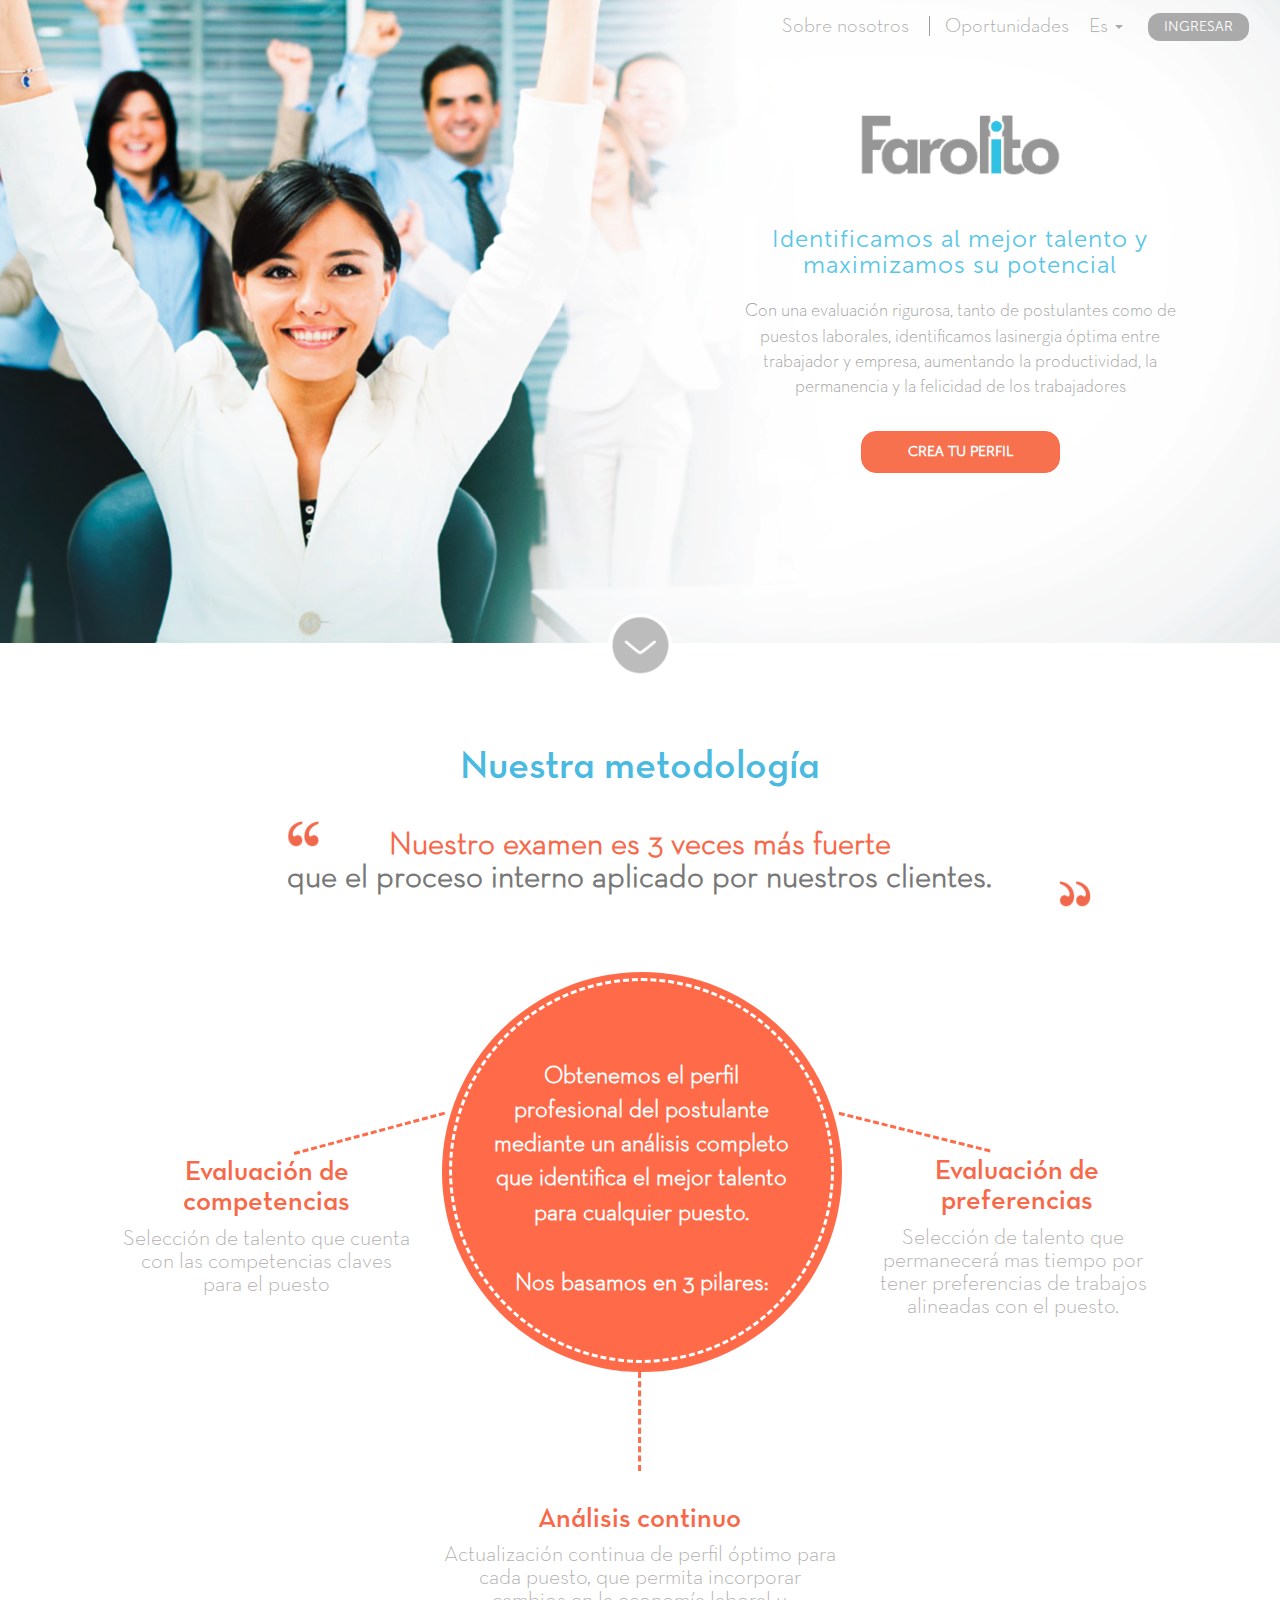
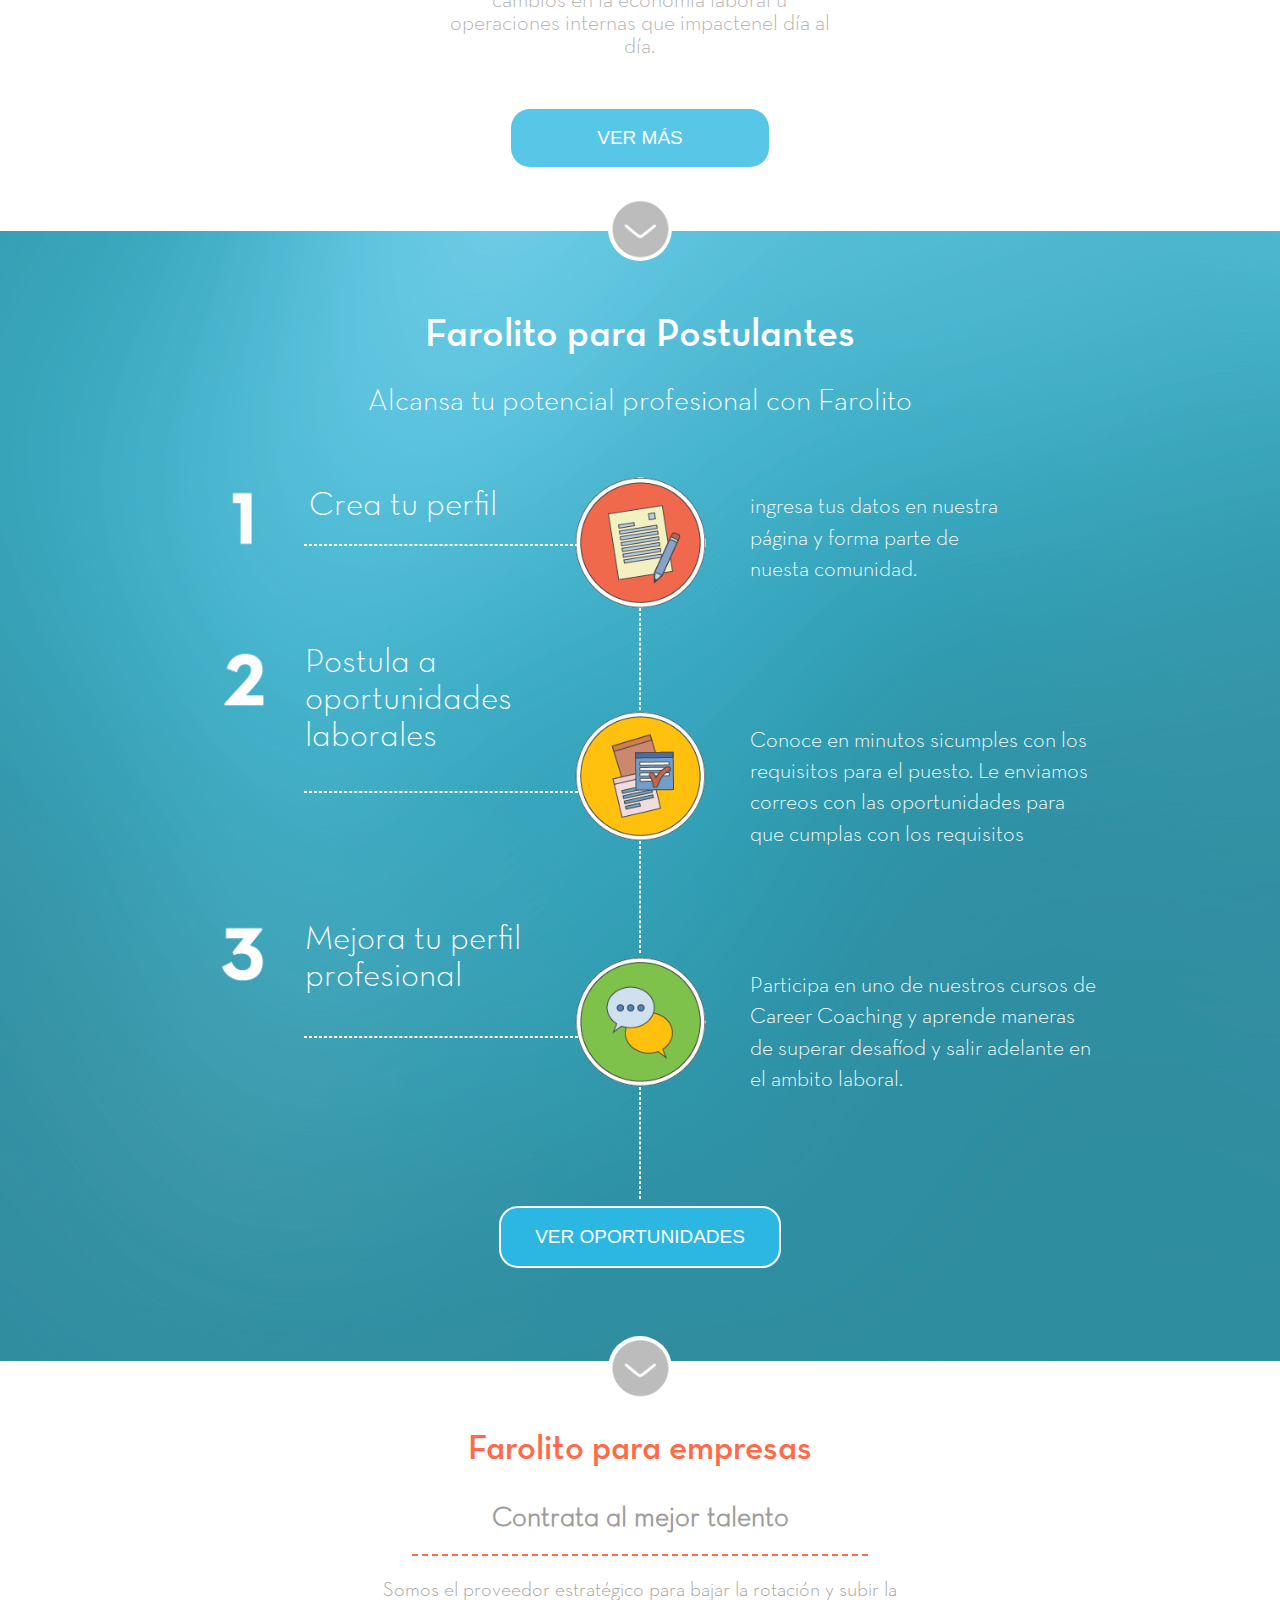
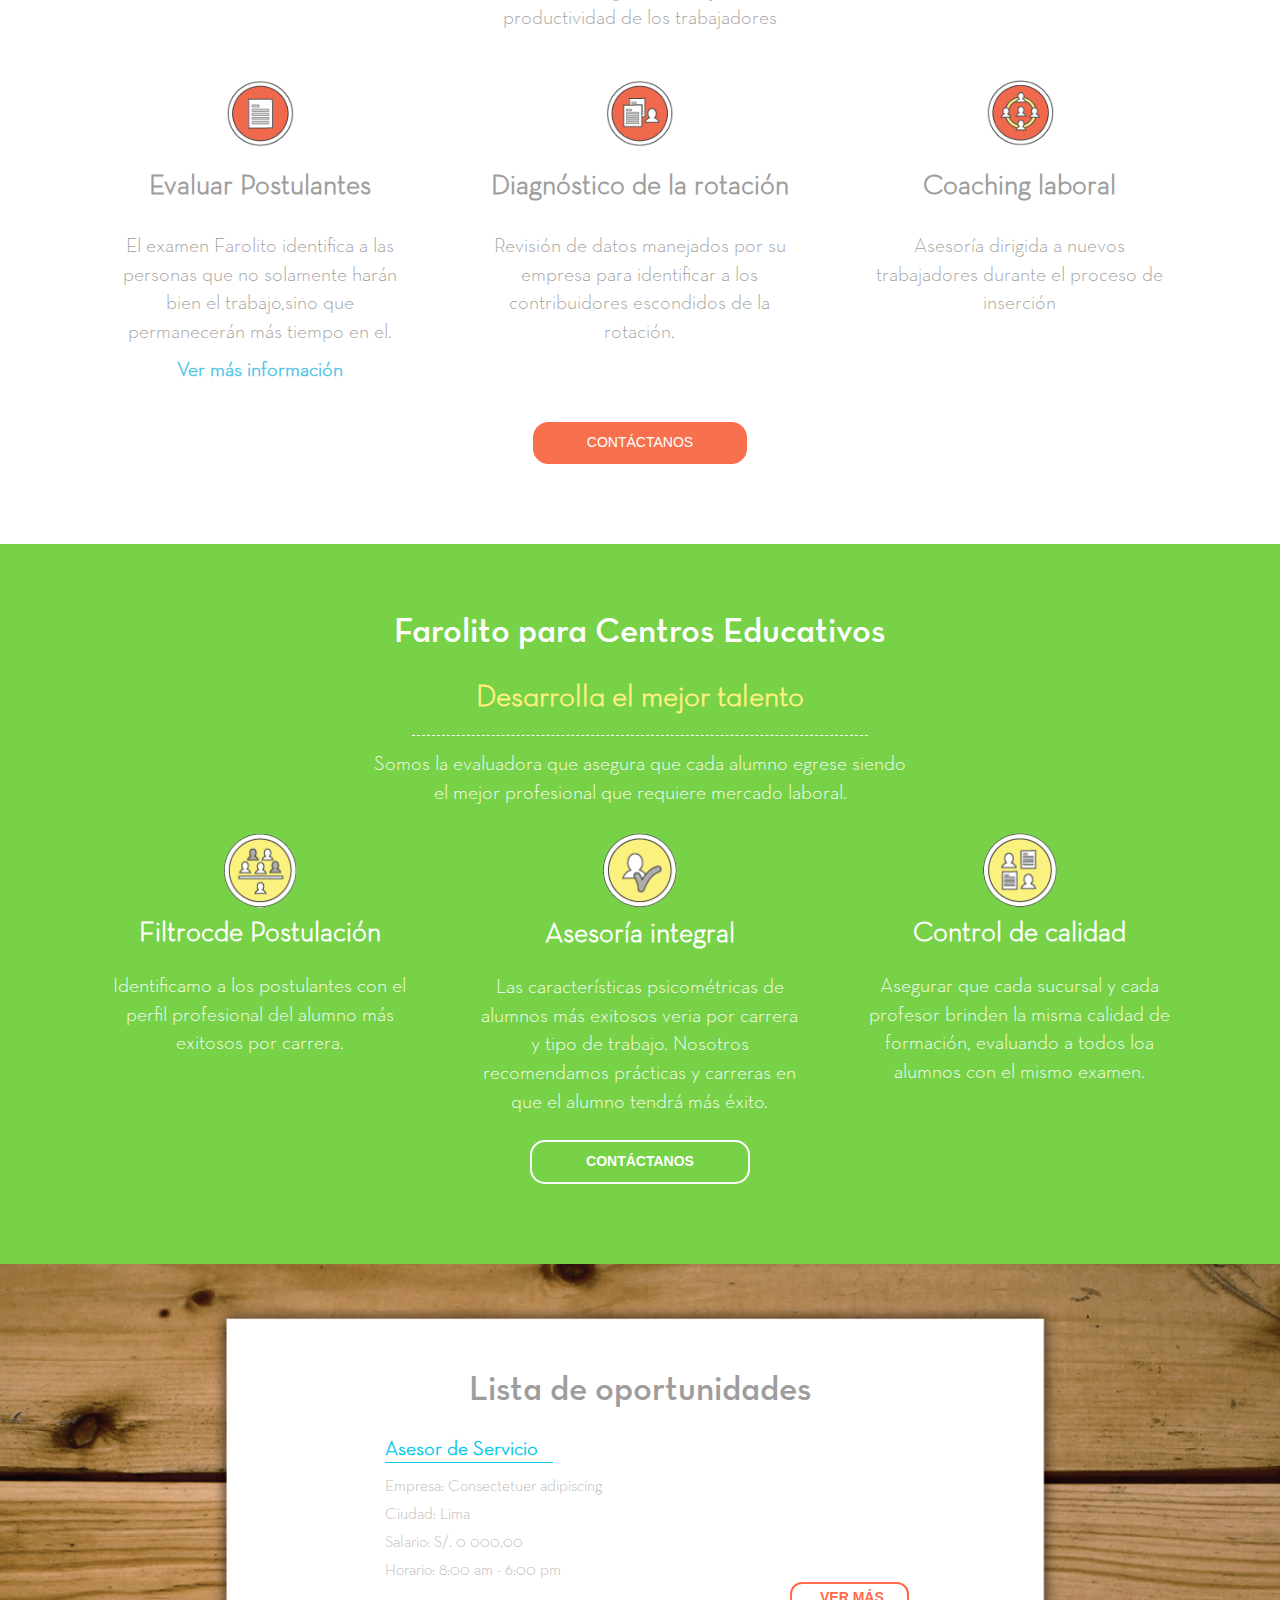
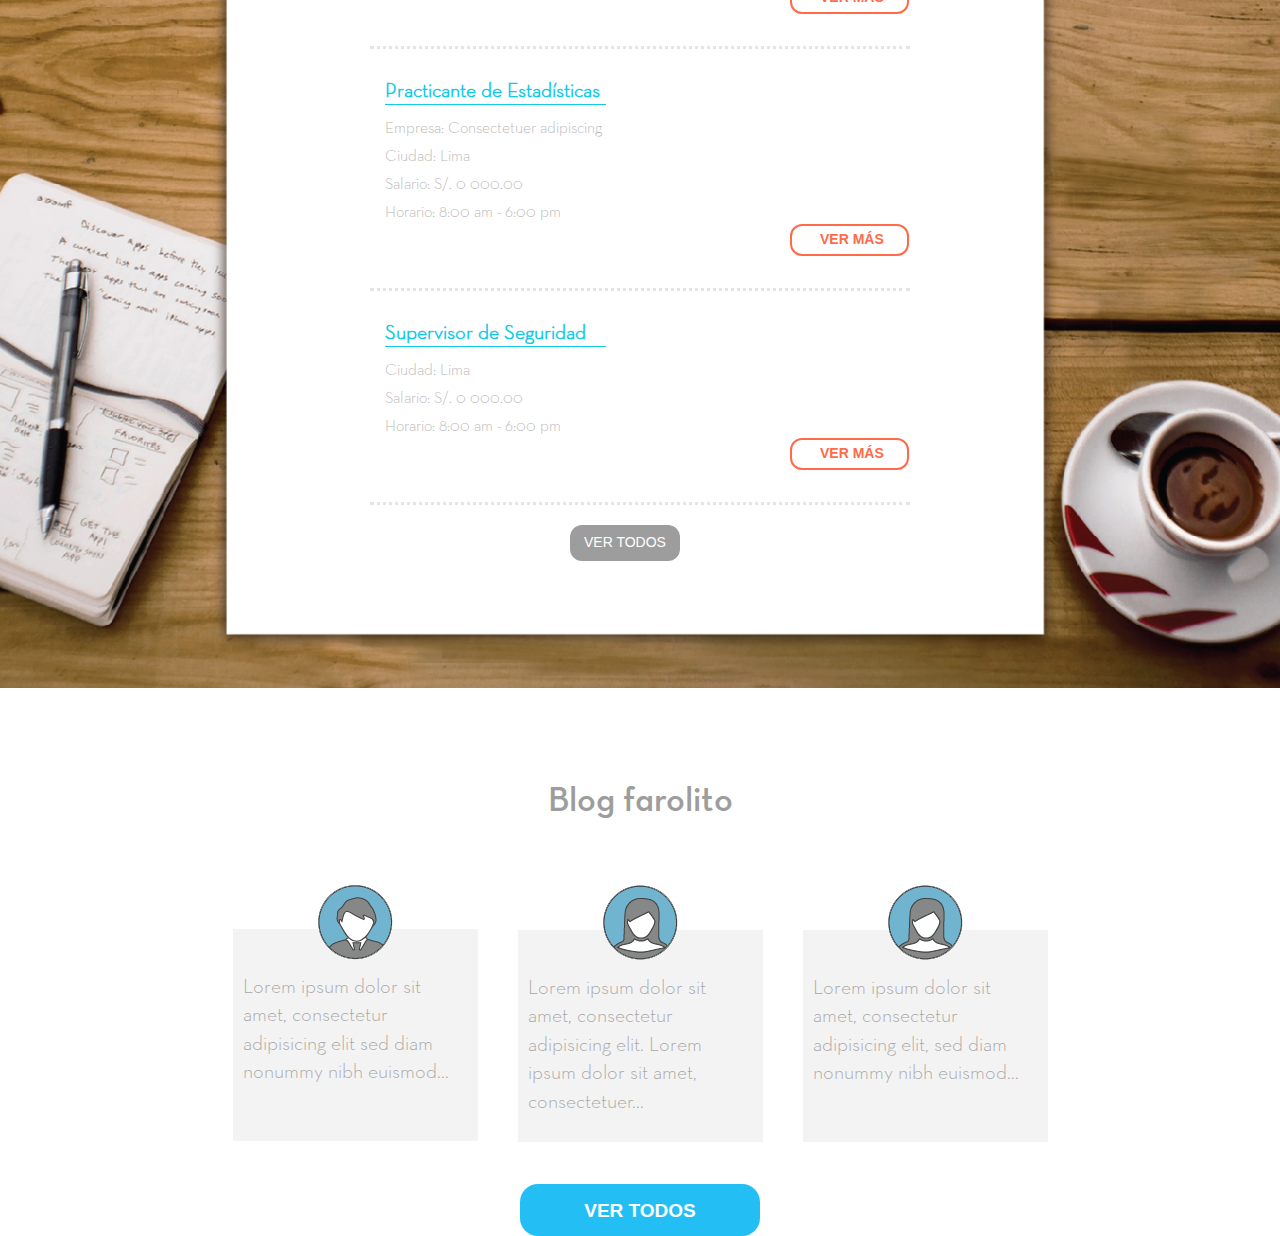
==== desktop/farolito/index.html @ a69ca38b "subiendo sección Blog" ====
<!DOCTYPE>
<html>
	<head>
		<title>Farolito</title>
		<meta charset="utf-8">
		<link href='http://fonts.googleapis.com/css?family=Lato' rel='stylesheet' type='text/css'>
		<meta name="viewport" content="width=device-width, initial-scale=1.0, user-scalable=no">
		<link rel="stylesheet" type="text/css" href="stylesheets/main.css">
	</head>
	<body>
	
		<div class="container-fluid">
			<div class="homepage">
				<nav class="navbar navbar-default nav-home">
			    <div class="navbar-header">
			      <button type="button" class="navbar-toggle collapsed" data-toggle="collapse" data-target="#bs-example-navbar-collapse-1">
			        <span class="sr-only">Toggle navigation</span>
			        <span class="icon-bar"></span>
			        <span class="icon-bar"></span>
			        <span class="icon-bar"></span>
			      </button>
			    </div>
			    <div class="collapse navbar-collapse nav-lista" id="bs-example-navbar-collapse-1">
			      <ul class="nav navbar-nav navbar-right">
			        <li><a href="#">Sobre nosotros</a></li>
			        <li class="link-oportunidad"><a href="#">Oportunidades</a></li>
			        <li class="dropdown">
			          <a href="#" class="dropdown-toggle btn-dropdown borde-idioma" data-toggle="dropdown" role="button" aria-expanded="false">Es <span class="caret"></span></a>
			          <ul class="dropdown-menu" role="menu">
			            <li><a href="#">Ingles</a></li>
			            <li class="divider"></li>
			            <li><a href="#">Frances</a></li>
			          </ul>
			        </li>
			      <form class="navbar-form navbar-left nav-home-boton" role="search">
			        <button type="submit" class=" btn-default boton-home">INGRESAR</button>
			      </form>
			      </ul>
			    </div>
				</nav>
				<div class="row">
					<div class="col-sm-6 mt-63"></div>
					<div class="col-md-6 col-sm-6 text-center text-principal">
						<div class="logo">
							<img src="iconos/iconos-20.png">
						</div>
						<div class="inicio-home">
							<div class="lema">
								<h1>Identificamos al mejor talento y maximizamos su potencial</h1>
							</div>
							<div class="descripcion">
								<p>Con una evaluación rigurosa, tanto de postulantes como de puestos laborales, identificamos lasinergia óptima entre trabajador y empresa, aumentando la productividad, la permanencia y la felicidad de los trabajadores</p>
							</div>
						</div>
							<img class="hidden-sm hidden-md hidden-lg"src="img/img-05.jpg">
				   	 	<a href=""class="boton-perfil">CREA TU PERFIL</a>
					</div>
				</div>
				<div class="arrow-homepage text-center hidden-xs">
					<a href="">
						<img src="iconos/iconos-15.png">
					</a>
				</div>	
			</div>
		<!-- termina HOME -->
		<!-- metodología -->
				<div class="metodologia text-center">
					<h2 class="subtitulos">Nuestra metodología</h2>
					
					<div class="row ">
						<div class="col-md-1 col-sm-1 hidden-xs comilla-izquierda">
							<img src="iconos/iconos-17.png">
						</div>	
						<div class="col-sm-10 metodo-intro">
							<p class="hidden-xs">Nuestro examen es 3 veces más fuerte </p>
							<h5 class="hidden-xs">que el proceso interno aplicado por nuestros clientes.</h5>
						</div>	
						<div class="col-sm-1 hidden-xs comilla-derecha">
							<img src="iconos/iconos-18.png">
						</div>
					</div>
					<div class="row pilares">
						<div class="col-md-1"></div>
						<div class="col-sm-3 pilar-1">
							<div class="line-izquierda hidden-xs"></div>
							<h3>Evaluación de competencias</h3>
							<span>Selección de talento que cuenta con las competencias claves para el puesto</span>
						</div>
						<div class="line-metodo hidden-sm hidden-md hidden-lg"></div>
						<div class="col-sm-4">
							<div class="circulo-externo hidden-xs">
								<div class="circulo-interno hidden-xs">
									<p>Obtenemos el perfil profesional del postulante mediante un análisis completo que identifica el mejor talento para cualquier puesto.</p>
									<div class="circulo-p">
										<p>Nos basamos en 3 pilares:</p>
									</div>
								</div>
							</div>
							<div class="line-pilar-vertical hidden-xs"></div>
							<div class="pilar-2">
								<h3>Análisis continuo</h3>
								<span>Actualización continua de perfil óptimo para cada puesto, que permita incorporar cambios en la economía laboral u operaciones internas que impactenel día al día.</span>
								<div class="boton-metodlogia hidden-xs">VER MÁS</div>
							
							</div>
						</div>
						<div class="line-metodo hidden-sm hidden-md hidden-lg"></div>
						<div class="col-sm-3 pilar-3">
							<div class="line-derecha hidden-xs"></div>
							<h3>Evaluación de preferencias</h3>
							<span>Selección de talento que permanecerá mas tiempo por tener preferencias de trabajos alineadas con el puesto.<span>
						</div>
					</div>
				<div class="arrow-homepage-metodolo text-center hidden-xs">
					<a href="">
						<img src="iconos/iconos-15.png">
					</a>
				</div>
				</div>
				<!-- termino de Metodología -->

				<!-- farolito para Postulantes -->
			<div class="farolito-postulantes text-center">
				<div class="container">
						<h2>Farolito para Postulantes</h2>
						<p>Alcansa tu potencial profesional con Farolito</p>
						<div class="row postulante-perfil">
							<div class="col-sm-2 number-one-postulantes">
								<img src="iconos/numeros-39.png">
							</div>
							<div class="col-sm-3 perfil-postulante">
								<h4>Crea tu perfil</h4>
								<!-- <div class="line-postulante-horizontal"></div> -->
							</div>
							<div class="col-sm-2 img-postulantes">
								<img src="iconos/iconos-09-1.png">
								<div class="line-postulante-vertical hidden-xs"></div>
							</div>
								<div class="line-postulante-horizontal-1 hidden-xs"></div>
							<div class="col-sm-3 text-left">
								<span>ingresa tus datos en nuestra página y forma parte de nuesta comunidad.</span>
							</div>
						</div>
						<div class="row oportunidad-perfil">
							<div class="col-sm-2 number-two-postulantes">
								<img src="iconos/numeros-37.png">
							</div>
							<div class="col-sm-3 oportunidad-postulante-2 text-left">
								<h4>Postula a oportunidades laborales</h4>
								<!-- <div class="line-postulante-horizontal"></div> -->
							</div>
							<div class="col-sm-2 img-postulantes">
								<img src="iconos/iconos-10-.png">
								<div class="line-postulante-vertical hidden-xs"></div>
							</div>
								<div class="line-postulante-horizontal hidden-xs"></div>
							<div class="col-sm-4 text-left">
								<span>Conoce en minutos sicumples con los requisitos para el puesto. Le enviamos correos con las  oportunidades para que cumplas con los requisitos </span>
							</div>
						</div>
						<div class="row perfil-profesional">
							<div class="col-sm-2 number-tree-postulantes">
								<img src="iconos/numeros-38.png">
							</div>
							<div class="col-sm-3 oportunidad-postulante-3 text-left">
								<h4>Mejora tu perfil profesional</h4>
								<!-- <div class="line-postulante-horizontal"></div> -->
							</div>
							<div class="col-sm-2 img-postulantes">
								<img src="iconos/iconos-11-1.png">
								<div class="line-postulante-vertical hidden-xs"></div>
							</div>
								<div class="line-postulante-horizontal hidden-xs"></div>
							<div class="col-sm-4 text-left">
								<span>Participa en uno de nuestros cursos de Career Coaching y aprende maneras de superar desafíod y salir adelante en el ambito laboral.</span>
							</div>
						</div>
				</div>
					<div class="boton-naranja hidden-xs">VER OPORTUNIDADES</div>
					<div class="arrow-homepage-postulantes text-center hidden-xs">
						<a href="">
							<img src="iconos/iconos-15.png">
						</a>
					</div>
			</div>	
		
		<!-- comienza farolito para empresas-->
		<div class="container farolito-empresas  text-center">
			<h2>Farolito para empresas</h2>
			<h4>Contrata al mejor talento</h4>
			<div class="line4"></div>
			<div class="row p-empresas">
				<div class="col-sm-3"></div>
				<div class="col-sm-6">
					<p class="hidden-xs">Somos el proveedor estratégico para bajar la rotación y subir la productividad de los trabajadores</p>
				</div>
			</div>
			<div class="row empresas">
				<div class="col-sm-4 fa-empresas">
					<img src="iconos/iconos-03.png">
					<h5>Evaluar Postulantes</h5>
					<p>El examen Farolito identifica a las personas que no solamente harán bien el trabajo,sino que permanecerán más tiempo en el.</p>
					<span>Ver más información</span>
				</div>
				<div class="col-sm-4 fa-empresas">
					<img src="iconos/iconos-04.png">
					<h5>Diagnóstico de la rotación</h5>
					<p>Revisión de datos manejados por su empresa para identificar a los contribuidores escondidos de la rotación.</p>
				</div>
				<div class="col-sm-4 fa-empresas">
					<img src="iconos/iconos-05.png">
					<h5>Coaching laboral</h5>
					<p>Asesoría dirigida a nuevos trabajadores durante el proceso de inserción</p>
				</div>
			</div>
			<a href=""class="btn3">CONTÁCTANOS</a>
		</div>
		<!-- termino de farolito para empresas -->
		<!-- comienza farolito para centros educativos -->
		<div class="farolito-educativas">
		<div class="container text-center">
			<h2>Farolito para Centros Educativos</h2>
			<h4>Desarrolla el mejor talento</h4>
			<div class="line4"></div>
			<div class="row p-educativas">
				<div class="col-sm-3"></div>
				<div class="col-sm-6 hidden-xs">
					<p>Somos la evaluadora que asegura que cada alumno egrese siendo el mejor profesional que requiere mercado laboral.</p>
				</div>
			</div>
			<div class="row educativas">
				<div class="col-sm-4 fa-educativas">
					<img src="iconos/iconos-06-1.png">
					<h5>Filtrocde Postulación</h5>
					<p>Identificamo a los postulantes con el perfil profesional del alumno más exitosos por carrera.</p>
					
				</div>
				<div class="col-sm-4 fa-educativas">
					<img src="iconos/iconos-07-1.png">
					<h5>Asesoría integral</h5>
					<p>Las características psicométricas de alumnos más exitosos veria por carrera y tipo de trabajo. Nosotros recomendamos prácticas y carreras en que el alumno tendrá más éxito.</p>
				</div>
				<div class="col-sm-4 fa-educativas">
					<img src="iconos/iconos-08-1.png">
					<h5>Control de calidad</h5>
					<p>Asegurar que cada sucursal y cada profesor brinden la misma calidad de formación, evaluando a todos loa alumnos con el mismo examen.</p>
				</div>
			</div>
			<a href=""class="btn4">CONTÁCTANOS</a>
		</div>
		</div>
		<!-- termino farolito para centros educativos -->
			<!-- comienza lista de oportunidades -->
		<div class="back-img hidden-xs">
			<div class="container">
					<div class="row">
						<div class="col-md-3"></div>
						<div class="col-md-6">
							<div class="subtitulo-oportunidades">
							<h2>Lista de oportunidades</h2>
								<div class="row">
									<div class="col-md-6 lista-oportunidades">
										<h5>Asesor de Servicio</h5>
										<ul>
											<li>Empresa: Consectetuer adipiscing</li>
											<li>Ciudad: Lima</li>
											<li>Salario: S/. 0 000.00</li>
											<li>Horario: 8:00 am - 6:00 pm</li>
										</ul>
									</div>
								</div>
								<div class="row">
									<div class="col-md-6"></div>
									 <div class="col-md-6 btn-ver-mas">
											<div class="btn">VER MÁS</div>
									 </div>
								</div>
								<div class="line-separator"></div>
								<div class="row">
									<div class="col-md-6 lista-oportunidades-2">
										<h5 class="line-oportunidad">Practicante de Estadísticas</h5>
										<ul>
											<li>Empresa: Consectetuer adipiscing</li>
											<li>Ciudad: Lima</li>
											<li>Salario: S/. 0 000.00</li>
											<li>Horario: 8:00 am - 6:00 pm</li>
										</ul>
									</div>
								</div>
								<div class="row">
									<div class="col-md-6"></div>
									<div class="col-md-6 btn-ver-mas">
										<div class="btn">VER MÁS</div>
									</div>
								</div>
								<div class="line-separator"></div>
								<div class="row">
									<div class="col-md-6 lista-oportunidades-2">
										<h5>Supervisor de Seguridad</h5>
										<ul>
											<li>Ciudad: Lima</li>
											<li>Salario: S/. 0 000.00</li>
											<li>Horario: 8:00 am - 6:00 pm</li>
										</ul>
									</div>
								</div>
								<div class="row">
									<div class="col-md-6"></div>
									<div class="col-md-6 btn-ver-mas">
										<div class="btn">VER MÁS</div>
									</div>
								</div>
								<div class="line-separator"></div>
							</div>
							<div class="boton-ver-todos">
								<a href=""class="btn">VER TODOS</a>
							</div>
						</div>
						</div>
				</div>
					</div>
		<!-- termina lista de oportunidades -->
		<!-- comienzo del block -->
				<div class="container">
					<div class="blog">
						<h2>Blog farolito</h2>
							<div class="row">
								<div class="col-md-1-5"></div>
								<div class="col-md-3 blog-comentario">
									<div class="blog-img text-center">
									<img src="iconos/iconos-22-1.png">
								</div>
									<div class="comentario">
										<p>Lorem ipsum dolor sit amet, consectetur adipisicing elit sed diam nonummy nibh euismod...</p>
									</div>
								</div>
									<div class="col-md-3 blog-comentario">
									<div class="blog-img text-center">
									<img src="iconos/iconos-23-1.png">
								</div>
									<div class="comentario-2">
										<p>Lorem ipsum dolor sit amet, consectetur adipisicing elit. Lorem ipsum dolor sit amet, consectetuer...</p>
									</div>
								</div>
									<div class="col-md-3 blog-comentario">
									<div class="blog-img text-center">
									<img src="iconos/iconos-23-1.png">
								</div>
									<div class="comentario">
										<p>Lorem ipsum dolor sit amet, consectetur adipisicing elit, sed diam nonummy nibh euismod...</p>
									</div>
								</div>
							</div>
							
					<div class="boton-ver-todos2 text-center">
						<a href=""class="btn">VER TODOS</a>
					</div>
					</div>
				</div>

			</div>
				


	</div>

		<script src="https://ajax.googleapis.com/ajax/libs/jquery/1.11.2/jquery.min.js"></script>
		<!-- Javascripts de Bootstrap -->
		<script src="javascripts/b3/dropdown.js"></script>
		<script src="javascripts/b3/collapse.js"></script>
		<script src="javascripts/bootstrap/js/bootstrap.min.js"></script>
		<script src="javascripts/b3/transition.js"></script>
	</body>	
</html>
---- desktop/farolito/stylesheets/main.css ----
@charset "UTF-8";
/*========================================
=            Bootstrap                   =
========================================*/
/*========================================
=          Twitter Bootstrap 3.2      =
========================================*/
/*! normalize.css v3.0.2 | MIT License | git.io/normalize */
html {
  font-family: sans-serif;
  -ms-text-size-adjust: 100%;
  -webkit-text-size-adjust: 100%; }

body {
  margin: 0; }

article,
aside,
details,
figcaption,
figure,
footer,
header,
hgroup,
main,
menu,
nav,
section,
summary {
  display: block; }

audio,
canvas,
progress,
video {
  display: inline-block;
  vertical-align: baseline; }

audio:not([controls]) {
  display: none;
  height: 0; }

[hidden],
template {
  display: none; }

a {
  background-color: transparent; }

a:active,
a:hover {
  outline: 0; }

abbr[title] {
  border-bottom: 1px dotted; }

b,
strong {
  font-weight: bold; }

dfn {
  font-style: italic; }

h1 {
  font-size: 2em;
  margin: 0.67em 0; }

mark {
  background: #ff0;
  color: #000; }

small {
  font-size: 80%; }

sub,
sup {
  font-size: 75%;
  line-height: 0;
  position: relative;
  vertical-align: baseline; }

sup {
  top: -0.5em; }

sub {
  bottom: -0.25em; }

img {
  border: 0; }

svg:not(:root) {
  overflow: hidden; }

figure {
  margin: 1em 40px; }

hr {
  -moz-box-sizing: content-box;
  box-sizing: content-box;
  height: 0; }

pre {
  overflow: auto; }

code,
kbd,
pre,
samp {
  font-family: monospace, monospace;
  font-size: 1em; }

button,
input,
optgroup,
select,
textarea {
  color: inherit;
  font: inherit;
  margin: 0; }

button {
  overflow: visible; }

button,
select {
  text-transform: none; }

button,
html input[type="button"],
input[type="reset"],
input[type="submit"] {
  -webkit-appearance: button;
  cursor: pointer; }

button[disabled],
html input[disabled] {
  cursor: default; }

button::-moz-focus-inner,
input::-moz-focus-inner {
  border: 0;
  padding: 0; }

input {
  line-height: normal; }

input[type="checkbox"],
input[type="radio"] {
  box-sizing: border-box;
  padding: 0; }

input[type="number"]::-webkit-inner-spin-button,
input[type="number"]::-webkit-outer-spin-button {
  height: auto; }

input[type="search"] {
  -webkit-appearance: textfield;
  -moz-box-sizing: content-box;
  -webkit-box-sizing: content-box;
  box-sizing: content-box; }

input[type="search"]::-webkit-search-cancel-button,
input[type="search"]::-webkit-search-decoration {
  -webkit-appearance: none; }

fieldset {
  border: 1px solid #c0c0c0;
  margin: 0 2px;
  padding: 0.35em 0.625em 0.75em; }

legend {
  border: 0;
  padding: 0; }

textarea {
  overflow: auto; }

optgroup {
  font-weight: bold; }

table {
  border-collapse: collapse;
  border-spacing: 0; }

td,
th {
  padding: 0; }

* {
  -webkit-box-sizing: border-box;
  -moz-box-sizing: border-box;
  box-sizing: border-box; }

*:before,
*:after {
  -webkit-box-sizing: border-box;
  -moz-box-sizing: border-box;
  box-sizing: border-box; }

html {
  font-size: 10px;
  -webkit-tap-highlight-color: transparent; }

body {
  font-family: "Helvetica Neue", Helvetica, Arial, sans-serif;
  font-size: 14px;
  line-height: 1.42857;
  color: #333333;
  background-color: #fff; }

input,
button,
select,
textarea {
  font-family: inherit;
  font-size: inherit;
  line-height: inherit; }

a {
  color: #337ab7;
  text-decoration: none; }
  a:hover, a:focus {
    color: #23527c;
    text-decoration: underline; }
  a:focus {
    outline: thin dotted;
    outline: 5px auto -webkit-focus-ring-color;
    outline-offset: -2px; }

figure {
  margin: 0; }

img {
  vertical-align: middle; }

.img-responsive {
  display: block;
  max-width: 100%;
  height: auto; }

.img-rounded {
  border-radius: 6px; }

.img-thumbnail {
  padding: 4px;
  line-height: 1.42857;
  background-color: #fff;
  border: 1px solid #ddd;
  border-radius: 4px;
  -webkit-transition: all 0.2s ease-in-out;
  -o-transition: all 0.2s ease-in-out;
  transition: all 0.2s ease-in-out;
  display: inline-block;
  max-width: 100%;
  height: auto; }

.img-circle {
  border-radius: 50%; }

hr {
  margin-top: 20px;
  margin-bottom: 20px;
  border: 0;
  border-top: 1px solid #eeeeee; }

.sr-only {
  position: absolute;
  width: 1px;
  height: 1px;
  margin: -1px;
  padding: 0;
  overflow: hidden;
  clip: rect(0, 0, 0, 0);
  border: 0; }

.sr-only-focusable:active, .sr-only-focusable:focus {
  position: static;
  width: auto;
  height: auto;
  margin: 0;
  overflow: visible;
  clip: auto; }

[role="button"] {
  cursor: pointer; }

/*! Source: https://github.com/h5bp/html5-boilerplate/blob/master/src/css/main.css */
@media print {
  *,
  *:before,
  *:after {
    background: transparent !important;
    color: #000 !important;
    box-shadow: none !important;
    text-shadow: none !important; }

  a,
  a:visited {
    text-decoration: underline; }

  a[href]:after {
    content: " (" attr(href) ")"; }

  abbr[title]:after {
    content: " (" attr(title) ")"; }

  a[href^="#"]:after,
  a[href^="javascript:"]:after {
    content: ""; }

  pre,
  blockquote {
    border: 1px solid #999;
    page-break-inside: avoid; }

  thead {
    display: table-header-group; }

  tr,
  img {
    page-break-inside: avoid; }

  img {
    max-width: 100% !important; }

  p,
  h2,
  h3 {
    orphans: 3;
    widows: 3; }

  h2,
  h3 {
    page-break-after: avoid; }

  select {
    background: #fff !important; }

  .navbar {
    display: none; }

  .btn > .caret,
  .dropup > .btn > .caret {
    border-top-color: #000 !important; }

  .label {
    border: 1px solid #000; }

  .table {
    border-collapse: collapse !important; }
    .table td,
    .table th {
      background-color: #fff !important; }

  .table-bordered th,
  .table-bordered td {
    border: 1px solid #ddd !important; } }
h1, h2, h3, h4, h5, h6,
.h1, .h2, .h3, .h4, .h5, .h6 {
  font-family: inherit;
  font-weight: 500;
  line-height: 1.1;
  color: inherit; }
  h1 small,
  h1 .small, h2 small,
  h2 .small, h3 small,
  h3 .small, h4 small,
  h4 .small, h5 small,
  h5 .small, h6 small,
  h6 .small,
  .h1 small,
  .h1 .small, .h2 small,
  .h2 .small, .h3 small,
  .h3 .small, .h4 small,
  .h4 .small, .h5 small,
  .h5 .small, .h6 small,
  .h6 .small {
    font-weight: normal;
    line-height: 1;
    color: #777777; }

h1, .h1,
h2, .h2,
h3, .h3 {
  margin-top: 20px;
  margin-bottom: 10px; }
  h1 small,
  h1 .small, .h1 small,
  .h1 .small,
  h2 small,
  h2 .small, .h2 small,
  .h2 .small,
  h3 small,
  h3 .small, .h3 small,
  .h3 .small {
    font-size: 65%; }

h4, .h4,
h5, .h5,
h6, .h6 {
  margin-top: 10px;
  margin-bottom: 10px; }
  h4 small,
  h4 .small, .h4 small,
  .h4 .small,
  h5 small,
  h5 .small, .h5 small,
  .h5 .small,
  h6 small,
  h6 .small, .h6 small,
  .h6 .small {
    font-size: 75%; }

h1, .h1 {
  font-size: 36px; }

h2, .h2 {
  font-size: 30px; }

h3, .h3 {
  font-size: 24px; }

h4, .h4 {
  font-size: 18px; }

h5, .h5 {
  font-size: 14px; }

h6, .h6 {
  font-size: 12px; }

p {
  margin: 0 0 10px; }

.lead {
  margin-bottom: 20px;
  font-size: 16px;
  font-weight: 300;
  line-height: 1.4; }
  @media (min-width: 768px) {
    .lead {
      font-size: 21px; } }

small,
.small {
  font-size: 85%; }

mark,
.mark {
  background-color: #fcf8e3;
  padding: .2em; }

.text-left {
  text-align: left; }

.text-right {
  text-align: right; }

.text-center {
  text-align: center; }

.text-justify {
  text-align: justify; }

.text-nowrap {
  white-space: nowrap; }

.text-lowercase {
  text-transform: lowercase; }

.text-uppercase, .initialism {
  text-transform: uppercase; }

.text-capitalize {
  text-transform: capitalize; }

.text-muted {
  color: #777777; }

.text-primary {
  color: #337ab7; }

a.text-primary:hover {
  color: #286090; }

.text-success {
  color: #3c763d; }

a.text-success:hover {
  color: #2b542c; }

.text-info {
  color: #31708f; }

a.text-info:hover {
  color: #245269; }

.text-warning {
  color: #8a6d3b; }

a.text-warning:hover {
  color: #66512c; }

.text-danger {
  color: #a94442; }

a.text-danger:hover {
  color: #843534; }

.bg-primary {
  color: #fff; }

.bg-primary {
  background-color: #337ab7; }

a.bg-primary:hover {
  background-color: #286090; }

.bg-success {
  background-color: #dff0d8; }

a.bg-success:hover {
  background-color: #c1e2b3; }

.bg-info {
  background-color: #d9edf7; }

a.bg-info:hover {
  background-color: #afd9ee; }

.bg-warning {
  background-color: #fcf8e3; }

a.bg-warning:hover {
  background-color: #f7ecb5; }

.bg-danger {
  background-color: #f2dede; }

a.bg-danger:hover {
  background-color: #e4b9b9; }

.page-header {
  padding-bottom: 9px;
  margin: 40px 0 20px;
  border-bottom: 1px solid #eeeeee; }

ul,
ol {
  margin-top: 0;
  margin-bottom: 10px; }
  ul ul,
  ul ol,
  ol ul,
  ol ol {
    margin-bottom: 0; }

.list-unstyled {
  padding-left: 0;
  list-style: none; }

.list-inline {
  padding-left: 0;
  list-style: none;
  margin-left: -5px; }
  .list-inline > li {
    display: inline-block;
    padding-left: 5px;
    padding-right: 5px; }

dl {
  margin-top: 0;
  margin-bottom: 20px; }

dt,
dd {
  line-height: 1.42857; }

dt {
  font-weight: bold; }

dd {
  margin-left: 0; }

.dl-horizontal dd:before, .dl-horizontal dd:after {
  content: " ";
  display: table; }
.dl-horizontal dd:after {
  clear: both; }
@media (min-width: 768px) {
  .dl-horizontal dt {
    float: left;
    width: 160px;
    clear: left;
    text-align: right;
    overflow: hidden;
    text-overflow: ellipsis;
    white-space: nowrap; }
  .dl-horizontal dd {
    margin-left: 180px; } }

abbr[title],
abbr[data-original-title] {
  cursor: help;
  border-bottom: 1px dotted #777777; }

.initialism {
  font-size: 90%; }

blockquote {
  padding: 10px 20px;
  margin: 0 0 20px;
  font-size: 17.5px;
  border-left: 5px solid #eeeeee; }
  blockquote p:last-child,
  blockquote ul:last-child,
  blockquote ol:last-child {
    margin-bottom: 0; }
  blockquote footer,
  blockquote small,
  blockquote .small {
    display: block;
    font-size: 80%;
    line-height: 1.42857;
    color: #777777; }
    blockquote footer:before,
    blockquote small:before,
    blockquote .small:before {
      content: '\2014 \00A0'; }

.blockquote-reverse,
blockquote.pull-right {
  padding-right: 15px;
  padding-left: 0;
  border-right: 5px solid #eeeeee;
  border-left: 0;
  text-align: right; }
  .blockquote-reverse footer:before,
  .blockquote-reverse small:before,
  .blockquote-reverse .small:before,
  blockquote.pull-right footer:before,
  blockquote.pull-right small:before,
  blockquote.pull-right .small:before {
    content: ''; }
  .blockquote-reverse footer:after,
  .blockquote-reverse small:after,
  .blockquote-reverse .small:after,
  blockquote.pull-right footer:after,
  blockquote.pull-right small:after,
  blockquote.pull-right .small:after {
    content: '\00A0 \2014'; }

address {
  margin-bottom: 20px;
  font-style: normal;
  line-height: 1.42857; }

code,
kbd,
pre,
samp {
  font-family: Menlo, Monaco, Consolas, "Courier New", monospace; }

code {
  padding: 2px 4px;
  font-size: 90%;
  color: #c7254e;
  background-color: #f9f2f4;
  border-radius: 4px; }

kbd {
  padding: 2px 4px;
  font-size: 90%;
  color: #fff;
  background-color: #333;
  border-radius: 3px;
  box-shadow: inset 0 -1px 0 rgba(0, 0, 0, 0.25); }
  kbd kbd {
    padding: 0;
    font-size: 100%;
    font-weight: bold;
    box-shadow: none; }

pre {
  display: block;
  padding: 9.5px;
  margin: 0 0 10px;
  font-size: 13px;
  line-height: 1.42857;
  word-break: break-all;
  word-wrap: break-word;
  color: #333333;
  background-color: #f5f5f5;
  border: 1px solid #ccc;
  border-radius: 4px; }
  pre code {
    padding: 0;
    font-size: inherit;
    color: inherit;
    white-space: pre-wrap;
    background-color: transparent;
    border-radius: 0; }

.pre-scrollable {
  max-height: 340px;
  overflow-y: scroll; }

.container {
  margin-right: auto;
  margin-left: auto;
  padding-left: 15px;
  padding-right: 15px; }
  .container:before, .container:after {
    content: " ";
    display: table; }
  .container:after {
    clear: both; }
  @media (min-width: 768px) {
    .container {
      width: 750px; } }
  @media (min-width: 992px) {
    .container {
      width: 970px; } }
  @media (min-width: 1200px) {
    .container {
      width: 1170px; } }

.container-fluid {
  margin-right: auto;
  margin-left: auto;
  padding-left: 15px;
  padding-right: 15px; }
  .container-fluid:before, .container-fluid:after {
    content: " ";
    display: table; }
  .container-fluid:after {
    clear: both; }

.row {
  margin-left: -15px;
  margin-right: -15px; }
  .row:before, .row:after {
    content: " ";
    display: table; }
  .row:after {
    clear: both; }

.col-xs-1, .col-sm-1, .col-md-1, .col-lg-1, .col-xs-2, .col-sm-2, .col-md-2, .col-lg-2, .col-xs-3, .col-sm-3, .col-md-3, .col-lg-3, .col-xs-4, .col-sm-4, .col-md-4, .col-lg-4, .col-xs-5, .col-sm-5, .col-md-5, .col-lg-5, .col-xs-6, .col-sm-6, .col-md-6, .col-lg-6, .col-xs-7, .col-sm-7, .col-md-7, .col-lg-7, .col-xs-8, .col-sm-8, .col-md-8, .col-lg-8, .col-xs-9, .col-sm-9, .col-md-9, .col-lg-9, .col-xs-10, .col-sm-10, .col-md-10, .col-lg-10, .col-xs-11, .col-sm-11, .col-md-11, .col-lg-11, .col-xs-12, .col-sm-12, .col-md-12, .col-lg-12 {
  position: relative;
  min-height: 1px;
  padding-left: 15px;
  padding-right: 15px; }

.col-xs-1, .col-xs-2, .col-xs-3, .col-xs-4, .col-xs-5, .col-xs-6, .col-xs-7, .col-xs-8, .col-xs-9, .col-xs-10, .col-xs-11, .col-xs-12 {
  float: left; }

.col-xs-1 {
  width: 8.33333%; }

.col-xs-2 {
  width: 16.66667%; }

.col-xs-3 {
  width: 25%; }

.col-xs-4 {
  width: 33.33333%; }

.col-xs-5 {
  width: 41.66667%; }

.col-xs-6 {
  width: 50%; }

.col-xs-7 {
  width: 58.33333%; }

.col-xs-8 {
  width: 66.66667%; }

.col-xs-9 {
  width: 75%; }

.col-xs-10 {
  width: 83.33333%; }

.col-xs-11 {
  width: 91.66667%; }

.col-xs-12 {
  width: 100%; }

.col-xs-pull-0 {
  right: auto; }

.col-xs-pull-1 {
  right: 8.33333%; }

.col-xs-pull-2 {
  right: 16.66667%; }

.col-xs-pull-3 {
  right: 25%; }

.col-xs-pull-4 {
  right: 33.33333%; }

.col-xs-pull-5 {
  right: 41.66667%; }

.col-xs-pull-6 {
  right: 50%; }

.col-xs-pull-7 {
  right: 58.33333%; }

.col-xs-pull-8 {
  right: 66.66667%; }

.col-xs-pull-9 {
  right: 75%; }

.col-xs-pull-10 {
  right: 83.33333%; }

.col-xs-pull-11 {
  right: 91.66667%; }

.col-xs-pull-12 {
  right: 100%; }

.col-xs-push-0 {
  left: auto; }

.col-xs-push-1 {
  left: 8.33333%; }

.col-xs-push-2 {
  left: 16.66667%; }

.col-xs-push-3 {
  left: 25%; }

.col-xs-push-4 {
  left: 33.33333%; }

.col-xs-push-5 {
  left: 41.66667%; }

.col-xs-push-6 {
  left: 50%; }

.col-xs-push-7 {
  left: 58.33333%; }

.col-xs-push-8 {
  left: 66.66667%; }

.col-xs-push-9 {
  left: 75%; }

.col-xs-push-10 {
  left: 83.33333%; }

.col-xs-push-11 {
  left: 91.66667%; }

.col-xs-push-12 {
  left: 100%; }

.col-xs-offset-0 {
  margin-left: 0%; }

.col-xs-offset-1 {
  margin-left: 8.33333%; }

.col-xs-offset-2 {
  margin-left: 16.66667%; }

.col-xs-offset-3 {
  margin-left: 25%; }

.col-xs-offset-4 {
  margin-left: 33.33333%; }

.col-xs-offset-5 {
  margin-left: 41.66667%; }

.col-xs-offset-6 {
  margin-left: 50%; }

.col-xs-offset-7 {
  margin-left: 58.33333%; }

.col-xs-offset-8 {
  margin-left: 66.66667%; }

.col-xs-offset-9 {
  margin-left: 75%; }

.col-xs-offset-10 {
  margin-left: 83.33333%; }

.col-xs-offset-11 {
  margin-left: 91.66667%; }

.col-xs-offset-12 {
  margin-left: 100%; }

@media (min-width: 768px) {
  .col-sm-1, .col-sm-2, .col-sm-3, .col-sm-4, .col-sm-5, .col-sm-6, .col-sm-7, .col-sm-8, .col-sm-9, .col-sm-10, .col-sm-11, .col-sm-12 {
    float: left; }

  .col-sm-1 {
    width: 8.33333%; }

  .col-sm-2 {
    width: 16.66667%; }

  .col-sm-3 {
    width: 25%; }

  .col-sm-4 {
    width: 33.33333%; }

  .col-sm-5 {
    width: 41.66667%; }

  .col-sm-6 {
    width: 50%; }

  .col-sm-7 {
    width: 58.33333%; }

  .col-sm-8 {
    width: 66.66667%; }

  .col-sm-9 {
    width: 75%; }

  .col-sm-10 {
    width: 83.33333%; }

  .col-sm-11 {
    width: 91.66667%; }

  .col-sm-12 {
    width: 100%; }

  .col-sm-pull-0 {
    right: auto; }

  .col-sm-pull-1 {
    right: 8.33333%; }

  .col-sm-pull-2 {
    right: 16.66667%; }

  .col-sm-pull-3 {
    right: 25%; }

  .col-sm-pull-4 {
    right: 33.33333%; }

  .col-sm-pull-5 {
    right: 41.66667%; }

  .col-sm-pull-6 {
    right: 50%; }

  .col-sm-pull-7 {
    right: 58.33333%; }

  .col-sm-pull-8 {
    right: 66.66667%; }

  .col-sm-pull-9 {
    right: 75%; }

  .col-sm-pull-10 {
    right: 83.33333%; }

  .col-sm-pull-11 {
    right: 91.66667%; }

  .col-sm-pull-12 {
    right: 100%; }

  .col-sm-push-0 {
    left: auto; }

  .col-sm-push-1 {
    left: 8.33333%; }

  .col-sm-push-2 {
    left: 16.66667%; }

  .col-sm-push-3 {
    left: 25%; }

  .col-sm-push-4 {
    left: 33.33333%; }

  .col-sm-push-5 {
    left: 41.66667%; }

  .col-sm-push-6 {
    left: 50%; }

  .col-sm-push-7 {
    left: 58.33333%; }

  .col-sm-push-8 {
    left: 66.66667%; }

  .col-sm-push-9 {
    left: 75%; }

  .col-sm-push-10 {
    left: 83.33333%; }

  .col-sm-push-11 {
    left: 91.66667%; }

  .col-sm-push-12 {
    left: 100%; }

  .col-sm-offset-0 {
    margin-left: 0%; }

  .col-sm-offset-1 {
    margin-left: 8.33333%; }

  .col-sm-offset-2 {
    margin-left: 16.66667%; }

  .col-sm-offset-3 {
    margin-left: 25%; }

  .col-sm-offset-4 {
    margin-left: 33.33333%; }

  .col-sm-offset-5 {
    margin-left: 41.66667%; }

  .col-sm-offset-6 {
    margin-left: 50%; }

  .col-sm-offset-7 {
    margin-left: 58.33333%; }

  .col-sm-offset-8 {
    margin-left: 66.66667%; }

  .col-sm-offset-9 {
    margin-left: 75%; }

  .col-sm-offset-10 {
    margin-left: 83.33333%; }

  .col-sm-offset-11 {
    margin-left: 91.66667%; }

  .col-sm-offset-12 {
    margin-left: 100%; } }
@media (min-width: 992px) {
  .col-md-1, .col-md-2, .col-md-3, .col-md-4, .col-md-5, .col-md-6, .col-md-7, .col-md-8, .col-md-9, .col-md-10, .col-md-11, .col-md-12 {
    float: left; }

  .col-md-1 {
    width: 8.33333%; }

  .col-md-2 {
    width: 16.66667%; }

  .col-md-3 {
    width: 25%; }

  .col-md-4 {
    width: 33.33333%; }

  .col-md-5 {
    width: 41.66667%; }

  .col-md-6 {
    width: 50%; }

  .col-md-7 {
    width: 58.33333%; }

  .col-md-8 {
    width: 66.66667%; }

  .col-md-9 {
    width: 75%; }

  .col-md-10 {
    width: 83.33333%; }

  .col-md-11 {
    width: 91.66667%; }

  .col-md-12 {
    width: 100%; }

  .col-md-pull-0 {
    right: auto; }

  .col-md-pull-1 {
    right: 8.33333%; }

  .col-md-pull-2 {
    right: 16.66667%; }

  .col-md-pull-3 {
    right: 25%; }

  .col-md-pull-4 {
    right: 33.33333%; }

  .col-md-pull-5 {
    right: 41.66667%; }

  .col-md-pull-6 {
    right: 50%; }

  .col-md-pull-7 {
    right: 58.33333%; }

  .col-md-pull-8 {
    right: 66.66667%; }

  .col-md-pull-9 {
    right: 75%; }

  .col-md-pull-10 {
    right: 83.33333%; }

  .col-md-pull-11 {
    right: 91.66667%; }

  .col-md-pull-12 {
    right: 100%; }

  .col-md-push-0 {
    left: auto; }

  .col-md-push-1 {
    left: 8.33333%; }

  .col-md-push-2 {
    left: 16.66667%; }

  .col-md-push-3 {
    left: 25%; }

  .col-md-push-4 {
    left: 33.33333%; }

  .col-md-push-5 {
    left: 41.66667%; }

  .col-md-push-6 {
    left: 50%; }

  .col-md-push-7 {
    left: 58.33333%; }

  .col-md-push-8 {
    left: 66.66667%; }

  .col-md-push-9 {
    left: 75%; }

  .col-md-push-10 {
    left: 83.33333%; }

  .col-md-push-11 {
    left: 91.66667%; }

  .col-md-push-12 {
    left: 100%; }

  .col-md-offset-0 {
    margin-left: 0%; }

  .col-md-offset-1 {
    margin-left: 8.33333%; }

  .col-md-offset-2 {
    margin-left: 16.66667%; }

  .col-md-offset-3 {
    margin-left: 25%; }

  .col-md-offset-4 {
    margin-left: 33.33333%; }

  .col-md-offset-5 {
    margin-left: 41.66667%; }

  .col-md-offset-6 {
    margin-left: 50%; }

  .col-md-offset-7 {
    margin-left: 58.33333%; }

  .col-md-offset-8 {
    margin-left: 66.66667%; }

  .col-md-offset-9 {
    margin-left: 75%; }

  .col-md-offset-10 {
    margin-left: 83.33333%; }

  .col-md-offset-11 {
    margin-left: 91.66667%; }

  .col-md-offset-12 {
    margin-left: 100%; } }
@media (min-width: 1200px) {
  .col-lg-1, .col-lg-2, .col-lg-3, .col-lg-4, .col-lg-5, .col-lg-6, .col-lg-7, .col-lg-8, .col-lg-9, .col-lg-10, .col-lg-11, .col-lg-12 {
    float: left; }

  .col-lg-1 {
    width: 8.33333%; }

  .col-lg-2 {
    width: 16.66667%; }

  .col-lg-3 {
    width: 25%; }

  .col-lg-4 {
    width: 33.33333%; }

  .col-lg-5 {
    width: 41.66667%; }

  .col-lg-6 {
    width: 50%; }

  .col-lg-7 {
    width: 58.33333%; }

  .col-lg-8 {
    width: 66.66667%; }

  .col-lg-9 {
    width: 75%; }

  .col-lg-10 {
    width: 83.33333%; }

  .col-lg-11 {
    width: 91.66667%; }

  .col-lg-12 {
    width: 100%; }

  .col-lg-pull-0 {
    right: auto; }

  .col-lg-pull-1 {
    right: 8.33333%; }

  .col-lg-pull-2 {
    right: 16.66667%; }

  .col-lg-pull-3 {
    right: 25%; }

  .col-lg-pull-4 {
    right: 33.33333%; }

  .col-lg-pull-5 {
    right: 41.66667%; }

  .col-lg-pull-6 {
    right: 50%; }

  .col-lg-pull-7 {
    right: 58.33333%; }

  .col-lg-pull-8 {
    right: 66.66667%; }

  .col-lg-pull-9 {
    right: 75%; }

  .col-lg-pull-10 {
    right: 83.33333%; }

  .col-lg-pull-11 {
    right: 91.66667%; }

  .col-lg-pull-12 {
    right: 100%; }

  .col-lg-push-0 {
    left: auto; }

  .col-lg-push-1 {
    left: 8.33333%; }

  .col-lg-push-2 {
    left: 16.66667%; }

  .col-lg-push-3 {
    left: 25%; }

  .col-lg-push-4 {
    left: 33.33333%; }

  .col-lg-push-5 {
    left: 41.66667%; }

  .col-lg-push-6 {
    left: 50%; }

  .col-lg-push-7 {
    left: 58.33333%; }

  .col-lg-push-8 {
    left: 66.66667%; }

  .col-lg-push-9 {
    left: 75%; }

  .col-lg-push-10 {
    left: 83.33333%; }

  .col-lg-push-11 {
    left: 91.66667%; }

  .col-lg-push-12 {
    left: 100%; }

  .col-lg-offset-0 {
    margin-left: 0%; }

  .col-lg-offset-1 {
    margin-left: 8.33333%; }

  .col-lg-offset-2 {
    margin-left: 16.66667%; }

  .col-lg-offset-3 {
    margin-left: 25%; }

  .col-lg-offset-4 {
    margin-left: 33.33333%; }

  .col-lg-offset-5 {
    margin-left: 41.66667%; }

  .col-lg-offset-6 {
    margin-left: 50%; }

  .col-lg-offset-7 {
    margin-left: 58.33333%; }

  .col-lg-offset-8 {
    margin-left: 66.66667%; }

  .col-lg-offset-9 {
    margin-left: 75%; }

  .col-lg-offset-10 {
    margin-left: 83.33333%; }

  .col-lg-offset-11 {
    margin-left: 91.66667%; }

  .col-lg-offset-12 {
    margin-left: 100%; } }
table {
  background-color: transparent; }

caption {
  padding-top: 8px;
  padding-bottom: 8px;
  color: #777777;
  text-align: left; }

th {
  text-align: left; }

.table {
  width: 100%;
  max-width: 100%;
  margin-bottom: 20px; }
  .table > thead > tr > th,
  .table > thead > tr > td,
  .table > tbody > tr > th,
  .table > tbody > tr > td,
  .table > tfoot > tr > th,
  .table > tfoot > tr > td {
    padding: 8px;
    line-height: 1.42857;
    vertical-align: top;
    border-top: 1px solid #ddd; }
  .table > thead > tr > th {
    vertical-align: bottom;
    border-bottom: 2px solid #ddd; }
  .table > caption + thead > tr:first-child > th,
  .table > caption + thead > tr:first-child > td,
  .table > colgroup + thead > tr:first-child > th,
  .table > colgroup + thead > tr:first-child > td,
  .table > thead:first-child > tr:first-child > th,
  .table > thead:first-child > tr:first-child > td {
    border-top: 0; }
  .table > tbody + tbody {
    border-top: 2px solid #ddd; }
  .table .table {
    background-color: #fff; }

.table-condensed > thead > tr > th,
.table-condensed > thead > tr > td,
.table-condensed > tbody > tr > th,
.table-condensed > tbody > tr > td,
.table-condensed > tfoot > tr > th,
.table-condensed > tfoot > tr > td {
  padding: 5px; }

.table-bordered {
  border: 1px solid #ddd; }
  .table-bordered > thead > tr > th,
  .table-bordered > thead > tr > td,
  .table-bordered > tbody > tr > th,
  .table-bordered > tbody > tr > td,
  .table-bordered > tfoot > tr > th,
  .table-bordered > tfoot > tr > td {
    border: 1px solid #ddd; }
  .table-bordered > thead > tr > th,
  .table-bordered > thead > tr > td {
    border-bottom-width: 2px; }

.table-striped > tbody > tr:nth-of-type(odd) {
  background-color: #f9f9f9; }

.table-hover > tbody > tr:hover {
  background-color: #f5f5f5; }

table col[class*="col-"] {
  position: static;
  float: none;
  display: table-column; }

table td[class*="col-"],
table th[class*="col-"] {
  position: static;
  float: none;
  display: table-cell; }

.table > thead > tr > td.active,
.table > thead > tr > th.active, .table > thead > tr.active > td, .table > thead > tr.active > th,
.table > tbody > tr > td.active,
.table > tbody > tr > th.active,
.table > tbody > tr.active > td,
.table > tbody > tr.active > th,
.table > tfoot > tr > td.active,
.table > tfoot > tr > th.active,
.table > tfoot > tr.active > td,
.table > tfoot > tr.active > th {
  background-color: #f5f5f5; }

.table-hover > tbody > tr > td.active:hover,
.table-hover > tbody > tr > th.active:hover, .table-hover > tbody > tr.active:hover > td, .table-hover > tbody > tr:hover > .active, .table-hover > tbody > tr.active:hover > th {
  background-color: #e8e8e8; }

.table > thead > tr > td.success,
.table > thead > tr > th.success, .table > thead > tr.success > td, .table > thead > tr.success > th,
.table > tbody > tr > td.success,
.table > tbody > tr > th.success,
.table > tbody > tr.success > td,
.table > tbody > tr.success > th,
.table > tfoot > tr > td.success,
.table > tfoot > tr > th.success,
.table > tfoot > tr.success > td,
.table > tfoot > tr.success > th {
  background-color: #dff0d8; }

.table-hover > tbody > tr > td.success:hover,
.table-hover > tbody > tr > th.success:hover, .table-hover > tbody > tr.success:hover > td, .table-hover > tbody > tr:hover > .success, .table-hover > tbody > tr.success:hover > th {
  background-color: #d0e9c6; }

.table > thead > tr > td.info,
.table > thead > tr > th.info, .table > thead > tr.info > td, .table > thead > tr.info > th,
.table > tbody > tr > td.info,
.table > tbody > tr > th.info,
.table > tbody > tr.info > td,
.table > tbody > tr.info > th,
.table > tfoot > tr > td.info,
.table > tfoot > tr > th.info,
.table > tfoot > tr.info > td,
.table > tfoot > tr.info > th {
  background-color: #d9edf7; }

.table-hover > tbody > tr > td.info:hover,
.table-hover > tbody > tr > th.info:hover, .table-hover > tbody > tr.info:hover > td, .table-hover > tbody > tr:hover > .info, .table-hover > tbody > tr.info:hover > th {
  background-color: #c4e3f3; }

.table > thead > tr > td.warning,
.table > thead > tr > th.warning, .table > thead > tr.warning > td, .table > thead > tr.warning > th,
.table > tbody > tr > td.warning,
.table > tbody > tr > th.warning,
.table > tbody > tr.warning > td,
.table > tbody > tr.warning > th,
.table > tfoot > tr > td.warning,
.table > tfoot > tr > th.warning,
.table > tfoot > tr.warning > td,
.table > tfoot > tr.warning > th {
  background-color: #fcf8e3; }

.table-hover > tbody > tr > td.warning:hover,
.table-hover > tbody > tr > th.warning:hover, .table-hover > tbody > tr.warning:hover > td, .table-hover > tbody > tr:hover > .warning, .table-hover > tbody > tr.warning:hover > th {
  background-color: #faf2cc; }

.table > thead > tr > td.danger,
.table > thead > tr > th.danger, .table > thead > tr.danger > td, .table > thead > tr.danger > th,
.table > tbody > tr > td.danger,
.table > tbody > tr > th.danger,
.table > tbody > tr.danger > td,
.table > tbody > tr.danger > th,
.table > tfoot > tr > td.danger,
.table > tfoot > tr > th.danger,
.table > tfoot > tr.danger > td,
.table > tfoot > tr.danger > th {
  background-color: #f2dede; }

.table-hover > tbody > tr > td.danger:hover,
.table-hover > tbody > tr > th.danger:hover, .table-hover > tbody > tr.danger:hover > td, .table-hover > tbody > tr:hover > .danger, .table-hover > tbody > tr.danger:hover > th {
  background-color: #ebcccc; }

.table-responsive {
  overflow-x: auto;
  min-height: 0.01%; }
  @media screen and (max-width: 767px) {
    .table-responsive {
      width: 100%;
      margin-bottom: 15px;
      overflow-y: hidden;
      -ms-overflow-style: -ms-autohiding-scrollbar;
      border: 1px solid #ddd; }
      .table-responsive > .table {
        margin-bottom: 0; }
        .table-responsive > .table > thead > tr > th,
        .table-responsive > .table > thead > tr > td,
        .table-responsive > .table > tbody > tr > th,
        .table-responsive > .table > tbody > tr > td,
        .table-responsive > .table > tfoot > tr > th,
        .table-responsive > .table > tfoot > tr > td {
          white-space: nowrap; }
      .table-responsive > .table-bordered {
        border: 0; }
        .table-responsive > .table-bordered > thead > tr > th:first-child,
        .table-responsive > .table-bordered > thead > tr > td:first-child,
        .table-responsive > .table-bordered > tbody > tr > th:first-child,
        .table-responsive > .table-bordered > tbody > tr > td:first-child,
        .table-responsive > .table-bordered > tfoot > tr > th:first-child,
        .table-responsive > .table-bordered > tfoot > tr > td:first-child {
          border-left: 0; }
        .table-responsive > .table-bordered > thead > tr > th:last-child,
        .table-responsive > .table-bordered > thead > tr > td:last-child,
        .table-responsive > .table-bordered > tbody > tr > th:last-child,
        .table-responsive > .table-bordered > tbody > tr > td:last-child,
        .table-responsive > .table-bordered > tfoot > tr > th:last-child,
        .table-responsive > .table-bordered > tfoot > tr > td:last-child {
          border-right: 0; }
        .table-responsive > .table-bordered > tbody > tr:last-child > th,
        .table-responsive > .table-bordered > tbody > tr:last-child > td,
        .table-responsive > .table-bordered > tfoot > tr:last-child > th,
        .table-responsive > .table-bordered > tfoot > tr:last-child > td {
          border-bottom: 0; } }

fieldset {
  padding: 0;
  margin: 0;
  border: 0;
  min-width: 0; }

legend {
  display: block;
  width: 100%;
  padding: 0;
  margin-bottom: 20px;
  font-size: 21px;
  line-height: inherit;
  color: #333333;
  border: 0;
  border-bottom: 1px solid #e5e5e5; }

label {
  display: inline-block;
  max-width: 100%;
  margin-bottom: 5px;
  font-weight: bold; }

input[type="search"] {
  -webkit-box-sizing: border-box;
  -moz-box-sizing: border-box;
  box-sizing: border-box; }

input[type="radio"],
input[type="checkbox"] {
  margin: 4px 0 0;
  margin-top: 1px \9;
  line-height: normal; }

input[type="file"] {
  display: block; }

input[type="range"] {
  display: block;
  width: 100%; }

select[multiple],
select[size] {
  height: auto; }

input[type="file"]:focus,
input[type="radio"]:focus,
input[type="checkbox"]:focus {
  outline: thin dotted;
  outline: 5px auto -webkit-focus-ring-color;
  outline-offset: -2px; }

output {
  display: block;
  padding-top: 7px;
  font-size: 14px;
  line-height: 1.42857;
  color: #555555; }

.form-control {
  display: block;
  width: 100%;
  height: 34px;
  padding: 6px 12px;
  font-size: 14px;
  line-height: 1.42857;
  color: #555555;
  background-color: #fff;
  background-image: none;
  border: 1px solid #ccc;
  border-radius: 4px;
  -webkit-box-shadow: inset 0 1px 1px rgba(0, 0, 0, 0.075);
  box-shadow: inset 0 1px 1px rgba(0, 0, 0, 0.075);
  -webkit-transition: border-color ease-in-out 0.15s, box-shadow ease-in-out 0.15s;
  -o-transition: border-color ease-in-out 0.15s, box-shadow ease-in-out 0.15s;
  transition: border-color ease-in-out 0.15s, box-shadow ease-in-out 0.15s; }
  .form-control:focus {
    border-color: #66afe9;
    outline: 0;
    -webkit-box-shadow: inset 0 1px 1px rgba(0, 0, 0, 0.075), 0 0 8px rgba(102, 175, 233, 0.6);
    box-shadow: inset 0 1px 1px rgba(0, 0, 0, 0.075), 0 0 8px rgba(102, 175, 233, 0.6); }
  .form-control::-moz-placeholder {
    color: #999;
    opacity: 1; }
  .form-control:-ms-input-placeholder {
    color: #999; }
  .form-control::-webkit-input-placeholder {
    color: #999; }
  .form-control[disabled], .form-control[readonly], fieldset[disabled] .form-control {
    background-color: #eeeeee;
    opacity: 1; }
  .form-control[disabled], fieldset[disabled] .form-control {
    cursor: not-allowed; }

textarea.form-control {
  height: auto; }

input[type="search"] {
  -webkit-appearance: none; }

@media screen and (-webkit-min-device-pixel-ratio: 0) {
  input[type="date"],
  input[type="time"],
  input[type="datetime-local"],
  input[type="month"] {
    line-height: 34px; }
    input[type="date"].input-sm, .input-group-sm > input[type="date"].form-control,
    .input-group-sm > input[type="date"].input-group-addon,
    .input-group-sm > .input-group-btn > input[type="date"].btn, .input-group-sm input[type="date"],
    input[type="time"].input-sm,
    .input-group-sm > input[type="time"].form-control,
    .input-group-sm > input[type="time"].input-group-addon,
    .input-group-sm > .input-group-btn > input[type="time"].btn, .input-group-sm
    input[type="time"],
    input[type="datetime-local"].input-sm,
    .input-group-sm > input[type="datetime-local"].form-control,
    .input-group-sm > input[type="datetime-local"].input-group-addon,
    .input-group-sm > .input-group-btn > input[type="datetime-local"].btn, .input-group-sm
    input[type="datetime-local"],
    input[type="month"].input-sm,
    .input-group-sm > input[type="month"].form-control,
    .input-group-sm > input[type="month"].input-group-addon,
    .input-group-sm > .input-group-btn > input[type="month"].btn, .input-group-sm
    input[type="month"] {
      line-height: 30px; }
    input[type="date"].input-lg, .input-group-lg > input[type="date"].form-control,
    .input-group-lg > input[type="date"].input-group-addon,
    .input-group-lg > .input-group-btn > input[type="date"].btn, .input-group-lg input[type="date"],
    input[type="time"].input-lg,
    .input-group-lg > input[type="time"].form-control,
    .input-group-lg > input[type="time"].input-group-addon,
    .input-group-lg > .input-group-btn > input[type="time"].btn, .input-group-lg
    input[type="time"],
    input[type="datetime-local"].input-lg,
    .input-group-lg > input[type="datetime-local"].form-control,
    .input-group-lg > input[type="datetime-local"].input-group-addon,
    .input-group-lg > .input-group-btn > input[type="datetime-local"].btn, .input-group-lg
    input[type="datetime-local"],
    input[type="month"].input-lg,
    .input-group-lg > input[type="month"].form-control,
    .input-group-lg > input[type="month"].input-group-addon,
    .input-group-lg > .input-group-btn > input[type="month"].btn, .input-group-lg
    input[type="month"] {
      line-height: 46px; } }
.form-group {
  margin-bottom: 15px; }

.radio,
.checkbox {
  position: relative;
  display: block;
  margin-top: 10px;
  margin-bottom: 10px; }
  .radio label,
  .checkbox label {
    min-height: 20px;
    padding-left: 20px;
    margin-bottom: 0;
    font-weight: normal;
    cursor: pointer; }

.radio input[type="radio"],
.radio-inline input[type="radio"],
.checkbox input[type="checkbox"],
.checkbox-inline input[type="checkbox"] {
  position: absolute;
  margin-left: -20px;
  margin-top: 4px \9; }

.radio + .radio,
.checkbox + .checkbox {
  margin-top: -5px; }

.radio-inline,
.checkbox-inline {
  position: relative;
  display: inline-block;
  padding-left: 20px;
  margin-bottom: 0;
  vertical-align: middle;
  font-weight: normal;
  cursor: pointer; }

.radio-inline + .radio-inline,
.checkbox-inline + .checkbox-inline {
  margin-top: 0;
  margin-left: 10px; }

input[type="radio"][disabled], input[type="radio"].disabled, fieldset[disabled] input[type="radio"],
input[type="checkbox"][disabled],
input[type="checkbox"].disabled, fieldset[disabled]
input[type="checkbox"] {
  cursor: not-allowed; }

.radio-inline.disabled, fieldset[disabled] .radio-inline,
.checkbox-inline.disabled, fieldset[disabled]
.checkbox-inline {
  cursor: not-allowed; }

.radio.disabled label, fieldset[disabled] .radio label,
.checkbox.disabled label, fieldset[disabled]
.checkbox label {
  cursor: not-allowed; }

.form-control-static {
  padding-top: 7px;
  padding-bottom: 7px;
  margin-bottom: 0;
  min-height: 34px; }
  .form-control-static.input-lg, .input-group-lg > .form-control-static.form-control,
  .input-group-lg > .form-control-static.input-group-addon,
  .input-group-lg > .input-group-btn > .form-control-static.btn, .form-control-static.input-sm, .input-group-sm > .form-control-static.form-control,
  .input-group-sm > .form-control-static.input-group-addon,
  .input-group-sm > .input-group-btn > .form-control-static.btn {
    padding-left: 0;
    padding-right: 0; }

.input-sm, .input-group-sm > .form-control,
.input-group-sm > .input-group-addon,
.input-group-sm > .input-group-btn > .btn {
  height: 30px;
  padding: 5px 10px;
  font-size: 12px;
  line-height: 1.5;
  border-radius: 3px; }

select.input-sm, .input-group-sm > select.form-control,
.input-group-sm > select.input-group-addon,
.input-group-sm > .input-group-btn > select.btn {
  height: 30px;
  line-height: 30px; }

textarea.input-sm, .input-group-sm > textarea.form-control,
.input-group-sm > textarea.input-group-addon,
.input-group-sm > .input-group-btn > textarea.btn,
select[multiple].input-sm,
.input-group-sm > select[multiple].form-control,
.input-group-sm > select[multiple].input-group-addon,
.input-group-sm > .input-group-btn > select[multiple].btn {
  height: auto; }

.form-group-sm .form-control {
  height: 30px;
  padding: 5px 10px;
  font-size: 12px;
  line-height: 1.5;
  border-radius: 3px; }
.form-group-sm select.form-control {
  height: 30px;
  line-height: 30px; }
.form-group-sm textarea.form-control,
.form-group-sm select[multiple].form-control {
  height: auto; }
.form-group-sm .form-control-static {
  height: 30px;
  padding: 5px 10px;
  font-size: 12px;
  line-height: 1.5;
  min-height: 32px; }

.input-lg, .input-group-lg > .form-control,
.input-group-lg > .input-group-addon,
.input-group-lg > .input-group-btn > .btn {
  height: 46px;
  padding: 10px 16px;
  font-size: 18px;
  line-height: 1.33333;
  border-radius: 6px; }

select.input-lg, .input-group-lg > select.form-control,
.input-group-lg > select.input-group-addon,
.input-group-lg > .input-group-btn > select.btn {
  height: 46px;
  line-height: 46px; }

textarea.input-lg, .input-group-lg > textarea.form-control,
.input-group-lg > textarea.input-group-addon,
.input-group-lg > .input-group-btn > textarea.btn,
select[multiple].input-lg,
.input-group-lg > select[multiple].form-control,
.input-group-lg > select[multiple].input-group-addon,
.input-group-lg > .input-group-btn > select[multiple].btn {
  height: auto; }

.form-group-lg .form-control {
  height: 46px;
  padding: 10px 16px;
  font-size: 18px;
  line-height: 1.33333;
  border-radius: 6px; }
.form-group-lg select.form-control {
  height: 46px;
  line-height: 46px; }
.form-group-lg textarea.form-control,
.form-group-lg select[multiple].form-control {
  height: auto; }
.form-group-lg .form-control-static {
  height: 46px;
  padding: 10px 16px;
  font-size: 18px;
  line-height: 1.33333;
  min-height: 38px; }

.has-feedback {
  position: relative; }
  .has-feedback .form-control {
    padding-right: 42.5px; }

.form-control-feedback {
  position: absolute;
  top: 0;
  right: 0;
  z-index: 2;
  display: block;
  width: 34px;
  height: 34px;
  line-height: 34px;
  text-align: center;
  pointer-events: none; }

.input-lg + .form-control-feedback, .input-group-lg > .form-control + .form-control-feedback,
.input-group-lg > .input-group-addon + .form-control-feedback,
.input-group-lg > .input-group-btn > .btn + .form-control-feedback {
  width: 46px;
  height: 46px;
  line-height: 46px; }

.input-sm + .form-control-feedback, .input-group-sm > .form-control + .form-control-feedback,
.input-group-sm > .input-group-addon + .form-control-feedback,
.input-group-sm > .input-group-btn > .btn + .form-control-feedback {
  width: 30px;
  height: 30px;
  line-height: 30px; }

.has-success .help-block,
.has-success .control-label,
.has-success .radio,
.has-success .checkbox,
.has-success .radio-inline,
.has-success .checkbox-inline, .has-success.radio label, .has-success.checkbox label, .has-success.radio-inline label, .has-success.checkbox-inline label {
  color: #3c763d; }
.has-success .form-control {
  border-color: #3c763d;
  -webkit-box-shadow: inset 0 1px 1px rgba(0, 0, 0, 0.075);
  box-shadow: inset 0 1px 1px rgba(0, 0, 0, 0.075); }
  .has-success .form-control:focus {
    border-color: #2b542c;
    -webkit-box-shadow: inset 0 1px 1px rgba(0, 0, 0, 0.075), 0 0 6px #67b168;
    box-shadow: inset 0 1px 1px rgba(0, 0, 0, 0.075), 0 0 6px #67b168; }
.has-success .input-group-addon {
  color: #3c763d;
  border-color: #3c763d;
  background-color: #dff0d8; }
.has-success .form-control-feedback {
  color: #3c763d; }

.has-warning .help-block,
.has-warning .control-label,
.has-warning .radio,
.has-warning .checkbox,
.has-warning .radio-inline,
.has-warning .checkbox-inline, .has-warning.radio label, .has-warning.checkbox label, .has-warning.radio-inline label, .has-warning.checkbox-inline label {
  color: #8a6d3b; }
.has-warning .form-control {
  border-color: #8a6d3b;
  -webkit-box-shadow: inset 0 1px 1px rgba(0, 0, 0, 0.075);
  box-shadow: inset 0 1px 1px rgba(0, 0, 0, 0.075); }
  .has-warning .form-control:focus {
    border-color: #66512c;
    -webkit-box-shadow: inset 0 1px 1px rgba(0, 0, 0, 0.075), 0 0 6px #c0a16b;
    box-shadow: inset 0 1px 1px rgba(0, 0, 0, 0.075), 0 0 6px #c0a16b; }
.has-warning .input-group-addon {
  color: #8a6d3b;
  border-color: #8a6d3b;
  background-color: #fcf8e3; }
.has-warning .form-control-feedback {
  color: #8a6d3b; }

.has-error .help-block,
.has-error .control-label,
.has-error .radio,
.has-error .checkbox,
.has-error .radio-inline,
.has-error .checkbox-inline, .has-error.radio label, .has-error.checkbox label, .has-error.radio-inline label, .has-error.checkbox-inline label {
  color: #a94442; }
.has-error .form-control {
  border-color: #a94442;
  -webkit-box-shadow: inset 0 1px 1px rgba(0, 0, 0, 0.075);
  box-shadow: inset 0 1px 1px rgba(0, 0, 0, 0.075); }
  .has-error .form-control:focus {
    border-color: #843534;
    -webkit-box-shadow: inset 0 1px 1px rgba(0, 0, 0, 0.075), 0 0 6px #ce8483;
    box-shadow: inset 0 1px 1px rgba(0, 0, 0, 0.075), 0 0 6px #ce8483; }
.has-error .input-group-addon {
  color: #a94442;
  border-color: #a94442;
  background-color: #f2dede; }
.has-error .form-control-feedback {
  color: #a94442; }

.has-feedback label ~ .form-control-feedback {
  top: 25px; }
.has-feedback label.sr-only ~ .form-control-feedback {
  top: 0; }

.help-block {
  display: block;
  margin-top: 5px;
  margin-bottom: 10px;
  color: #737373; }

@media (min-width: 768px) {
  .form-inline .form-group {
    display: inline-block;
    margin-bottom: 0;
    vertical-align: middle; }
  .form-inline .form-control {
    display: inline-block;
    width: auto;
    vertical-align: middle; }
  .form-inline .form-control-static {
    display: inline-block; }
  .form-inline .input-group {
    display: inline-table;
    vertical-align: middle; }
    .form-inline .input-group .input-group-addon,
    .form-inline .input-group .input-group-btn,
    .form-inline .input-group .form-control {
      width: auto; }
  .form-inline .input-group > .form-control {
    width: 100%; }
  .form-inline .control-label {
    margin-bottom: 0;
    vertical-align: middle; }
  .form-inline .radio,
  .form-inline .checkbox {
    display: inline-block;
    margin-top: 0;
    margin-bottom: 0;
    vertical-align: middle; }
    .form-inline .radio label,
    .form-inline .checkbox label {
      padding-left: 0; }
  .form-inline .radio input[type="radio"],
  .form-inline .checkbox input[type="checkbox"] {
    position: relative;
    margin-left: 0; }
  .form-inline .has-feedback .form-control-feedback {
    top: 0; } }

.form-horizontal .radio,
.form-horizontal .checkbox,
.form-horizontal .radio-inline,
.form-horizontal .checkbox-inline {
  margin-top: 0;
  margin-bottom: 0;
  padding-top: 7px; }
.form-horizontal .radio,
.form-horizontal .checkbox {
  min-height: 27px; }
.form-horizontal .form-group {
  margin-left: -15px;
  margin-right: -15px; }
  .form-horizontal .form-group:before, .form-horizontal .form-group:after {
    content: " ";
    display: table; }
  .form-horizontal .form-group:after {
    clear: both; }
@media (min-width: 768px) {
  .form-horizontal .control-label {
    text-align: right;
    margin-bottom: 0;
    padding-top: 7px; } }
.form-horizontal .has-feedback .form-control-feedback {
  right: 15px; }
@media (min-width: 768px) {
  .form-horizontal .form-group-lg .control-label {
    padding-top: 14.33333px; } }
@media (min-width: 768px) {
  .form-horizontal .form-group-sm .control-label {
    padding-top: 6px; } }

.btn {
  display: inline-block;
  margin-bottom: 0;
  font-weight: normal;
  text-align: center;
  vertical-align: middle;
  touch-action: manipulation;
  cursor: pointer;
  background-image: none;
  border: 1px solid transparent;
  white-space: nowrap;
  padding: 6px 12px;
  font-size: 14px;
  line-height: 1.42857;
  border-radius: 4px;
  -webkit-user-select: none;
  -moz-user-select: none;
  -ms-user-select: none;
  user-select: none; }
  .btn:focus, .btn.focus, .btn:active:focus, .btn:active.focus, .btn.active:focus, .btn.active.focus {
    outline: thin dotted;
    outline: 5px auto -webkit-focus-ring-color;
    outline-offset: -2px; }
  .btn:hover, .btn:focus, .btn.focus {
    color: #333;
    text-decoration: none; }
  .btn:active, .btn.active {
    outline: 0;
    background-image: none;
    -webkit-box-shadow: inset 0 3px 5px rgba(0, 0, 0, 0.125);
    box-shadow: inset 0 3px 5px rgba(0, 0, 0, 0.125); }
  .btn.disabled, .btn[disabled], fieldset[disabled] .btn {
    cursor: not-allowed;
    pointer-events: none;
    opacity: 0.65;
    filter: alpha(opacity=65);
    -webkit-box-shadow: none;
    box-shadow: none; }

.btn-default {
  color: #333;
  background-color: #fff;
  border-color: #ccc; }
  .btn-default:hover, .btn-default:focus, .btn-default.focus, .btn-default:active, .btn-default.active, .open > .btn-default.dropdown-toggle {
    color: #333;
    background-color: #e6e6e6;
    border-color: #adadad; }
  .btn-default:active, .btn-default.active, .open > .btn-default.dropdown-toggle {
    background-image: none; }
  .btn-default.disabled, .btn-default.disabled:hover, .btn-default.disabled:focus, .btn-default.disabled.focus, .btn-default.disabled:active, .btn-default.disabled.active, .btn-default[disabled], .btn-default[disabled]:hover, .btn-default[disabled]:focus, .btn-default[disabled].focus, .btn-default[disabled]:active, .btn-default[disabled].active, fieldset[disabled] .btn-default, fieldset[disabled] .btn-default:hover, fieldset[disabled] .btn-default:focus, fieldset[disabled] .btn-default.focus, fieldset[disabled] .btn-default:active, fieldset[disabled] .btn-default.active {
    background-color: #fff;
    border-color: #ccc; }
  .btn-default .badge {
    color: #fff;
    background-color: #333; }

.btn-primary {
  color: #fff;
  background-color: #337ab7;
  border-color: #2e6da4; }
  .btn-primary:hover, .btn-primary:focus, .btn-primary.focus, .btn-primary:active, .btn-primary.active, .open > .btn-primary.dropdown-toggle {
    color: #fff;
    background-color: #286090;
    border-color: #204d74; }
  .btn-primary:active, .btn-primary.active, .open > .btn-primary.dropdown-toggle {
    background-image: none; }
  .btn-primary.disabled, .btn-primary.disabled:hover, .btn-primary.disabled:focus, .btn-primary.disabled.focus, .btn-primary.disabled:active, .btn-primary.disabled.active, .btn-primary[disabled], .btn-primary[disabled]:hover, .btn-primary[disabled]:focus, .btn-primary[disabled].focus, .btn-primary[disabled]:active, .btn-primary[disabled].active, fieldset[disabled] .btn-primary, fieldset[disabled] .btn-primary:hover, fieldset[disabled] .btn-primary:focus, fieldset[disabled] .btn-primary.focus, fieldset[disabled] .btn-primary:active, fieldset[disabled] .btn-primary.active {
    background-color: #337ab7;
    border-color: #2e6da4; }
  .btn-primary .badge {
    color: #337ab7;
    background-color: #fff; }

.btn-success {
  color: #fff;
  background-color: #5cb85c;
  border-color: #4cae4c; }
  .btn-success:hover, .btn-success:focus, .btn-success.focus, .btn-success:active, .btn-success.active, .open > .btn-success.dropdown-toggle {
    color: #fff;
    background-color: #449d44;
    border-color: #398439; }
  .btn-success:active, .btn-success.active, .open > .btn-success.dropdown-toggle {
    background-image: none; }
  .btn-success.disabled, .btn-success.disabled:hover, .btn-success.disabled:focus, .btn-success.disabled.focus, .btn-success.disabled:active, .btn-success.disabled.active, .btn-success[disabled], .btn-success[disabled]:hover, .btn-success[disabled]:focus, .btn-success[disabled].focus, .btn-success[disabled]:active, .btn-success[disabled].active, fieldset[disabled] .btn-success, fieldset[disabled] .btn-success:hover, fieldset[disabled] .btn-success:focus, fieldset[disabled] .btn-success.focus, fieldset[disabled] .btn-success:active, fieldset[disabled] .btn-success.active {
    background-color: #5cb85c;
    border-color: #4cae4c; }
  .btn-success .badge {
    color: #5cb85c;
    background-color: #fff; }

.btn-info {
  color: #fff;
  background-color: #5bc0de;
  border-color: #46b8da; }
  .btn-info:hover, .btn-info:focus, .btn-info.focus, .btn-info:active, .btn-info.active, .open > .btn-info.dropdown-toggle {
    color: #fff;
    background-color: #31b0d5;
    border-color: #269abc; }
  .btn-info:active, .btn-info.active, .open > .btn-info.dropdown-toggle {
    background-image: none; }
  .btn-info.disabled, .btn-info.disabled:hover, .btn-info.disabled:focus, .btn-info.disabled.focus, .btn-info.disabled:active, .btn-info.disabled.active, .btn-info[disabled], .btn-info[disabled]:hover, .btn-info[disabled]:focus, .btn-info[disabled].focus, .btn-info[disabled]:active, .btn-info[disabled].active, fieldset[disabled] .btn-info, fieldset[disabled] .btn-info:hover, fieldset[disabled] .btn-info:focus, fieldset[disabled] .btn-info.focus, fieldset[disabled] .btn-info:active, fieldset[disabled] .btn-info.active {
    background-color: #5bc0de;
    border-color: #46b8da; }
  .btn-info .badge {
    color: #5bc0de;
    background-color: #fff; }

.btn-warning {
  color: #fff;
  background-color: #f0ad4e;
  border-color: #eea236; }
  .btn-warning:hover, .btn-warning:focus, .btn-warning.focus, .btn-warning:active, .btn-warning.active, .open > .btn-warning.dropdown-toggle {
    color: #fff;
    background-color: #ec971f;
    border-color: #d58512; }
  .btn-warning:active, .btn-warning.active, .open > .btn-warning.dropdown-toggle {
    background-image: none; }
  .btn-warning.disabled, .btn-warning.disabled:hover, .btn-warning.disabled:focus, .btn-warning.disabled.focus, .btn-warning.disabled:active, .btn-warning.disabled.active, .btn-warning[disabled], .btn-warning[disabled]:hover, .btn-warning[disabled]:focus, .btn-warning[disabled].focus, .btn-warning[disabled]:active, .btn-warning[disabled].active, fieldset[disabled] .btn-warning, fieldset[disabled] .btn-warning:hover, fieldset[disabled] .btn-warning:focus, fieldset[disabled] .btn-warning.focus, fieldset[disabled] .btn-warning:active, fieldset[disabled] .btn-warning.active {
    background-color: #f0ad4e;
    border-color: #eea236; }
  .btn-warning .badge {
    color: #f0ad4e;
    background-color: #fff; }

.btn-danger {
  color: #fff;
  background-color: #d9534f;
  border-color: #d43f3a; }
  .btn-danger:hover, .btn-danger:focus, .btn-danger.focus, .btn-danger:active, .btn-danger.active, .open > .btn-danger.dropdown-toggle {
    color: #fff;
    background-color: #c9302c;
    border-color: #ac2925; }
  .btn-danger:active, .btn-danger.active, .open > .btn-danger.dropdown-toggle {
    background-image: none; }
  .btn-danger.disabled, .btn-danger.disabled:hover, .btn-danger.disabled:focus, .btn-danger.disabled.focus, .btn-danger.disabled:active, .btn-danger.disabled.active, .btn-danger[disabled], .btn-danger[disabled]:hover, .btn-danger[disabled]:focus, .btn-danger[disabled].focus, .btn-danger[disabled]:active, .btn-danger[disabled].active, fieldset[disabled] .btn-danger, fieldset[disabled] .btn-danger:hover, fieldset[disabled] .btn-danger:focus, fieldset[disabled] .btn-danger.focus, fieldset[disabled] .btn-danger:active, fieldset[disabled] .btn-danger.active {
    background-color: #d9534f;
    border-color: #d43f3a; }
  .btn-danger .badge {
    color: #d9534f;
    background-color: #fff; }

.btn-link {
  color: #337ab7;
  font-weight: normal;
  border-radius: 0; }
  .btn-link, .btn-link:active, .btn-link.active, .btn-link[disabled], fieldset[disabled] .btn-link {
    background-color: transparent;
    -webkit-box-shadow: none;
    box-shadow: none; }
  .btn-link, .btn-link:hover, .btn-link:focus, .btn-link:active {
    border-color: transparent; }
  .btn-link:hover, .btn-link:focus {
    color: #23527c;
    text-decoration: underline;
    background-color: transparent; }
  .btn-link[disabled]:hover, .btn-link[disabled]:focus, fieldset[disabled] .btn-link:hover, fieldset[disabled] .btn-link:focus {
    color: #777777;
    text-decoration: none; }

.btn-lg, .btn-group-lg > .btn {
  padding: 10px 16px;
  font-size: 18px;
  line-height: 1.33333;
  border-radius: 6px; }

.btn-sm, .btn-group-sm > .btn {
  padding: 5px 10px;
  font-size: 12px;
  line-height: 1.5;
  border-radius: 3px; }

.btn-xs, .btn-group-xs > .btn {
  padding: 1px 5px;
  font-size: 12px;
  line-height: 1.5;
  border-radius: 3px; }

.btn-block {
  display: block;
  width: 100%; }

.btn-block + .btn-block {
  margin-top: 5px; }

input[type="submit"].btn-block,
input[type="reset"].btn-block,
input[type="button"].btn-block {
  width: 100%; }

.fade {
  opacity: 0;
  -webkit-transition: opacity 0.15s linear;
  -o-transition: opacity 0.15s linear;
  transition: opacity 0.15s linear; }
  .fade.in {
    opacity: 1; }

.collapse {
  display: none; }
  .collapse.in {
    display: block; }

tr.collapse.in {
  display: table-row; }

tbody.collapse.in {
  display: table-row-group; }

.collapsing {
  position: relative;
  height: 0;
  overflow: hidden;
  -webkit-transition-property: height, visibility;
  transition-property: height, visibility;
  -webkit-transition-duration: 0.35s;
  transition-duration: 0.35s;
  -webkit-transition-timing-function: ease;
  transition-timing-function: ease; }

.caret {
  display: inline-block;
  width: 0;
  height: 0;
  margin-left: 2px;
  vertical-align: middle;
  border-top: 4px dashed;
  border-right: 4px solid transparent;
  border-left: 4px solid transparent; }

.dropup,
.dropdown {
  position: relative; }

.dropdown-toggle:focus {
  outline: 0; }

.dropdown-menu {
  position: absolute;
  top: 100%;
  left: 0;
  z-index: 1000;
  display: none;
  float: left;
  min-width: 160px;
  padding: 5px 0;
  margin: 2px 0 0;
  list-style: none;
  font-size: 14px;
  text-align: left;
  background-color: #fff;
  border: 1px solid #ccc;
  border: 1px solid rgba(0, 0, 0, 0.15);
  border-radius: 4px;
  -webkit-box-shadow: 0 6px 12px rgba(0, 0, 0, 0.175);
  box-shadow: 0 6px 12px rgba(0, 0, 0, 0.175);
  background-clip: padding-box; }
  .dropdown-menu.pull-right {
    right: 0;
    left: auto; }
  .dropdown-menu .divider {
    height: 1px;
    margin: 9px 0;
    overflow: hidden;
    background-color: #e5e5e5; }
  .dropdown-menu > li > a {
    display: block;
    padding: 3px 20px;
    clear: both;
    font-weight: normal;
    line-height: 1.42857;
    color: #333333;
    white-space: nowrap; }

.dropdown-menu > li > a:hover, .dropdown-menu > li > a:focus {
  text-decoration: none;
  color: #262626;
  background-color: #f5f5f5; }

.dropdown-menu > .active > a, .dropdown-menu > .active > a:hover, .dropdown-menu > .active > a:focus {
  color: #fff;
  text-decoration: none;
  outline: 0;
  background-color: #337ab7; }

.dropdown-menu > .disabled > a, .dropdown-menu > .disabled > a:hover, .dropdown-menu > .disabled > a:focus {
  color: #777777; }
.dropdown-menu > .disabled > a:hover, .dropdown-menu > .disabled > a:focus {
  text-decoration: none;
  background-color: transparent;
  background-image: none;
  filter: progid:DXImageTransform.Microsoft.gradient(enabled = false);
  cursor: not-allowed; }

.open > .dropdown-menu {
  display: block; }
.open > a {
  outline: 0; }

.dropdown-menu-right {
  left: auto;
  right: 0; }

.dropdown-menu-left {
  left: 0;
  right: auto; }

.dropdown-header {
  display: block;
  padding: 3px 20px;
  font-size: 12px;
  line-height: 1.42857;
  color: #777777;
  white-space: nowrap; }

.dropdown-backdrop {
  position: fixed;
  left: 0;
  right: 0;
  bottom: 0;
  top: 0;
  z-index: 990; }

.pull-right > .dropdown-menu {
  right: 0;
  left: auto; }

.dropup .caret,
.navbar-fixed-bottom .dropdown .caret {
  border-top: 0;
  border-bottom: 4px solid;
  content: ""; }
.dropup .dropdown-menu,
.navbar-fixed-bottom .dropdown .dropdown-menu {
  top: auto;
  bottom: 100%;
  margin-bottom: 2px; }

@media (min-width: 768px) {
  .navbar-right .dropdown-menu {
    right: 0;
    left: auto; }
  .navbar-right .dropdown-menu-left {
    left: 0;
    right: auto; } }
.btn-group,
.btn-group-vertical {
  position: relative;
  display: inline-block;
  vertical-align: middle; }
  .btn-group > .btn,
  .btn-group-vertical > .btn {
    position: relative;
    float: left; }
    .btn-group > .btn:hover, .btn-group > .btn:focus, .btn-group > .btn:active, .btn-group > .btn.active,
    .btn-group-vertical > .btn:hover,
    .btn-group-vertical > .btn:focus,
    .btn-group-vertical > .btn:active,
    .btn-group-vertical > .btn.active {
      z-index: 2; }

.btn-group .btn + .btn,
.btn-group .btn + .btn-group,
.btn-group .btn-group + .btn,
.btn-group .btn-group + .btn-group {
  margin-left: -1px; }

.btn-toolbar {
  margin-left: -5px; }
  .btn-toolbar:before, .btn-toolbar:after {
    content: " ";
    display: table; }
  .btn-toolbar:after {
    clear: both; }
  .btn-toolbar .btn-group,
  .btn-toolbar .input-group {
    float: left; }
  .btn-toolbar > .btn,
  .btn-toolbar > .btn-group,
  .btn-toolbar > .input-group {
    margin-left: 5px; }

.btn-group > .btn:not(:first-child):not(:last-child):not(.dropdown-toggle) {
  border-radius: 0; }

.btn-group > .btn:first-child {
  margin-left: 0; }
  .btn-group > .btn:first-child:not(:last-child):not(.dropdown-toggle) {
    border-bottom-right-radius: 0;
    border-top-right-radius: 0; }

.btn-group > .btn:last-child:not(:first-child),
.btn-group > .dropdown-toggle:not(:first-child) {
  border-bottom-left-radius: 0;
  border-top-left-radius: 0; }

.btn-group > .btn-group {
  float: left; }

.btn-group > .btn-group:not(:first-child):not(:last-child) > .btn {
  border-radius: 0; }

.btn-group > .btn-group:first-child:not(:last-child) > .btn:last-child,
.btn-group > .btn-group:first-child:not(:last-child) > .dropdown-toggle {
  border-bottom-right-radius: 0;
  border-top-right-radius: 0; }

.btn-group > .btn-group:last-child:not(:first-child) > .btn:first-child {
  border-bottom-left-radius: 0;
  border-top-left-radius: 0; }

.btn-group .dropdown-toggle:active,
.btn-group.open .dropdown-toggle {
  outline: 0; }

.btn-group > .btn + .dropdown-toggle {
  padding-left: 8px;
  padding-right: 8px; }

.btn-group > .btn-lg + .dropdown-toggle, .btn-group-lg.btn-group > .btn + .dropdown-toggle {
  padding-left: 12px;
  padding-right: 12px; }

.btn-group.open .dropdown-toggle {
  -webkit-box-shadow: inset 0 3px 5px rgba(0, 0, 0, 0.125);
  box-shadow: inset 0 3px 5px rgba(0, 0, 0, 0.125); }
  .btn-group.open .dropdown-toggle.btn-link {
    -webkit-box-shadow: none;
    box-shadow: none; }

.btn .caret {
  margin-left: 0; }

.btn-lg .caret, .btn-group-lg > .btn .caret {
  border-width: 5px 5px 0;
  border-bottom-width: 0; }

.dropup .btn-lg .caret, .dropup .btn-group-lg > .btn .caret {
  border-width: 0 5px 5px; }

.btn-group-vertical > .btn,
.btn-group-vertical > .btn-group,
.btn-group-vertical > .btn-group > .btn {
  display: block;
  float: none;
  width: 100%;
  max-width: 100%; }
.btn-group-vertical > .btn-group:before, .btn-group-vertical > .btn-group:after {
  content: " ";
  display: table; }
.btn-group-vertical > .btn-group:after {
  clear: both; }
.btn-group-vertical > .btn-group > .btn {
  float: none; }
.btn-group-vertical > .btn + .btn,
.btn-group-vertical > .btn + .btn-group,
.btn-group-vertical > .btn-group + .btn,
.btn-group-vertical > .btn-group + .btn-group {
  margin-top: -1px;
  margin-left: 0; }

.btn-group-vertical > .btn:not(:first-child):not(:last-child) {
  border-radius: 0; }
.btn-group-vertical > .btn:first-child:not(:last-child) {
  border-top-right-radius: 4px;
  border-bottom-right-radius: 0;
  border-bottom-left-radius: 0; }
.btn-group-vertical > .btn:last-child:not(:first-child) {
  border-bottom-left-radius: 4px;
  border-top-right-radius: 0;
  border-top-left-radius: 0; }

.btn-group-vertical > .btn-group:not(:first-child):not(:last-child) > .btn {
  border-radius: 0; }

.btn-group-vertical > .btn-group:first-child:not(:last-child) > .btn:last-child,
.btn-group-vertical > .btn-group:first-child:not(:last-child) > .dropdown-toggle {
  border-bottom-right-radius: 0;
  border-bottom-left-radius: 0; }

.btn-group-vertical > .btn-group:last-child:not(:first-child) > .btn:first-child {
  border-top-right-radius: 0;
  border-top-left-radius: 0; }

.btn-group-justified {
  display: table;
  width: 100%;
  table-layout: fixed;
  border-collapse: separate; }
  .btn-group-justified > .btn,
  .btn-group-justified > .btn-group {
    float: none;
    display: table-cell;
    width: 1%; }
  .btn-group-justified > .btn-group .btn {
    width: 100%; }
  .btn-group-justified > .btn-group .dropdown-menu {
    left: auto; }

[data-toggle="buttons"] > .btn input[type="radio"],
[data-toggle="buttons"] > .btn input[type="checkbox"],
[data-toggle="buttons"] > .btn-group > .btn input[type="radio"],
[data-toggle="buttons"] > .btn-group > .btn input[type="checkbox"] {
  position: absolute;
  clip: rect(0, 0, 0, 0);
  pointer-events: none; }

.input-group {
  position: relative;
  display: table;
  border-collapse: separate; }
  .input-group[class*="col-"] {
    float: none;
    padding-left: 0;
    padding-right: 0; }
  .input-group .form-control {
    position: relative;
    z-index: 2;
    float: left;
    width: 100%;
    margin-bottom: 0; }

.input-group-addon,
.input-group-btn,
.input-group .form-control {
  display: table-cell; }
  .input-group-addon:not(:first-child):not(:last-child),
  .input-group-btn:not(:first-child):not(:last-child),
  .input-group .form-control:not(:first-child):not(:last-child) {
    border-radius: 0; }

.input-group-addon,
.input-group-btn {
  width: 1%;
  white-space: nowrap;
  vertical-align: middle; }

.input-group-addon {
  padding: 6px 12px;
  font-size: 14px;
  font-weight: normal;
  line-height: 1;
  color: #555555;
  text-align: center;
  background-color: #eeeeee;
  border: 1px solid #ccc;
  border-radius: 4px; }
  .input-group-addon.input-sm,
  .input-group-sm > .input-group-addon,
  .input-group-sm > .input-group-btn > .input-group-addon.btn {
    padding: 5px 10px;
    font-size: 12px;
    border-radius: 3px; }
  .input-group-addon.input-lg,
  .input-group-lg > .input-group-addon,
  .input-group-lg > .input-group-btn > .input-group-addon.btn {
    padding: 10px 16px;
    font-size: 18px;
    border-radius: 6px; }
  .input-group-addon input[type="radio"],
  .input-group-addon input[type="checkbox"] {
    margin-top: 0; }

.input-group .form-control:first-child,
.input-group-addon:first-child,
.input-group-btn:first-child > .btn,
.input-group-btn:first-child > .btn-group > .btn,
.input-group-btn:first-child > .dropdown-toggle,
.input-group-btn:last-child > .btn:not(:last-child):not(.dropdown-toggle),
.input-group-btn:last-child > .btn-group:not(:last-child) > .btn {
  border-bottom-right-radius: 0;
  border-top-right-radius: 0; }

.input-group-addon:first-child {
  border-right: 0; }

.input-group .form-control:last-child,
.input-group-addon:last-child,
.input-group-btn:last-child > .btn,
.input-group-btn:last-child > .btn-group > .btn,
.input-group-btn:last-child > .dropdown-toggle,
.input-group-btn:first-child > .btn:not(:first-child),
.input-group-btn:first-child > .btn-group:not(:first-child) > .btn {
  border-bottom-left-radius: 0;
  border-top-left-radius: 0; }

.input-group-addon:last-child {
  border-left: 0; }

.input-group-btn {
  position: relative;
  font-size: 0;
  white-space: nowrap; }
  .input-group-btn > .btn {
    position: relative; }
    .input-group-btn > .btn + .btn {
      margin-left: -1px; }
    .input-group-btn > .btn:hover, .input-group-btn > .btn:focus, .input-group-btn > .btn:active {
      z-index: 2; }
  .input-group-btn:first-child > .btn,
  .input-group-btn:first-child > .btn-group {
    margin-right: -1px; }
  .input-group-btn:last-child > .btn,
  .input-group-btn:last-child > .btn-group {
    margin-left: -1px; }

.nav {
  margin-bottom: 0;
  padding-left: 0;
  list-style: none; }
  .nav:before, .nav:after {
    content: " ";
    display: table; }
  .nav:after {
    clear: both; }
  .nav > li {
    position: relative;
    display: block; }
    .nav > li > a {
      position: relative;
      display: block;
      padding: 10px 15px; }
      .nav > li > a:hover, .nav > li > a:focus {
        text-decoration: none;
        background-color: #eeeeee; }
    .nav > li.disabled > a {
      color: #777777; }
      .nav > li.disabled > a:hover, .nav > li.disabled > a:focus {
        color: #777777;
        text-decoration: none;
        background-color: transparent;
        cursor: not-allowed; }
  .nav .open > a, .nav .open > a:hover, .nav .open > a:focus {
    background-color: #eeeeee;
    border-color: #337ab7; }
  .nav .nav-divider {
    height: 1px;
    margin: 9px 0;
    overflow: hidden;
    background-color: #e5e5e5; }
  .nav > li > a > img {
    max-width: none; }

.nav-tabs {
  border-bottom: 1px solid #ddd; }
  .nav-tabs > li {
    float: left;
    margin-bottom: -1px; }
    .nav-tabs > li > a {
      margin-right: 2px;
      line-height: 1.42857;
      border: 1px solid transparent;
      border-radius: 4px 4px 0 0; }
      .nav-tabs > li > a:hover {
        border-color: #eeeeee #eeeeee #ddd; }
    .nav-tabs > li.active > a, .nav-tabs > li.active > a:hover, .nav-tabs > li.active > a:focus {
      color: #555555;
      background-color: #fff;
      border: 1px solid #ddd;
      border-bottom-color: transparent;
      cursor: default; }

.nav-pills > li {
  float: left; }
  .nav-pills > li > a {
    border-radius: 4px; }
  .nav-pills > li + li {
    margin-left: 2px; }
  .nav-pills > li.active > a, .nav-pills > li.active > a:hover, .nav-pills > li.active > a:focus {
    color: #fff;
    background-color: #337ab7; }

.nav-stacked > li {
  float: none; }
  .nav-stacked > li + li {
    margin-top: 2px;
    margin-left: 0; }

.nav-justified, .nav-tabs.nav-justified {
  width: 100%; }
  .nav-justified > li, .nav-tabs.nav-justified > li {
    float: none; }
    .nav-justified > li > a, .nav-tabs.nav-justified > li > a {
      text-align: center;
      margin-bottom: 5px; }
  .nav-justified > .dropdown .dropdown-menu {
    top: auto;
    left: auto; }
  @media (min-width: 768px) {
    .nav-justified > li, .nav-tabs.nav-justified > li {
      display: table-cell;
      width: 1%; }
      .nav-justified > li > a, .nav-tabs.nav-justified > li > a {
        margin-bottom: 0; } }

.nav-tabs-justified, .nav-tabs.nav-justified {
  border-bottom: 0; }
  .nav-tabs-justified > li > a, .nav-tabs.nav-justified > li > a {
    margin-right: 0;
    border-radius: 4px; }
  .nav-tabs-justified > .active > a, .nav-tabs.nav-justified > .active > a,
  .nav-tabs-justified > .active > a:hover,
  .nav-tabs.nav-justified > .active > a:hover,
  .nav-tabs-justified > .active > a:focus,
  .nav-tabs.nav-justified > .active > a:focus {
    border: 1px solid #ddd; }
  @media (min-width: 768px) {
    .nav-tabs-justified > li > a, .nav-tabs.nav-justified > li > a {
      border-bottom: 1px solid #ddd;
      border-radius: 4px 4px 0 0; }
    .nav-tabs-justified > .active > a, .nav-tabs.nav-justified > .active > a,
    .nav-tabs-justified > .active > a:hover,
    .nav-tabs.nav-justified > .active > a:hover,
    .nav-tabs-justified > .active > a:focus,
    .nav-tabs.nav-justified > .active > a:focus {
      border-bottom-color: #fff; } }

.tab-content > .tab-pane {
  display: none; }
.tab-content > .active {
  display: block; }

.nav-tabs .dropdown-menu {
  margin-top: -1px;
  border-top-right-radius: 0;
  border-top-left-radius: 0; }

@font-face {
  font-family: 'Glyphicons Halflings';
  src: url("../fonts/bootstrap/glyphicons-halflings-regular.eot");
  src: url("../fonts/bootstrap/glyphicons-halflings-regular.eot?#iefix") format("embedded-opentype"), url("../fonts/bootstrap/glyphicons-halflings-regular.woff2") format("woff2"), url("../fonts/bootstrap/glyphicons-halflings-regular.woff") format("woff"), url("../fonts/bootstrap/glyphicons-halflings-regular.ttf") format("truetype"), url("../fonts/bootstrap/glyphicons-halflings-regular.svg#glyphicons_halflingsregular") format("svg"); }
.glyphicon {
  position: relative;
  top: 1px;
  display: inline-block;
  font-family: 'Glyphicons Halflings';
  font-style: normal;
  font-weight: normal;
  line-height: 1;
  -webkit-font-smoothing: antialiased;
  -moz-osx-font-smoothing: grayscale; }

.glyphicon-asterisk:before {
  content: "\2a"; }

.glyphicon-plus:before {
  content: "\2b"; }

.glyphicon-euro:before,
.glyphicon-eur:before {
  content: "\20ac"; }

.glyphicon-minus:before {
  content: "\2212"; }

.glyphicon-cloud:before {
  content: "\2601"; }

.glyphicon-envelope:before {
  content: "\2709"; }

.glyphicon-pencil:before {
  content: "\270f"; }

.glyphicon-glass:before {
  content: "\e001"; }

.glyphicon-music:before {
  content: "\e002"; }

.glyphicon-search:before {
  content: "\e003"; }

.glyphicon-heart:before {
  content: "\e005"; }

.glyphicon-star:before {
  content: "\e006"; }

.glyphicon-star-empty:before {
  content: "\e007"; }

.glyphicon-user:before {
  content: "\e008"; }

.glyphicon-film:before {
  content: "\e009"; }

.glyphicon-th-large:before {
  content: "\e010"; }

.glyphicon-th:before {
  content: "\e011"; }

.glyphicon-th-list:before {
  content: "\e012"; }

.glyphicon-ok:before {
  content: "\e013"; }

.glyphicon-remove:before {
  content: "\e014"; }

.glyphicon-zoom-in:before {
  content: "\e015"; }

.glyphicon-zoom-out:before {
  content: "\e016"; }

.glyphicon-off:before {
  content: "\e017"; }

.glyphicon-signal:before {
  content: "\e018"; }

.glyphicon-cog:before {
  content: "\e019"; }

.glyphicon-trash:before {
  content: "\e020"; }

.glyphicon-home:before {
  content: "\e021"; }

.glyphicon-file:before {
  content: "\e022"; }

.glyphicon-time:before {
  content: "\e023"; }

.glyphicon-road:before {
  content: "\e024"; }

.glyphicon-download-alt:before {
  content: "\e025"; }

.glyphicon-download:before {
  content: "\e026"; }

.glyphicon-upload:before {
  content: "\e027"; }

.glyphicon-inbox:before {
  content: "\e028"; }

.glyphicon-play-circle:before {
  content: "\e029"; }

.glyphicon-repeat:before {
  content: "\e030"; }

.glyphicon-refresh:before {
  content: "\e031"; }

.glyphicon-list-alt:before {
  content: "\e032"; }

.glyphicon-lock:before {
  content: "\e033"; }

.glyphicon-flag:before {
  content: "\e034"; }

.glyphicon-headphones:before {
  content: "\e035"; }

.glyphicon-volume-off:before {
  content: "\e036"; }

.glyphicon-volume-down:before {
  content: "\e037"; }

.glyphicon-volume-up:before {
  content: "\e038"; }

.glyphicon-qrcode:before {
  content: "\e039"; }

.glyphicon-barcode:before {
  content: "\e040"; }

.glyphicon-tag:before {
  content: "\e041"; }

.glyphicon-tags:before {
  content: "\e042"; }

.glyphicon-book:before {
  content: "\e043"; }

.glyphicon-bookmark:before {
  content: "\e044"; }

.glyphicon-print:before {
  content: "\e045"; }

.glyphicon-camera:before {
  content: "\e046"; }

.glyphicon-font:before {
  content: "\e047"; }

.glyphicon-bold:before {
  content: "\e048"; }

.glyphicon-italic:before {
  content: "\e049"; }

.glyphicon-text-height:before {
  content: "\e050"; }

.glyphicon-text-width:before {
  content: "\e051"; }

.glyphicon-align-left:before {
  content: "\e052"; }

.glyphicon-align-center:before {
  content: "\e053"; }

.glyphicon-align-right:before {
  content: "\e054"; }

.glyphicon-align-justify:before {
  content: "\e055"; }

.glyphicon-list:before {
  content: "\e056"; }

.glyphicon-indent-left:before {
  content: "\e057"; }

.glyphicon-indent-right:before {
  content: "\e058"; }

.glyphicon-facetime-video:before {
  content: "\e059"; }

.glyphicon-picture:before {
  content: "\e060"; }

.glyphicon-map-marker:before {
  content: "\e062"; }

.glyphicon-adjust:before {
  content: "\e063"; }

.glyphicon-tint:before {
  content: "\e064"; }

.glyphicon-edit:before {
  content: "\e065"; }

.glyphicon-share:before {
  content: "\e066"; }

.glyphicon-check:before {
  content: "\e067"; }

.glyphicon-move:before {
  content: "\e068"; }

.glyphicon-step-backward:before {
  content: "\e069"; }

.glyphicon-fast-backward:before {
  content: "\e070"; }

.glyphicon-backward:before {
  content: "\e071"; }

.glyphicon-play:before {
  content: "\e072"; }

.glyphicon-pause:before {
  content: "\e073"; }

.glyphicon-stop:before {
  content: "\e074"; }

.glyphicon-forward:before {
  content: "\e075"; }

.glyphicon-fast-forward:before {
  content: "\e076"; }

.glyphicon-step-forward:before {
  content: "\e077"; }

.glyphicon-eject:before {
  content: "\e078"; }

.glyphicon-chevron-left:before {
  content: "\e079"; }

.glyphicon-chevron-right:before {
  content: "\e080"; }

.glyphicon-plus-sign:before {
  content: "\e081"; }

.glyphicon-minus-sign:before {
  content: "\e082"; }

.glyphicon-remove-sign:before {
  content: "\e083"; }

.glyphicon-ok-sign:before {
  content: "\e084"; }

.glyphicon-question-sign:before {
  content: "\e085"; }

.glyphicon-info-sign:before {
  content: "\e086"; }

.glyphicon-screenshot:before {
  content: "\e087"; }

.glyphicon-remove-circle:before {
  content: "\e088"; }

.glyphicon-ok-circle:before {
  content: "\e089"; }

.glyphicon-ban-circle:before {
  content: "\e090"; }

.glyphicon-arrow-left:before {
  content: "\e091"; }

.glyphicon-arrow-right:before {
  content: "\e092"; }

.glyphicon-arrow-up:before {
  content: "\e093"; }

.glyphicon-arrow-down:before {
  content: "\e094"; }

.glyphicon-share-alt:before {
  content: "\e095"; }

.glyphicon-resize-full:before {
  content: "\e096"; }

.glyphicon-resize-small:before {
  content: "\e097"; }

.glyphicon-exclamation-sign:before {
  content: "\e101"; }

.glyphicon-gift:before {
  content: "\e102"; }

.glyphicon-leaf:before {
  content: "\e103"; }

.glyphicon-fire:before {
  content: "\e104"; }

.glyphicon-eye-open:before {
  content: "\e105"; }

.glyphicon-eye-close:before {
  content: "\e106"; }

.glyphicon-warning-sign:before {
  content: "\e107"; }

.glyphicon-plane:before {
  content: "\e108"; }

.glyphicon-calendar:before {
  content: "\e109"; }

.glyphicon-random:before {
  content: "\e110"; }

.glyphicon-comment:before {
  content: "\e111"; }

.glyphicon-magnet:before {
  content: "\e112"; }

.glyphicon-chevron-up:before {
  content: "\e113"; }

.glyphicon-chevron-down:before {
  content: "\e114"; }

.glyphicon-retweet:before {
  content: "\e115"; }

.glyphicon-shopping-cart:before {
  content: "\e116"; }

.glyphicon-folder-close:before {
  content: "\e117"; }

.glyphicon-folder-open:before {
  content: "\e118"; }

.glyphicon-resize-vertical:before {
  content: "\e119"; }

.glyphicon-resize-horizontal:before {
  content: "\e120"; }

.glyphicon-hdd:before {
  content: "\e121"; }

.glyphicon-bullhorn:before {
  content: "\e122"; }

.glyphicon-bell:before {
  content: "\e123"; }

.glyphicon-certificate:before {
  content: "\e124"; }

.glyphicon-thumbs-up:before {
  content: "\e125"; }

.glyphicon-thumbs-down:before {
  content: "\e126"; }

.glyphicon-hand-right:before {
  content: "\e127"; }

.glyphicon-hand-left:before {
  content: "\e128"; }

.glyphicon-hand-up:before {
  content: "\e129"; }

.glyphicon-hand-down:before {
  content: "\e130"; }

.glyphicon-circle-arrow-right:before {
  content: "\e131"; }

.glyphicon-circle-arrow-left:before {
  content: "\e132"; }

.glyphicon-circle-arrow-up:before {
  content: "\e133"; }

.glyphicon-circle-arrow-down:before {
  content: "\e134"; }

.glyphicon-globe:before {
  content: "\e135"; }

.glyphicon-wrench:before {
  content: "\e136"; }

.glyphicon-tasks:before {
  content: "\e137"; }

.glyphicon-filter:before {
  content: "\e138"; }

.glyphicon-briefcase:before {
  content: "\e139"; }

.glyphicon-fullscreen:before {
  content: "\e140"; }

.glyphicon-dashboard:before {
  content: "\e141"; }

.glyphicon-paperclip:before {
  content: "\e142"; }

.glyphicon-heart-empty:before {
  content: "\e143"; }

.glyphicon-link:before {
  content: "\e144"; }

.glyphicon-phone:before {
  content: "\e145"; }

.glyphicon-pushpin:before {
  content: "\e146"; }

.glyphicon-usd:before {
  content: "\e148"; }

.glyphicon-gbp:before {
  content: "\e149"; }

.glyphicon-sort:before {
  content: "\e150"; }

.glyphicon-sort-by-alphabet:before {
  content: "\e151"; }

.glyphicon-sort-by-alphabet-alt:before {
  content: "\e152"; }

.glyphicon-sort-by-order:before {
  content: "\e153"; }

.glyphicon-sort-by-order-alt:before {
  content: "\e154"; }

.glyphicon-sort-by-attributes:before {
  content: "\e155"; }

.glyphicon-sort-by-attributes-alt:before {
  content: "\e156"; }

.glyphicon-unchecked:before {
  content: "\e157"; }

.glyphicon-expand:before {
  content: "\e158"; }

.glyphicon-collapse-down:before {
  content: "\e159"; }

.glyphicon-collapse-up:before {
  content: "\e160"; }

.glyphicon-log-in:before {
  content: "\e161"; }

.glyphicon-flash:before {
  content: "\e162"; }

.glyphicon-log-out:before {
  content: "\e163"; }

.glyphicon-new-window:before {
  content: "\e164"; }

.glyphicon-record:before {
  content: "\e165"; }

.glyphicon-save:before {
  content: "\e166"; }

.glyphicon-open:before {
  content: "\e167"; }

.glyphicon-saved:before {
  content: "\e168"; }

.glyphicon-import:before {
  content: "\e169"; }

.glyphicon-export:before {
  content: "\e170"; }

.glyphicon-send:before {
  content: "\e171"; }

.glyphicon-floppy-disk:before {
  content: "\e172"; }

.glyphicon-floppy-saved:before {
  content: "\e173"; }

.glyphicon-floppy-remove:before {
  content: "\e174"; }

.glyphicon-floppy-save:before {
  content: "\e175"; }

.glyphicon-floppy-open:before {
  content: "\e176"; }

.glyphicon-credit-card:before {
  content: "\e177"; }

.glyphicon-transfer:before {
  content: "\e178"; }

.glyphicon-cutlery:before {
  content: "\e179"; }

.glyphicon-header:before {
  content: "\e180"; }

.glyphicon-compressed:before {
  content: "\e181"; }

.glyphicon-earphone:before {
  content: "\e182"; }

.glyphicon-phone-alt:before {
  content: "\e183"; }

.glyphicon-tower:before {
  content: "\e184"; }

.glyphicon-stats:before {
  content: "\e185"; }

.glyphicon-sd-video:before {
  content: "\e186"; }

.glyphicon-hd-video:before {
  content: "\e187"; }

.glyphicon-subtitles:before {
  content: "\e188"; }

.glyphicon-sound-stereo:before {
  content: "\e189"; }

.glyphicon-sound-dolby:before {
  content: "\e190"; }

.glyphicon-sound-5-1:before {
  content: "\e191"; }

.glyphicon-sound-6-1:before {
  content: "\e192"; }

.glyphicon-sound-7-1:before {
  content: "\e193"; }

.glyphicon-copyright-mark:before {
  content: "\e194"; }

.glyphicon-registration-mark:before {
  content: "\e195"; }

.glyphicon-cloud-download:before {
  content: "\e197"; }

.glyphicon-cloud-upload:before {
  content: "\e198"; }

.glyphicon-tree-conifer:before {
  content: "\e199"; }

.glyphicon-tree-deciduous:before {
  content: "\e200"; }

.glyphicon-cd:before {
  content: "\e201"; }

.glyphicon-save-file:before {
  content: "\e202"; }

.glyphicon-open-file:before {
  content: "\e203"; }

.glyphicon-level-up:before {
  content: "\e204"; }

.glyphicon-copy:before {
  content: "\e205"; }

.glyphicon-paste:before {
  content: "\e206"; }

.glyphicon-alert:before {
  content: "\e209"; }

.glyphicon-equalizer:before {
  content: "\e210"; }

.glyphicon-king:before {
  content: "\e211"; }

.glyphicon-queen:before {
  content: "\e212"; }

.glyphicon-pawn:before {
  content: "\e213"; }

.glyphicon-bishop:before {
  content: "\e214"; }

.glyphicon-knight:before {
  content: "\e215"; }

.glyphicon-baby-formula:before {
  content: "\e216"; }

.glyphicon-tent:before {
  content: "\26fa"; }

.glyphicon-blackboard:before {
  content: "\e218"; }

.glyphicon-bed:before {
  content: "\e219"; }

.glyphicon-apple:before {
  content: "\f8ff"; }

.glyphicon-erase:before {
  content: "\e221"; }

.glyphicon-hourglass:before {
  content: "\231b"; }

.glyphicon-lamp:before {
  content: "\e223"; }

.glyphicon-duplicate:before {
  content: "\e224"; }

.glyphicon-piggy-bank:before {
  content: "\e225"; }

.glyphicon-scissors:before {
  content: "\e226"; }

.glyphicon-bitcoin:before {
  content: "\e227"; }

.glyphicon-btc:before {
  content: "\e227"; }

.glyphicon-xbt:before {
  content: "\e227"; }

.glyphicon-yen:before {
  content: "\00a5"; }

.glyphicon-jpy:before {
  content: "\00a5"; }

.glyphicon-ruble:before {
  content: "\20bd"; }

.glyphicon-rub:before {
  content: "\20bd"; }

.glyphicon-scale:before {
  content: "\e230"; }

.glyphicon-ice-lolly:before {
  content: "\e231"; }

.glyphicon-ice-lolly-tasted:before {
  content: "\e232"; }

.glyphicon-education:before {
  content: "\e233"; }

.glyphicon-option-horizontal:before {
  content: "\e234"; }

.glyphicon-option-vertical:before {
  content: "\e235"; }

.glyphicon-menu-hamburger:before {
  content: "\e236"; }

.glyphicon-modal-window:before {
  content: "\e237"; }

.glyphicon-oil:before {
  content: "\e238"; }

.glyphicon-grain:before {
  content: "\e239"; }

.glyphicon-sunglasses:before {
  content: "\e240"; }

.glyphicon-text-size:before {
  content: "\e241"; }

.glyphicon-text-color:before {
  content: "\e242"; }

.glyphicon-text-background:before {
  content: "\e243"; }

.glyphicon-object-align-top:before {
  content: "\e244"; }

.glyphicon-object-align-bottom:before {
  content: "\e245"; }

.glyphicon-object-align-horizontal:before {
  content: "\e246"; }

.glyphicon-object-align-left:before {
  content: "\e247"; }

.glyphicon-object-align-vertical:before {
  content: "\e248"; }

.glyphicon-object-align-right:before {
  content: "\e249"; }

.glyphicon-triangle-right:before {
  content: "\e250"; }

.glyphicon-triangle-left:before {
  content: "\e251"; }

.glyphicon-triangle-bottom:before {
  content: "\e252"; }

.glyphicon-triangle-top:before {
  content: "\e253"; }

.glyphicon-console:before {
  content: "\e254"; }

.glyphicon-superscript:before {
  content: "\e255"; }

.glyphicon-subscript:before {
  content: "\e256"; }

.glyphicon-menu-left:before {
  content: "\e257"; }

.glyphicon-menu-right:before {
  content: "\e258"; }

.glyphicon-menu-down:before {
  content: "\e259"; }

.glyphicon-menu-up:before {
  content: "\e260"; }

.navbar {
  position: relative;
  min-height: 50px;
  margin-bottom: 20px;
  border: 1px solid transparent; }
  .navbar:before, .navbar:after {
    content: " ";
    display: table; }
  .navbar:after {
    clear: both; }
  @media (min-width: 768px) {
    .navbar {
      border-radius: 4px; } }

.navbar-header:before, .navbar-header:after {
  content: " ";
  display: table; }
.navbar-header:after {
  clear: both; }
@media (min-width: 768px) {
  .navbar-header {
    float: left; } }

.navbar-collapse {
  overflow-x: visible;
  padding-right: 15px;
  padding-left: 15px;
  border-top: 1px solid transparent;
  box-shadow: inset 0 1px 0 rgba(255, 255, 255, 0.1);
  -webkit-overflow-scrolling: touch; }
  .navbar-collapse:before, .navbar-collapse:after {
    content: " ";
    display: table; }
  .navbar-collapse:after {
    clear: both; }
  .navbar-collapse.in {
    overflow-y: auto; }
  @media (min-width: 768px) {
    .navbar-collapse {
      width: auto;
      border-top: 0;
      box-shadow: none; }
      .navbar-collapse.collapse {
        display: block !important;
        height: auto !important;
        padding-bottom: 0;
        overflow: visible !important; }
      .navbar-collapse.in {
        overflow-y: visible; }
      .navbar-fixed-top .navbar-collapse, .navbar-static-top .navbar-collapse, .navbar-fixed-bottom .navbar-collapse {
        padding-left: 0;
        padding-right: 0; } }

.navbar-fixed-top .navbar-collapse,
.navbar-fixed-bottom .navbar-collapse {
  max-height: 340px; }
  @media (max-device-width: 480px) and (orientation: landscape) {
    .navbar-fixed-top .navbar-collapse,
    .navbar-fixed-bottom .navbar-collapse {
      max-height: 200px; } }

.container > .navbar-header,
.container > .navbar-collapse,
.container-fluid > .navbar-header,
.container-fluid > .navbar-collapse {
  margin-right: -15px;
  margin-left: -15px; }
  @media (min-width: 768px) {
    .container > .navbar-header,
    .container > .navbar-collapse,
    .container-fluid > .navbar-header,
    .container-fluid > .navbar-collapse {
      margin-right: 0;
      margin-left: 0; } }

.navbar-static-top {
  z-index: 1000;
  border-width: 0 0 1px; }
  @media (min-width: 768px) {
    .navbar-static-top {
      border-radius: 0; } }

.navbar-fixed-top,
.navbar-fixed-bottom {
  position: fixed;
  right: 0;
  left: 0;
  z-index: 1030; }
  @media (min-width: 768px) {
    .navbar-fixed-top,
    .navbar-fixed-bottom {
      border-radius: 0; } }

.navbar-fixed-top {
  top: 0;
  border-width: 0 0 1px; }

.navbar-fixed-bottom {
  bottom: 0;
  margin-bottom: 0;
  border-width: 1px 0 0; }

.navbar-brand {
  float: left;
  padding: 15px 15px;
  font-size: 18px;
  line-height: 20px;
  height: 50px; }
  .navbar-brand:hover, .navbar-brand:focus {
    text-decoration: none; }
  .navbar-brand > img {
    display: block; }
  @media (min-width: 768px) {
    .navbar > .container .navbar-brand, .navbar > .container-fluid .navbar-brand {
      margin-left: -15px; } }

.navbar-toggle {
  position: relative;
  float: right;
  margin-right: 15px;
  padding: 9px 10px;
  margin-top: 8px;
  margin-bottom: 8px;
  background-color: transparent;
  background-image: none;
  border: 1px solid transparent;
  border-radius: 4px; }
  .navbar-toggle:focus {
    outline: 0; }
  .navbar-toggle .icon-bar {
    display: block;
    width: 22px;
    height: 2px;
    border-radius: 1px; }
  .navbar-toggle .icon-bar + .icon-bar {
    margin-top: 4px; }
  @media (min-width: 768px) {
    .navbar-toggle {
      display: none; } }

.navbar-nav {
  margin: 7.5px -15px; }
  .navbar-nav > li > a {
    padding-top: 10px;
    padding-bottom: 10px;
    line-height: 20px; }
  @media (max-width: 767px) {
    .navbar-nav .open .dropdown-menu {
      position: static;
      float: none;
      width: auto;
      margin-top: 0;
      background-color: transparent;
      border: 0;
      box-shadow: none; }
      .navbar-nav .open .dropdown-menu > li > a,
      .navbar-nav .open .dropdown-menu .dropdown-header {
        padding: 5px 15px 5px 25px; }
      .navbar-nav .open .dropdown-menu > li > a {
        line-height: 20px; }
        .navbar-nav .open .dropdown-menu > li > a:hover, .navbar-nav .open .dropdown-menu > li > a:focus {
          background-image: none; } }
  @media (min-width: 768px) {
    .navbar-nav {
      float: left;
      margin: 0; }
      .navbar-nav > li {
        float: left; }
        .navbar-nav > li > a {
          padding-top: 15px;
          padding-bottom: 15px; } }

.navbar-form {
  margin-left: -15px;
  margin-right: -15px;
  padding: 10px 15px;
  border-top: 1px solid transparent;
  border-bottom: 1px solid transparent;
  -webkit-box-shadow: inset 0 1px 0 rgba(255, 255, 255, 0.1), 0 1px 0 rgba(255, 255, 255, 0.1);
  box-shadow: inset 0 1px 0 rgba(255, 255, 255, 0.1), 0 1px 0 rgba(255, 255, 255, 0.1);
  margin-top: 8px;
  margin-bottom: 8px; }
  @media (min-width: 768px) {
    .navbar-form .form-group {
      display: inline-block;
      margin-bottom: 0;
      vertical-align: middle; }
    .navbar-form .form-control {
      display: inline-block;
      width: auto;
      vertical-align: middle; }
    .navbar-form .form-control-static {
      display: inline-block; }
    .navbar-form .input-group {
      display: inline-table;
      vertical-align: middle; }
      .navbar-form .input-group .input-group-addon,
      .navbar-form .input-group .input-group-btn,
      .navbar-form .input-group .form-control {
        width: auto; }
    .navbar-form .input-group > .form-control {
      width: 100%; }
    .navbar-form .control-label {
      margin-bottom: 0;
      vertical-align: middle; }
    .navbar-form .radio,
    .navbar-form .checkbox {
      display: inline-block;
      margin-top: 0;
      margin-bottom: 0;
      vertical-align: middle; }
      .navbar-form .radio label,
      .navbar-form .checkbox label {
        padding-left: 0; }
    .navbar-form .radio input[type="radio"],
    .navbar-form .checkbox input[type="checkbox"] {
      position: relative;
      margin-left: 0; }
    .navbar-form .has-feedback .form-control-feedback {
      top: 0; } }
  @media (max-width: 767px) {
    .navbar-form .form-group {
      margin-bottom: 5px; }
      .navbar-form .form-group:last-child {
        margin-bottom: 0; } }
  @media (min-width: 768px) {
    .navbar-form {
      width: auto;
      border: 0;
      margin-left: 0;
      margin-right: 0;
      padding-top: 0;
      padding-bottom: 0;
      -webkit-box-shadow: none;
      box-shadow: none; } }

.navbar-nav > li > .dropdown-menu {
  margin-top: 0;
  border-top-right-radius: 0;
  border-top-left-radius: 0; }

.navbar-fixed-bottom .navbar-nav > li > .dropdown-menu {
  margin-bottom: 0;
  border-top-right-radius: 4px;
  border-top-left-radius: 4px;
  border-bottom-right-radius: 0;
  border-bottom-left-radius: 0; }

.navbar-btn {
  margin-top: 8px;
  margin-bottom: 8px; }
  .navbar-btn.btn-sm, .btn-group-sm > .navbar-btn.btn {
    margin-top: 10px;
    margin-bottom: 10px; }
  .navbar-btn.btn-xs, .btn-group-xs > .navbar-btn.btn {
    margin-top: 14px;
    margin-bottom: 14px; }

.navbar-text {
  margin-top: 15px;
  margin-bottom: 15px; }
  @media (min-width: 768px) {
    .navbar-text {
      float: left;
      margin-left: 15px;
      margin-right: 15px; } }

@media (min-width: 768px) {
  .navbar-left {
    float: left !important; }

  .navbar-right {
    float: right !important;
    margin-right: -15px; }
    .navbar-right ~ .navbar-right {
      margin-right: 0; } }
.navbar-default {
  background-color: #f8f8f8;
  border-color: #e7e7e7; }
  .navbar-default .navbar-brand {
    color: #777; }
    .navbar-default .navbar-brand:hover, .navbar-default .navbar-brand:focus {
      color: #5e5e5e;
      background-color: transparent; }
  .navbar-default .navbar-text {
    color: #777; }
  .navbar-default .navbar-nav > li > a {
    color: #777; }
    .navbar-default .navbar-nav > li > a:hover, .navbar-default .navbar-nav > li > a:focus {
      color: #333;
      background-color: transparent; }
  .navbar-default .navbar-nav > .active > a, .navbar-default .navbar-nav > .active > a:hover, .navbar-default .navbar-nav > .active > a:focus {
    color: #555;
    background-color: #e7e7e7; }
  .navbar-default .navbar-nav > .disabled > a, .navbar-default .navbar-nav > .disabled > a:hover, .navbar-default .navbar-nav > .disabled > a:focus {
    color: #ccc;
    background-color: transparent; }
  .navbar-default .navbar-toggle {
    border-color: #ddd; }
    .navbar-default .navbar-toggle:hover, .navbar-default .navbar-toggle:focus {
      background-color: #ddd; }
    .navbar-default .navbar-toggle .icon-bar {
      background-color: #888; }
  .navbar-default .navbar-collapse,
  .navbar-default .navbar-form {
    border-color: #e7e7e7; }
  .navbar-default .navbar-nav > .open > a, .navbar-default .navbar-nav > .open > a:hover, .navbar-default .navbar-nav > .open > a:focus {
    background-color: #e7e7e7;
    color: #555; }
  @media (max-width: 767px) {
    .navbar-default .navbar-nav .open .dropdown-menu > li > a {
      color: #777; }
      .navbar-default .navbar-nav .open .dropdown-menu > li > a:hover, .navbar-default .navbar-nav .open .dropdown-menu > li > a:focus {
        color: #333;
        background-color: transparent; }
    .navbar-default .navbar-nav .open .dropdown-menu > .active > a, .navbar-default .navbar-nav .open .dropdown-menu > .active > a:hover, .navbar-default .navbar-nav .open .dropdown-menu > .active > a:focus {
      color: #555;
      background-color: #e7e7e7; }
    .navbar-default .navbar-nav .open .dropdown-menu > .disabled > a, .navbar-default .navbar-nav .open .dropdown-menu > .disabled > a:hover, .navbar-default .navbar-nav .open .dropdown-menu > .disabled > a:focus {
      color: #ccc;
      background-color: transparent; } }
  .navbar-default .navbar-link {
    color: #777; }
    .navbar-default .navbar-link:hover {
      color: #333; }
  .navbar-default .btn-link {
    color: #777; }
    .navbar-default .btn-link:hover, .navbar-default .btn-link:focus {
      color: #333; }
    .navbar-default .btn-link[disabled]:hover, .navbar-default .btn-link[disabled]:focus, fieldset[disabled] .navbar-default .btn-link:hover, fieldset[disabled] .navbar-default .btn-link:focus {
      color: #ccc; }

.navbar-inverse {
  background-color: #222;
  border-color: #090909; }
  .navbar-inverse .navbar-brand {
    color: #9d9d9d; }
    .navbar-inverse .navbar-brand:hover, .navbar-inverse .navbar-brand:focus {
      color: #fff;
      background-color: transparent; }
  .navbar-inverse .navbar-text {
    color: #9d9d9d; }
  .navbar-inverse .navbar-nav > li > a {
    color: #9d9d9d; }
    .navbar-inverse .navbar-nav > li > a:hover, .navbar-inverse .navbar-nav > li > a:focus {
      color: #fff;
      background-color: transparent; }
  .navbar-inverse .navbar-nav > .active > a, .navbar-inverse .navbar-nav > .active > a:hover, .navbar-inverse .navbar-nav > .active > a:focus {
    color: #fff;
    background-color: #090909; }
  .navbar-inverse .navbar-nav > .disabled > a, .navbar-inverse .navbar-nav > .disabled > a:hover, .navbar-inverse .navbar-nav > .disabled > a:focus {
    color: #444;
    background-color: transparent; }
  .navbar-inverse .navbar-toggle {
    border-color: #333; }
    .navbar-inverse .navbar-toggle:hover, .navbar-inverse .navbar-toggle:focus {
      background-color: #333; }
    .navbar-inverse .navbar-toggle .icon-bar {
      background-color: #fff; }
  .navbar-inverse .navbar-collapse,
  .navbar-inverse .navbar-form {
    border-color: #101010; }
  .navbar-inverse .navbar-nav > .open > a, .navbar-inverse .navbar-nav > .open > a:hover, .navbar-inverse .navbar-nav > .open > a:focus {
    background-color: #090909;
    color: #fff; }
  @media (max-width: 767px) {
    .navbar-inverse .navbar-nav .open .dropdown-menu > .dropdown-header {
      border-color: #090909; }
    .navbar-inverse .navbar-nav .open .dropdown-menu .divider {
      background-color: #090909; }
    .navbar-inverse .navbar-nav .open .dropdown-menu > li > a {
      color: #9d9d9d; }
      .navbar-inverse .navbar-nav .open .dropdown-menu > li > a:hover, .navbar-inverse .navbar-nav .open .dropdown-menu > li > a:focus {
        color: #fff;
        background-color: transparent; }
    .navbar-inverse .navbar-nav .open .dropdown-menu > .active > a, .navbar-inverse .navbar-nav .open .dropdown-menu > .active > a:hover, .navbar-inverse .navbar-nav .open .dropdown-menu > .active > a:focus {
      color: #fff;
      background-color: #090909; }
    .navbar-inverse .navbar-nav .open .dropdown-menu > .disabled > a, .navbar-inverse .navbar-nav .open .dropdown-menu > .disabled > a:hover, .navbar-inverse .navbar-nav .open .dropdown-menu > .disabled > a:focus {
      color: #444;
      background-color: transparent; } }
  .navbar-inverse .navbar-link {
    color: #9d9d9d; }
    .navbar-inverse .navbar-link:hover {
      color: #fff; }
  .navbar-inverse .btn-link {
    color: #9d9d9d; }
    .navbar-inverse .btn-link:hover, .navbar-inverse .btn-link:focus {
      color: #fff; }
    .navbar-inverse .btn-link[disabled]:hover, .navbar-inverse .btn-link[disabled]:focus, fieldset[disabled] .navbar-inverse .btn-link:hover, fieldset[disabled] .navbar-inverse .btn-link:focus {
      color: #444; }

.pager {
  padding-left: 0;
  margin: 20px 0;
  list-style: none;
  text-align: center; }
  .pager:before, .pager:after {
    content: " ";
    display: table; }
  .pager:after {
    clear: both; }
  .pager li {
    display: inline; }
    .pager li > a,
    .pager li > span {
      display: inline-block;
      padding: 5px 14px;
      background-color: #fff;
      border: 1px solid #ddd;
      border-radius: 15px; }
    .pager li > a:hover,
    .pager li > a:focus {
      text-decoration: none;
      background-color: #eeeeee; }
  .pager .next > a,
  .pager .next > span {
    float: right; }
  .pager .previous > a,
  .pager .previous > span {
    float: left; }
  .pager .disabled > a,
  .pager .disabled > a:hover,
  .pager .disabled > a:focus,
  .pager .disabled > span {
    color: #777777;
    background-color: #fff;
    cursor: not-allowed; }

.label {
  display: inline;
  padding: .2em .6em .3em;
  font-size: 75%;
  font-weight: bold;
  line-height: 1;
  color: #fff;
  text-align: center;
  white-space: nowrap;
  vertical-align: baseline;
  border-radius: .25em; }
  .label:empty {
    display: none; }
  .btn .label {
    position: relative;
    top: -1px; }

a.label:hover, a.label:focus {
  color: #fff;
  text-decoration: none;
  cursor: pointer; }

.label-default {
  background-color: #777777; }
  .label-default[href]:hover, .label-default[href]:focus {
    background-color: #5e5e5e; }

.label-primary {
  background-color: #337ab7; }
  .label-primary[href]:hover, .label-primary[href]:focus {
    background-color: #286090; }

.label-success {
  background-color: #5cb85c; }
  .label-success[href]:hover, .label-success[href]:focus {
    background-color: #449d44; }

.label-info {
  background-color: #5bc0de; }
  .label-info[href]:hover, .label-info[href]:focus {
    background-color: #31b0d5; }

.label-warning {
  background-color: #f0ad4e; }
  .label-warning[href]:hover, .label-warning[href]:focus {
    background-color: #ec971f; }

.label-danger {
  background-color: #d9534f; }
  .label-danger[href]:hover, .label-danger[href]:focus {
    background-color: #c9302c; }

.badge {
  display: inline-block;
  min-width: 10px;
  padding: 3px 7px;
  font-size: 12px;
  font-weight: bold;
  color: #fff;
  line-height: 1;
  vertical-align: baseline;
  white-space: nowrap;
  text-align: center;
  background-color: #777777;
  border-radius: 10px; }
  .badge:empty {
    display: none; }
  .btn .badge {
    position: relative;
    top: -1px; }
  .btn-xs .badge, .btn-group-xs > .btn .badge, .btn-group-xs > .btn .badge {
    top: 0;
    padding: 1px 5px; }
  .list-group-item.active > .badge, .nav-pills > .active > a > .badge {
    color: #337ab7;
    background-color: #fff; }
  .list-group-item > .badge {
    float: right; }
  .list-group-item > .badge + .badge {
    margin-right: 5px; }
  .nav-pills > li > a > .badge {
    margin-left: 3px; }

a.badge:hover, a.badge:focus {
  color: #fff;
  text-decoration: none;
  cursor: pointer; }

.thumbnail {
  display: block;
  padding: 4px;
  margin-bottom: 20px;
  line-height: 1.42857;
  background-color: #fff;
  border: 1px solid #ddd;
  border-radius: 4px;
  -webkit-transition: border 0.2s ease-in-out;
  -o-transition: border 0.2s ease-in-out;
  transition: border 0.2s ease-in-out; }
  .thumbnail > img,
  .thumbnail a > img {
    display: block;
    max-width: 100%;
    height: auto;
    margin-left: auto;
    margin-right: auto; }
  .thumbnail .caption {
    padding: 9px;
    color: #333333; }

a.thumbnail:hover,
a.thumbnail:focus,
a.thumbnail.active {
  border-color: #337ab7; }

.alert {
  padding: 15px;
  margin-bottom: 20px;
  border: 1px solid transparent;
  border-radius: 4px; }
  .alert h4 {
    margin-top: 0;
    color: inherit; }
  .alert .alert-link {
    font-weight: bold; }
  .alert > p,
  .alert > ul {
    margin-bottom: 0; }
  .alert > p + p {
    margin-top: 5px; }

.alert-dismissable,
.alert-dismissible {
  padding-right: 35px; }
  .alert-dismissable .close,
  .alert-dismissible .close {
    position: relative;
    top: -2px;
    right: -21px;
    color: inherit; }

.alert-success {
  background-color: #dff0d8;
  border-color: #d6e9c6;
  color: #3c763d; }
  .alert-success hr {
    border-top-color: #c9e2b3; }
  .alert-success .alert-link {
    color: #2b542c; }

.alert-info {
  background-color: #d9edf7;
  border-color: #bce8f1;
  color: #31708f; }
  .alert-info hr {
    border-top-color: #a6e1ec; }
  .alert-info .alert-link {
    color: #245269; }

.alert-warning {
  background-color: #fcf8e3;
  border-color: #faebcc;
  color: #8a6d3b; }
  .alert-warning hr {
    border-top-color: #f7e1b5; }
  .alert-warning .alert-link {
    color: #66512c; }

.alert-danger {
  background-color: #f2dede;
  border-color: #ebccd1;
  color: #a94442; }
  .alert-danger hr {
    border-top-color: #e4b9c0; }
  .alert-danger .alert-link {
    color: #843534; }

@-webkit-keyframes progress-bar-stripes {
  from {
    background-position: 40px 0; }
  to {
    background-position: 0 0; } }
@keyframes progress-bar-stripes {
  from {
    background-position: 40px 0; }
  to {
    background-position: 0 0; } }
.progress {
  overflow: hidden;
  height: 20px;
  margin-bottom: 20px;
  background-color: #f5f5f5;
  border-radius: 4px;
  -webkit-box-shadow: inset 0 1px 2px rgba(0, 0, 0, 0.1);
  box-shadow: inset 0 1px 2px rgba(0, 0, 0, 0.1); }

.progress-bar {
  float: left;
  width: 0%;
  height: 100%;
  font-size: 12px;
  line-height: 20px;
  color: #fff;
  text-align: center;
  background-color: #337ab7;
  -webkit-box-shadow: inset 0 -1px 0 rgba(0, 0, 0, 0.15);
  box-shadow: inset 0 -1px 0 rgba(0, 0, 0, 0.15);
  -webkit-transition: width 0.6s ease;
  -o-transition: width 0.6s ease;
  transition: width 0.6s ease; }

.progress-striped .progress-bar,
.progress-bar-striped {
  background-image: -webkit-linear-gradient(45deg, rgba(255, 255, 255, 0.15) 25%, transparent 25%, transparent 50%, rgba(255, 255, 255, 0.15) 50%, rgba(255, 255, 255, 0.15) 75%, transparent 75%, transparent);
  background-image: -o-linear-gradient(45deg, rgba(255, 255, 255, 0.15) 25%, transparent 25%, transparent 50%, rgba(255, 255, 255, 0.15) 50%, rgba(255, 255, 255, 0.15) 75%, transparent 75%, transparent);
  background-image: linear-gradient(45deg, rgba(255, 255, 255, 0.15) 25%, transparent 25%, transparent 50%, rgba(255, 255, 255, 0.15) 50%, rgba(255, 255, 255, 0.15) 75%, transparent 75%, transparent);
  background-size: 40px 40px; }

.progress.active .progress-bar,
.progress-bar.active {
  -webkit-animation: progress-bar-stripes 2s linear infinite;
  -o-animation: progress-bar-stripes 2s linear infinite;
  animation: progress-bar-stripes 2s linear infinite; }

.progress-bar-success {
  background-color: #5cb85c; }
  .progress-striped .progress-bar-success {
    background-image: -webkit-linear-gradient(45deg, rgba(255, 255, 255, 0.15) 25%, transparent 25%, transparent 50%, rgba(255, 255, 255, 0.15) 50%, rgba(255, 255, 255, 0.15) 75%, transparent 75%, transparent);
    background-image: -o-linear-gradient(45deg, rgba(255, 255, 255, 0.15) 25%, transparent 25%, transparent 50%, rgba(255, 255, 255, 0.15) 50%, rgba(255, 255, 255, 0.15) 75%, transparent 75%, transparent);
    background-image: linear-gradient(45deg, rgba(255, 255, 255, 0.15) 25%, transparent 25%, transparent 50%, rgba(255, 255, 255, 0.15) 50%, rgba(255, 255, 255, 0.15) 75%, transparent 75%, transparent); }

.progress-bar-info {
  background-color: #5bc0de; }
  .progress-striped .progress-bar-info {
    background-image: -webkit-linear-gradient(45deg, rgba(255, 255, 255, 0.15) 25%, transparent 25%, transparent 50%, rgba(255, 255, 255, 0.15) 50%, rgba(255, 255, 255, 0.15) 75%, transparent 75%, transparent);
    background-image: -o-linear-gradient(45deg, rgba(255, 255, 255, 0.15) 25%, transparent 25%, transparent 50%, rgba(255, 255, 255, 0.15) 50%, rgba(255, 255, 255, 0.15) 75%, transparent 75%, transparent);
    background-image: linear-gradient(45deg, rgba(255, 255, 255, 0.15) 25%, transparent 25%, transparent 50%, rgba(255, 255, 255, 0.15) 50%, rgba(255, 255, 255, 0.15) 75%, transparent 75%, transparent); }

.progress-bar-warning {
  background-color: #f0ad4e; }
  .progress-striped .progress-bar-warning {
    background-image: -webkit-linear-gradient(45deg, rgba(255, 255, 255, 0.15) 25%, transparent 25%, transparent 50%, rgba(255, 255, 255, 0.15) 50%, rgba(255, 255, 255, 0.15) 75%, transparent 75%, transparent);
    background-image: -o-linear-gradient(45deg, rgba(255, 255, 255, 0.15) 25%, transparent 25%, transparent 50%, rgba(255, 255, 255, 0.15) 50%, rgba(255, 255, 255, 0.15) 75%, transparent 75%, transparent);
    background-image: linear-gradient(45deg, rgba(255, 255, 255, 0.15) 25%, transparent 25%, transparent 50%, rgba(255, 255, 255, 0.15) 50%, rgba(255, 255, 255, 0.15) 75%, transparent 75%, transparent); }

.progress-bar-danger {
  background-color: #d9534f; }
  .progress-striped .progress-bar-danger {
    background-image: -webkit-linear-gradient(45deg, rgba(255, 255, 255, 0.15) 25%, transparent 25%, transparent 50%, rgba(255, 255, 255, 0.15) 50%, rgba(255, 255, 255, 0.15) 75%, transparent 75%, transparent);
    background-image: -o-linear-gradient(45deg, rgba(255, 255, 255, 0.15) 25%, transparent 25%, transparent 50%, rgba(255, 255, 255, 0.15) 50%, rgba(255, 255, 255, 0.15) 75%, transparent 75%, transparent);
    background-image: linear-gradient(45deg, rgba(255, 255, 255, 0.15) 25%, transparent 25%, transparent 50%, rgba(255, 255, 255, 0.15) 50%, rgba(255, 255, 255, 0.15) 75%, transparent 75%, transparent); }

.media {
  margin-top: 15px; }
  .media:first-child {
    margin-top: 0; }

.media,
.media-body {
  zoom: 1;
  overflow: hidden; }

.media-body {
  width: 10000px; }

.media-object {
  display: block; }

.media-right,
.media > .pull-right {
  padding-left: 10px; }

.media-left,
.media > .pull-left {
  padding-right: 10px; }

.media-left,
.media-right,
.media-body {
  display: table-cell;
  vertical-align: top; }

.media-middle {
  vertical-align: middle; }

.media-bottom {
  vertical-align: bottom; }

.media-heading {
  margin-top: 0;
  margin-bottom: 5px; }

.media-list {
  padding-left: 0;
  list-style: none; }

.list-group {
  margin-bottom: 20px;
  padding-left: 0; }

.list-group-item {
  position: relative;
  display: block;
  padding: 10px 15px;
  margin-bottom: -1px;
  background-color: #fff;
  border: 1px solid #ddd; }
  .list-group-item:first-child {
    border-top-right-radius: 4px;
    border-top-left-radius: 4px; }
  .list-group-item:last-child {
    margin-bottom: 0;
    border-bottom-right-radius: 4px;
    border-bottom-left-radius: 4px; }

a.list-group-item {
  color: #555; }
  a.list-group-item .list-group-item-heading {
    color: #333; }
  a.list-group-item:hover, a.list-group-item:focus {
    text-decoration: none;
    color: #555;
    background-color: #f5f5f5; }

.list-group-item.disabled, .list-group-item.disabled:hover, .list-group-item.disabled:focus {
  background-color: #eeeeee;
  color: #777777;
  cursor: not-allowed; }
  .list-group-item.disabled .list-group-item-heading, .list-group-item.disabled:hover .list-group-item-heading, .list-group-item.disabled:focus .list-group-item-heading {
    color: inherit; }
  .list-group-item.disabled .list-group-item-text, .list-group-item.disabled:hover .list-group-item-text, .list-group-item.disabled:focus .list-group-item-text {
    color: #777777; }
.list-group-item.active, .list-group-item.active:hover, .list-group-item.active:focus {
  z-index: 2;
  color: #fff;
  background-color: #337ab7;
  border-color: #337ab7; }
  .list-group-item.active .list-group-item-heading,
  .list-group-item.active .list-group-item-heading > small,
  .list-group-item.active .list-group-item-heading > .small, .list-group-item.active:hover .list-group-item-heading,
  .list-group-item.active:hover .list-group-item-heading > small,
  .list-group-item.active:hover .list-group-item-heading > .small, .list-group-item.active:focus .list-group-item-heading,
  .list-group-item.active:focus .list-group-item-heading > small,
  .list-group-item.active:focus .list-group-item-heading > .small {
    color: inherit; }
  .list-group-item.active .list-group-item-text, .list-group-item.active:hover .list-group-item-text, .list-group-item.active:focus .list-group-item-text {
    color: #c7ddef; }

.list-group-item-success {
  color: #3c763d;
  background-color: #dff0d8; }

a.list-group-item-success {
  color: #3c763d; }
  a.list-group-item-success .list-group-item-heading {
    color: inherit; }
  a.list-group-item-success:hover, a.list-group-item-success:focus {
    color: #3c763d;
    background-color: #d0e9c6; }
  a.list-group-item-success.active, a.list-group-item-success.active:hover, a.list-group-item-success.active:focus {
    color: #fff;
    background-color: #3c763d;
    border-color: #3c763d; }

.list-group-item-info {
  color: #31708f;
  background-color: #d9edf7; }

a.list-group-item-info {
  color: #31708f; }
  a.list-group-item-info .list-group-item-heading {
    color: inherit; }
  a.list-group-item-info:hover, a.list-group-item-info:focus {
    color: #31708f;
    background-color: #c4e3f3; }
  a.list-group-item-info.active, a.list-group-item-info.active:hover, a.list-group-item-info.active:focus {
    color: #fff;
    background-color: #31708f;
    border-color: #31708f; }

.list-group-item-warning {
  color: #8a6d3b;
  background-color: #fcf8e3; }

a.list-group-item-warning {
  color: #8a6d3b; }
  a.list-group-item-warning .list-group-item-heading {
    color: inherit; }
  a.list-group-item-warning:hover, a.list-group-item-warning:focus {
    color: #8a6d3b;
    background-color: #faf2cc; }
  a.list-group-item-warning.active, a.list-group-item-warning.active:hover, a.list-group-item-warning.active:focus {
    color: #fff;
    background-color: #8a6d3b;
    border-color: #8a6d3b; }

.list-group-item-danger {
  color: #a94442;
  background-color: #f2dede; }

a.list-group-item-danger {
  color: #a94442; }
  a.list-group-item-danger .list-group-item-heading {
    color: inherit; }
  a.list-group-item-danger:hover, a.list-group-item-danger:focus {
    color: #a94442;
    background-color: #ebcccc; }
  a.list-group-item-danger.active, a.list-group-item-danger.active:hover, a.list-group-item-danger.active:focus {
    color: #fff;
    background-color: #a94442;
    border-color: #a94442; }

.list-group-item-heading {
  margin-top: 0;
  margin-bottom: 5px; }

.list-group-item-text {
  margin-bottom: 0;
  line-height: 1.3; }

.panel {
  margin-bottom: 20px;
  background-color: #fff;
  border: 1px solid transparent;
  border-radius: 4px;
  -webkit-box-shadow: 0 1px 1px rgba(0, 0, 0, 0.05);
  box-shadow: 0 1px 1px rgba(0, 0, 0, 0.05); }

.panel-body {
  padding: 15px; }
  .panel-body:before, .panel-body:after {
    content: " ";
    display: table; }
  .panel-body:after {
    clear: both; }

.panel-heading {
  padding: 10px 15px;
  border-bottom: 1px solid transparent;
  border-top-right-radius: 3px;
  border-top-left-radius: 3px; }
  .panel-heading > .dropdown .dropdown-toggle {
    color: inherit; }

.panel-title {
  margin-top: 0;
  margin-bottom: 0;
  font-size: 16px;
  color: inherit; }
  .panel-title > a,
  .panel-title > small,
  .panel-title > .small,
  .panel-title > small > a,
  .panel-title > .small > a {
    color: inherit; }

.panel-footer {
  padding: 10px 15px;
  background-color: #f5f5f5;
  border-top: 1px solid #ddd;
  border-bottom-right-radius: 3px;
  border-bottom-left-radius: 3px; }

.panel > .list-group,
.panel > .panel-collapse > .list-group {
  margin-bottom: 0; }
  .panel > .list-group .list-group-item,
  .panel > .panel-collapse > .list-group .list-group-item {
    border-width: 1px 0;
    border-radius: 0; }
  .panel > .list-group:first-child .list-group-item:first-child,
  .panel > .panel-collapse > .list-group:first-child .list-group-item:first-child {
    border-top: 0;
    border-top-right-radius: 3px;
    border-top-left-radius: 3px; }
  .panel > .list-group:last-child .list-group-item:last-child,
  .panel > .panel-collapse > .list-group:last-child .list-group-item:last-child {
    border-bottom: 0;
    border-bottom-right-radius: 3px;
    border-bottom-left-radius: 3px; }

.panel-heading + .list-group .list-group-item:first-child {
  border-top-width: 0; }

.list-group + .panel-footer {
  border-top-width: 0; }

.panel > .table,
.panel > .table-responsive > .table,
.panel > .panel-collapse > .table {
  margin-bottom: 0; }
  .panel > .table caption,
  .panel > .table-responsive > .table caption,
  .panel > .panel-collapse > .table caption {
    padding-left: 15px;
    padding-right: 15px; }
.panel > .table:first-child,
.panel > .table-responsive:first-child > .table:first-child {
  border-top-right-radius: 3px;
  border-top-left-radius: 3px; }
  .panel > .table:first-child > thead:first-child > tr:first-child,
  .panel > .table:first-child > tbody:first-child > tr:first-child,
  .panel > .table-responsive:first-child > .table:first-child > thead:first-child > tr:first-child,
  .panel > .table-responsive:first-child > .table:first-child > tbody:first-child > tr:first-child {
    border-top-left-radius: 3px;
    border-top-right-radius: 3px; }
    .panel > .table:first-child > thead:first-child > tr:first-child td:first-child,
    .panel > .table:first-child > thead:first-child > tr:first-child th:first-child,
    .panel > .table:first-child > tbody:first-child > tr:first-child td:first-child,
    .panel > .table:first-child > tbody:first-child > tr:first-child th:first-child,
    .panel > .table-responsive:first-child > .table:first-child > thead:first-child > tr:first-child td:first-child,
    .panel > .table-responsive:first-child > .table:first-child > thead:first-child > tr:first-child th:first-child,
    .panel > .table-responsive:first-child > .table:first-child > tbody:first-child > tr:first-child td:first-child,
    .panel > .table-responsive:first-child > .table:first-child > tbody:first-child > tr:first-child th:first-child {
      border-top-left-radius: 3px; }
    .panel > .table:first-child > thead:first-child > tr:first-child td:last-child,
    .panel > .table:first-child > thead:first-child > tr:first-child th:last-child,
    .panel > .table:first-child > tbody:first-child > tr:first-child td:last-child,
    .panel > .table:first-child > tbody:first-child > tr:first-child th:last-child,
    .panel > .table-responsive:first-child > .table:first-child > thead:first-child > tr:first-child td:last-child,
    .panel > .table-responsive:first-child > .table:first-child > thead:first-child > tr:first-child th:last-child,
    .panel > .table-responsive:first-child > .table:first-child > tbody:first-child > tr:first-child td:last-child,
    .panel > .table-responsive:first-child > .table:first-child > tbody:first-child > tr:first-child th:last-child {
      border-top-right-radius: 3px; }
.panel > .table:last-child,
.panel > .table-responsive:last-child > .table:last-child {
  border-bottom-right-radius: 3px;
  border-bottom-left-radius: 3px; }
  .panel > .table:last-child > tbody:last-child > tr:last-child,
  .panel > .table:last-child > tfoot:last-child > tr:last-child,
  .panel > .table-responsive:last-child > .table:last-child > tbody:last-child > tr:last-child,
  .panel > .table-responsive:last-child > .table:last-child > tfoot:last-child > tr:last-child {
    border-bottom-left-radius: 3px;
    border-bottom-right-radius: 3px; }
    .panel > .table:last-child > tbody:last-child > tr:last-child td:first-child,
    .panel > .table:last-child > tbody:last-child > tr:last-child th:first-child,
    .panel > .table:last-child > tfoot:last-child > tr:last-child td:first-child,
    .panel > .table:last-child > tfoot:last-child > tr:last-child th:first-child,
    .panel > .table-responsive:last-child > .table:last-child > tbody:last-child > tr:last-child td:first-child,
    .panel > .table-responsive:last-child > .table:last-child > tbody:last-child > tr:last-child th:first-child,
    .panel > .table-responsive:last-child > .table:last-child > tfoot:last-child > tr:last-child td:first-child,
    .panel > .table-responsive:last-child > .table:last-child > tfoot:last-child > tr:last-child th:first-child {
      border-bottom-left-radius: 3px; }
    .panel > .table:last-child > tbody:last-child > tr:last-child td:last-child,
    .panel > .table:last-child > tbody:last-child > tr:last-child th:last-child,
    .panel > .table:last-child > tfoot:last-child > tr:last-child td:last-child,
    .panel > .table:last-child > tfoot:last-child > tr:last-child th:last-child,
    .panel > .table-responsive:last-child > .table:last-child > tbody:last-child > tr:last-child td:last-child,
    .panel > .table-responsive:last-child > .table:last-child > tbody:last-child > tr:last-child th:last-child,
    .panel > .table-responsive:last-child > .table:last-child > tfoot:last-child > tr:last-child td:last-child,
    .panel > .table-responsive:last-child > .table:last-child > tfoot:last-child > tr:last-child th:last-child {
      border-bottom-right-radius: 3px; }
.panel > .panel-body + .table,
.panel > .panel-body + .table-responsive,
.panel > .table + .panel-body,
.panel > .table-responsive + .panel-body {
  border-top: 1px solid #ddd; }
.panel > .table > tbody:first-child > tr:first-child th,
.panel > .table > tbody:first-child > tr:first-child td {
  border-top: 0; }
.panel > .table-bordered,
.panel > .table-responsive > .table-bordered {
  border: 0; }
  .panel > .table-bordered > thead > tr > th:first-child,
  .panel > .table-bordered > thead > tr > td:first-child,
  .panel > .table-bordered > tbody > tr > th:first-child,
  .panel > .table-bordered > tbody > tr > td:first-child,
  .panel > .table-bordered > tfoot > tr > th:first-child,
  .panel > .table-bordered > tfoot > tr > td:first-child,
  .panel > .table-responsive > .table-bordered > thead > tr > th:first-child,
  .panel > .table-responsive > .table-bordered > thead > tr > td:first-child,
  .panel > .table-responsive > .table-bordered > tbody > tr > th:first-child,
  .panel > .table-responsive > .table-bordered > tbody > tr > td:first-child,
  .panel > .table-responsive > .table-bordered > tfoot > tr > th:first-child,
  .panel > .table-responsive > .table-bordered > tfoot > tr > td:first-child {
    border-left: 0; }
  .panel > .table-bordered > thead > tr > th:last-child,
  .panel > .table-bordered > thead > tr > td:last-child,
  .panel > .table-bordered > tbody > tr > th:last-child,
  .panel > .table-bordered > tbody > tr > td:last-child,
  .panel > .table-bordered > tfoot > tr > th:last-child,
  .panel > .table-bordered > tfoot > tr > td:last-child,
  .panel > .table-responsive > .table-bordered > thead > tr > th:last-child,
  .panel > .table-responsive > .table-bordered > thead > tr > td:last-child,
  .panel > .table-responsive > .table-bordered > tbody > tr > th:last-child,
  .panel > .table-responsive > .table-bordered > tbody > tr > td:last-child,
  .panel > .table-responsive > .table-bordered > tfoot > tr > th:last-child,
  .panel > .table-responsive > .table-bordered > tfoot > tr > td:last-child {
    border-right: 0; }
  .panel > .table-bordered > thead > tr:first-child > td,
  .panel > .table-bordered > thead > tr:first-child > th,
  .panel > .table-bordered > tbody > tr:first-child > td,
  .panel > .table-bordered > tbody > tr:first-child > th,
  .panel > .table-responsive > .table-bordered > thead > tr:first-child > td,
  .panel > .table-responsive > .table-bordered > thead > tr:first-child > th,
  .panel > .table-responsive > .table-bordered > tbody > tr:first-child > td,
  .panel > .table-responsive > .table-bordered > tbody > tr:first-child > th {
    border-bottom: 0; }
  .panel > .table-bordered > tbody > tr:last-child > td,
  .panel > .table-bordered > tbody > tr:last-child > th,
  .panel > .table-bordered > tfoot > tr:last-child > td,
  .panel > .table-bordered > tfoot > tr:last-child > th,
  .panel > .table-responsive > .table-bordered > tbody > tr:last-child > td,
  .panel > .table-responsive > .table-bordered > tbody > tr:last-child > th,
  .panel > .table-responsive > .table-bordered > tfoot > tr:last-child > td,
  .panel > .table-responsive > .table-bordered > tfoot > tr:last-child > th {
    border-bottom: 0; }
.panel > .table-responsive {
  border: 0;
  margin-bottom: 0; }

.panel-group {
  margin-bottom: 20px; }
  .panel-group .panel {
    margin-bottom: 0;
    border-radius: 4px; }
    .panel-group .panel + .panel {
      margin-top: 5px; }
  .panel-group .panel-heading {
    border-bottom: 0; }
    .panel-group .panel-heading + .panel-collapse > .panel-body,
    .panel-group .panel-heading + .panel-collapse > .list-group {
      border-top: 1px solid #ddd; }
  .panel-group .panel-footer {
    border-top: 0; }
    .panel-group .panel-footer + .panel-collapse .panel-body {
      border-bottom: 1px solid #ddd; }

.panel-default {
  border-color: #ddd; }
  .panel-default > .panel-heading {
    color: #333333;
    background-color: #f5f5f5;
    border-color: #ddd; }
    .panel-default > .panel-heading + .panel-collapse > .panel-body {
      border-top-color: #ddd; }
    .panel-default > .panel-heading .badge {
      color: #f5f5f5;
      background-color: #333333; }
  .panel-default > .panel-footer + .panel-collapse > .panel-body {
    border-bottom-color: #ddd; }

.panel-primary {
  border-color: #337ab7; }
  .panel-primary > .panel-heading {
    color: #fff;
    background-color: #337ab7;
    border-color: #337ab7; }
    .panel-primary > .panel-heading + .panel-collapse > .panel-body {
      border-top-color: #337ab7; }
    .panel-primary > .panel-heading .badge {
      color: #337ab7;
      background-color: #fff; }
  .panel-primary > .panel-footer + .panel-collapse > .panel-body {
    border-bottom-color: #337ab7; }

.panel-success {
  border-color: #d6e9c6; }
  .panel-success > .panel-heading {
    color: #3c763d;
    background-color: #dff0d8;
    border-color: #d6e9c6; }
    .panel-success > .panel-heading + .panel-collapse > .panel-body {
      border-top-color: #d6e9c6; }
    .panel-success > .panel-heading .badge {
      color: #dff0d8;
      background-color: #3c763d; }
  .panel-success > .panel-footer + .panel-collapse > .panel-body {
    border-bottom-color: #d6e9c6; }

.panel-info {
  border-color: #bce8f1; }
  .panel-info > .panel-heading {
    color: #31708f;
    background-color: #d9edf7;
    border-color: #bce8f1; }
    .panel-info > .panel-heading + .panel-collapse > .panel-body {
      border-top-color: #bce8f1; }
    .panel-info > .panel-heading .badge {
      color: #d9edf7;
      background-color: #31708f; }
  .panel-info > .panel-footer + .panel-collapse > .panel-body {
    border-bottom-color: #bce8f1; }

.panel-warning {
  border-color: #faebcc; }
  .panel-warning > .panel-heading {
    color: #8a6d3b;
    background-color: #fcf8e3;
    border-color: #faebcc; }
    .panel-warning > .panel-heading + .panel-collapse > .panel-body {
      border-top-color: #faebcc; }
    .panel-warning > .panel-heading .badge {
      color: #fcf8e3;
      background-color: #8a6d3b; }
  .panel-warning > .panel-footer + .panel-collapse > .panel-body {
    border-bottom-color: #faebcc; }

.panel-danger {
  border-color: #ebccd1; }
  .panel-danger > .panel-heading {
    color: #a94442;
    background-color: #f2dede;
    border-color: #ebccd1; }
    .panel-danger > .panel-heading + .panel-collapse > .panel-body {
      border-top-color: #ebccd1; }
    .panel-danger > .panel-heading .badge {
      color: #f2dede;
      background-color: #a94442; }
  .panel-danger > .panel-footer + .panel-collapse > .panel-body {
    border-bottom-color: #ebccd1; }

.well {
  min-height: 20px;
  padding: 19px;
  margin-bottom: 20px;
  background-color: #f5f5f5;
  border: 1px solid #e3e3e3;
  border-radius: 4px;
  -webkit-box-shadow: inset 0 1px 1px rgba(0, 0, 0, 0.05);
  box-shadow: inset 0 1px 1px rgba(0, 0, 0, 0.05); }
  .well blockquote {
    border-color: #ddd;
    border-color: rgba(0, 0, 0, 0.15); }

.well-lg {
  padding: 24px;
  border-radius: 6px; }

.well-sm {
  padding: 9px;
  border-radius: 3px; }

.close {
  float: right;
  font-size: 21px;
  font-weight: bold;
  line-height: 1;
  color: #000;
  text-shadow: 0 1px 0 #fff;
  opacity: 0.2;
  filter: alpha(opacity=20); }
  .close:hover, .close:focus {
    color: #000;
    text-decoration: none;
    cursor: pointer;
    opacity: 0.5;
    filter: alpha(opacity=50); }

button.close {
  padding: 0;
  cursor: pointer;
  background: transparent;
  border: 0;
  -webkit-appearance: none; }

.modal-open {
  overflow: hidden; }

.modal {
  display: none;
  overflow: hidden;
  position: fixed;
  top: 0;
  right: 0;
  bottom: 0;
  left: 0;
  z-index: 1050;
  -webkit-overflow-scrolling: touch;
  outline: 0; }
  .modal.fade .modal-dialog {
    -webkit-transform: translate(0, -25%);
    -ms-transform: translate(0, -25%);
    -o-transform: translate(0, -25%);
    transform: translate(0, -25%);
    -webkit-transition: -webkit-transform 0.3s ease-out;
    -moz-transition: -moz-transform 0.3s ease-out;
    -o-transition: -o-transform 0.3s ease-out;
    transition: transform 0.3s ease-out; }
  .modal.in .modal-dialog {
    -webkit-transform: translate(0, 0);
    -ms-transform: translate(0, 0);
    -o-transform: translate(0, 0);
    transform: translate(0, 0); }

.modal-open .modal {
  overflow-x: hidden;
  overflow-y: auto; }

.modal-dialog {
  position: relative;
  width: auto;
  margin: 10px; }

.modal-content {
  position: relative;
  background-color: #fff;
  border: 1px solid #999;
  border: 1px solid rgba(0, 0, 0, 0.2);
  border-radius: 6px;
  -webkit-box-shadow: 0 3px 9px rgba(0, 0, 0, 0.5);
  box-shadow: 0 3px 9px rgba(0, 0, 0, 0.5);
  background-clip: padding-box;
  outline: 0; }

.modal-backdrop {
  position: fixed;
  top: 0;
  right: 0;
  bottom: 0;
  left: 0;
  z-index: 1040;
  background-color: #000; }
  .modal-backdrop.fade {
    opacity: 0;
    filter: alpha(opacity=0); }
  .modal-backdrop.in {
    opacity: 0.5;
    filter: alpha(opacity=50); }

.modal-header {
  padding: 15px;
  border-bottom: 1px solid #e5e5e5;
  min-height: 16.42857px; }

.modal-header .close {
  margin-top: -2px; }

.modal-title {
  margin: 0;
  line-height: 1.42857; }

.modal-body {
  position: relative;
  padding: 15px; }

.modal-footer {
  padding: 15px;
  text-align: right;
  border-top: 1px solid #e5e5e5; }
  .modal-footer:before, .modal-footer:after {
    content: " ";
    display: table; }
  .modal-footer:after {
    clear: both; }
  .modal-footer .btn + .btn {
    margin-left: 5px;
    margin-bottom: 0; }
  .modal-footer .btn-group .btn + .btn {
    margin-left: -1px; }
  .modal-footer .btn-block + .btn-block {
    margin-left: 0; }

.modal-scrollbar-measure {
  position: absolute;
  top: -9999px;
  width: 50px;
  height: 50px;
  overflow: scroll; }

@media (min-width: 768px) {
  .modal-dialog {
    width: 600px;
    margin: 30px auto; }

  .modal-content {
    -webkit-box-shadow: 0 5px 15px rgba(0, 0, 0, 0.5);
    box-shadow: 0 5px 15px rgba(0, 0, 0, 0.5); }

  .modal-sm {
    width: 300px; } }
@media (min-width: 992px) {
  .modal-lg {
    width: 900px; } }
.tooltip {
  position: absolute;
  z-index: 1070;
  display: block;
  font-family: "Helvetica Neue", Helvetica, Arial, sans-serif;
  font-size: 12px;
  font-weight: normal;
  line-height: 1.4;
  opacity: 0;
  filter: alpha(opacity=0); }
  .tooltip.in {
    opacity: 0.9;
    filter: alpha(opacity=90); }
  .tooltip.top {
    margin-top: -3px;
    padding: 5px 0; }
  .tooltip.right {
    margin-left: 3px;
    padding: 0 5px; }
  .tooltip.bottom {
    margin-top: 3px;
    padding: 5px 0; }
  .tooltip.left {
    margin-left: -3px;
    padding: 0 5px; }

.tooltip-inner {
  max-width: 200px;
  padding: 3px 8px;
  color: #fff;
  text-align: center;
  text-decoration: none;
  background-color: #000;
  border-radius: 4px; }

.tooltip-arrow {
  position: absolute;
  width: 0;
  height: 0;
  border-color: transparent;
  border-style: solid; }

.tooltip.top .tooltip-arrow {
  bottom: 0;
  left: 50%;
  margin-left: -5px;
  border-width: 5px 5px 0;
  border-top-color: #000; }
.tooltip.top-left .tooltip-arrow {
  bottom: 0;
  right: 5px;
  margin-bottom: -5px;
  border-width: 5px 5px 0;
  border-top-color: #000; }
.tooltip.top-right .tooltip-arrow {
  bottom: 0;
  left: 5px;
  margin-bottom: -5px;
  border-width: 5px 5px 0;
  border-top-color: #000; }
.tooltip.right .tooltip-arrow {
  top: 50%;
  left: 0;
  margin-top: -5px;
  border-width: 5px 5px 5px 0;
  border-right-color: #000; }
.tooltip.left .tooltip-arrow {
  top: 50%;
  right: 0;
  margin-top: -5px;
  border-width: 5px 0 5px 5px;
  border-left-color: #000; }
.tooltip.bottom .tooltip-arrow {
  top: 0;
  left: 50%;
  margin-left: -5px;
  border-width: 0 5px 5px;
  border-bottom-color: #000; }
.tooltip.bottom-left .tooltip-arrow {
  top: 0;
  right: 5px;
  margin-top: -5px;
  border-width: 0 5px 5px;
  border-bottom-color: #000; }
.tooltip.bottom-right .tooltip-arrow {
  top: 0;
  left: 5px;
  margin-top: -5px;
  border-width: 0 5px 5px;
  border-bottom-color: #000; }

.popover {
  position: absolute;
  top: 0;
  left: 0;
  z-index: 1060;
  display: none;
  max-width: 276px;
  padding: 1px;
  font-family: "Helvetica Neue", Helvetica, Arial, sans-serif;
  font-size: 14px;
  font-weight: normal;
  line-height: 1.42857;
  text-align: left;
  background-color: #fff;
  background-clip: padding-box;
  border: 1px solid #ccc;
  border: 1px solid rgba(0, 0, 0, 0.2);
  border-radius: 6px;
  -webkit-box-shadow: 0 5px 10px rgba(0, 0, 0, 0.2);
  box-shadow: 0 5px 10px rgba(0, 0, 0, 0.2);
  white-space: normal; }
  .popover.top {
    margin-top: -10px; }
  .popover.right {
    margin-left: 10px; }
  .popover.bottom {
    margin-top: 10px; }
  .popover.left {
    margin-left: -10px; }

.popover-title {
  margin: 0;
  padding: 8px 14px;
  font-size: 14px;
  background-color: #f7f7f7;
  border-bottom: 1px solid #ebebeb;
  border-radius: 5px 5px 0 0; }

.popover-content {
  padding: 9px 14px; }

.popover > .arrow, .popover > .arrow:after {
  position: absolute;
  display: block;
  width: 0;
  height: 0;
  border-color: transparent;
  border-style: solid; }

.popover > .arrow {
  border-width: 11px; }

.popover > .arrow:after {
  border-width: 10px;
  content: ""; }

.popover.top > .arrow {
  left: 50%;
  margin-left: -11px;
  border-bottom-width: 0;
  border-top-color: #999999;
  border-top-color: rgba(0, 0, 0, 0.25);
  bottom: -11px; }
  .popover.top > .arrow:after {
    content: " ";
    bottom: 1px;
    margin-left: -10px;
    border-bottom-width: 0;
    border-top-color: #fff; }
.popover.right > .arrow {
  top: 50%;
  left: -11px;
  margin-top: -11px;
  border-left-width: 0;
  border-right-color: #999999;
  border-right-color: rgba(0, 0, 0, 0.25); }
  .popover.right > .arrow:after {
    content: " ";
    left: 1px;
    bottom: -10px;
    border-left-width: 0;
    border-right-color: #fff; }
.popover.bottom > .arrow {
  left: 50%;
  margin-left: -11px;
  border-top-width: 0;
  border-bottom-color: #999999;
  border-bottom-color: rgba(0, 0, 0, 0.25);
  top: -11px; }
  .popover.bottom > .arrow:after {
    content: " ";
    top: 1px;
    margin-left: -10px;
    border-top-width: 0;
    border-bottom-color: #fff; }
.popover.left > .arrow {
  top: 50%;
  right: -11px;
  margin-top: -11px;
  border-right-width: 0;
  border-left-color: #999999;
  border-left-color: rgba(0, 0, 0, 0.25); }
  .popover.left > .arrow:after {
    content: " ";
    right: 1px;
    border-right-width: 0;
    border-left-color: #fff;
    bottom: -10px; }

.carousel {
  position: relative; }

.carousel-inner {
  position: relative;
  overflow: hidden;
  width: 100%; }
  .carousel-inner > .item {
    display: none;
    position: relative;
    -webkit-transition: 0.6s ease-in-out left;
    -o-transition: 0.6s ease-in-out left;
    transition: 0.6s ease-in-out left; }
    .carousel-inner > .item > img,
    .carousel-inner > .item > a > img {
      display: block;
      max-width: 100%;
      height: auto;
      line-height: 1; }
    @media all and (transform-3d), (-webkit-transform-3d) {
      .carousel-inner > .item {
        -webkit-transition: -webkit-transform 0.6s ease-in-out;
        -moz-transition: -moz-transform 0.6s ease-in-out;
        -o-transition: -o-transform 0.6s ease-in-out;
        transition: transform 0.6s ease-in-out;
        -webkit-backface-visibility: hidden;
        -moz-backface-visibility: hidden;
        backface-visibility: hidden;
        -webkit-perspective: 1000;
        -moz-perspective: 1000;
        perspective: 1000; }
        .carousel-inner > .item.next, .carousel-inner > .item.active.right {
          -webkit-transform: translate3d(100%, 0, 0);
          transform: translate3d(100%, 0, 0);
          left: 0; }
        .carousel-inner > .item.prev, .carousel-inner > .item.active.left {
          -webkit-transform: translate3d(-100%, 0, 0);
          transform: translate3d(-100%, 0, 0);
          left: 0; }
        .carousel-inner > .item.next.left, .carousel-inner > .item.prev.right, .carousel-inner > .item.active {
          -webkit-transform: translate3d(0, 0, 0);
          transform: translate3d(0, 0, 0);
          left: 0; } }
  .carousel-inner > .active,
  .carousel-inner > .next,
  .carousel-inner > .prev {
    display: block; }
  .carousel-inner > .active {
    left: 0; }
  .carousel-inner > .next,
  .carousel-inner > .prev {
    position: absolute;
    top: 0;
    width: 100%; }
  .carousel-inner > .next {
    left: 100%; }
  .carousel-inner > .prev {
    left: -100%; }
  .carousel-inner > .next.left,
  .carousel-inner > .prev.right {
    left: 0; }
  .carousel-inner > .active.left {
    left: -100%; }
  .carousel-inner > .active.right {
    left: 100%; }

.carousel-control {
  position: absolute;
  top: 0;
  left: 0;
  bottom: 0;
  width: 15%;
  opacity: 0.5;
  filter: alpha(opacity=50);
  font-size: 20px;
  color: #fff;
  text-align: center;
  text-shadow: 0 1px 2px rgba(0, 0, 0, 0.6); }
  .carousel-control.left {
    background-image: -webkit-linear-gradient(left, rgba(0, 0, 0, 0.5) 0%, rgba(0, 0, 0, 0.0001) 100%);
    background-image: -o-linear-gradient(left, rgba(0, 0, 0, 0.5) 0%, rgba(0, 0, 0, 0.0001) 100%);
    background-image: linear-gradient(to right, rgba(0, 0, 0, 0.5) 0%, rgba(0, 0, 0, 0.0001) 100%);
    background-repeat: repeat-x;
    filter: progid:DXImageTransform.Microsoft.gradient(startColorstr='#80000000', endColorstr='#00000000', GradientType=1); }
  .carousel-control.right {
    left: auto;
    right: 0;
    background-image: -webkit-linear-gradient(left, rgba(0, 0, 0, 0.0001) 0%, rgba(0, 0, 0, 0.5) 100%);
    background-image: -o-linear-gradient(left, rgba(0, 0, 0, 0.0001) 0%, rgba(0, 0, 0, 0.5) 100%);
    background-image: linear-gradient(to right, rgba(0, 0, 0, 0.0001) 0%, rgba(0, 0, 0, 0.5) 100%);
    background-repeat: repeat-x;
    filter: progid:DXImageTransform.Microsoft.gradient(startColorstr='#00000000', endColorstr='#80000000', GradientType=1); }
  .carousel-control:hover, .carousel-control:focus {
    outline: 0;
    color: #fff;
    text-decoration: none;
    opacity: 0.9;
    filter: alpha(opacity=90); }
  .carousel-control .icon-prev,
  .carousel-control .icon-next,
  .carousel-control .glyphicon-chevron-left,
  .carousel-control .glyphicon-chevron-right {
    position: absolute;
    top: 50%;
    z-index: 5;
    display: inline-block; }
  .carousel-control .icon-prev,
  .carousel-control .glyphicon-chevron-left {
    left: 50%;
    margin-left: -10px; }
  .carousel-control .icon-next,
  .carousel-control .glyphicon-chevron-right {
    right: 50%;
    margin-right: -10px; }
  .carousel-control .icon-prev,
  .carousel-control .icon-next {
    width: 20px;
    height: 20px;
    margin-top: -10px;
    line-height: 1;
    font-family: serif; }
  .carousel-control .icon-prev:before {
    content: '\2039'; }
  .carousel-control .icon-next:before {
    content: '\203a'; }

.carousel-indicators {
  position: absolute;
  bottom: 10px;
  left: 50%;
  z-index: 15;
  width: 60%;
  margin-left: -30%;
  padding-left: 0;
  list-style: none;
  text-align: center; }
  .carousel-indicators li {
    display: inline-block;
    width: 10px;
    height: 10px;
    margin: 1px;
    text-indent: -999px;
    border: 1px solid #fff;
    border-radius: 10px;
    cursor: pointer;
    background-color: #000 \9;
    background-color: transparent; }
  .carousel-indicators .active {
    margin: 0;
    width: 12px;
    height: 12px;
    background-color: #fff; }

.carousel-caption {
  position: absolute;
  left: 15%;
  right: 15%;
  bottom: 20px;
  z-index: 10;
  padding-top: 20px;
  padding-bottom: 20px;
  color: #fff;
  text-align: center;
  text-shadow: 0 1px 2px rgba(0, 0, 0, 0.6); }
  .carousel-caption .btn {
    text-shadow: none; }

@media screen and (min-width: 768px) {
  .carousel-control .glyphicon-chevron-left,
  .carousel-control .glyphicon-chevron-right,
  .carousel-control .icon-prev,
  .carousel-control .icon-next {
    width: 30px;
    height: 30px;
    margin-top: -15px;
    font-size: 30px; }
  .carousel-control .glyphicon-chevron-left,
  .carousel-control .icon-prev {
    margin-left: -15px; }
  .carousel-control .glyphicon-chevron-right,
  .carousel-control .icon-next {
    margin-right: -15px; }

  .carousel-caption {
    left: 20%;
    right: 20%;
    padding-bottom: 30px; }

  .carousel-indicators {
    bottom: 20px; } }
.clearfix:before, .clearfix:after {
  content: " ";
  display: table; }
.clearfix:after {
  clear: both; }

.center-block {
  display: block;
  margin-left: auto;
  margin-right: auto; }

.pull-right {
  float: right !important; }

.pull-left {
  float: left !important; }

.hide {
  display: none !important; }

.show {
  display: block !important; }

.invisible {
  visibility: hidden; }

.text-hide {
  font: 0/0 a;
  color: transparent;
  text-shadow: none;
  background-color: transparent;
  border: 0; }

.hidden {
  display: none !important; }

.affix {
  position: fixed; }

.embed-responsive {
  position: relative;
  display: block;
  height: 0;
  padding: 0;
  overflow: hidden; }
  .embed-responsive .embed-responsive-item,
  .embed-responsive iframe,
  .embed-responsive embed,
  .embed-responsive object,
  .embed-responsive video {
    position: absolute;
    top: 0;
    left: 0;
    bottom: 0;
    height: 100%;
    width: 100%;
    border: 0; }

.embed-responsive-16by9 {
  padding-bottom: 56.25%; }

.embed-responsive-4by3 {
  padding-bottom: 75%; }

@-ms-viewport {
  width: device-width; }
.visible-xs {
  display: none !important; }

.visible-sm {
  display: none !important; }

.visible-md {
  display: none !important; }

.visible-lg {
  display: none !important; }

.visible-xs-block,
.visible-xs-inline,
.visible-xs-inline-block,
.visible-sm-block,
.visible-sm-inline,
.visible-sm-inline-block,
.visible-md-block,
.visible-md-inline,
.visible-md-inline-block,
.visible-lg-block,
.visible-lg-inline,
.visible-lg-inline-block {
  display: none !important; }

@media (max-width: 767px) {
  .visible-xs {
    display: block !important; }

  table.visible-xs {
    display: table; }

  tr.visible-xs {
    display: table-row !important; }

  th.visible-xs,
  td.visible-xs {
    display: table-cell !important; } }
@media (max-width: 767px) {
  .visible-xs-block {
    display: block !important; } }

@media (max-width: 767px) {
  .visible-xs-inline {
    display: inline !important; } }

@media (max-width: 767px) {
  .visible-xs-inline-block {
    display: inline-block !important; } }

@media (min-width: 768px) and (max-width: 991px) {
  .visible-sm {
    display: block !important; }

  table.visible-sm {
    display: table; }

  tr.visible-sm {
    display: table-row !important; }

  th.visible-sm,
  td.visible-sm {
    display: table-cell !important; } }
@media (min-width: 768px) and (max-width: 991px) {
  .visible-sm-block {
    display: block !important; } }

@media (min-width: 768px) and (max-width: 991px) {
  .visible-sm-inline {
    display: inline !important; } }

@media (min-width: 768px) and (max-width: 991px) {
  .visible-sm-inline-block {
    display: inline-block !important; } }

@media (min-width: 992px) and (max-width: 1199px) {
  .visible-md {
    display: block !important; }

  table.visible-md {
    display: table; }

  tr.visible-md {
    display: table-row !important; }

  th.visible-md,
  td.visible-md {
    display: table-cell !important; } }
@media (min-width: 992px) and (max-width: 1199px) {
  .visible-md-block {
    display: block !important; } }

@media (min-width: 992px) and (max-width: 1199px) {
  .visible-md-inline {
    display: inline !important; } }

@media (min-width: 992px) and (max-width: 1199px) {
  .visible-md-inline-block {
    display: inline-block !important; } }

@media (min-width: 1200px) {
  .visible-lg {
    display: block !important; }

  table.visible-lg {
    display: table; }

  tr.visible-lg {
    display: table-row !important; }

  th.visible-lg,
  td.visible-lg {
    display: table-cell !important; } }
@media (min-width: 1200px) {
  .visible-lg-block {
    display: block !important; } }

@media (min-width: 1200px) {
  .visible-lg-inline {
    display: inline !important; } }

@media (min-width: 1200px) {
  .visible-lg-inline-block {
    display: inline-block !important; } }

@media (max-width: 767px) {
  .hidden-xs {
    display: none !important; } }
@media (min-width: 768px) and (max-width: 991px) {
  .hidden-sm {
    display: none !important; } }
@media (min-width: 992px) and (max-width: 1199px) {
  .hidden-md {
    display: none !important; } }
@media (min-width: 1200px) {
  .hidden-lg {
    display: none !important; } }
.visible-print {
  display: none !important; }

@media print {
  .visible-print {
    display: block !important; }

  table.visible-print {
    display: table; }

  tr.visible-print {
    display: table-row !important; }

  th.visible-print,
  td.visible-print {
    display: table-cell !important; } }
.visible-print-block {
  display: none !important; }
  @media print {
    .visible-print-block {
      display: block !important; } }

.visible-print-inline {
  display: none !important; }
  @media print {
    .visible-print-inline {
      display: inline !important; } }

.visible-print-inline-block {
  display: none !important; }
  @media print {
    .visible-print-inline-block {
      display: inline-block !important; } }

@media print {
  .hidden-print {
    display: none !important; } }
/*========================================
=             APP CUSTOM                 =
========================================*/
@font-face {
  font-family: NeutraTextlight;
  src: url(../Fuente/TitularesNeutratext/NeutraTextlight.otf); }
@font-face {
  font-family: MuseoSans;
  src: url(../Fuente/TitularesNeutratext/MuseoSans.otf); }
@font-face {
  font-family: NeutraTextsub;
  src: url(../Fuente/TitularesNeutratext/NeutraTextsub.otf); }
@font-face {
  font-family: NeutraTextlightt;
  src: url(../Fuente/TitularesNeutratext/NeutraTextlightt.otf); }
html, head, body {
  width: 100%; }

body > .container-fluid {
  padding: 0px;
  margin: 0px; }

h1, nav, .boton-perfil, p {
  font-family: "MuseoSans", sans-serif; }

h2, h3 {
  font-family: "NeutraTextsub", sans-serif; }

span, p, h5, li {
  font-family: "NeutraTextlightt", sans-serif; }

h4 {
  font-family: "NeutraTextlight", sans-serif; }

.col-md-1-5 {
  position: relative;
  min-height: 1px;
  padding-left: 15px;
  padding-right: 15px; }
  @media (min-width: 992px) {
    .col-md-1-5 {
      float: left;
      width: 12.5%; } }

.row {
  margin: 0px;
  padding: 0px; }

.nav-home {
  margin: 0px; }

.navbar-default .navbar-nav > li > a {
  color: #ABAAAA; }

nav .navbar-nav li a {
  font-size: 20px; }

.navbar-default {
  background-color: transparent;
  border-color: transparent;
  padding-left: 0px; }
  .navbar-default .navbar-right {
    margin-right: 0px;
    padding-top: 5px; }
  .navbar-default .nav-home-boton {
    margin-top: 7px; }
  .navbar-default .nav > li > a {
    padding: 0px; }
  .navbar-default .nav > li.link-oportunidad > a {
    border-left: 1px solid #9E9D9D;
    padding-left: 15px; }
  .navbar-default .nav-lista ul li {
    padding: 10px; }
  .navbar-default .navbar-nav > li > a {
    padding-top: 0px;
    padding-bottom: 0px; }
  .navbar-default .container-fluid > .navbar-header {
    margin-right: 0px;
    margin-left: 0px; }
  .navbar-default .navbar-nav > li {
    padding-top: 0px;
    padding-bottom: 0px; }
  .navbar-default .boton-home {
    background-color: #aaa;
    border: transparent;
    border-radius: 12px;
    color: white;
    padding: 4px 16px; }

/*fin de menu*/
.homepage {
  background-image: url(../img/img-home.png);
  display: table;
  height: 643px;
  /*width: 100%;*/
  background-size: cover; }

.logo img {
  width: 33%;
  padding-top: 64px;
  padding-bottom: 30px; }

.inicio-home {
  padding-left: 84px;
  padding-right: 84px; }

.lema h1 {
  letter-spacing: 1px;
  font-size: 24px;
  color: #58C6E7; }

.descripcion p {
  font-size: 18px;
  color: #9E9D9D;
  margin-top: 21px;
  margin-bottom: 11px;
  line-height: 1.4; }

.boton-perfil {
  padding: 10px 46px;
  text-decoration: none;
  border: 1px solid #FF6A49;
  border-radius: 15px;
  background-color: #F7714F;
  color: white;
  display: inline-block;
  padding-top: 10px;
  padding-bottom: 10px;
  margin-top: 20px;
  font-weight: bold; }

.boton-perfil:hover {
  color: #fff;
  background-color: #ff4016;
  border-color: #f12c00; }

.arrow-homepage {
  position: relative;
  top: 140px;
  margin: 0 auto; }
  .arrow-homepage img {
    border-radius: 50%;
    width: 5%; }

/*metodologia*/
.line-metodo {
  border: 1px dashed #f76949;
  width: 70%;
  margin: 0 auto; }

.subtitulos {
  color: #4ABAE1;
  font-size: 40px;
  margin-bottom: 50px;
  margin-top: 8%; }

.metodologia p {
  color: #f76949;
  font-size: 32px;
  font-weight: bold; }

.metodologia h5 {
  color: #797878;
  font-size: 32px;
  font-weight: bold; }

.metodo-intro {
  line-height: 12px; }

.comilla-izquierda {
  left: 250px;
  top: -18; }

.comilla-izquierda img {
  width: 42%; }

.comilla-derecha {
  padding-top: 42px;
  right: 152px;
  position: relative; }

.comilla-derecha img {
  width: 42%; }

/*pilares*/
.circulo-externo {
  background-color: #FF6A49;
  width: 400px;
  height: 400px;
  border-radius: 50%;
  padding: 0.6rem;
  margin: 0 auto; }

.circulo-interno {
  border-radius: 50%;
  border: dashed 3px white;
  width: 385px;
  height: 385px;
  padding: 3rem;
  margin: 0 auto;
  padding-top: 52px;
  /*-webkit-transform: scale(0.8);*/ }

.circulo-interno p {
  color: white;
  padding: 26px 10px;
  font-size: 24px; }

.circulo-p p {
  color: white;
  font-size: 22px;
  padding: 0px;
  font-size: 24px; }

.pilares {
  padding-top: 5%; }

.pilar-1 {
  margin-top: 35px; }

.pilar-1 h3,
.pilar-2 h3 {
  color: #f76949;
  font-size: 28px; }

.pilar-1 span,
.pilar-2 span {
  color: #b0aeae;
  font-size: 22px;
  line-height: 23px; }

.line-pilar-vertical {
  border-top: 3px dashed #FF6A49;
  width: 25%;
  margin: 0 auto;
  margin-top: 48px;
  transform: rotate(90deg);
  margin-bottom: 81px; }

.pilar-3 h3 {
  color: #f76949;
  padding-left: 7px;
  font-size: 28px; }

.pilar-3 {
  color: #b0aeae; }
  .pilar-3 span {
    font-size: 22px;
    line-height: 23px; }

.line-izquierda {
  width: 156px;
  height: 130px;
  border-bottom: 3px dashed #FF6A49;
  transform: rotate(-15deg);
  left: 153px;
  position: relative; }

.line-derecha {
  width: 156px;
  height: 164px;
  border-bottom: 3px dashed #FF6A49;
  transform: rotate(374deg);
  left: -12px;
  position: relative; }

.boton-metodlogia {
  background-color: #58C6E7;
  color: #fff;
  width: 65%;
  margin: 0 auto;
  border: #fff;
  border-radius: 19px;
  font-size: 19px;
  padding-top: 15px;
  padding-bottom: 15px;
  margin-top: 50px; }

.boton-naranja {
  background-color: #2bb7e1;
  color: #fff;
  width: 65%;
  margin: 0 auto;
  border: #fff;
  border-radius: 19px;
  font-size: 19px;
  padding-top: 15px;
  padding-bottom: 15px;
  margin-top: 50px;
  width: 22%;
  position: relative;
  top: 60px;
  border: 2px solid white; }

.arrow-homepage-metodolo {
  position: relative;
  top: 30px;
  margin: 0 auto; }
  .arrow-homepage-metodolo img {
    border-radius: 50%;
    width: 5%; }

/*Fin de metodolog├¡a*/
/*farolito.postulantes*/
.postulante-perfil {
  padding-bottom: 100px; }

.oportunidad-perfil {
  padding-bottom: 100px; }

.farolito-postulantes {
  background-image: url(../img/img-02.png);
  display: table;
  height: 1130px;
  width: 100%;
  background-size: cover; }
  .farolito-postulantes h2 {
    color: white;
    padding-top: 62px;
    font-size: 40px; }
  .farolito-postulantes p {
    font-size: 30px;
    color: white;
    padding-top: 14px;
    padding-bottom: 44px; }
  .farolito-postulantes span {
    color: white;
    font-size: 22px; }

.number-one-postulantes img {
  width: 28%;
  left: 78px;
  position: relative;
  top: 12px; }

.perfil-postulante h4, .oportunidad-postulante h4 {
  color: white;
  font-size: 34px; }

.img-postulantes img {
  width: 82%; }

.line-postulante-horizontal-1 {
  border: 1px dashed white;
  width: 24%;
  position: relative;
  left: 234px;
  top: 67px; }

.line-postulante-horizontal {
  border: 1px dashed white;
  width: 24%;
  position: relative;
  left: 234px;
  top: 80px; }

.line-postulante-vertical {
  border: 1px dashed white;
  width: 70%;
  left: 24px;
  position: relative;
  top: 54px;
  -webkit-transform: rotate(90deg); }

.text-left {
  padding-top: 13px; }

.oportunidad-postulante h4 {
  top: -73px;
  position: relative;
  left: 30px; }

.arrow-homepage-postulantes {
  position: relative;
  top: 128px;
  margin: 0 auto; }
  .arrow-homepage-postulantes img {
    border-radius: 50%;
    width: 5%; }

.number-two-postulantes img {
  width: 28%;
  position: relative;
  left: 78px;
  top: -60px; }

.oportunidad-postulante-2 h4 {
  top: -90px;
  position: relative;
  left: 30px;
  color: white;
  font-size: 34px; }

.oportunidad-postulante-3 h4 {
  top: -58px;
  position: relative;
  left: 30px;
  color: white;
  font-size: 34px; }

.number-tree-postulantes img {
  width: 28%;
  position: relative;
  left: 78px;
  top: -32px; }

/*comienza faralito para empresas*/
.farolito-empresas h2 {
  color: #FF6A49;
  font-size: 35px;
  margin-top: 70px; }

.farolito-empresas h4 {
  color: #9E9D9D;
  font-size: 28px;
  border-bottom: 2px dashed #FF6A49;
  width: 40%;
  margin: 0 auto;
  padding-top: 24px;
  padding-bottom: 20px;
  font-weight: bold; }

.farolito-empresas p {
  color: #9E9D9D;
  font-size: 20px;
  padding-top: 20px; }

.p-empresas p {
  padding-left: 0px;
  padding-right: 0px; }

.fa-empresas {
  padding: 37px; }

.fa-empresas img {
  width: 22%; }

.fa-empresas h5 {
  color: #9E9D9D;
  font-size: 28px;
  font-weight: bold;
  padding-top: 14px; }

.fa-empresas span {
  color: #58C6E7;
  font-size: 20px;
  font-weight: bold; }

.btn3 {
  padding: 10px 53px;
  text-decoration: none;
  border: 1px solid #FF6A49;
  border-radius: 15px;
  background-color: #F7714F;
  color: white;
  display: inline-block;
  padding-top: 10px;
  padding-bottom: 10px;
  margin: 0px 0px 80px; }

.btn3:hover {
  color: #fff;
  background-color: #ff4016;
  border-color: #f12c00; }

.farolito-educativas {
  background-color: #77d248; }

.farolito-educativas h2 {
  color: white;
  font-size: 35px;
  margin-top: 70px; }

.farolito-educativas h4 {
  color: #fcf07e;
  font-size: 30px;
  border-bottom: 1px dashed white;
  width: 40%;
  margin: 0 auto;
  padding-bottom: 20px;
  padding-top: 20px;
  font-weight: bold; }

.farolito-educativas p {
  color: white;
  font-size: 20px;
  padding: 14px; }

.p-educativas p {
  padding-left: 0px;
  padding-right: 0px;
  font-size: 20px; }

.fa-educativas img {
  width: 22%; }

.fa-educativas h5 {
  color: white;
  font-size: 28px;
  font-weight: bold; }

.fa-educativas span {
  color: #58C6E7;
  font-size: 20px;
  font-weight: bold; }

.btn4 {
  padding: 10px 54px;
  text-decoration: none;
  border: 2px solid white;
  border-radius: 15px;
  color: white;
  display: inline-block;
  padding-top: 10px;
  padding-bottom: 10px;
  margin: 0px 0px 80px;
  font-weight: bold; }

.btn4 a:hover {
  color: white;
  border-color: white; }

/*termino de faralito para empresas*/
/*comienza lista de oportunidades*/
.back-img {
  background-image: url(../img/img-03.png);
  height: 1024px;
  background-size: cover; }

.back-img img {
  width: 100%; }

.subtitulo-oportunidades h2 {
  margin-bottom: 16px;
  margin-top: 108px;
  text-align: center;
  color: #9E9D9D;
  font-size: 35px; }

.lista-oportunidades h5 {
  color: #11CAE9;
  border-bottom: 1px solid #11CAE9;
  width: 70%;
  font-size: 20px;
  line-height: 25px;
  font-weight: bold; }

.lista-oportunidades-2 h5 {
  color: #11CAE9;
  border-bottom: 1px solid #11CAE9;
  width: 92%;
  font-size: 20px;
  line-height: 25px;
  font-weight: bold; }

.lista-oportunidades-2 ul {
  list-style: none;
  color: #B7B4B4;
  padding: 0px;
  font-size: 16px;
  line-height: 28px; }

.lista-oportunidades ul {
  list-style: none;
  color: #B7B4B4;
  padding: 0px;
  font-size: 16px;
  line-height: 28px; }

h5 .line-oportunidad {
  border-bottom: 1px solid #11CAE9;
  width: 70%; }

.btn-ver-mas {
  border: 2px solid #FF6A49;
  border-radius: 12px;
  width: 22%;
  left: 150px;
  top: -13px;
  text-align: center; }

.btn-ver-mas .btn {
  color: #FF6A49;
  font-weight: bold;
  padding: 3px 12px; }

.line-separator {
  border-bottom: dotted;
  width: 100%;
  color: #e4e4e4;
  padding-bottom: 19px;
  margin-bottom: 20px; }

.boton-ver-todos {
  width: 140px;
  left: 200px;
  margin: 0 auto; }

.boton-ver-todos a {
  color: white;
  background-color: #9E9D9D;
  border: 2px solid #9E9D9D;
  border-radius: 12px;
  bottom: 20px; }

/*fin de lista de oportunidades*/
/*comienza blog*/
.blog h2 {
  text-align: center;
  font-size: 35px;
  color: #9E9D9D;
  margin-top: 95px; }

.comentario {
  background-color: #F3F3F3;
  padding: 44px 10px;
  -webkit-transition: all 0.4s ease-in-out;
  -moz-transition: all 0.4s ease-in-out;
  -o-transition: all 0.4s ease-in-out;
  -ms-transition: all 0.4s ease-in-out; }

.comentario-2 {
  background-color: #F3F3F3;
  padding: 44px 10px 16px;
  -webkit-transition: all 0.4s ease-in-out;
  -moz-transition: all 0.4s ease-in-out;
  -o-transition: all 0.4s ease-in-out;
  -ms-transition: all 0.4s ease-in-out; }

.comentario p, .comentario-2 p {
  color: #a8a6a6;
  font-size: 20px; }

.comentario p:hover, .comentario-2 p:hover {
  color: white;
  -webkit-transition: all 0.2s ease-in-out;
  -moz-transition: all 0.2s ease-in-out;
  -o-transition: all 0.2s ease-in-out;
  -ms-transition: all 0.2s ease-in-out; }

.blog-comentario {
  padding: 20px; }

.comentario:hover, .comentario-2:hover {
  background-color: #ffd13f;
  color: orange; }

.blog-img {
  top: 32px;
  position: relative; }

.boton-ver-todos2 .btn {
  background-color: #23bef4;
  color: white;
  width: 21%;
  margin-top: 22px;
  border-radius: 18px;
  padding-bottom: 10px;
  padding-top: 12px;
  font-size: 19px;
  font-weight: bold; }

/*formulario*/
.formulario {
  height: 396px;
  margin: 0 auto;
  text-align: center;
  padding: 20px; }

label {
  padding: 10px; }

input {
  margin-bottom: 10px; }

input[type="text"] {
  font-family: 'Ubuntu Condensed', sans-serif;
  padding: 15px 55px;
  background: white;
  border-radius: 2px;
  color: orange;
  font-size: 20px;
  margin-bottom: 15px;
  width: 100%;
  border-left: 0px;
  border-right: 0px;
  border-top: 0px;
  border-bottom: 0px;
  border: 1px solid #0D8EDE; }

::-webkit-input-placeholder {
  color: #0D8EDE; }

::-moz-placeholder {
  color: #0D8EDE; }

/* firefox 19+ */
:-ms-input-placeholder {
  color: #0D8EDE; }

/* ie */
input:-moz-placeholder {
  color: #0D8EDE; }

textarea {
  font-family: 'Ubuntu Condensed', sans-serif;
  width: 100%;
  height: 120px;
  background-color: 1px solid #0D8EDE;
  border-radius: 2px;
  padding: 15px 55px;
  /*font-family: arial;*/
  font-size: 20px;
  color: orange;
  border: 1px solid #0D8EDE; }

input[type="submit"] {
  font-family: 'Ubuntu Condensed', sans-serif;
  padding: 15px 55px;
  background: #0D8EDE;
  color: white;
  font-size: 20px;
  border-left: 0px;
  border-right: 0px;
  border-top: 0px;
  margin-top: 20px; }

/*fin del formulario*/
.button {
  background-color: #aaa;
  color: white;
  width: 65%;
  margin: 0 auto;
  border: red;
  border-radius: 19px;
  font-size: 19px;
  padding-top: 15px;
  padding-bottom: 15px;
  margin-top: 50px; }

@media screen and (max-width: 480px) {
  .homepage {
    background-image: url(none);
    background-color: aliceblue; }

  .boton-perfil {
    float: right;
    position: absolute;
    top: -66px;
    margin-left: 12%;
    padding: 7px;
    font-size: 12px;
    border-radius: 12px; }

  .navbar {
    float: left; }

  .inicio-home {
    padding: 0px; } }
/*<!-- comienzo sobre nosotros -->*/
.container-fluid {
  margin-left: 0 auto; }

.container {
  margin: 0 auto; }

.navbar-nosotros {
  background-color: #f2f9f7;
  margin-bottom: 0px;
  height: 0px; }

.sobre-nosotros {
  background-image: url(../img/img_nosotros-02.png);
  min-height: 480px;
  background-size: cover;
  padding-left: 0px;
  padding-right: 0px; }

.logo-nosotros img {
  width: 100%; }

.logo-nosotros {
  width: 8%;
  padding-top: 8px;
  padding-bottom: 8px; }

.boton-salir {
  margin-bottom: 0px;
  margin-top: 0px;
  padding-top: 15px;
  padding-bottom: 15px; }

button.btn-6 {
  padding: 3px 30px;
  border-radius: 10px;
  border: transparent;
  background-color: #a3a3a3;
  color: white; }

.slide {
  top: -27px; }

.intro-nosotros {
  color: white; }

.profile-nosotros img {
  border-radius: 50%;
  width: 150px;
  height: 150px;
  padding: 4px;
  border: 2px solid gray; }

.profile-nosotros h4 {
  color: #58C6E7;
  font-weight: bold;
  font-size: 28px; }

.profile-nosotros span {
  color: gray;
  font-weight: bold;
  font-size: 16px; }

.profile-nosotros p {
  color: gray;
  padding: 19px 41px;
  font-size: 16px; }

.line {
  border: 1px dashed gray;
  width: 85%;
  margin: 0 auto; }

.lema-nosotros {
  background-color: #FF6A49;
  color: white; }

.slide img {
  border-radius: 50%;
  width: 5%;
  top: 56px;
  position: relative; }

.line-2 {
  width: 60%;
  margin: 0 auto;
  border: 1px dashed white; }

.citas {
  padding: 15px; }

.nosotros-logo-lema img {
  margin-top: 90px;
  margin-bottom: 30px;
  width: 20%; }

.citas h4 {
  font-size: 30px; }

/*.citas p{
  font-size: 17px;
  padding-top: 50px;
  padding-bottom: 20px;
}*/
.nosotros-logo-lema p {
  padding-top: 35px;
  font-size: 17px; }

.slide-2 {
  position: relative;
  /*top:195px;*/
  /*width: 5px;*/
  margin: 0 auto; }

.slide-2 img {
  border-radius: 50%;
  width: 5%;
  top: 30px; }

/*  border-top: 1px dashed white;
  border-bottom: 1px dashed white;
  padding: 20px;*/
/*.profile-fundadores{
	padding: 30px 70px;
}*/

/*# sourceMappingURL=main.css.map */
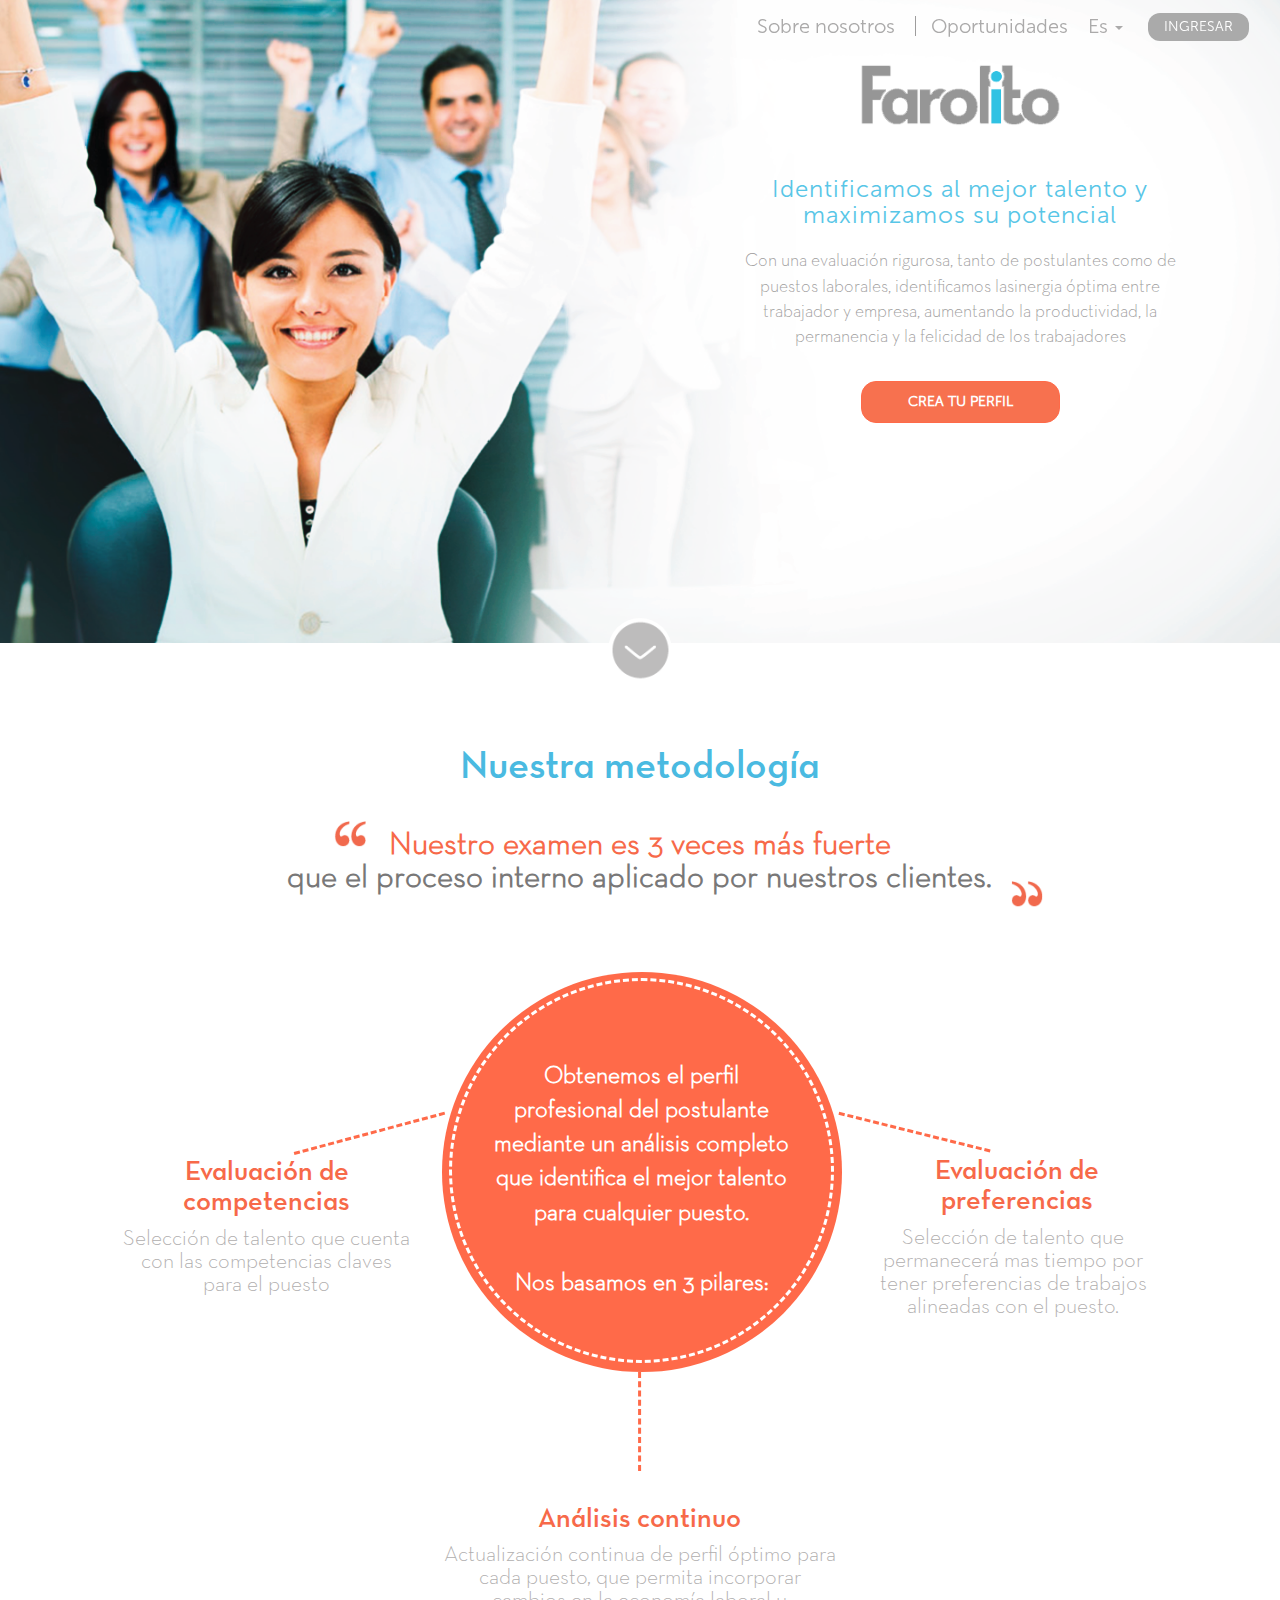
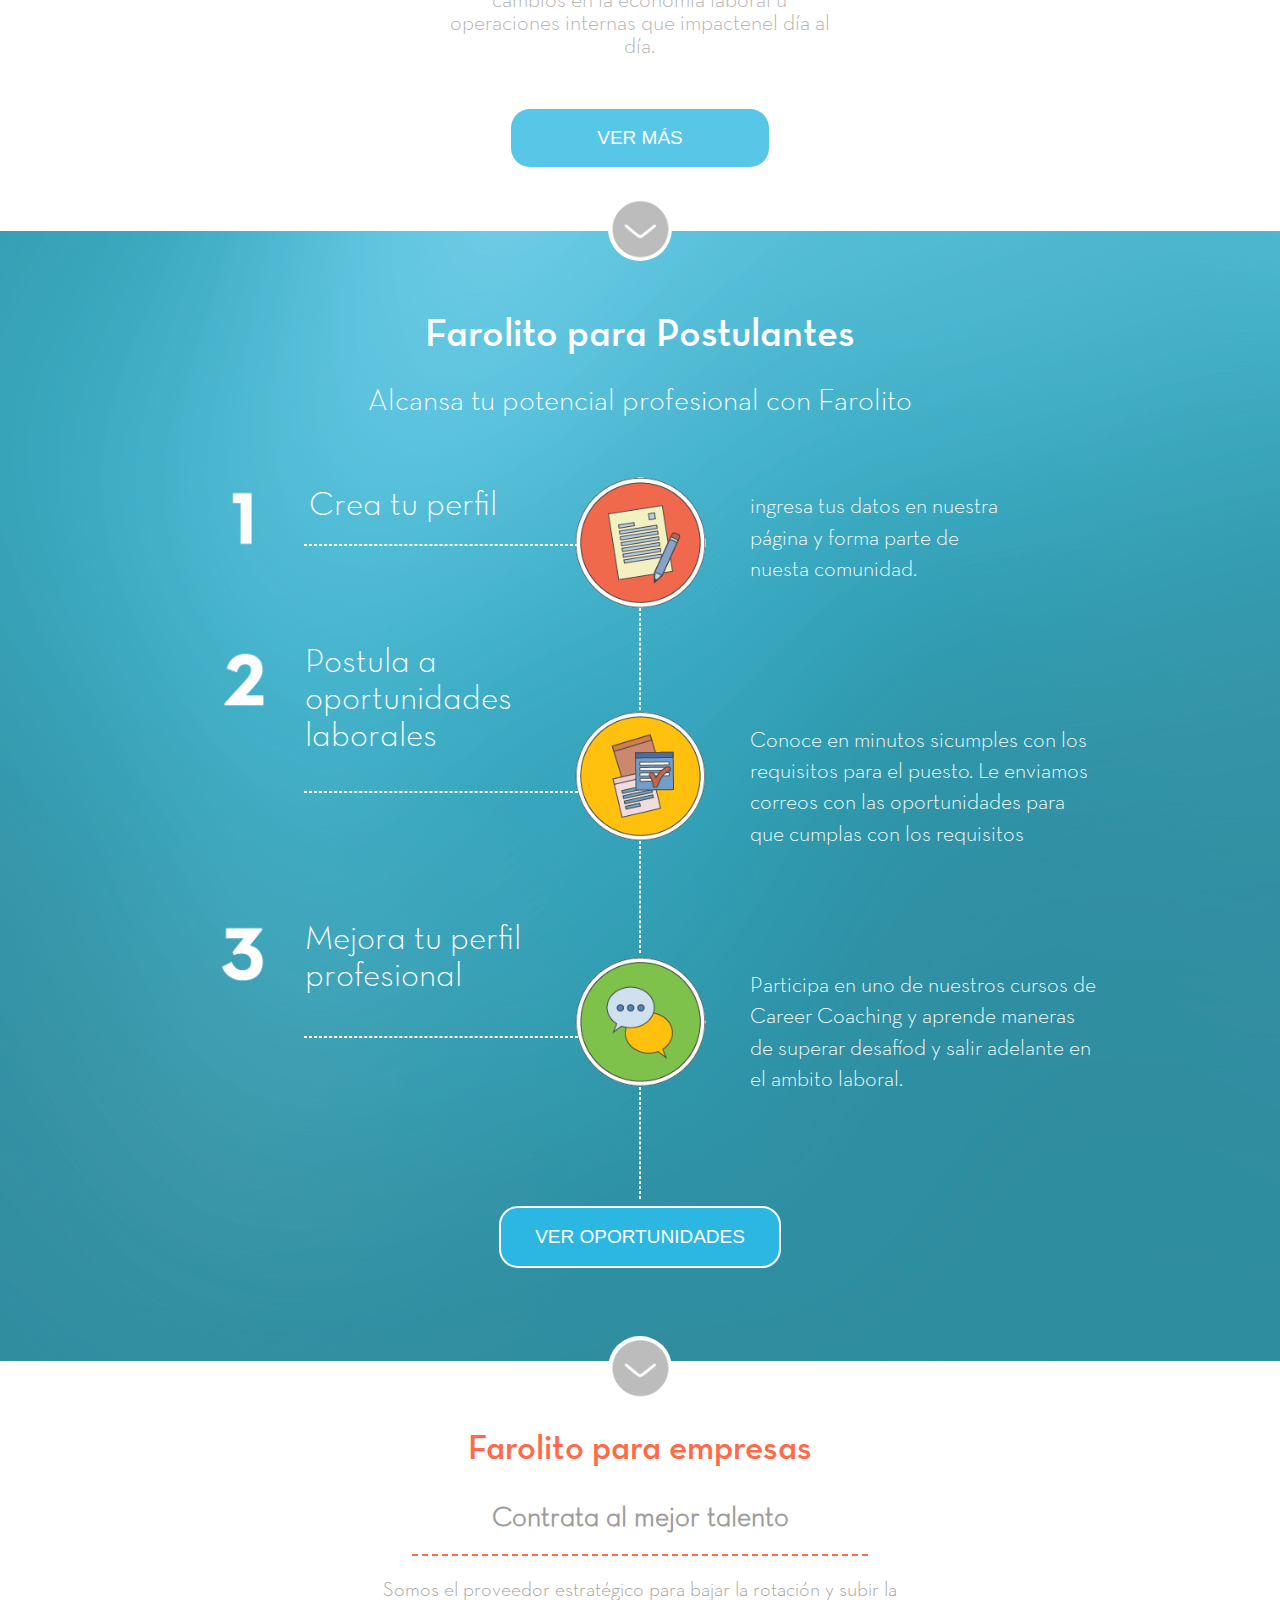
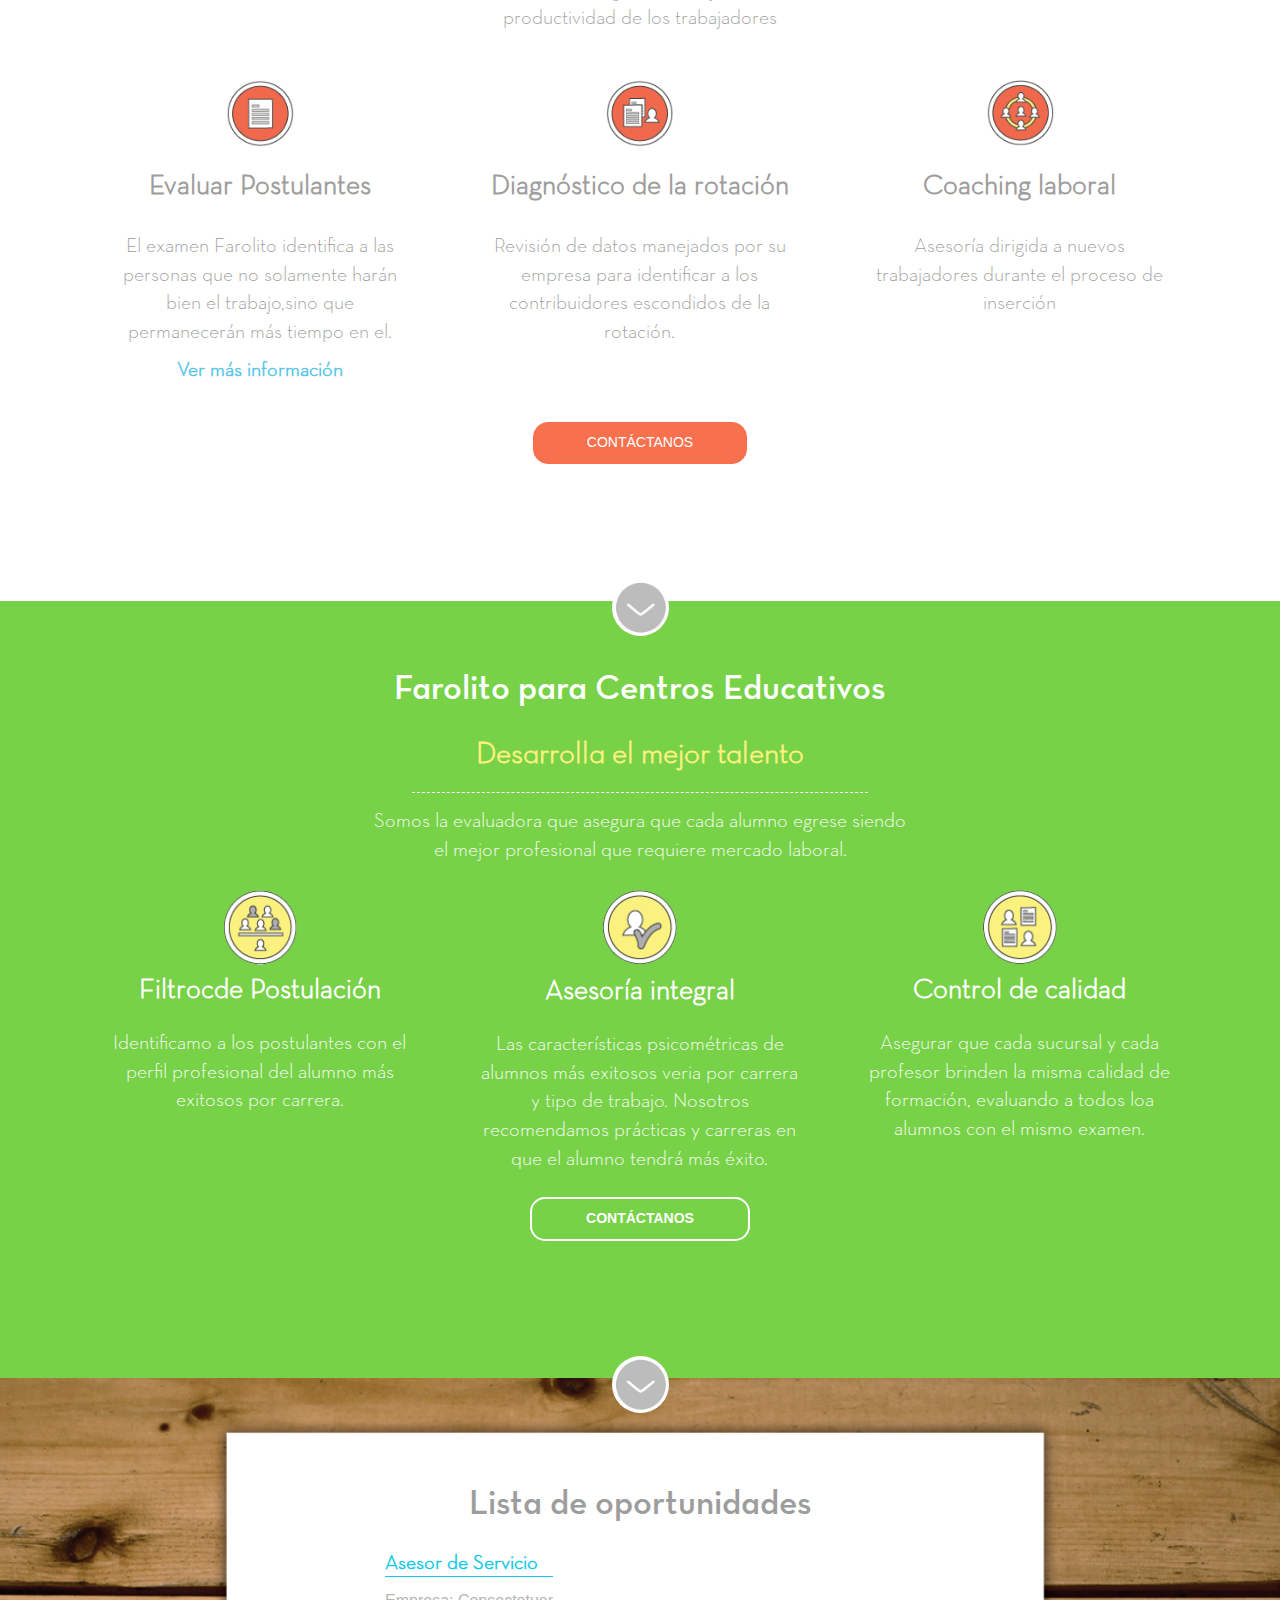
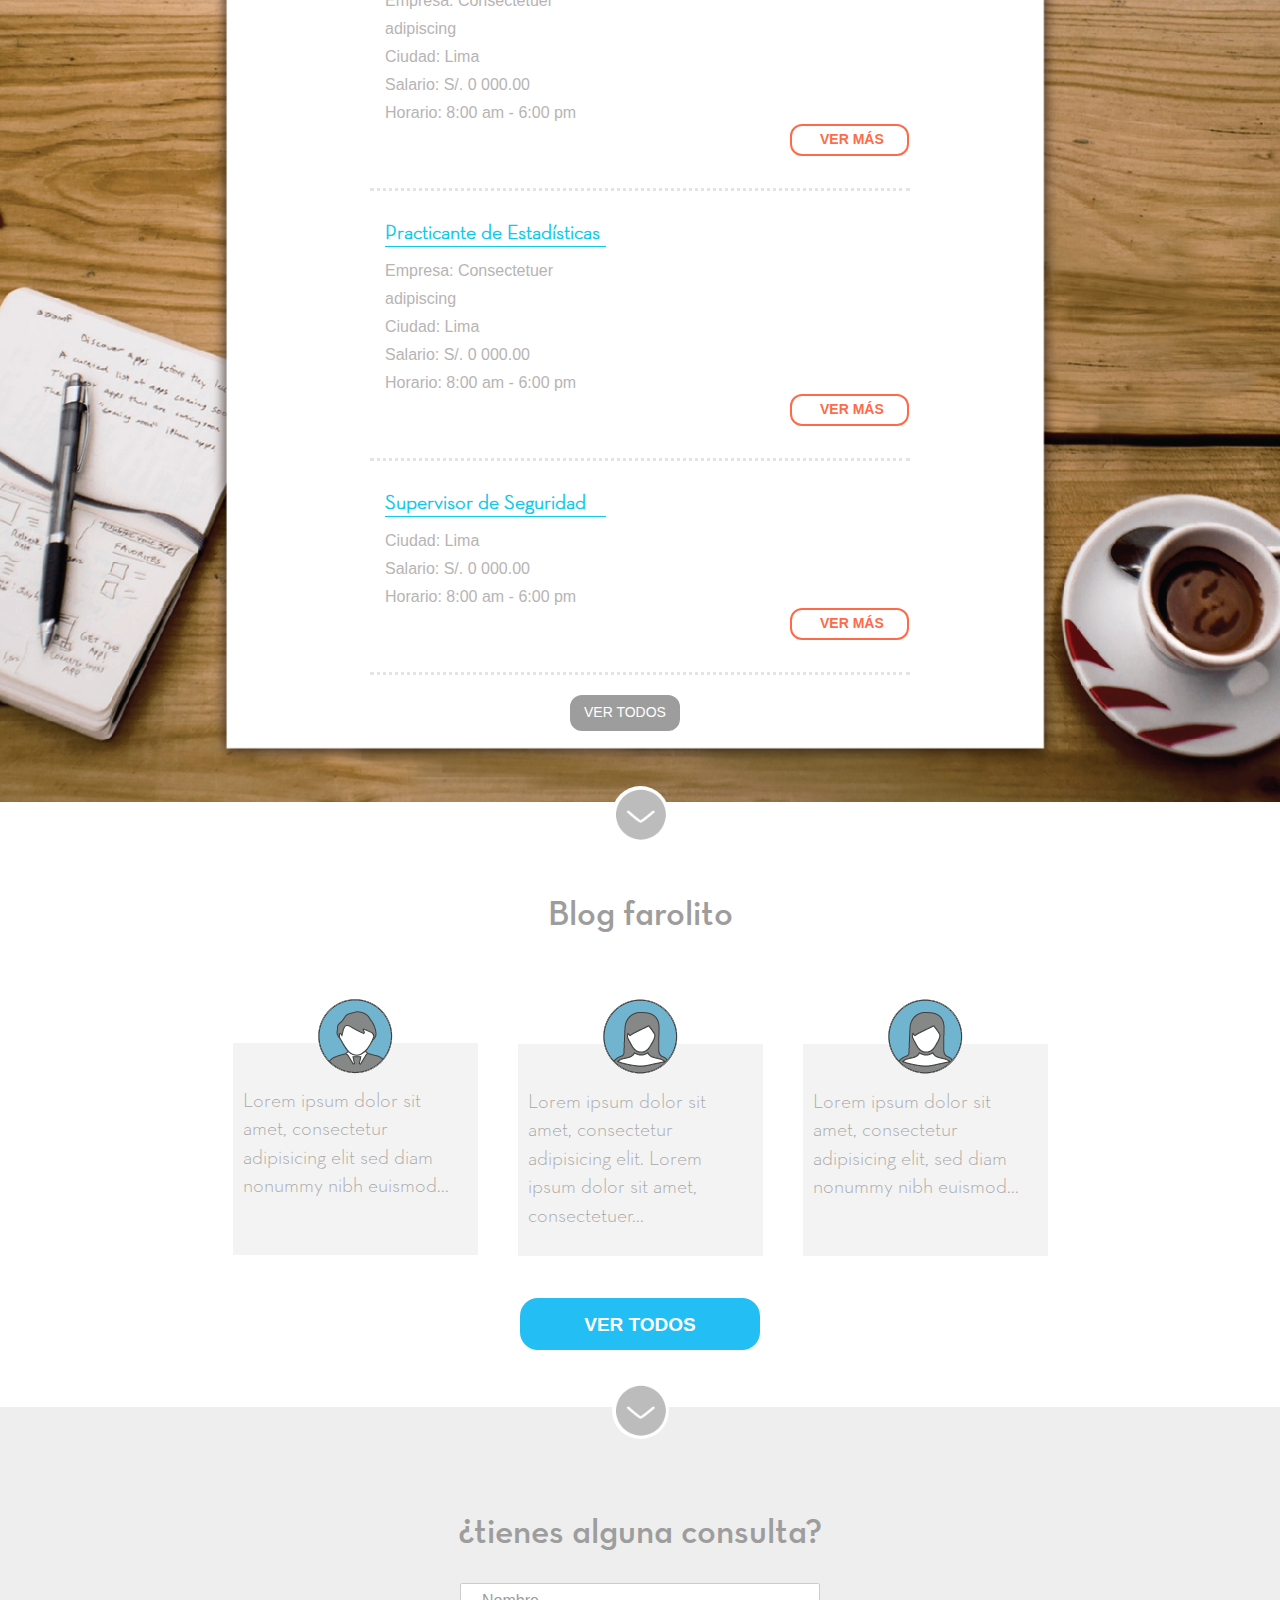
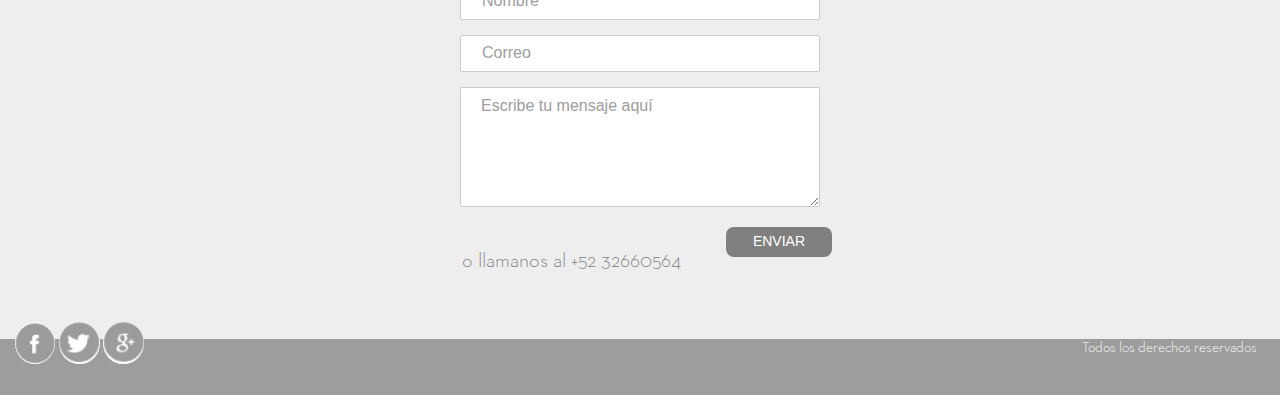
==== commit 7b1aed80: "subiendo seccion de correo y footer" ====
--- a/desktop/farolito/index.html
+++ b/desktop/farolito/index.html
@@ -89,11 +89,19 @@
 						<div class="line-metodo hidden-sm hidden-md hidden-lg"></div>
 						<div class="col-sm-4">
 							<div class="circulo-externo hidden-xs">
-								<div class="circulo-interno hidden-xs">
-									<p>Obtenemos el perfil profesional del postulante mediante un análisis completo que identifica el mejor talento para cualquier puesto.</p>
-									<div class="circulo-p">
-										<p>Nos basamos en 3 pilares:</p>
-									</div>
+								<div class="circulo-interno">
+									<div class="home-metodologia">
+										<p>Obtenemos el perfil profesional del postulante mediante un análisis completo que identifica el mejor talento para cualquier puesto.</p>
+										<div class="circulo-p">
+											<p>Nos basamos en 3 pilares:</p>
+										</div>
+									</div>
+									<div class="hover-metodologia hidden">
+										<h2>"El corazón de nuestra metodología es nuestro propio examen"</h2>
+										<img src="img/img-m.png">
+										
+									</div>
+
 								</div>
 							</div>
 							<div class="line-pilar-vertical hidden-xs"></div>
@@ -214,6 +222,11 @@
 				</div>
 			</div>
 			<a href=""class="btn3">CONTÁCTANOS</a>
+				<div class="arrow-homepage-empresas text-center hidden-xs">
+						<a href="">
+							<img src="iconos/iconos-15.png">
+						</a>
+					</div>
 		</div>
 		<!-- termino de farolito para empresas -->
 		<!-- comienza farolito para centros educativos -->
@@ -247,6 +260,11 @@
 				</div>
 			</div>
 			<a href=""class="btn4">CONTÁCTANOS</a>
+				<div class="arrow-homepage-educativas text-center hidden-xs">
+						<a href="">
+							<img src="iconos/iconos-15.png">
+						</a>
+					</div>
 		</div>
 		</div>
 		<!-- termino farolito para centros educativos -->
@@ -317,12 +335,17 @@
 							</div>
 						</div>
 						</div>
+						<div class="arrow-homepage-lista text-center hidden-xs">
+						<a href="">
+							<img src="iconos/iconos-15.png">
+						</a>
+					</div>
 				</div>
 					</div>
 		<!-- termina lista de oportunidades -->
-		<!-- comienzo del block -->
+		<!-- comienzo del blog -->
+			<div class="blog">
 				<div class="container">
-					<div class="blog">
 						<h2>Blog farolito</h2>
 							<div class="row">
 								<div class="col-md-1-5"></div>
@@ -355,10 +378,56 @@
 					<div class="boton-ver-todos2 text-center">
 						<a href=""class="btn">VER TODOS</a>
 					</div>
-					</div>
-				</div>
-
-			</div>
+						<div class="arrow-homepage-blog text-center hidden-xs">
+						<a href="">
+							<img src="iconos/iconos-15.png">
+						</a>
+					</div>
+					</div>
+
+				</div>	
+			<!-- </div> -->
+				<!-- termino del blog -->
+				<!-- comienzo de correo -->
+				<div class="correo text-left">
+					<div class="container">
+						<h2>¿tienes alguna consulta?</h2>
+						<div class="row">
+							<div class="col-sm-3"></div>
+							<div class="col-md-6">
+								<div class="contact">
+									<div class="formulario">
+										<input type="text" nombre="nombres" placeholder="Nombre">
+										<input type="text" nombre="e-mail" placeholder="Correo">
+										<textarea class="mensaje" type="text" nombre="sms" placeholder="Escribe tu mensaje aquí"></textarea>
+									</div>
+						   	 	<a href=""class="boton-correo">ENVIAR</a>
+								</div>
+								<div class="telefono">
+									<span>o llamanos al +52 32660564</span>
+								</div>
+							</div>
+						</div>
+					</div>
+				</div>
+				<!-- fin del correo -->
+				<div class="footer">
+					<div class="row">
+					<div class="col-md-2">
+						<div class="footer-logo clearfix">
+							<img src="iconos/iconos-12.png">
+							<img src="iconos/iconos-13.png">
+							<img src="iconos/iconos-14.png">
+						</div>
+					</div>
+					<div class="col-md-8"></div>
+					<div class="col-md-2 footer-drchs-reservados">
+						<span>Todos los derechos reservados</span>
+					</div>
+					</div>
+				</div>
+
+	
 				
 
 
@@ -370,6 +439,8 @@
 		<script src="javascripts/b3/collapse.js"></script>
 		<script src="javascripts/bootstrap/js/bootstrap.min.js"></script>
 		<script src="javascripts/b3/transition.js"></script>
+		<script src="farolito.js"></script>
+
 	</body>	
 </html>	
 
--- a/desktop/farolito/stylesheets/main.css
+++ b/desktop/farolito/stylesheets/main.css
@@ -5547,7 +5547,7 @@
 h2, h3 {
   font-family: "NeutraTextsub", sans-serif; }
 
-span, p, h5, li {
+span, p, h5, li input {
   font-family: "NeutraTextlightt", sans-serif; }
 
 h4 {
@@ -5566,6 +5566,21 @@
 .row {
   margin: 0px;
   padding: 0px; }
+
+.navbar {
+  background: rgba(216, 199, 187, 0.9);
+  position: fixed;
+  width: 100%;
+  z-index: 1000;
+  height: 62px;
+  transition: height 0.2s ease-in-out; }
+
+.navbar.on-scroll {
+  background-color: #E6DBD0;
+  height: 35px; }
+
+.nav.on-scroll li a {
+  font-size: 0.8em; }
 
 .nav-home {
   margin: 0px; }
@@ -5657,13 +5672,22 @@
 
 .arrow-homepage {
   position: relative;
-  top: 140px;
+  top: 195px;
   margin: 0 auto; }
   .arrow-homepage img {
     border-radius: 50%;
     width: 5%; }
 
 /*metodologia*/
+.hover-metodologia img {
+  position: absolute;
+  top: 196px;
+  right: 143px;
+  width: 44%; }
+
+.hover-metodologia h2 {
+  color: gray; }
+
 .line-metodo {
   border: 1px dashed #f76949;
   width: 70%;
@@ -5689,7 +5713,7 @@
   line-height: 12px; }
 
 .comilla-izquierda {
-  left: 250px;
+  left: 297px;
   top: -18; }
 
 .comilla-izquierda img {
@@ -5697,7 +5721,7 @@
 
 .comilla-derecha {
   padding-top: 42px;
-  right: 152px;
+  right: 200px;
   position: relative; }
 
 .comilla-derecha img {
@@ -5711,6 +5735,9 @@
   border-radius: 50%;
   padding: 0.6rem;
   margin: 0 auto; }
+
+.circulo-externo:hover {
+  background-color: white; }
 
 .circulo-interno {
   border-radius: 50%;
@@ -5721,6 +5748,9 @@
   margin: 0 auto;
   padding-top: 52px;
   /*-webkit-transform: scale(0.8);*/ }
+
+.circulo-interno:hover {
+  border: dashed 3px #FF6A49; }
 
 .circulo-interno p {
   color: white;
@@ -5984,6 +6014,14 @@
   background-color: #ff4016;
   border-color: #f12c00; }
 
+.arrow-homepage-empresas {
+  position: relative;
+  top: 35px;
+  margin: 0 auto; }
+  .arrow-homepage-empresas img {
+    border-radius: 50%;
+    width: 5%; }
+
 .farolito-educativas {
   background-color: #77d248; }
 
@@ -6041,6 +6079,14 @@
   color: white;
   border-color: white; }
 
+.arrow-homepage-educativas {
+  position: relative;
+  top: 35px;
+  margin: 0 auto; }
+  .arrow-homepage-educativas img {
+    border-radius: 50%;
+    width: 5%; }
+
 /*termino de faralito para empresas*/
 /*comienza lista de oportunidades*/
 .back-img {
@@ -6124,9 +6170,26 @@
   border-radius: 12px;
   bottom: 20px; }
 
+.arrow-homepage-lista {
+  position: relative;
+  top: 55px;
+  margin: 0 auto; }
+  .arrow-homepage-lista img {
+    border-radius: 50%;
+    width: 5%; }
+
 /*fin de lista de oportunidades*/
 /*comienza blog*/
+.correo {
+  background-color: #eeeeee; }
+
 .blog h2 {
+  text-align: center;
+  font-size: 35px;
+  color: #9E9D9D;
+  margin-top: 95px; }
+
+.correo h2 {
   text-align: center;
   font-size: 35px;
   color: #9E9D9D;
@@ -6181,9 +6244,16 @@
   font-size: 19px;
   font-weight: bold; }
 
+.arrow-homepage-blog {
+  position: relative;
+  top: 32px;
+  margin: 0 auto; }
+  .arrow-homepage-blog img {
+    border-radius: 50%;
+    width: 5%; }
+
 /*formulario*/
 .formulario {
-  height: 396px;
   margin: 0 auto;
   text-align: center;
   padding: 20px; }
@@ -6196,57 +6266,83 @@
 
 input[type="text"] {
   font-family: 'Ubuntu Condensed', sans-serif;
-  padding: 15px 55px;
+  padding: 6px 21px;
   background: white;
   border-radius: 2px;
   color: orange;
-  font-size: 20px;
+  font-size: 16px;
   margin-bottom: 15px;
-  width: 100%;
+  width: 72%;
   border-left: 0px;
   border-right: 0px;
   border-top: 0px;
   border-bottom: 0px;
-  border: 1px solid #0D8EDE; }
+  border: 1px solid #ccc; }
 
 ::-webkit-input-placeholder {
-  color: #0D8EDE; }
+  color: #9E9D9D; }
 
 ::-moz-placeholder {
-  color: #0D8EDE; }
+  color: #9E9D9D; }
 
 /* firefox 19+ */
 :-ms-input-placeholder {
-  color: #0D8EDE; }
+  color: #9E9D9D; }
 
 /* ie */
-input:-moz-placeholder {
-  color: #0D8EDE; }
+button:-moz-placeholder {
+  color: #9E9D9D; }
 
 textarea {
-  font-family: 'Ubuntu Condensed', sans-serif;
-  width: 100%;
+  width: 72%;
   height: 120px;
   background-color: 1px solid #0D8EDE;
   border-radius: 2px;
-  padding: 15px 55px;
+  padding: 7px 20px;
   /*font-family: arial;*/
-  font-size: 20px;
+  font-size: 16px;
   color: orange;
-  border: 1px solid #0D8EDE; }
-
-input[type="submit"] {
-  font-family: 'Ubuntu Condensed', sans-serif;
-  padding: 15px 55px;
-  background: #0D8EDE;
+  border: 1px solid #ccc; }
+
+.boton-correo {
+  background-color: gray;
   color: white;
-  font-size: 20px;
-  border-left: 0px;
-  border-right: 0px;
-  border-top: 0px;
-  margin-top: 20px; }
+  padding: 5px 27px;
+  border-radius: 8px;
+  float: right;
+  margin-right: 78px; }
+
+.telefono {
+  padding-bottom: 84px; }
+
+.telefono span {
+  left: 92px;
+  position: relative;
+  color: gray;
+  top: 20px;
+  font-size: 20px; }
 
 /*fin del formulario*/
+.footer {
+  position: relative;
+  background-color: #9E9D9D;
+  height: 56px; }
+
+.footer span {
+  color: white; }
+
+.footer-logo.clearfix {
+  position: relative;
+  top: -17px; }
+
+.footer-logo.clearfix {
+  position: relative;
+  top: -17px; }
+  .footer-logo.clearfix img {
+    border-radius: 50%;
+    width: 22%;
+    left: 12px; }
+
 .button {
   background-color: #aaa;
   color: white;
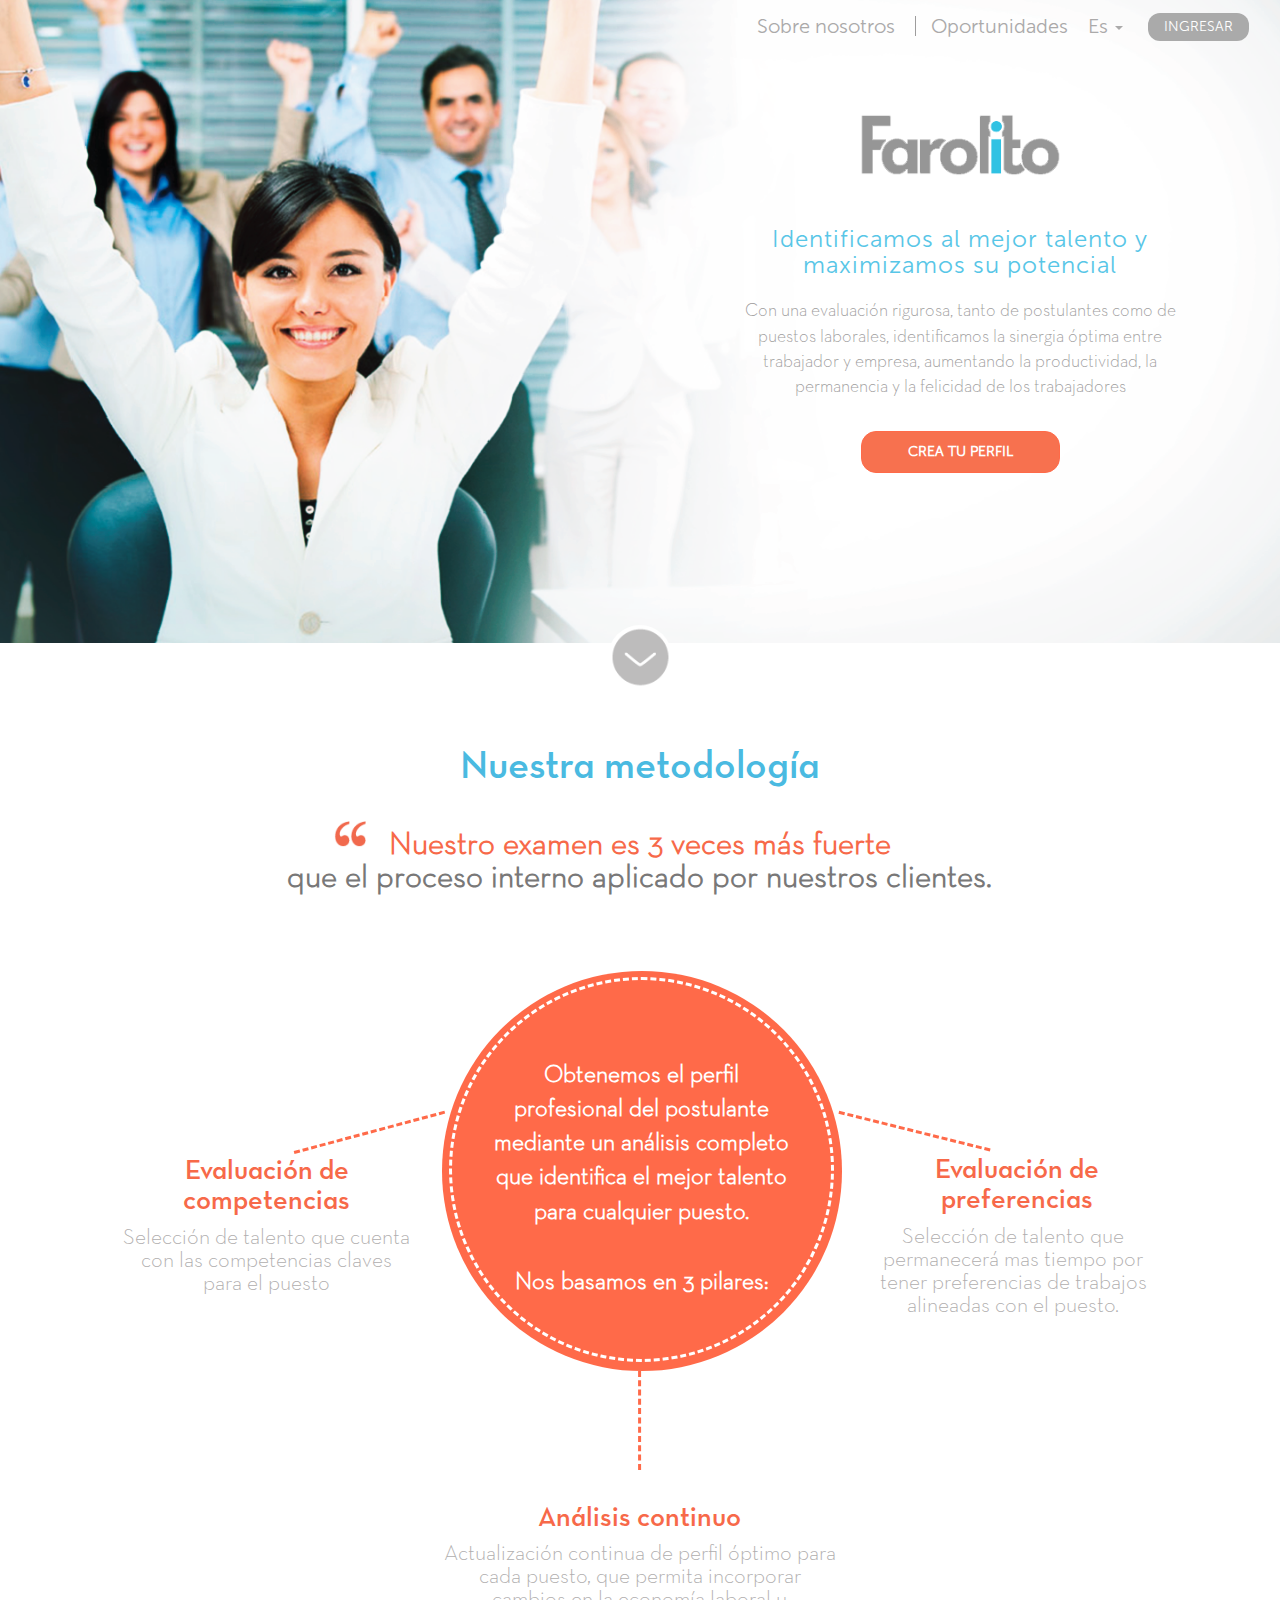
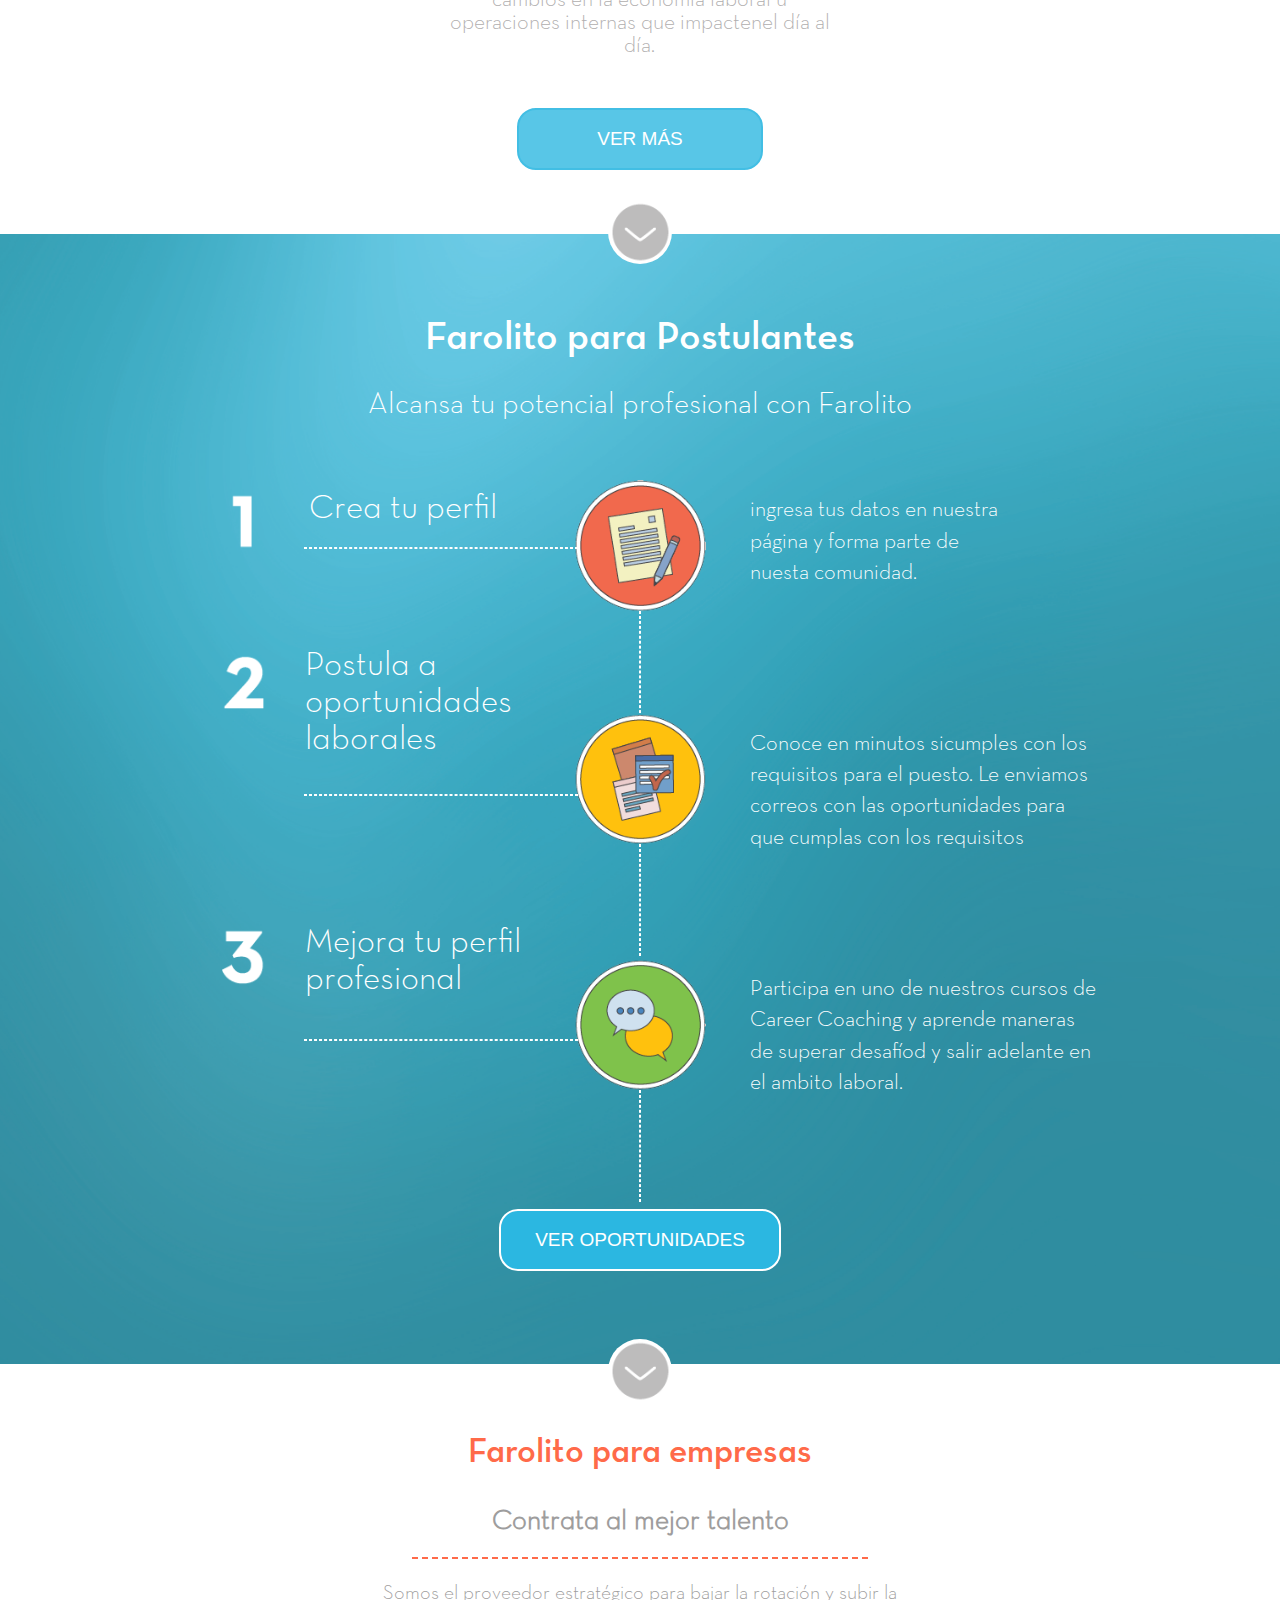
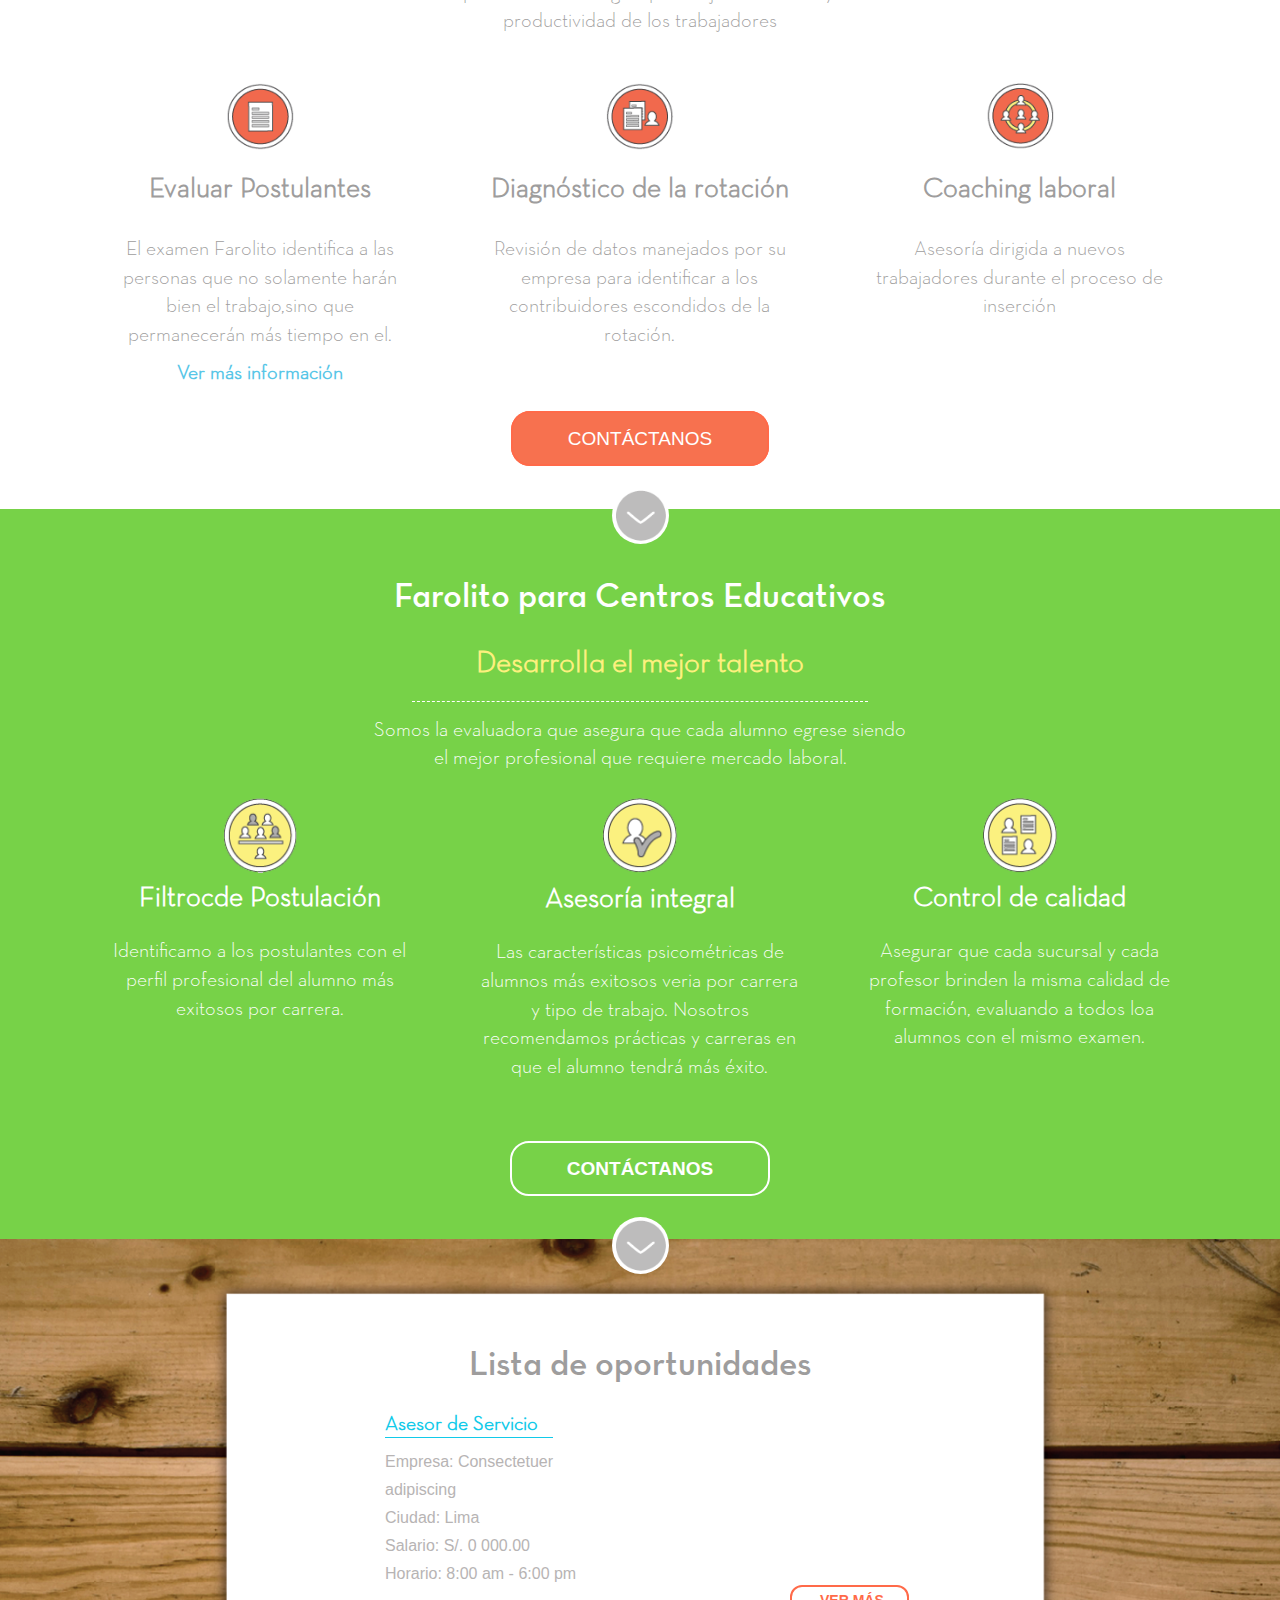
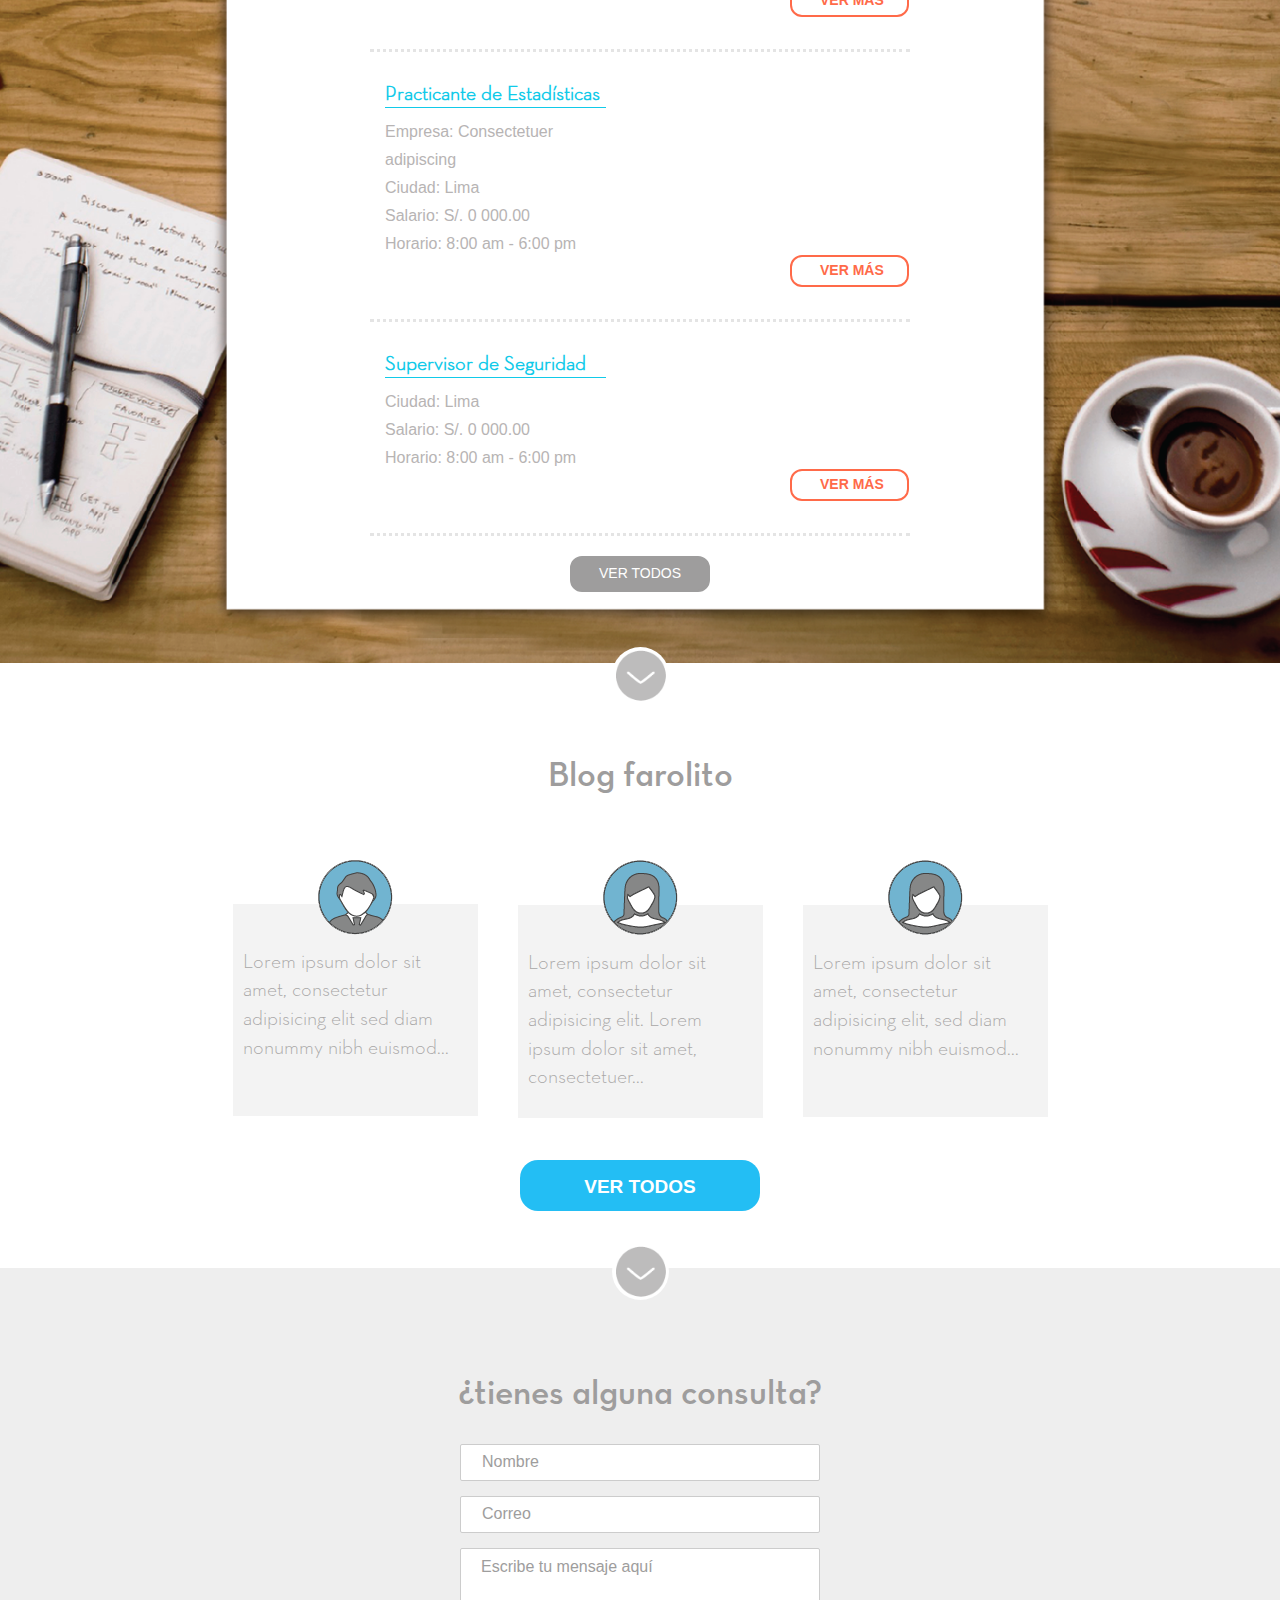
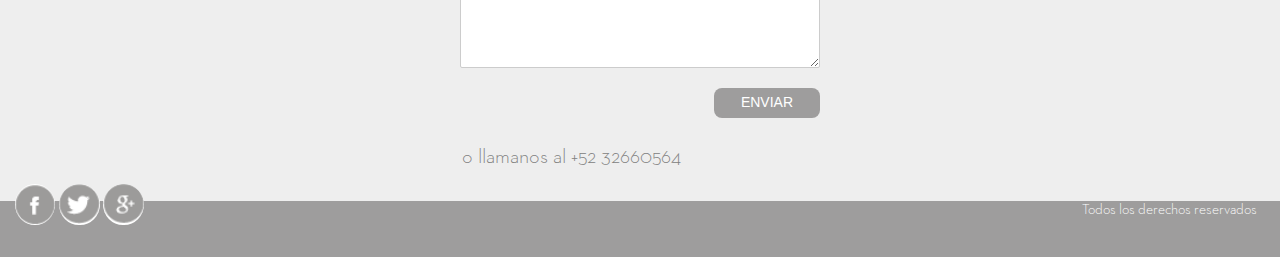
==== commit 95781e2c: "subiendo sección Home en Responsive -  celular" ====
--- a/desktop/farolito/index.html
+++ b/desktop/farolito/index.html
@@ -3,16 +3,21 @@
 	<head>
 		<title>Farolito</title>
 		<meta charset="utf-8">
+		<link rel="icon" type="image/png" href="iconos/iconos-20-1.png">
 		<link href='http://fonts.googleapis.com/css?family=Lato' rel='stylesheet' type='text/css'>
 		<meta name="viewport" content="width=device-width, initial-scale=1.0, user-scalable=no">
 		<link rel="stylesheet" type="text/css" href="stylesheets/main.css">
 	</head>
 	<body>
-	
 		<div class="container-fluid">
 			<div class="homepage">
 				<nav class="navbar navbar-default nav-home">
 			    <div class="navbar-header">
+			    	
+			    		<a href="">
+			    			<img src="iconos/iconos-20-1.png" class="logo-nav">
+			    		</a>
+			    	
 			      <button type="button" class="navbar-toggle collapsed" data-toggle="collapse" data-target="#bs-example-navbar-collapse-1">
 			        <span class="sr-only">Toggle navigation</span>
 			        <span class="icon-bar"></span>
@@ -22,7 +27,7 @@
 			    </div>
 			    <div class="collapse navbar-collapse nav-lista" id="bs-example-navbar-collapse-1">
 			      <ul class="nav navbar-nav navbar-right">
-			        <li><a href="#">Sobre nosotros</a></li>
+			        <li><a href="nosotros.html">Sobre nosotros</a></li>
 			        <li class="link-oportunidad"><a href="#">Oportunidades</a></li>
 			        <li class="dropdown">
 			          <a href="#" class="dropdown-toggle btn-dropdown borde-idioma" data-toggle="dropdown" role="button" aria-expanded="false">Es <span class="caret"></span></a>
@@ -49,22 +54,23 @@
 								<h1>Identificamos al mejor talento y maximizamos su potencial</h1>
 							</div>
 							<div class="descripcion">
-								<p>Con una evaluación rigurosa, tanto de postulantes como de puestos laborales, identificamos lasinergia óptima entre trabajador y empresa, aumentando la productividad, la permanencia y la felicidad de los trabajadores</p>
-							</div>
-						</div>
-							<img class="hidden-sm hidden-md hidden-lg"src="img/img-05.jpg">
+								<p class="hidden-xs">Con una evaluación rigurosa, tanto de postulantes como de puestos laborales, identificamos la sinergia óptima entre trabajador y empresa, aumentando la productividad, la permanencia y la felicidad de los trabajadores</p>
+								<p class="hidden-sm hidden-md hidden-lg">Con una evaluación rigurosa, identificamos la sinergia óptima entre trabajador y empresa, aumentando la productividad, la permanencia y la felicidad de los trabajadores.</p>
+							</div>
+						</div>
+							<img class=" img-media hidden-sm hidden-md hidden-lg"src="img/img-05.jpg">
 				   	 	<a href=""class="boton-perfil">CREA TU PERFIL</a>
 					</div>
 				</div>
 				<div class="arrow-homepage text-center hidden-xs">
-					<a href="">
+					<a href="#metodologia">
 						<img src="iconos/iconos-15.png">
 					</a>
 				</div>	
 			</div>
 		<!-- termina HOME -->
 		<!-- metodología -->
-				<div class="metodologia text-center">
+				<div id="metodologia"class="metodologia text-center">
 					<h2 class="subtitulos">Nuestra metodología</h2>
 					
 					<div class="row ">
@@ -76,7 +82,7 @@
 							<h5 class="hidden-xs">que el proceso interno aplicado por nuestros clientes.</h5>
 						</div>	
 						<div class="col-sm-1 hidden-xs comilla-derecha">
-							<img src="iconos/iconos-18.png">
+							<a href="#metodologia"><img asrc="iconos/iconos-18.png"></a>
 						</div>
 					</div>
 					<div class="row pilares">
@@ -120,7 +126,7 @@
 						</div>
 					</div>
 				<div class="arrow-homepage-metodolo text-center hidden-xs">
-					<a href="">
+					<a href="#postulantes">
 						<img src="iconos/iconos-15.png">
 					</a>
 				</div>
@@ -128,7 +134,7 @@
 				<!-- termino de Metodología -->
 
 				<!-- farolito para Postulantes -->
-			<div class="farolito-postulantes text-center">
+			<div id="postulantes" class="farolito-postulantes text-center">
 				<div class="container">
 						<h2>Farolito para Postulantes</h2>
 						<p>Alcansa tu potencial profesional con Farolito</p>
@@ -186,14 +192,14 @@
 				</div>
 					<div class="boton-naranja hidden-xs">VER OPORTUNIDADES</div>
 					<div class="arrow-homepage-postulantes text-center hidden-xs">
-						<a href="">
+						<a href="#empresas">
 							<img src="iconos/iconos-15.png">
 						</a>
 					</div>
 			</div>	
 		
 		<!-- comienza farolito para empresas-->
-		<div class="container farolito-empresas  text-center">
+		<div id="empresas" class="container farolito-empresas  text-center">
 			<h2>Farolito para empresas</h2>
 			<h4>Contrata al mejor talento</h4>
 			<div class="line4"></div>
@@ -223,14 +229,14 @@
 			</div>
 			<a href=""class="btn3">CONTÁCTANOS</a>
 				<div class="arrow-homepage-empresas text-center hidden-xs">
-						<a href="">
+						<a href="#educativos">
 							<img src="iconos/iconos-15.png">
 						</a>
 					</div>
 		</div>
 		<!-- termino de farolito para empresas -->
 		<!-- comienza farolito para centros educativos -->
-		<div class="farolito-educativas">
+		<div id="educativos" class="farolito-educativas">
 		<div class="container text-center">
 			<h2>Farolito para Centros Educativos</h2>
 			<h4>Desarrolla el mejor talento</h4>
@@ -261,7 +267,7 @@
 			</div>
 			<a href=""class="btn4">CONTÁCTANOS</a>
 				<div class="arrow-homepage-educativas text-center hidden-xs">
-						<a href="">
+						<a href="#oportunidades">
 							<img src="iconos/iconos-15.png">
 						</a>
 					</div>
@@ -269,7 +275,7 @@
 		</div>
 		<!-- termino farolito para centros educativos -->
 			<!-- comienza lista de oportunidades -->
-		<div class="back-img hidden-xs">
+		<div id="oportunidades" class="oportunidades back-img hidden-xs">
 			<div class="container">
 					<div class="row">
 						<div class="col-md-3"></div>
@@ -336,7 +342,7 @@
 						</div>
 						</div>
 						<div class="arrow-homepage-lista text-center hidden-xs">
-						<a href="">
+						<a href="#blog">
 							<img src="iconos/iconos-15.png">
 						</a>
 					</div>
@@ -344,7 +350,7 @@
 					</div>
 		<!-- termina lista de oportunidades -->
 		<!-- comienzo del blog -->
-			<div class="blog">
+			<div id="blog"class="blog">
 				<div class="container">
 						<h2>Blog farolito</h2>
 							<div class="row">
@@ -379,7 +385,7 @@
 						<a href=""class="btn">VER TODOS</a>
 					</div>
 						<div class="arrow-homepage-blog text-center hidden-xs">
-						<a href="">
+						<a href="#correo">
 							<img src="iconos/iconos-15.png">
 						</a>
 					</div>
@@ -389,7 +395,7 @@
 			<!-- </div> -->
 				<!-- termino del blog -->
 				<!-- comienzo de correo -->
-				<div class="correo text-left">
+				<div id="correo"class="correo text-left">
 					<div class="container">
 						<h2>¿tienes alguna consulta?</h2>
 						<div class="row">
--- a/desktop/farolito/stylesheets/main.css
+++ b/desktop/farolito/stylesheets/main.css
@@ -5568,19 +5568,24 @@
   padding: 0px; }
 
 .navbar {
-  background: rgba(216, 199, 187, 0.9);
+  background-color: transparent;
+  transition: 0.5s ease-in-out; }
+
+.navbar.scroll {
+  background-color: #f0fbfd;
   position: fixed;
   width: 100%;
-  z-index: 1000;
-  height: 62px;
-  transition: height 0.2s ease-in-out; }
-
-.navbar.on-scroll {
-  background-color: #E6DBD0;
-  height: 35px; }
-
-.nav.on-scroll li a {
-  font-size: 0.8em; }
+  z-index: 10; }
+
+.logo-nav {
+  width: 45%;
+  margin: 0 auto;
+  display: block;
+  margin-top: 7px;
+  visibility: hidden; }
+
+.logo-nav.scroll {
+  visibility: visible; }
 
 .nav-home {
   margin: 0px; }
@@ -5668,13 +5673,16 @@
 .boton-perfil:hover {
   color: #fff;
   background-color: #ff4016;
-  border-color: #f12c00; }
+  border-color: #f12c00;
+  text-decoration: none;
+  transition: 0.5s ease-in-out; }
 
 .arrow-homepage {
   position: relative;
-  top: 195px;
+  top: 152px;
   margin: 0 auto; }
   .arrow-homepage img {
+    transition: 0.8s ease-in-out;
     border-radius: 50%;
     width: 5%; }
 
@@ -5734,7 +5742,11 @@
   height: 400px;
   border-radius: 50%;
   padding: 0.6rem;
-  margin: 0 auto; }
+  margin: 0 auto;
+  -webkit-transition: all 0.4s ease-in-out;
+  -moz-transition: all 0.4s ease-in-out;
+  -o-transition: all 0.4s ease-in-out;
+  -ms-transition: all 0.4s ease-in-out; }
 
 .circulo-externo:hover {
   background-color: white; }
@@ -5814,6 +5826,10 @@
   transform: rotate(374deg);
   left: -12px;
   position: relative; }
+
+.boton-metodlogia:hover {
+  background-color: #42bee4;
+  transition: 0.5s ease-in-out; }
 
 .boton-metodlogia {
   background-color: #58C6E7;
@@ -5825,7 +5841,10 @@
   font-size: 19px;
   padding-top: 15px;
   padding-bottom: 15px;
-  margin-top: 50px; }
+  margin-top: 50px;
+  width: 62%;
+  position: relative;
+  border: 2px solid #42bee4; }
 
 .boton-naranja {
   background-color: #2bb7e1;
@@ -5842,6 +5861,41 @@
   position: relative;
   top: 60px;
   border: 2px solid white; }
+
+.btn3 {
+  background-color: #F7714F;
+  color: #fff;
+  width: 65%;
+  margin: 0 auto;
+  border: #fff;
+  border-radius: 19px;
+  font-size: 19px;
+  padding-top: 15px;
+  padding-bottom: 15px;
+  margin-top: 50px;
+  padding-left: 55px;
+  padding-right: 55px;
+  top: 60px;
+  border: 2px solid #FF6A49;
+  text-decoration: none; }
+
+.btn4 {
+  background-color: #77d248;
+  color: #fff;
+  width: 65%;
+  margin: 0 auto;
+  border: #fff;
+  border-radius: 19px;
+  font-size: 19px;
+  padding-top: 15px;
+  padding-bottom: 15px;
+  margin-top: 50px;
+  text-decoration: none;
+  border: 2px solid white;
+  padding-left: 55px;
+  padding-right: 55px;
+  margin: 12px 0px 80px;
+  font-weight: bold; }
 
 .arrow-homepage-metodolo {
   position: relative;
@@ -5955,6 +6009,10 @@
   left: 78px;
   top: -32px; }
 
+.boton-naranja:hover {
+  border: 2px solid #1b8a8a;
+  transition: 0.5s ease-in-out; }
+
 /*comienza faralito para empresas*/
 .farolito-empresas h2 {
   color: #FF6A49;
@@ -5997,22 +6055,12 @@
   font-size: 20px;
   font-weight: bold; }
 
-.btn3 {
-  padding: 10px 53px;
-  text-decoration: none;
-  border: 1px solid #FF6A49;
-  border-radius: 15px;
-  background-color: #F7714F;
-  color: white;
-  display: inline-block;
-  padding-top: 10px;
-  padding-bottom: 10px;
-  margin: 0px 0px 80px; }
-
 .btn3:hover {
   color: #fff;
   background-color: #ff4016;
-  border-color: #f12c00; }
+  border-color: #f12c00;
+  text-decoration: none;
+  transition: 0.5s ease-in-out; }
 
 .arrow-homepage-empresas {
   position: relative;
@@ -6021,6 +6069,9 @@
   .arrow-homepage-empresas img {
     border-radius: 50%;
     width: 5%; }
+
+.educativas {
+  margin-bottom: 50px; }
 
 .farolito-educativas {
   background-color: #77d248; }
@@ -6063,21 +6114,12 @@
   font-size: 20px;
   font-weight: bold; }
 
-.btn4 {
-  padding: 10px 54px;
+.btn4:hover {
+  color: #77d248;
+  background-color: white;
+  border-color: white;
   text-decoration: none;
-  border: 2px solid white;
-  border-radius: 15px;
-  color: white;
-  display: inline-block;
-  padding-top: 10px;
-  padding-bottom: 10px;
-  margin: 0px 0px 80px;
-  font-weight: bold; }
-
-.btn4 a:hover {
-  color: white;
-  border-color: white; }
+  transition: 0.5s ease-in-out; }
 
 .arrow-homepage-educativas {
   position: relative;
@@ -6151,6 +6193,10 @@
   font-weight: bold;
   padding: 3px 12px; }
 
+.btn-ver-mas:hover {
+  background-color: #FBE7E2;
+  transition: 0.5s ease-in-out; }
+
 .line-separator {
   border-bottom: dotted;
   width: 100%;
@@ -6168,7 +6214,9 @@
   background-color: #9E9D9D;
   border: 2px solid #9E9D9D;
   border-radius: 12px;
-  bottom: 20px; }
+  bottom: 20px;
+  margin: 0 auto;
+  display: block; }
 
 .arrow-homepage-lista {
   position: relative;
@@ -6299,18 +6347,23 @@
   background-color: 1px solid #0D8EDE;
   border-radius: 2px;
   padding: 7px 20px;
-  /*font-family: arial;*/
   font-size: 16px;
-  color: orange;
+  color: #42bee4;
   border: 1px solid #ccc; }
 
 .boton-correo {
-  background-color: gray;
+  background-color: #9e9d9d;
   color: white;
   padding: 5px 27px;
   border-radius: 8px;
   float: right;
-  margin-right: 78px; }
+  margin-right: 90px; }
+
+.boton-correo:hover {
+  color: #58C6E7; }
+
+a.boton-correo {
+  text-decoration: none; }
 
 .telefono {
   padding-bottom: 84px; }
@@ -6319,7 +6372,7 @@
   left: 92px;
   position: relative;
   color: gray;
-  top: 20px;
+  top: 55px;
   font-size: 20px; }
 
 /*fin del formulario*/
@@ -6372,8 +6425,39 @@
   .navbar {
     float: left; }
 
+  .img-media {
+    width: 100%;
+    background-size: cover; }
+
   .inicio-home {
-    padding: 0px; } }
+    padding: 0px; }
+
+  .logo img {
+    width: 60%;
+    padding-top: 16px;
+    padding-bottom: 20px; }
+
+  .lema h1 {
+    font-weight: bold;
+    line-height: 37px; }
+
+  .descripcion p {
+    font-weight: bold;
+    font-size: 22px;
+    line-height: 27px; }
+
+  .farolito-empresas h2 {
+    font-size: 40px; }
+
+  .farolito-empresas h4 {
+    width: 100%; }
+
+  .pilares {
+    padding-top: 0px; }
+
+  .subtitulos {
+    margin-top: 32px;
+    margin-bottom: 0px; } }
 /*<!-- comienzo sobre nosotros -->*/
 .container-fluid {
   margin-left: 0 auto; }
@@ -6384,7 +6468,36 @@
 .navbar-nosotros {
   background-color: #f2f9f7;
   margin-bottom: 0px;
-  height: 0px; }
+  height: 0px;
+  position: fixed;
+  width: 100%;
+  z-index: 10; }
+
+.nav-nosotros {
+  background-color: red; }
+
+.logo-nav-nosotros {
+  width: 45%;
+  margin: 0 auto;
+  display: block; }
+
+ul .nav-sobrenosotros li a {
+  padding: 7px 27px; }
+
+.vacantes a {
+  border-left: 2px solid gray; }
+
+.intro-nosotros {
+  color: white;
+  padding-top: 85px; }
+  .intro-nosotros h2 {
+    font-size: 40px;
+    margin-bottom: 40px; }
+  .intro-nosotros h4 {
+    margin-top: 0px;
+    margin-bottom: 0px;
+    font-size: 24px;
+    line-height: 32px; }
 
 .sobre-nosotros {
   background-image: url(../img/img_nosotros-02.png);
@@ -6404,7 +6517,7 @@
 .boton-salir {
   margin-bottom: 0px;
   margin-top: 0px;
-  padding-top: 15px;
+  padding-top: 0px;
   padding-bottom: 15px; }
 
 button.btn-6 {
@@ -6417,9 +6530,6 @@
 .slide {
   top: -27px; }
 
-.intro-nosotros {
-  color: white; }
-
 .profile-nosotros img {
   border-radius: 50%;
   width: 150px;
@@ -6430,20 +6540,28 @@
 .profile-nosotros h4 {
   color: #58C6E7;
   font-weight: bold;
-  font-size: 28px; }
+  font-size: 27px; }
 
 .profile-nosotros span {
   color: gray;
   font-weight: bold;
-  font-size: 16px; }
+  font-size: 20px; }
 
 .profile-nosotros p {
-  color: gray;
+  color: #8D8D8D;
   padding: 19px 41px;
-  font-size: 16px; }
+  font-size: 20px;
+  line-height: 24px;
+  margin-bottom: 46px; }
+
+.sobre-fundadores h2 {
+  font-size: 35px;
+  color: #9E9D9D;
+  margin-bottom: 68px;
+  margin-top: 68px; }
 
 .line {
-  border: 1px dashed gray;
+  border: 1px dashed #9E9D9D;
   width: 85%;
   margin: 0 auto; }
 
@@ -6454,7 +6572,7 @@
 .slide img {
   border-radius: 50%;
   width: 5%;
-  top: 56px;
+  top: -24px;
   position: relative; }
 
 .line-2 {
@@ -6473,18 +6591,15 @@
 .citas h4 {
   font-size: 30px; }
 
-/*.citas p{
-  font-size: 17px;
-  padding-top: 50px;
-  padding-bottom: 20px;
-}*/
 .nosotros-logo-lema p {
   padding-top: 35px;
-  font-size: 17px; }
+  font-size: 17px;
+  font-size: 20px;
+  margin-bottom: 28%; }
 
 .slide-2 {
   position: relative;
-  /*top:195px;*/
+  top: 35px;
   /*width: 5px;*/
   margin: 0 auto; }
 
@@ -6493,11 +6608,4 @@
   width: 5%;
   top: 30px; }
 
-/*  border-top: 1px dashed white;
-  border-bottom: 1px dashed white;
-  padding: 20px;*/
-/*.profile-fundadores{
-	padding: 30px 70px;
-}*/
-
 /*# sourceMappingURL=main.css.map */
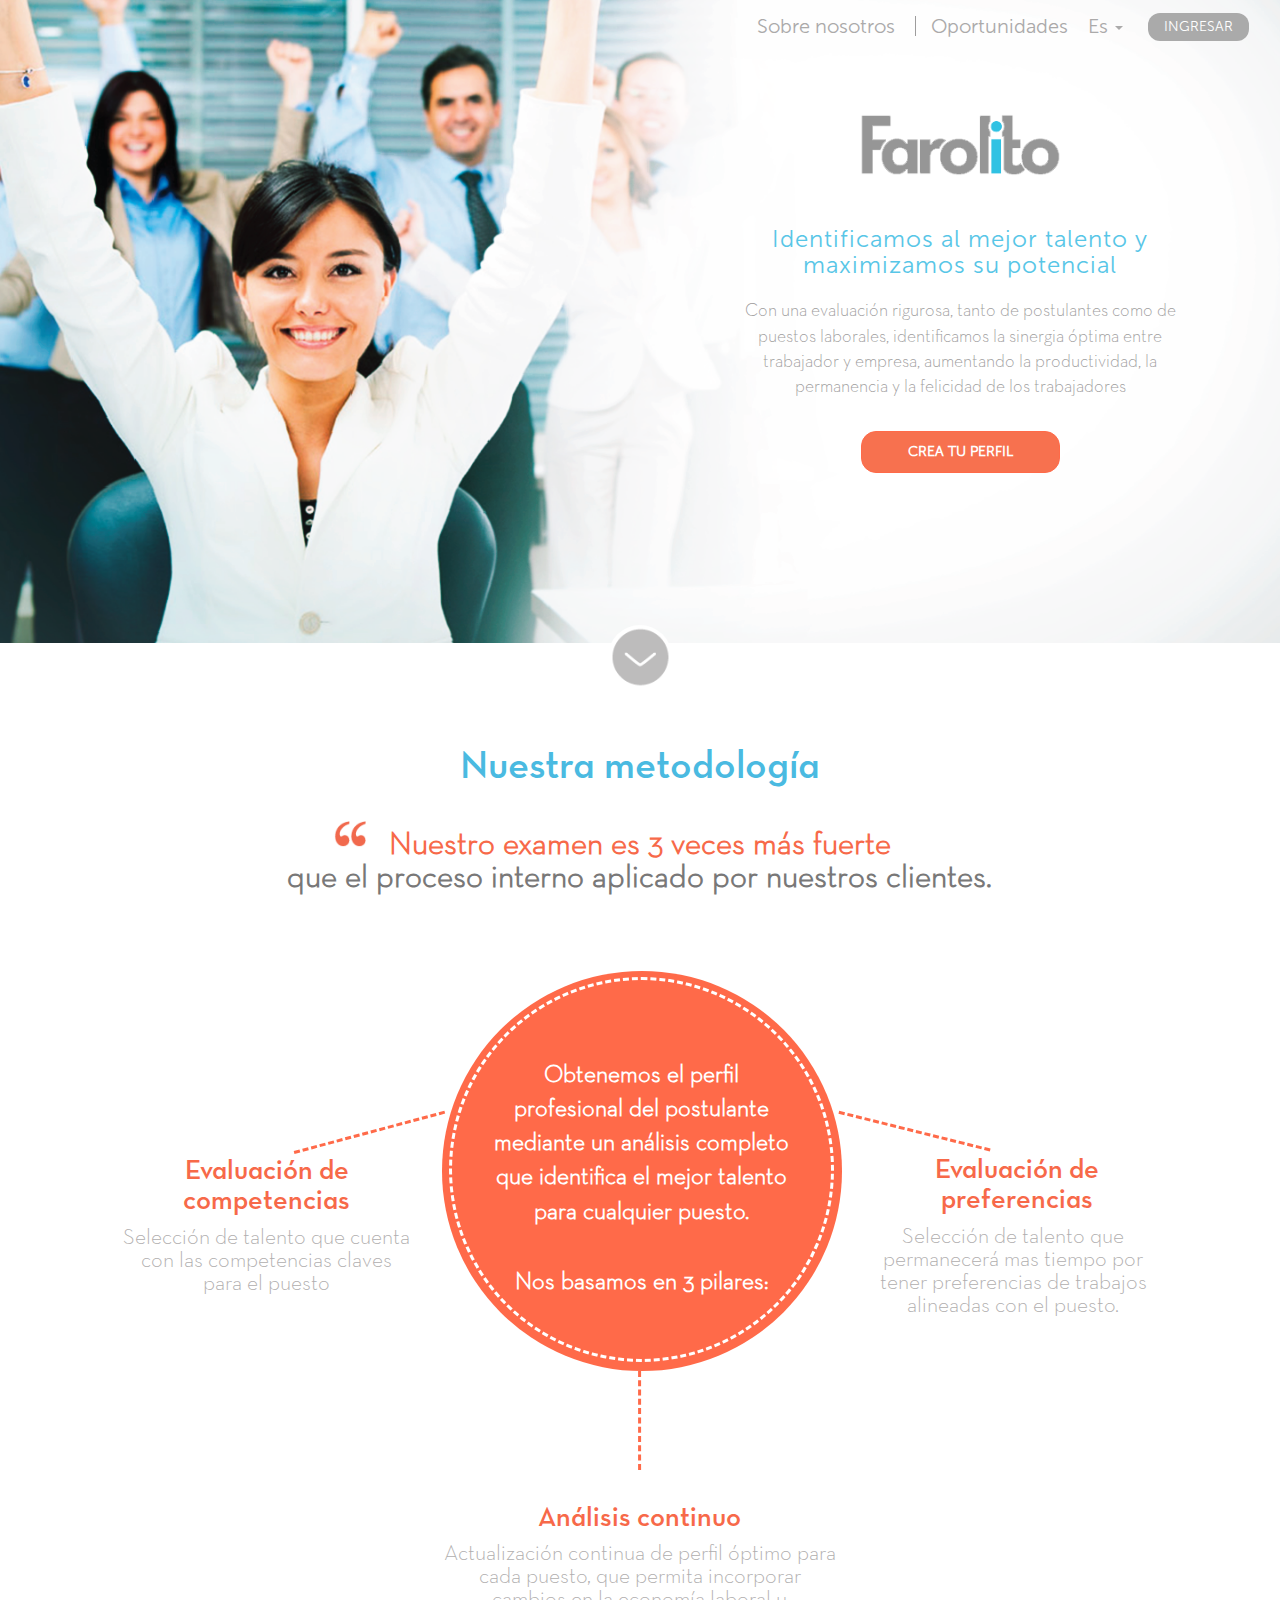
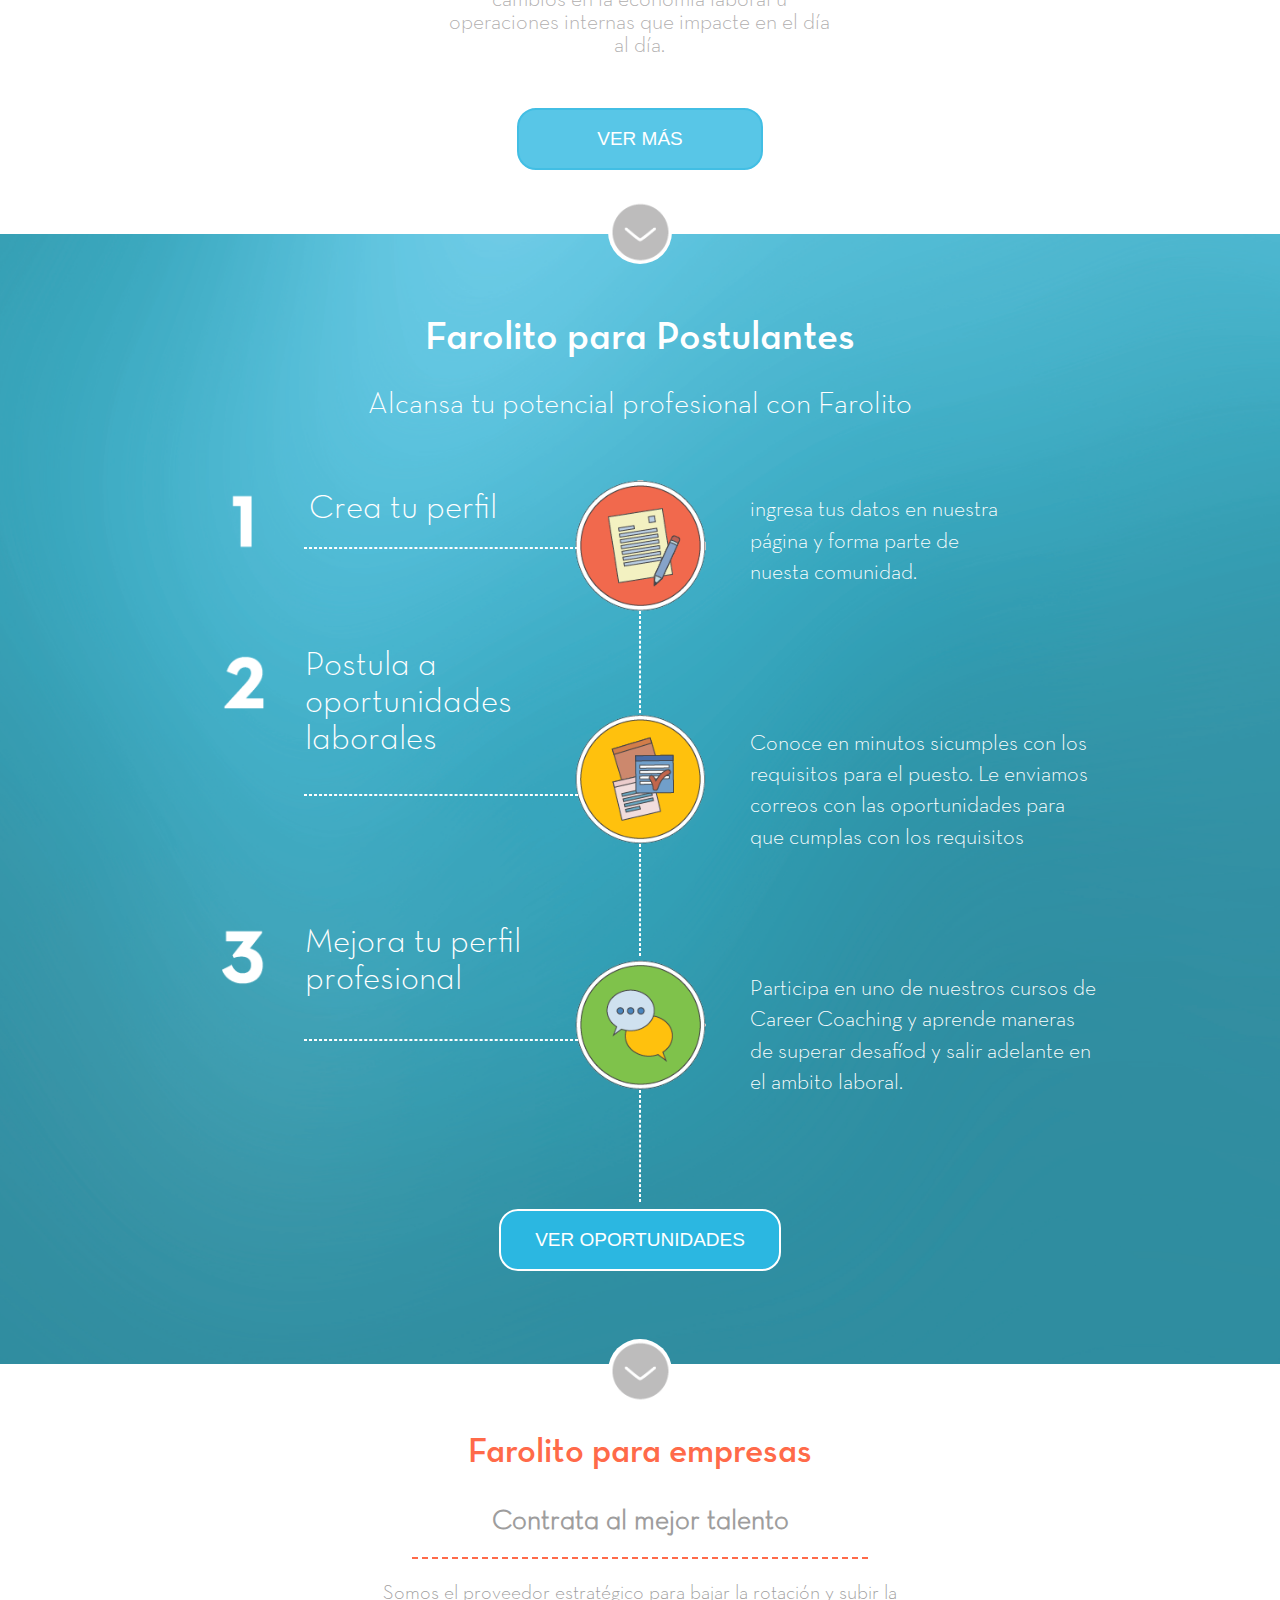
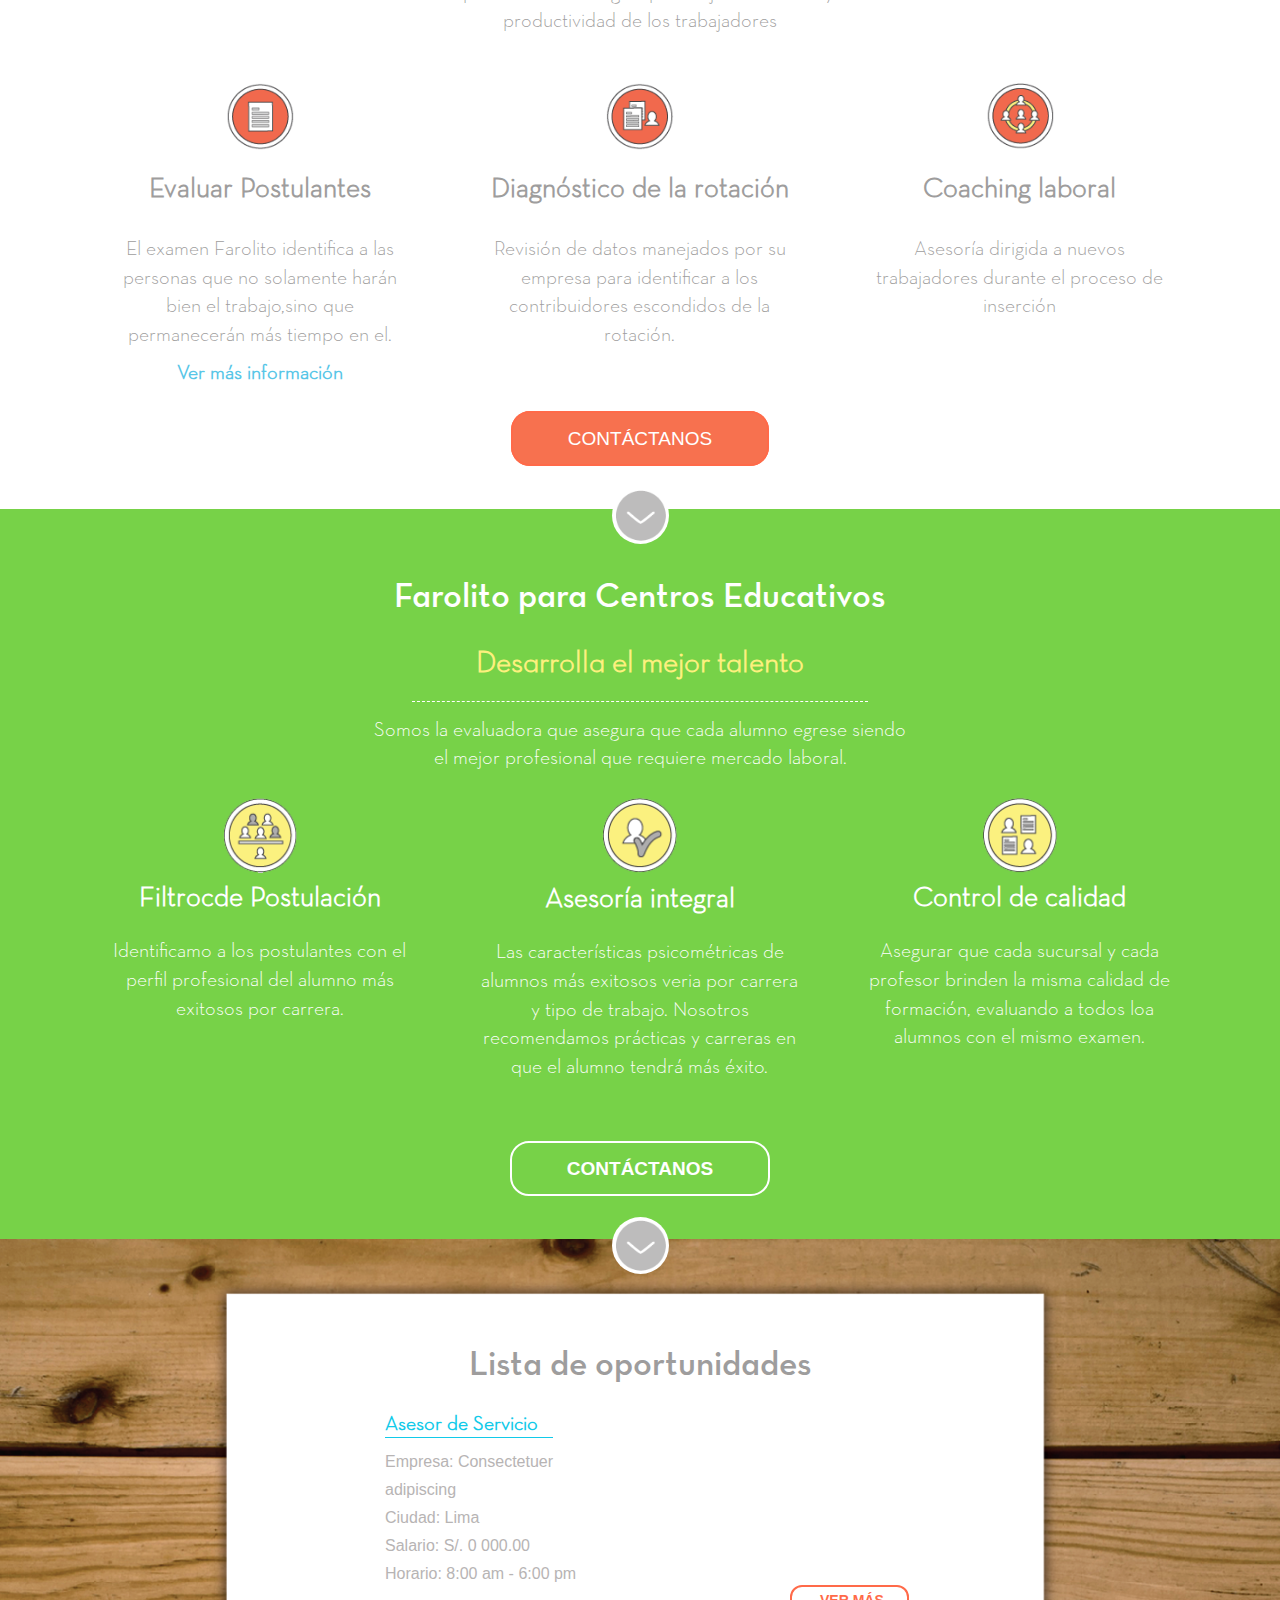
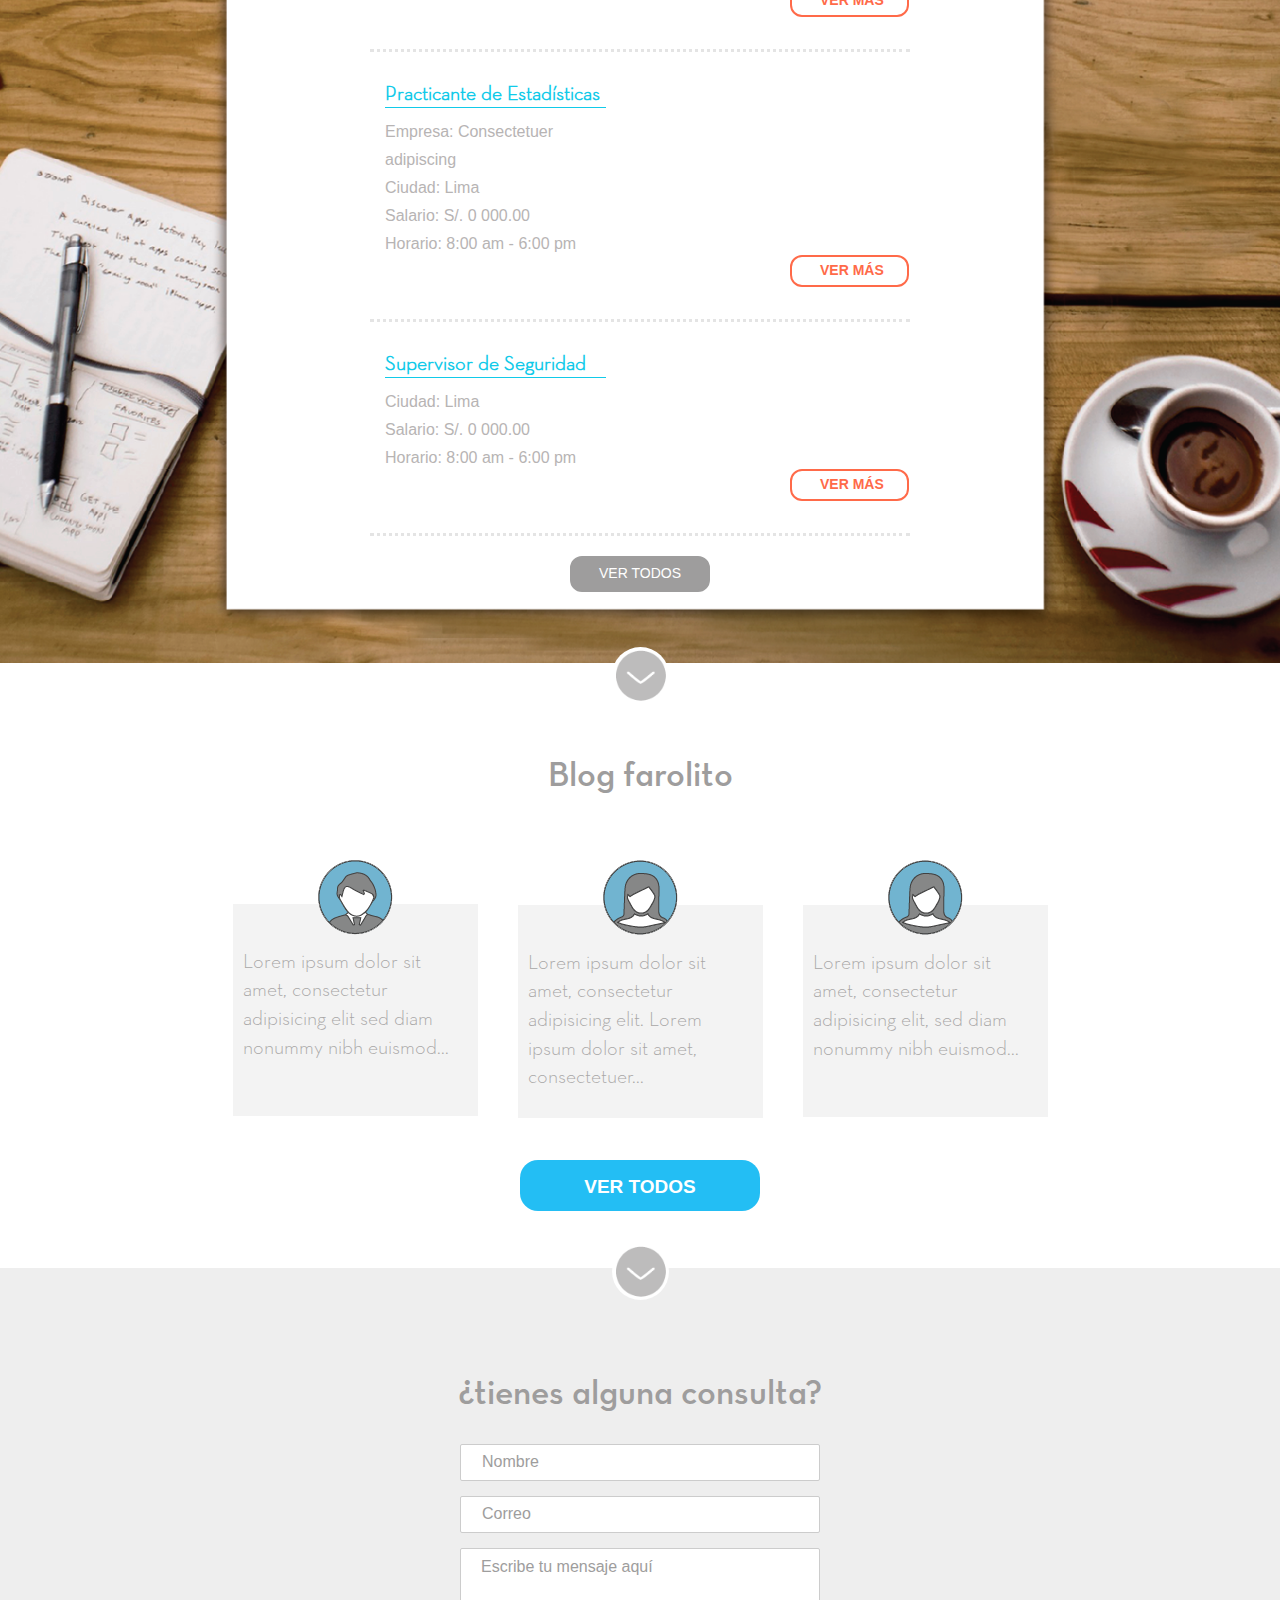
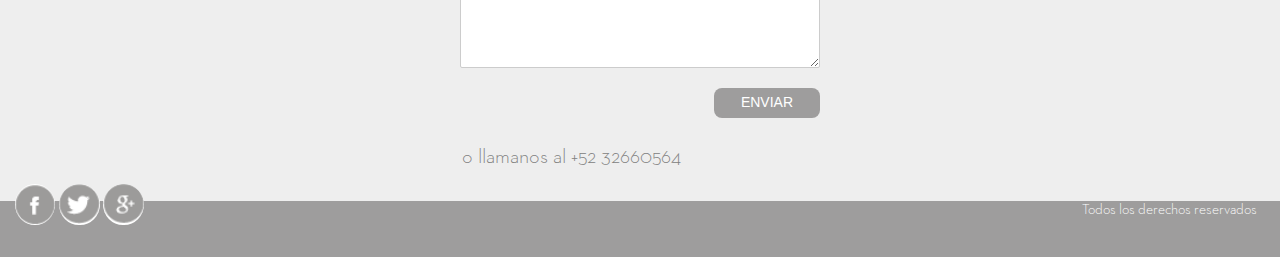
==== commit 3846609a: "subiendo ingreso de datos" ====
--- a/desktop/farolito/index.html
+++ b/desktop/farolito/index.html
@@ -12,36 +12,50 @@
 		<div class="container-fluid">
 			<div class="homepage">
 				<nav class="navbar navbar-default nav-home">
-			    <div class="navbar-header">
-			    	
-			    		<a href="">
-			    			<img src="iconos/iconos-20-1.png" class="logo-nav">
-			    		</a>
-			    	
-			      <button type="button" class="navbar-toggle collapsed" data-toggle="collapse" data-target="#bs-example-navbar-collapse-1">
-			        <span class="sr-only">Toggle navigation</span>
-			        <span class="icon-bar"></span>
-			        <span class="icon-bar"></span>
-			        <span class="icon-bar"></span>
-			      </button>
-			    </div>
-			    <div class="collapse navbar-collapse nav-lista" id="bs-example-navbar-collapse-1">
-			      <ul class="nav navbar-nav navbar-right">
-			        <li><a href="nosotros.html">Sobre nosotros</a></li>
-			        <li class="link-oportunidad"><a href="#">Oportunidades</a></li>
-			        <li class="dropdown">
-			          <a href="#" class="dropdown-toggle btn-dropdown borde-idioma" data-toggle="dropdown" role="button" aria-expanded="false">Es <span class="caret"></span></a>
-			          <ul class="dropdown-menu" role="menu">
-			            <li><a href="#">Ingles</a></li>
-			            <li class="divider"></li>
-			            <li><a href="#">Frances</a></li>
-			          </ul>
-			        </li>
-			      <form class="navbar-form navbar-left nav-home-boton" role="search">
-			        <button type="submit" class=" btn-default boton-home">INGRESAR</button>
-			      </form>
-			      </ul>
-			    </div>
+					<div class="navbar-header">
+						<a href="">
+							<img src="iconos/iconos-20-1.png" class="logo-nav">
+						</a>
+						<button type="button" class="navbar-toggle collapsed" data-toggle="collapse" data-target="#bs-example-navbar-collapse-1">
+						<span class="sr-only">Toggle navigation</span>
+						<span class="icon-bar"></span>
+						<span class="icon-bar"></span>
+						<span class="icon-bar"></span>
+						</button>
+					</div>
+					<div class="collapse navbar-collapse nav-lista" id="bs-example-navbar-collapse-1">
+						<ul class="nav navbar-nav navbar-right">
+							<li><a href="nosotros.html">Sobre nosotros</a></li>
+							<li class="link-oportunidad"><a href="#oportunidades">Oportunidades</a></li>
+							<li class="dropdown">
+								<a href="#" class="dropdown-toggle btn-dropdown borde-idioma" data-toggle="dropdown" role="button" aria-expanded="false">Es <span class="caret"></span></a>
+								<ul class="dropdown-menu" role="menu">
+									<li><a href="#">Ingles</a></li>
+									<li class="divider"></li>
+									<li><a href="#">Frances</a></li>
+								</ul>
+							</li>
+							<form class="navbar-form navbar-left nav-home-boton" role="search">
+								<button type="submit" class=" btn-default boton-home" data-toggle="modal" data-target=".bs-example-modal-lg">INGRESAR</button>
+									<div class="modal fade bs-example-modal-lg" tabindex="-1" role="dialog" aria-labelledby="myLargeModalLabel" aria-hidden="true">
+  									<div class="modal-dialog modal-lg">
+									    <div class="modal-content">
+									    	<div class="contactanos tex-center">
+									    		<h2>Ingresa tu cuenta</h2>
+									      	<input type="text" nombre="nombres" placeholder="Usuario">
+													<input type="text" nombre="e-mail" placeholder="Contraseña">
+									    	</div>
+									    	<button type="submit" class=" botonpop btn-default boton-home" data-toggle="modal" data-target=".bs-example-modal-md">INGRESAR</button>
+									    	<div class="preguntas">
+													<p>¿Olvidaste tu contraseña?<br></p>
+													<p>¿No estás resgistrado? creo tu cuenta aquí</p>
+										 		</div>
+									    </div>
+							  		</div>
+									</div>
+							</form>
+						</ul>
+					</div>
 				</nav>
 				<div class="row">
 					<div class="col-sm-6 mt-63"></div>
@@ -58,15 +72,15 @@
 								<p class="hidden-sm hidden-md hidden-lg">Con una evaluación rigurosa, identificamos la sinergia óptima entre trabajador y empresa, aumentando la productividad, la permanencia y la felicidad de los trabajadores.</p>
 							</div>
 						</div>
-							<img class=" img-media hidden-sm hidden-md hidden-lg"src="img/img-05.jpg">
-				   	 	<a href=""class="boton-perfil">CREA TU PERFIL</a>
+						<img class=" img-media hidden-sm hidden-md hidden-lg"src="img/img-05.jpg">
+						<a href=""class="boton-perfil">CREA TU PERFIL</a>
 					</div>
 				</div>
 				<div class="arrow-homepage text-center hidden-xs">
 					<a href="#metodologia">
 						<img src="iconos/iconos-15.png">
 					</a>
-				</div>	
+				</div>
 			</div>
 		<!-- termina HOME -->
 		<!-- metodología -->
@@ -113,7 +127,7 @@
 							<div class="line-pilar-vertical hidden-xs"></div>
 							<div class="pilar-2">
 								<h3>Análisis continuo</h3>
-								<span>Actualización continua de perfil óptimo para cada puesto, que permita incorporar cambios en la economía laboral u operaciones internas que impactenel día al día.</span>
+								<span>Actualización continua de perfil óptimo para cada puesto, que permita incorporar cambios en la economía laboral u operaciones internas que impacte en el día al día.</span>
 								<div class="boton-metodlogia hidden-xs">VER MÁS</div>
 							
 							</div>
@@ -137,22 +151,24 @@
 			<div id="postulantes" class="farolito-postulantes text-center">
 				<div class="container">
 						<h2>Farolito para Postulantes</h2>
-						<p>Alcansa tu potencial profesional con Farolito</p>
+						<p class="hidden-xs">Alcansa tu potencial profesional con Farolito</p>
 						<div class="row postulante-perfil">
 							<div class="col-sm-2 number-one-postulantes">
 								<img src="iconos/numeros-39.png">
 							</div>
 							<div class="col-sm-3 perfil-postulante">
-								<h4>Crea tu perfil</h4>
+								<h4 class="hidden-xs">Crea tu perfil</h4>
 								<!-- <div class="line-postulante-horizontal"></div> -->
 							</div>
 							<div class="col-sm-2 img-postulantes">
 								<img src="iconos/iconos-09-1.png">
+								<h4  class="perfil hidden-sm hidden-md hidden-lg">Crea tu perfil</h4>
+									<div class="hidden-sm hidden-md hidden-lg line-perfil"></div>
 								<div class="line-postulante-vertical hidden-xs"></div>
 							</div>
 								<div class="line-postulante-horizontal-1 hidden-xs"></div>
 							<div class="col-sm-3 text-left">
-								<span>ingresa tus datos en nuestra página y forma parte de nuesta comunidad.</span>
+								<span class="ingresa-page">ingresa tus datos en nuestra página y forma parte de nuesta comunidad.</span>
 							</div>
 						</div>
 						<div class="row oportunidad-perfil">
@@ -160,7 +176,7 @@
 								<img src="iconos/numeros-37.png">
 							</div>
 							<div class="col-sm-3 oportunidad-postulante-2 text-left">
-								<h4>Postula a oportunidades laborales</h4>
+								<h4 class="hidden-xs">Postula a oportunidades laborales</h4>
 								<!-- <div class="line-postulante-horizontal"></div> -->
 							</div>
 							<div class="col-sm-2 img-postulantes">
@@ -237,7 +253,7 @@
 		<!-- termino de farolito para empresas -->
 		<!-- comienza farolito para centros educativos -->
 		<div id="educativos" class="farolito-educativas">
-		<div class="container text-center">
+		<div class="container educativos text-center">
 			<h2>Farolito para Centros Educativos</h2>
 			<h4>Desarrolla el mejor talento</h4>
 			<div class="line4"></div>
@@ -351,7 +367,7 @@
 		<!-- termina lista de oportunidades -->
 		<!-- comienzo del blog -->
 			<div id="blog"class="blog">
-				<div class="container">
+				<div class="container blog-2">
 						<h2>Blog farolito</h2>
 							<div class="row">
 								<div class="col-md-1-5"></div>
@@ -438,7 +454,6 @@
 
 
 	</div>
-
 		<script src="https://ajax.googleapis.com/ajax/libs/jquery/1.11.2/jquery.min.js"></script>
 		<!-- Javascripts de Bootstrap -->
 		<script src="javascripts/b3/dropdown.js"></script>
@@ -446,7 +461,22 @@
 		<script src="javascripts/bootstrap/js/bootstrap.min.js"></script>
 		<script src="javascripts/b3/transition.js"></script>
 		<script src="farolito.js"></script>
-
+		<script>
+			$(function() {
+			  $('a[href*=#]:not([href=#])').click(function() {
+			    if (location.pathname.replace(/^\//,'') == this.pathname.replace(/^\//,'') && location.hostname == this.hostname) {
+			      var target = $(this.hash);
+			      target = target.length ? target : $('[name=' + this.hash.slice(1) +']');
+			      if (target.length) {
+			        $('html,body').animate({
+			          scrollTop: target.offset().top
+			        }, 1000);
+			        return false;
+			      }
+			    }
+			  });
+			});
+		</script>
 	</body>	
 </html>	
 
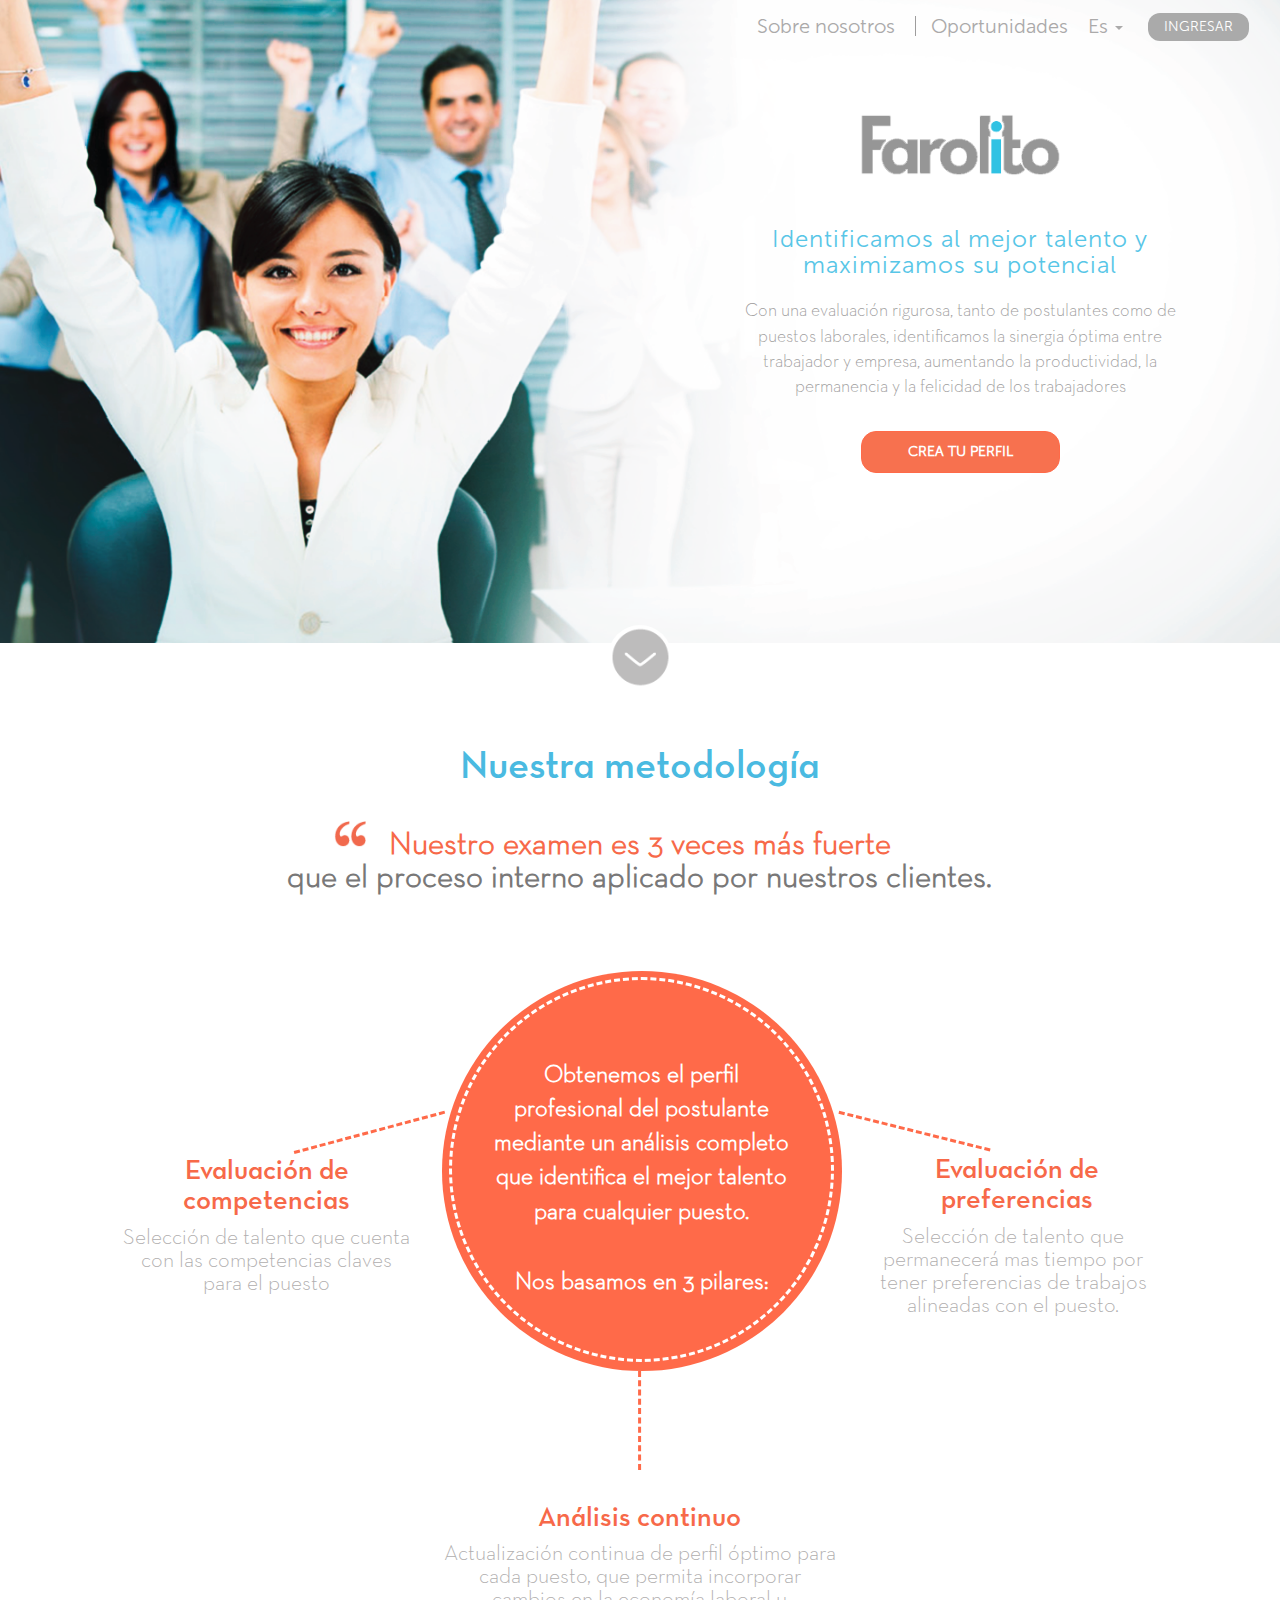
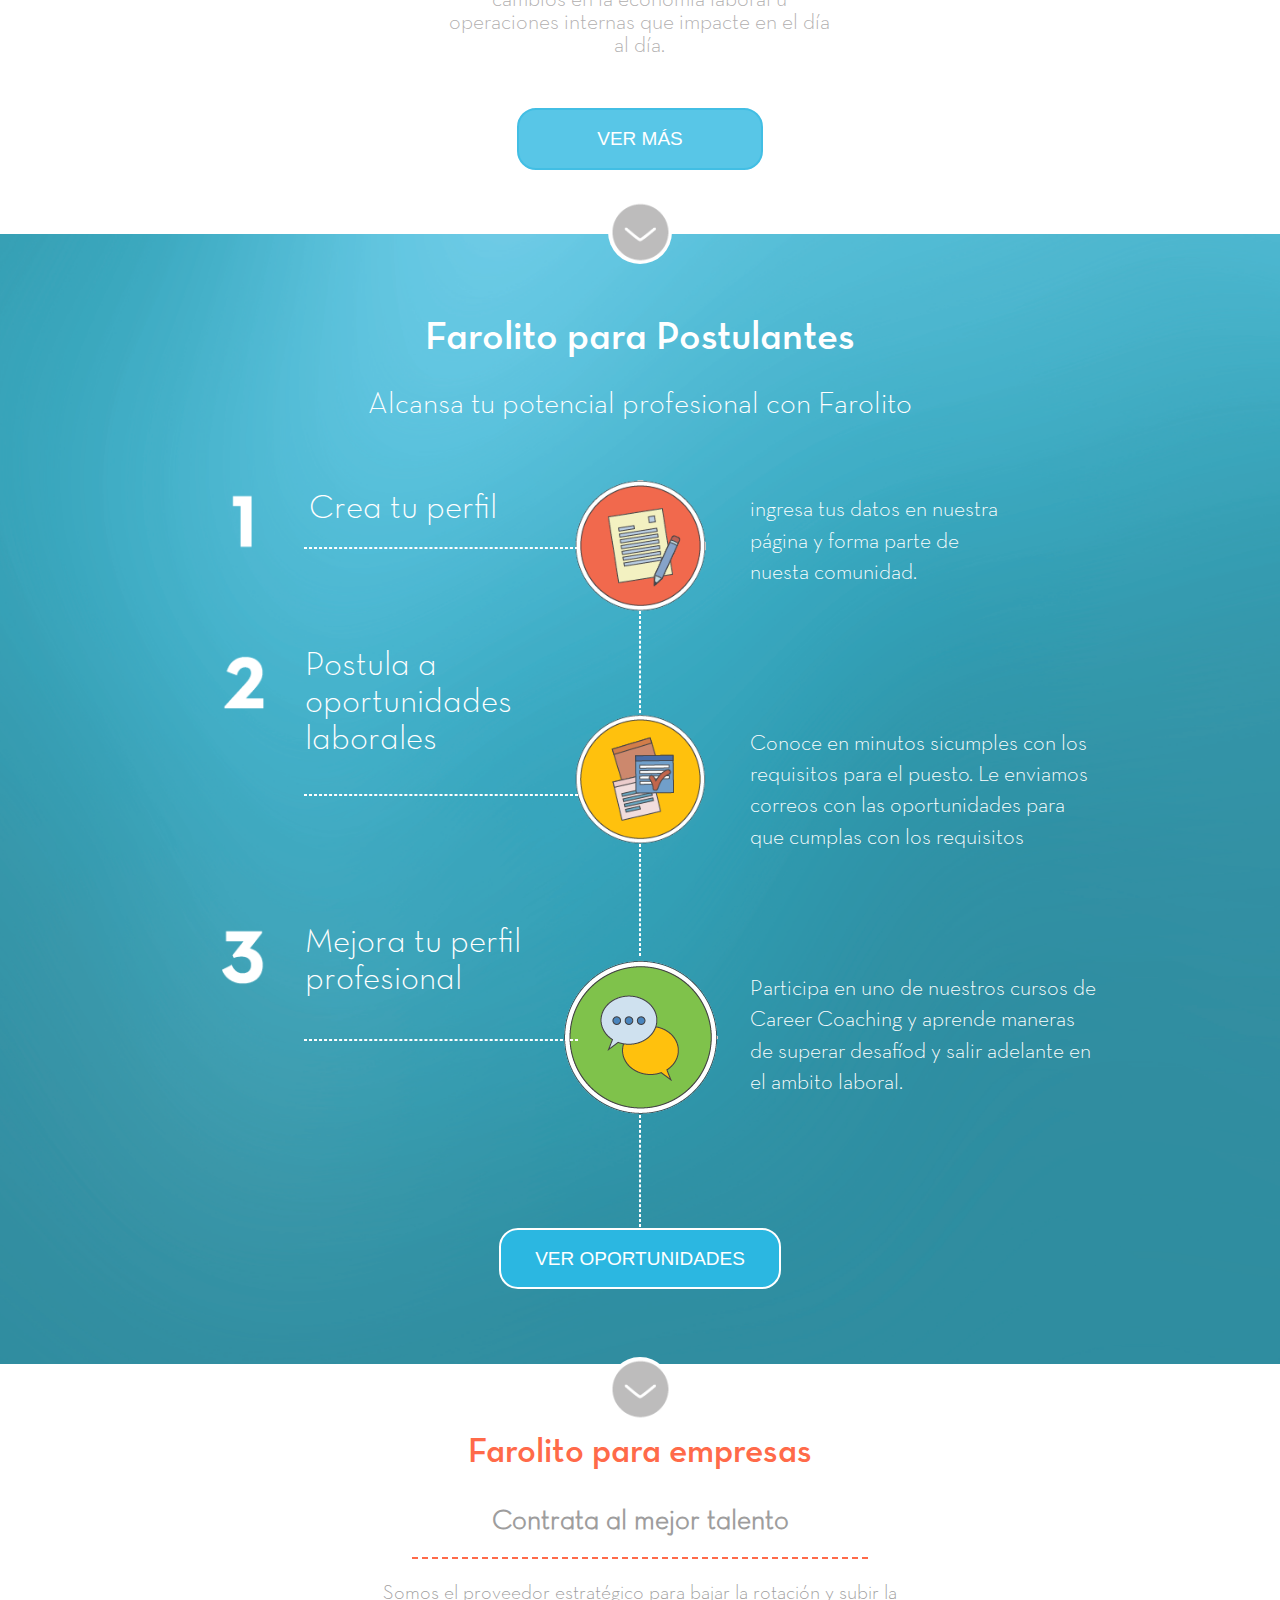
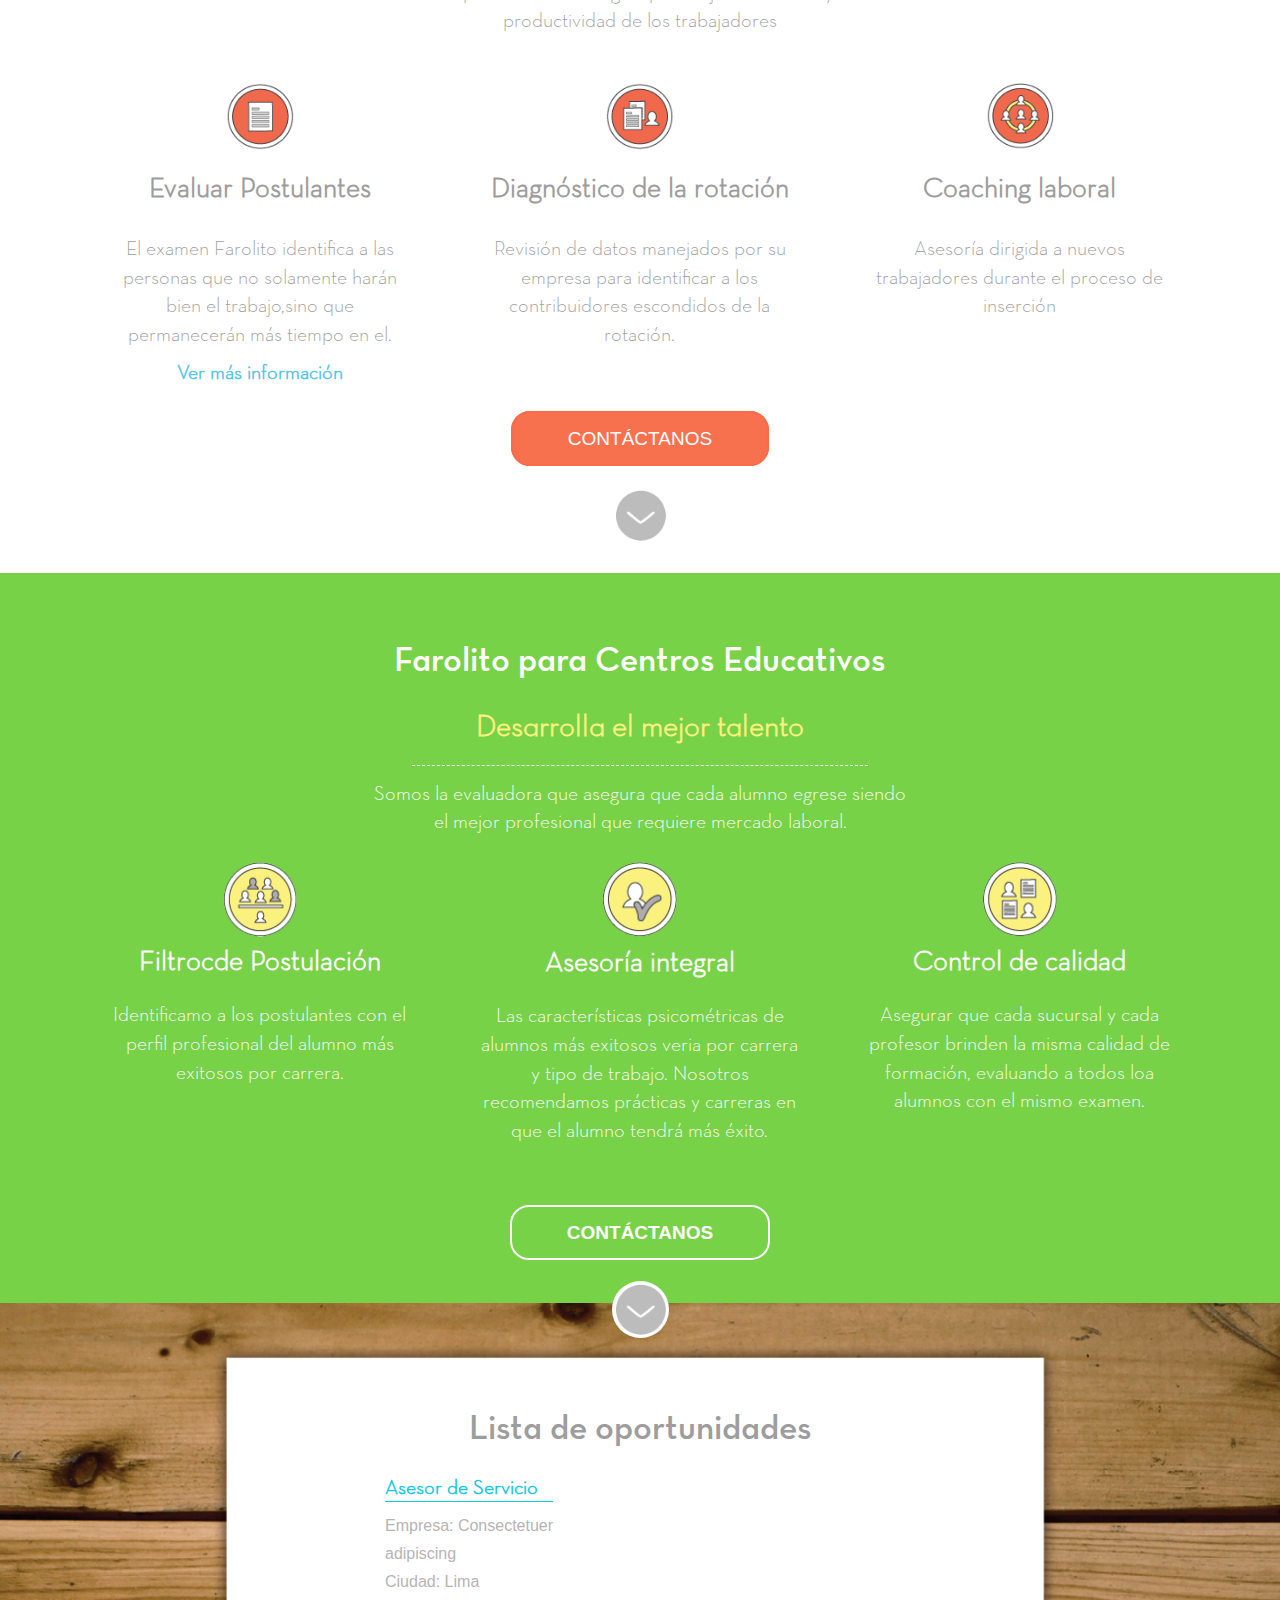
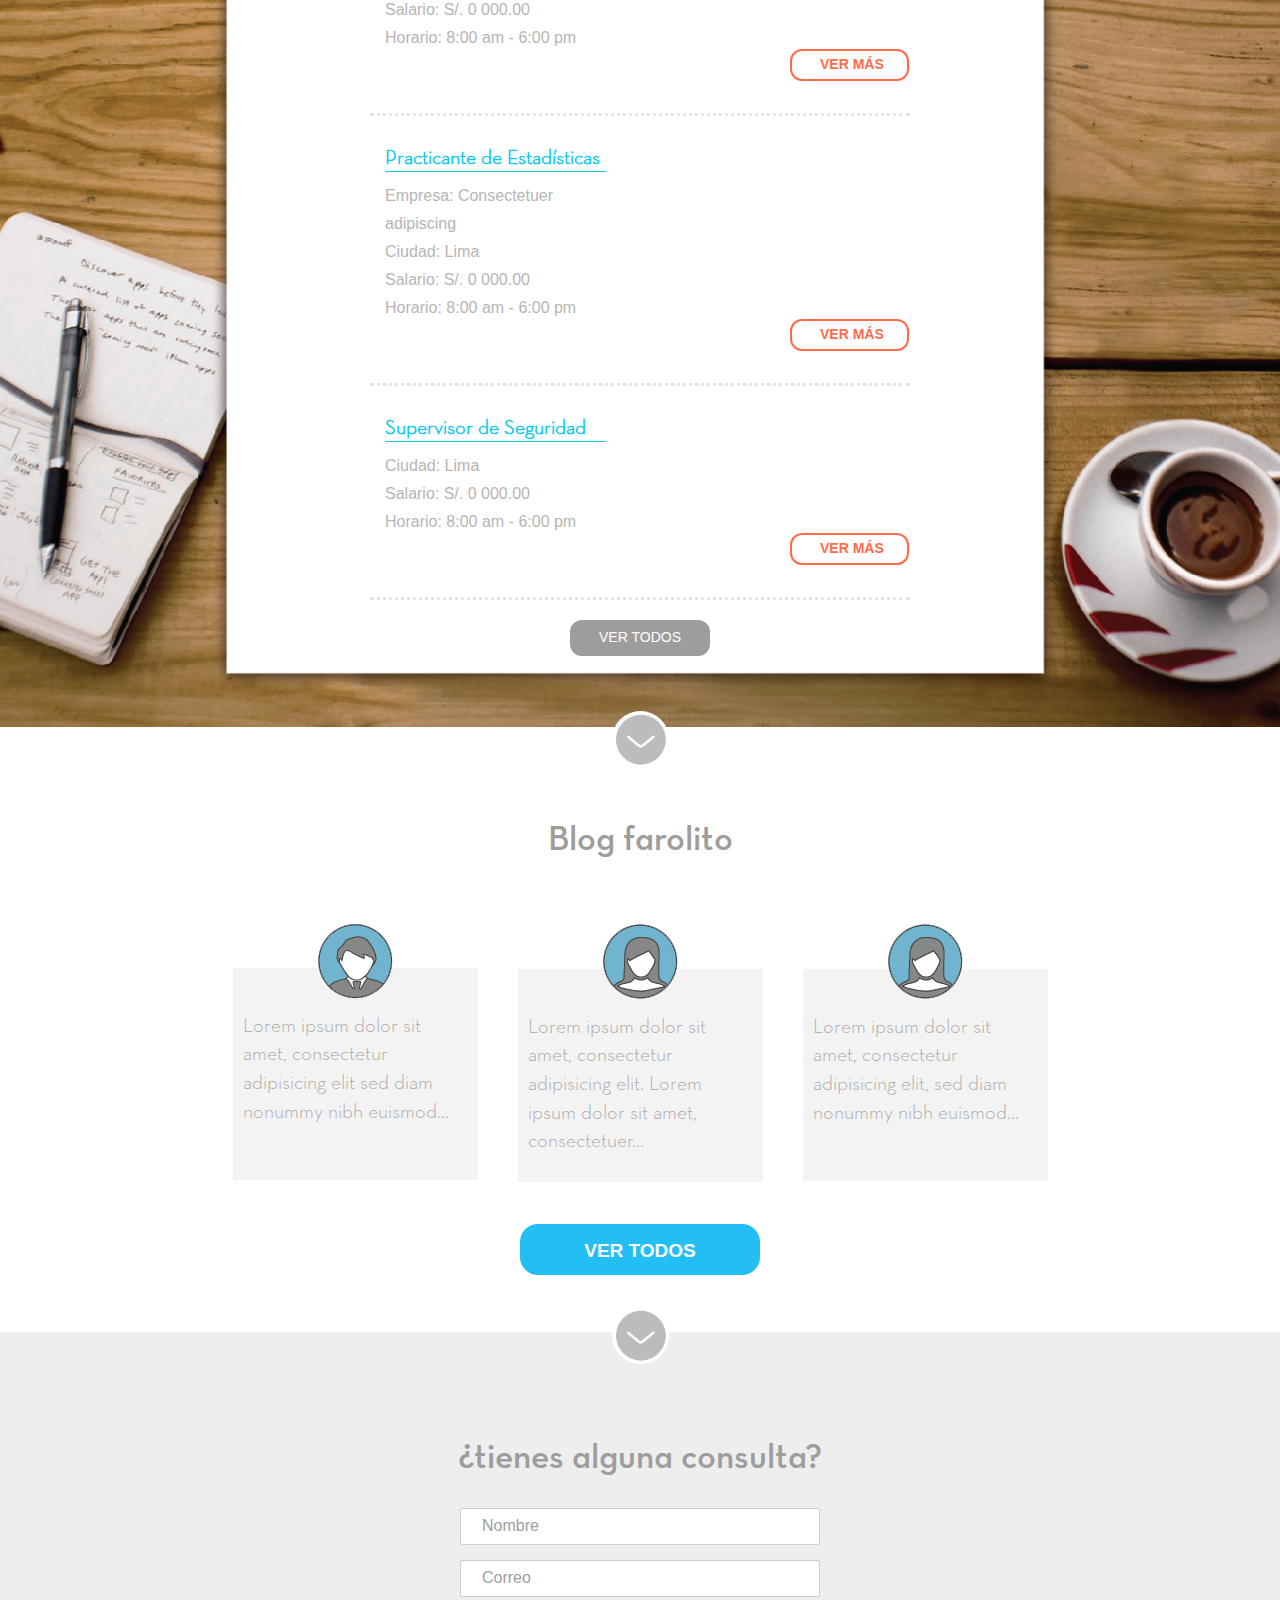
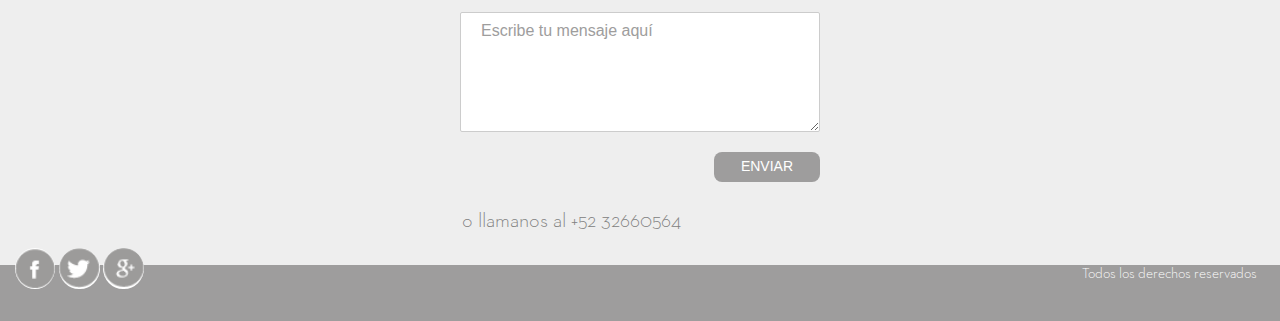
==== commit b7ddd7f6: "subiendo cambios en Responsive-xs" ====
--- a/desktop/farolito/index.html
+++ b/desktop/farolito/index.html
@@ -22,6 +22,8 @@
 						<span class="icon-bar"></span>
 						<span class="icon-bar"></span>
 						</button>
+
+
 					</div>
 					<div class="collapse navbar-collapse nav-lista" id="bs-example-navbar-collapse-1">
 						<ul class="nav navbar-nav navbar-right">
@@ -160,7 +162,7 @@
 								<h4 class="hidden-xs">Crea tu perfil</h4>
 								<!-- <div class="line-postulante-horizontal"></div> -->
 							</div>
-							<div class="col-sm-2 img-postulantes">
+							<div class="col-sm-2 postulantes-1 img-postulantes">
 								<img src="iconos/iconos-09-1.png">
 								<h4  class="perfil hidden-sm hidden-md hidden-lg">Crea tu perfil</h4>
 									<div class="hidden-sm hidden-md hidden-lg line-perfil"></div>
@@ -174,17 +176,19 @@
 						<div class="row oportunidad-perfil">
 							<div class="col-sm-2 number-two-postulantes">
 								<img src="iconos/numeros-37.png">
+
 							</div>
 							<div class="col-sm-3 oportunidad-postulante-2 text-left">
 								<h4 class="hidden-xs">Postula a oportunidades laborales</h4>
-								<!-- <div class="line-postulante-horizontal"></div> -->
 							</div>
 							<div class="col-sm-2 img-postulantes">
 								<img src="iconos/iconos-10-.png">
+								<h4 class="postula-2 hidden-s hidden-md hidden-lg">Postula a oportunidades laborales</h4>
+								<div class="hidden-sm hidden-md hidden-lg line-perfil"></div>
 								<div class="line-postulante-vertical hidden-xs"></div>
 							</div>
 								<div class="line-postulante-horizontal hidden-xs"></div>
-							<div class="col-sm-4 text-left">
+							<div class="col-sm-4 parrafo-2 text-left">
 								<span>Conoce en minutos sicumples con los requisitos para el puesto. Le enviamos correos con las  oportunidades para que cumplas con los requisitos </span>
 							</div>
 						</div>
@@ -194,14 +198,15 @@
 							</div>
 							<div class="col-sm-3 oportunidad-postulante-3 text-left">
 								<h4>Mejora tu perfil profesional</h4>
+								<div class="hidden-sm hidden-md hidden-lg line-perfil-3"></div>
 								<!-- <div class="line-postulante-horizontal"></div> -->
 							</div>
-							<div class="col-sm-2 img-postulantes">
+							<div class="col-sm-2 img-postulantes-3">
 								<img src="iconos/iconos-11-1.png">
 								<div class="line-postulante-vertical hidden-xs"></div>
 							</div>
 								<div class="line-postulante-horizontal hidden-xs"></div>
-							<div class="col-sm-4 text-left">
+							<div class="col-sm-4 perfil-pparrafo-3 text-left">
 								<span>Participa en uno de nuestros cursos de Career Coaching y aprende maneras de superar desafíod y salir adelante en el ambito laboral.</span>
 							</div>
 						</div>
--- a/desktop/farolito/stylesheets/main.css
+++ b/desktop/farolito/stylesheets/main.css
@@ -5569,7 +5569,7 @@
 
 .navbar {
   background-color: transparent;
-  transition: 0.5s ease-in-out; }
+  transition: 0.8s ease-in-out; }
 
 .navbar.scroll {
   background-color: #f0fbfd;
@@ -5583,6 +5583,9 @@
   display: block;
   margin-top: 7px;
   visibility: hidden; }
+
+.boton-perfil {
+  visibility: visible; }
 
 .logo-nav.scroll {
   visibility: visible; }
@@ -6227,6 +6230,9 @@
     width: 5%; }
 
 /*fin de lista de oportunidades*/
+div#empresas {
+  margin-bottom: 64px; }
+
 /*comienza blog*/
 .correo {
   background-color: #eeeeee; }
@@ -6408,6 +6414,30 @@
   padding-bottom: 15px;
   margin-top: 50px; }
 
+.modal-content {
+  border: 5px solid #bcbbbb;
+  border-radius: 46px; }
+
+.contactanos {
+  text-align: center; }
+
+.preguntas {
+  margin-left: 86px; }
+
+.preguntas p {
+  color: #cbcbcb;
+  font-size: 18px; }
+
+button.botonpop.btn-default.boton-home {
+  background-color: #20c3e5; }
+
+.botonpop {
+  margin-left: 410px; }
+
+.contactanos h2 {
+  color: #20c3e5;
+  text-align: center; }
+
 @media screen and (max-width: 480px) {
   .homepage {
     background-image: url(none);
@@ -6420,10 +6450,27 @@
     margin-left: 12%;
     padding: 7px;
     font-size: 12px;
-    border-radius: 12px; }
+    border-radius: 12px;
+    margin-top: 22px; }
+
+  button.navbar-toggle.collapsed {
+    position: relative;
+    top: -48px;
+    left: 20px;
+    background-color: transparent;
+    border: transparent; }
+
+  button.navbar-toggle {
+    float: none; }
+
+  nav.navbar.navbar-default.nav-home {
+    width: 100%; }
 
   .navbar {
     float: left; }
+
+  .navbar-header {
+    height: 54px; }
 
   .img-media {
     width: 100%;
@@ -6434,8 +6481,11 @@
 
   .logo img {
     width: 60%;
-    padding-top: 16px;
+    padding-top: 0px;
     padding-bottom: 20px; }
+
+  .logo-nav.scroll {
+    visibility: hidden; }
 
   .lema h1 {
     font-weight: bold;
@@ -6457,7 +6507,182 @@
 
   .subtitulos {
     margin-top: 32px;
-    margin-bottom: 0px; } }
+    margin-bottom: 0px; }
+
+  .pilar-1 {
+    padding: 0px 25px;
+    padding-bottom: 34px; }
+
+  .pilar-2 {
+    padding-bottom: 32px; }
+
+  .pilar-2 h3 {
+    margin-top: 30px;
+    padding-bottom: 9px; }
+
+  .pilar-3 {
+    padding-top: 10px;
+    padding-bottom: 59px; }
+
+  .number-one-postulantes {
+    padding-top: 21px; }
+
+  .number-one-postulantes img {
+    left: 0px;
+    width: 15%;
+    padding-bottom: 28px; }
+
+  .img-postulantes {
+    margin-top: 88px; }
+
+  .img-postulantes img {
+    width: 25%;
+    top: -35px;
+    position: relative; }
+
+  .text-left {
+    text-align: center;
+    position: relative;
+    top: -60px;
+    line-height: 25px; }
+
+  .row.postulante-perfil {
+    padding-bottom: 0px; }
+
+  .number-two-postulantes img, .number-tree-postulantes img {
+    width: 15%;
+    left: 0px;
+    top: -5px; }
+
+  .parrafo-2 {
+    top: -102px; }
+
+  .oportunidad-postulante-2 h4 {
+    left: 0px;
+    top: 46px;
+    font-size: 32px; }
+
+  .perfil, .postula-2 {
+    color: white;
+    font-size: 25px;
+    padding-bottom: 2px;
+    margin-top: -28px;
+    font-weight: bold; }
+
+  .line-perfil, .line-perfil-3 {
+    border: 1px dashed white; }
+
+  .parrafo-2 {
+    top: -63px; }
+
+  .number-tree-postulantes {
+    top: -112px; }
+
+  .oportunidad-postulante-3 h4 {
+    top: 15px;
+    left: 0px;
+    font-size: 25px;
+    font-weight: bold;
+    padding-bottom: 20px; }
+
+  .img-postulantes-3 img {
+    top: -212px;
+    width: 25%;
+    position: relative; }
+
+  .perfil-pparrafo-3 span {
+    top: -22px;
+    top: -69px;
+    position: relative; }
+
+  .line4 {
+    margin-bottom: 29px; }
+
+  .postulante-perfil {
+    padding-bottom: 94px; }
+
+  .img-postulantes {
+    position: relative;
+    top: -58px; }
+
+  .telefono span {
+    left: 0px; }
+
+  .fa-empresas {
+    padding: 18px;
+    top: 36px;
+    padding-bottom: 12px; }
+
+  .fa-empresas img {
+    width: 36%; }
+
+  .fa-empresas h5 {
+    color: #FF6A49; }
+
+  div#empresas {
+    padding-bottom: 130px; }
+
+  a.btn3 {
+    position: relative;
+    top: 78px; }
+
+  .fa-educativas {
+    padding-left: 0px;
+    padding-right: 0px; }
+
+  .farolito-educativas h4 {
+    width: 100%; }
+
+  .fa-educativas img {
+    width: 36%; }
+
+  .educativos {
+    padding-bottom: 67px; }
+
+  .boton-ver-todos2 .btn {
+    width: 50%; }
+
+  .blog-comentario {
+    padding: 12px; }
+
+  .container.blog-2 {
+    padding-bottom: 46px;
+    margin-bottom: 78px; }
+
+  .comentario {
+    background-color: transparent;
+    padding: 30px 10px; }
+    .comentario p {
+      text-align: center; }
+
+  .comentario-2 {
+    background-color: transparent;
+    padding: 30px 10px; }
+    .comentario-2 p {
+      text-align: center; }
+
+  input[type="text"] {
+    width: 100%; }
+
+  textarea {
+    width: 100%; }
+
+  .boton-correo {
+    padding: 13px 81px;
+    float: center;
+    margin-right: 0px; }
+
+  .footer-logo.clearfix img {
+    width: 10%; }
+
+  .footer-logo.clearfix {
+    text-align: center; }
+
+  .footer-drchs-reservados {
+    text-align: center; }
+
+  .intro-nosotros h4 {
+    line-height: 28px; } }
 /*<!-- comienzo sobre nosotros -->*/
 .container-fluid {
   margin-left: 0 auto; }
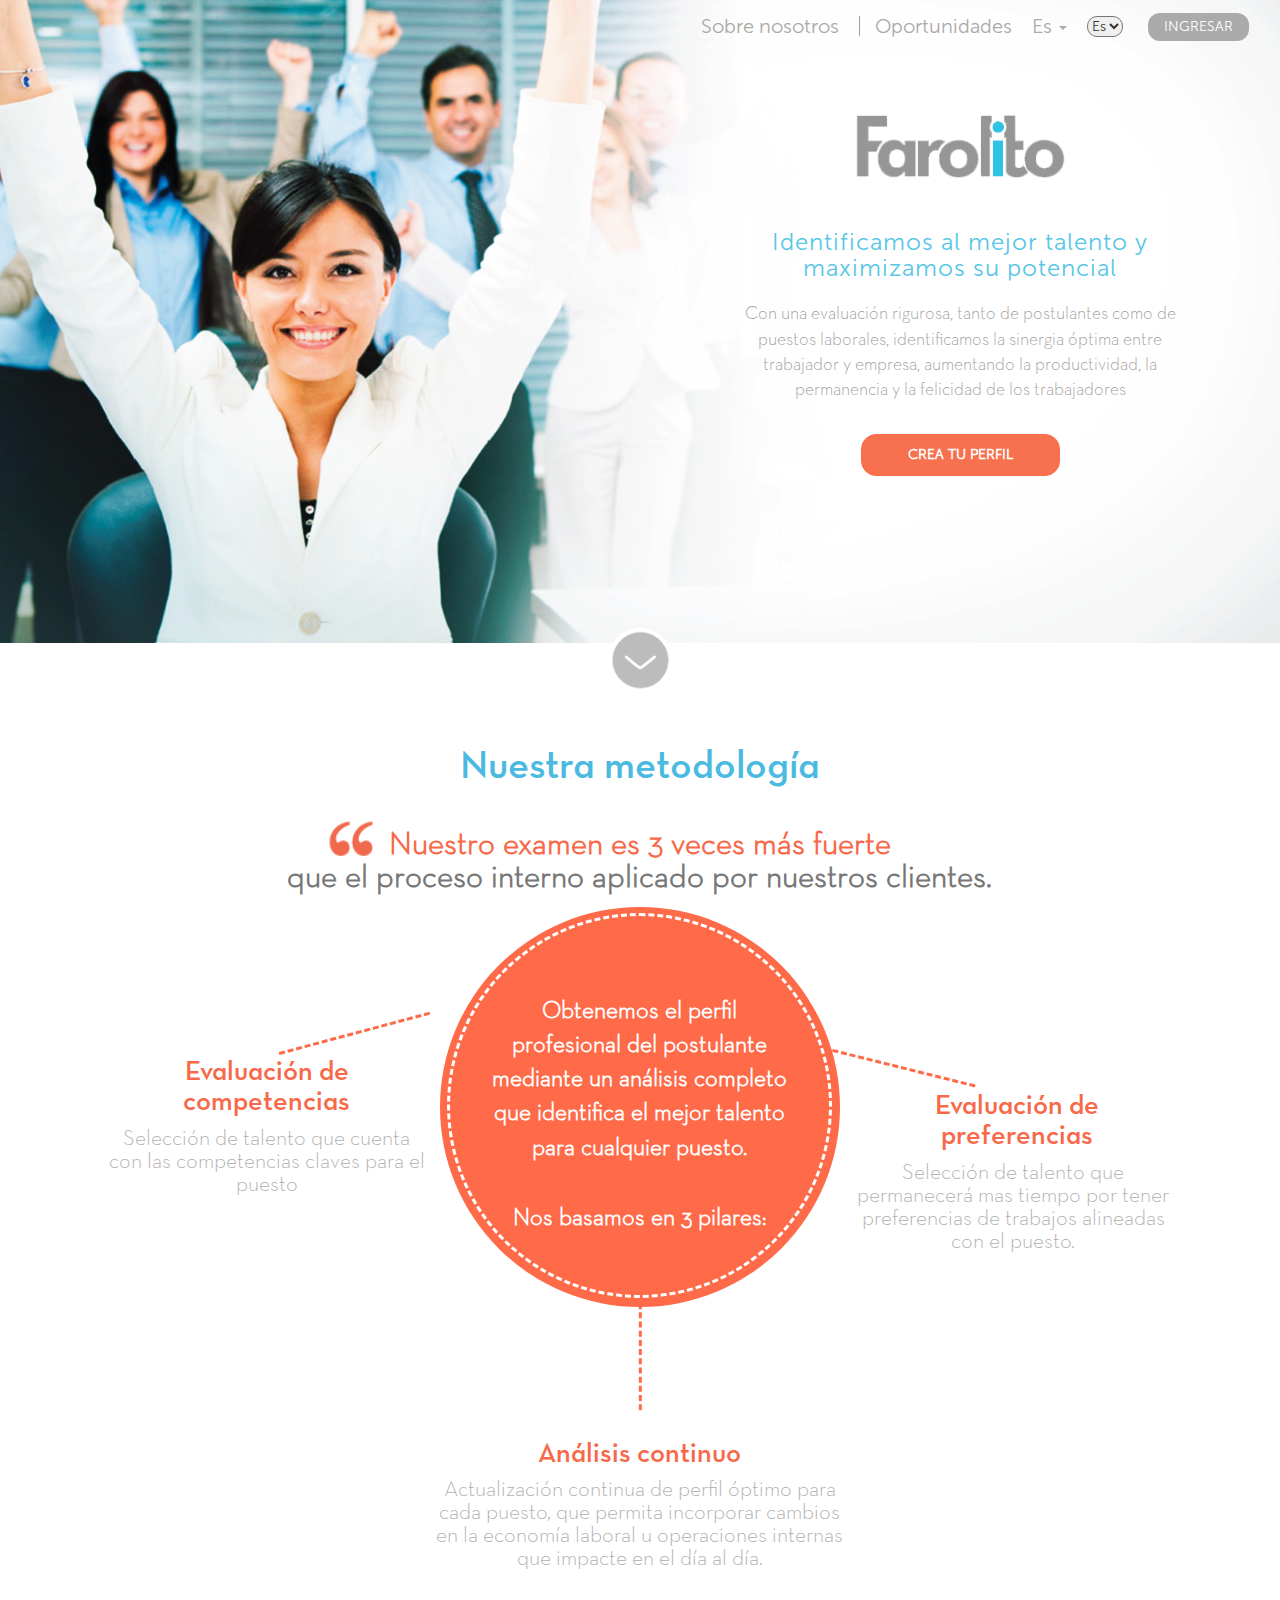
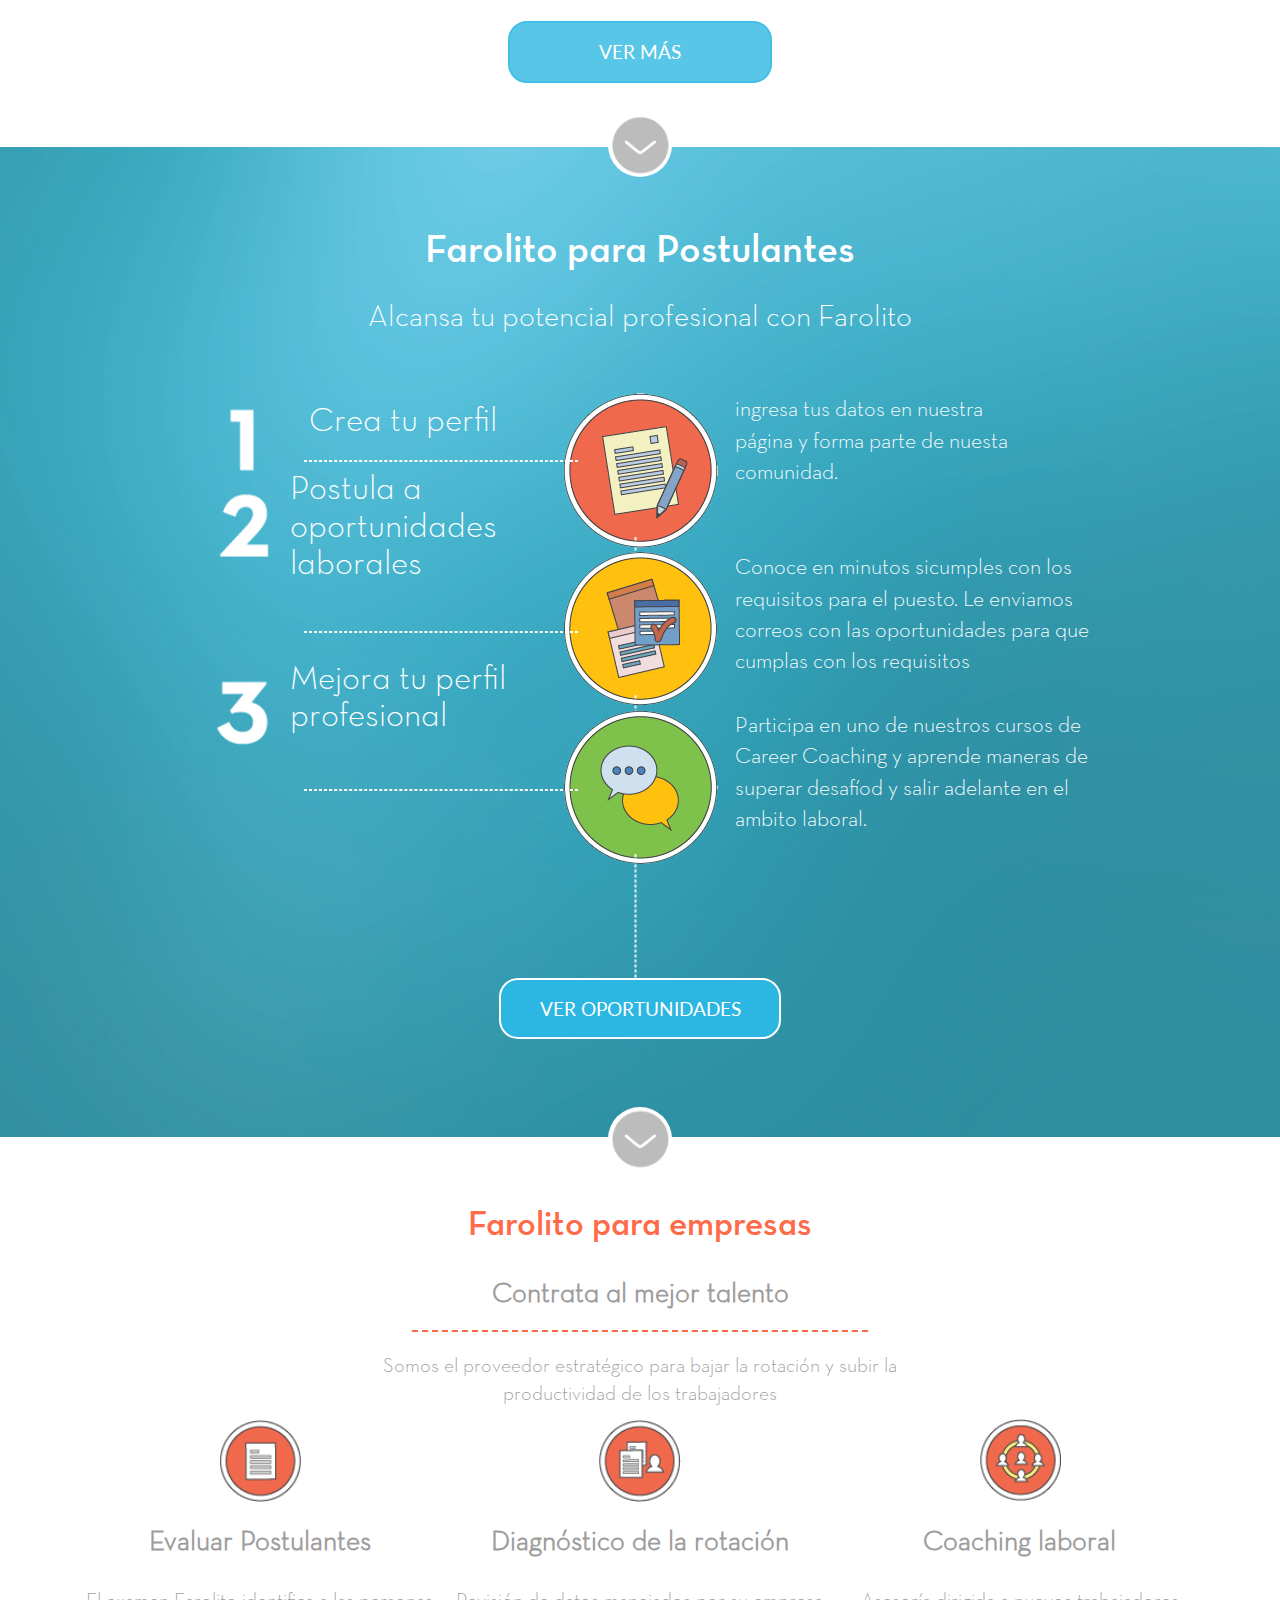
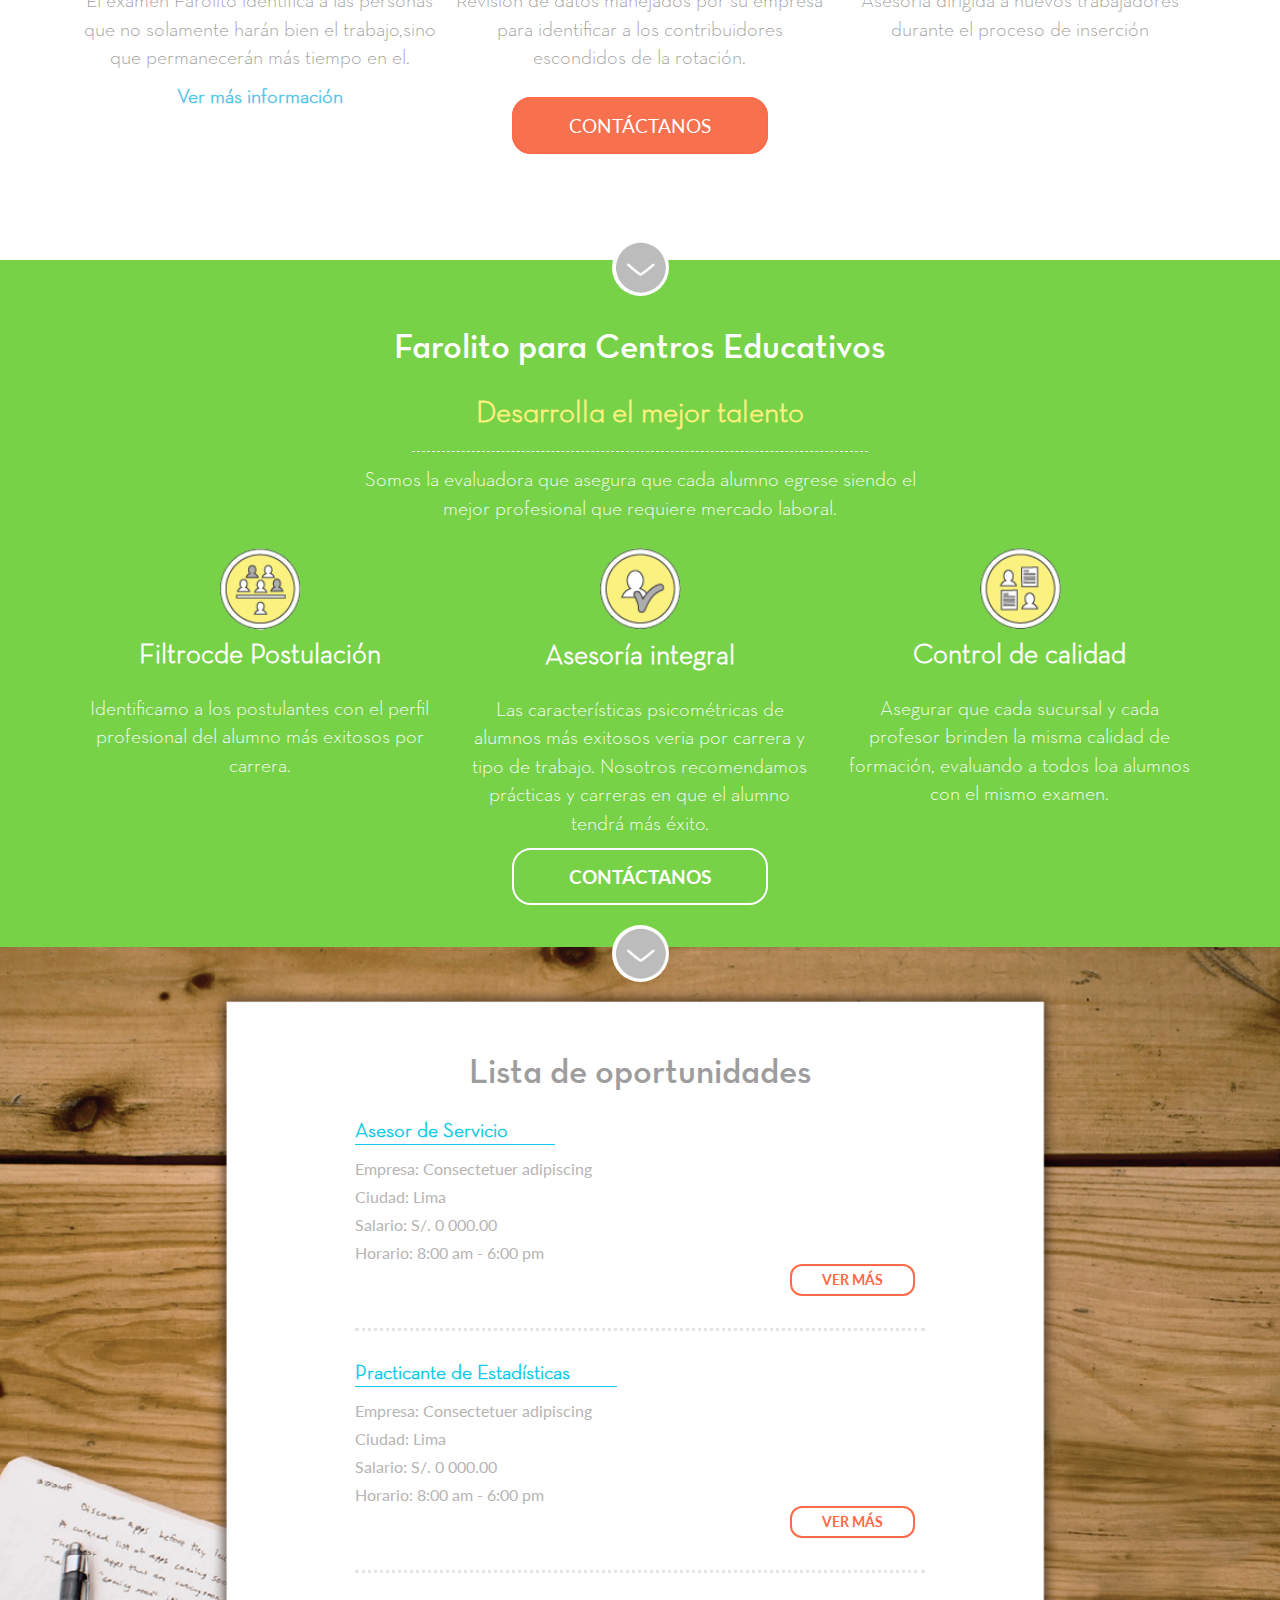
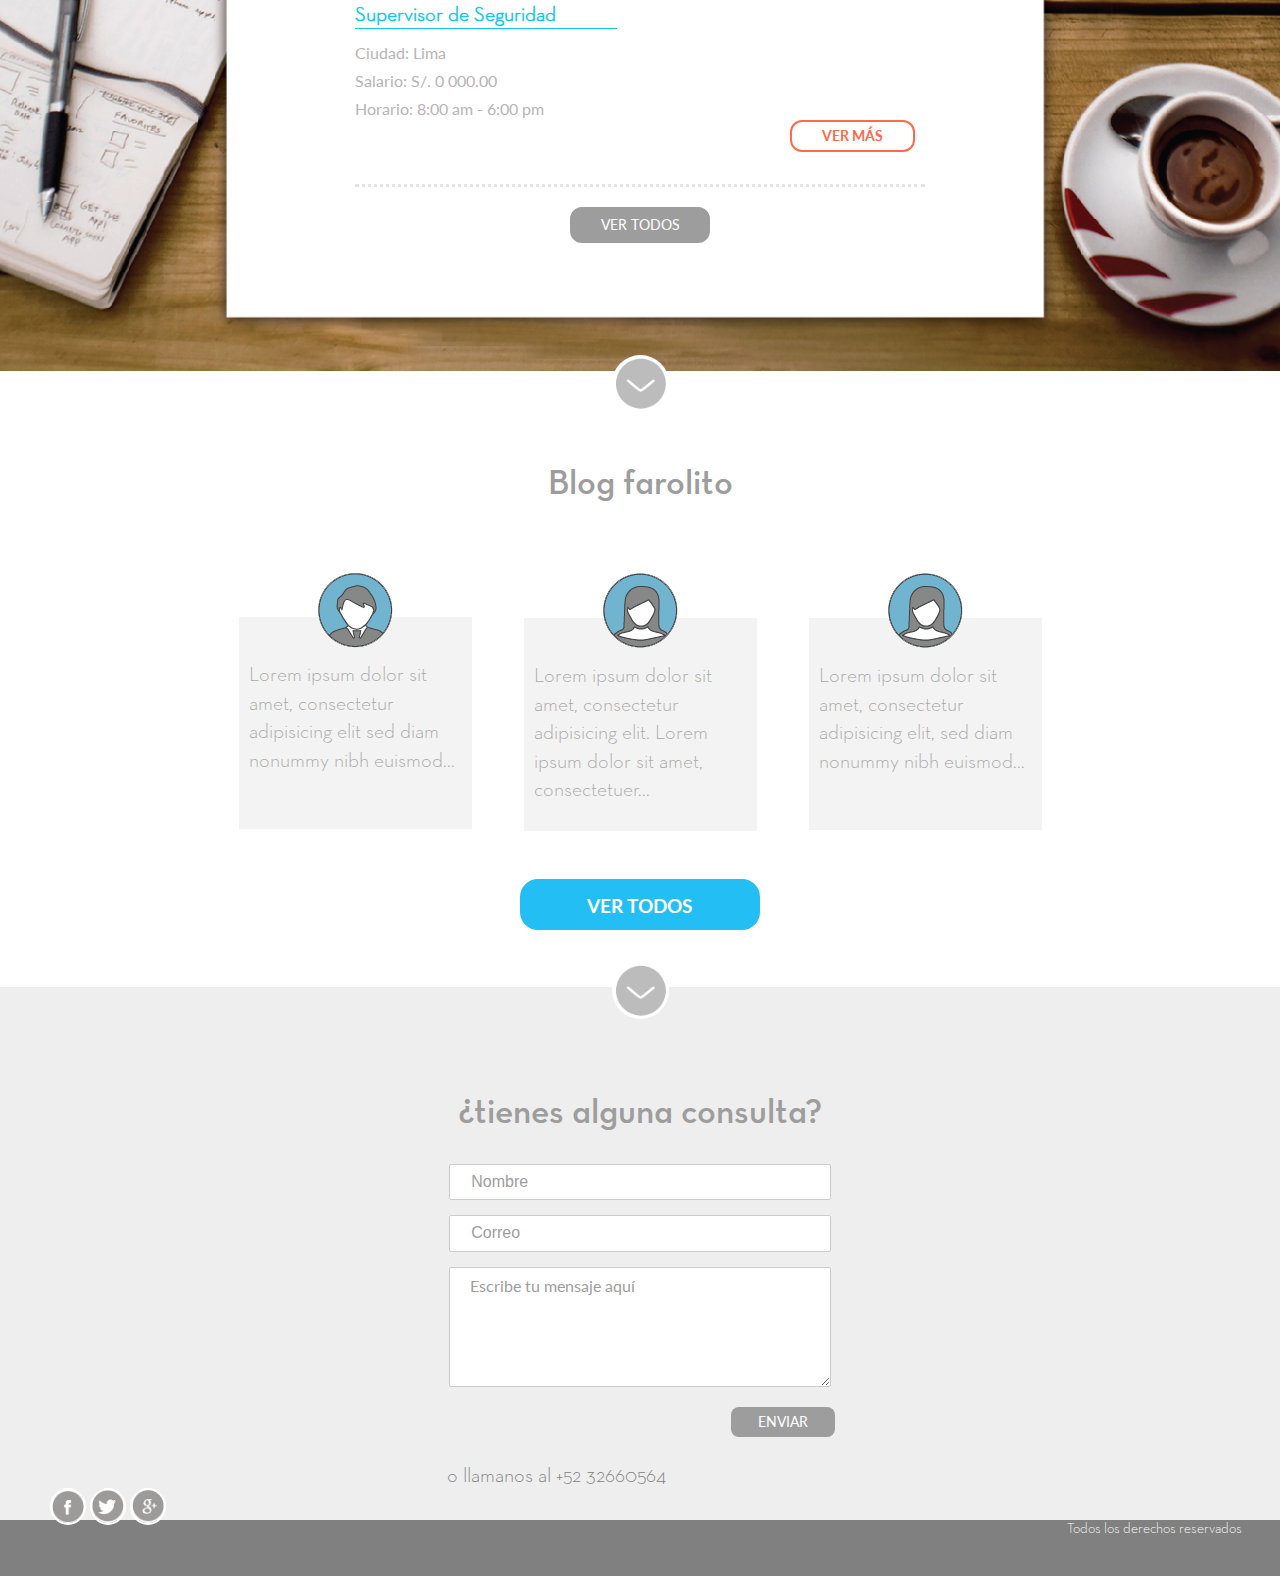
==== commit b2fdbf77: "subiendo blog interno" ====
--- a/desktop/farolito/index.html
+++ b/desktop/farolito/index.html
@@ -30,13 +30,19 @@
 							<li><a href="nosotros.html">Sobre nosotros</a></li>
 							<li class="link-oportunidad"><a href="#oportunidades">Oportunidades</a></li>
 							<li class="dropdown">
-								<a href="#" class="dropdown-toggle btn-dropdown borde-idioma" data-toggle="dropdown" role="button" aria-expanded="false">Es <span class="caret"></span></a>
-								<ul class="dropdown-menu" role="menu">
-									<li><a href="#">Ingles</a></li>
+								<a href="#" class="dropdown-toggle btn-dropdown borde-idioma" data-toggle="dropdown" role="button" aria-expanded="false">Es <span class="caret"></span></a></li>
+								<!-- <ul class="dropdown-menu" role="menu"> -->
+									<!-- <li><a href="#">Ingles</a></li>
 									<li class="divider"></li>
-									<li><a href="#">Frances</a></li>
-								</ul>
-							</li>
+									<li><a href="#">Frances</a></li> -->
+									<li>
+										<select>
+											<option>Es</option>
+											<option>In</option>
+										</select>
+									</li>
+								<!-- </ul> -->
+						<!-- 	</li> -->
 							<form class="navbar-form navbar-left nav-home-boton" role="search">
 								<button type="submit" class=" btn-default boton-home" data-toggle="modal" data-target=".bs-example-modal-lg">INGRESAR</button>
 									<div class="modal fade bs-example-modal-lg" tabindex="-1" role="dialog" aria-labelledby="myLargeModalLabel" aria-hidden="true">
--- a/desktop/farolito/stylesheets/main.css
+++ b/desktop/farolito/stylesheets/main.css
@@ -5577,6 +5577,9 @@
   width: 100%;
   z-index: 10; }
 
+select {
+  border-radius: 10px; }
+
 .logo-nav {
   width: 45%;
   margin: 0 auto;
@@ -5919,7 +5922,7 @@
 .farolito-postulantes {
   background-image: url(../img/img-02.png);
   display: table;
-  height: 1130px;
+  height: 990px;
   width: 100%;
   background-size: cover; }
   .farolito-postulantes h2 {
@@ -6067,7 +6070,7 @@
 
 .arrow-homepage-empresas {
   position: relative;
-  top: 35px;
+  top: 100px;
   margin: 0 auto; }
   .arrow-homepage-empresas img {
     border-radius: 50%;
@@ -6223,7 +6226,7 @@
 
 .arrow-homepage-lista {
   position: relative;
-  top: 55px;
+  top: 112px;
   margin: 0 auto; }
   .arrow-homepage-lista img {
     border-radius: 50%;
@@ -6277,7 +6280,10 @@
   -ms-transition: all 0.2s ease-in-out; }
 
 .blog-comentario {
-  padding: 20px; }
+  padding: 26px; }
+
+.col-md-3.blog-comentario {
+  padding: 26px; }
 
 .comentario:hover, .comentario-2:hover {
   background-color: #ffd13f;
@@ -6385,7 +6391,8 @@
 .footer {
   position: relative;
   background-color: #9E9D9D;
-  height: 56px; }
+  height: 56px;
+  margin-top: 0px; }
 
 .footer span {
   color: white; }
@@ -6833,4 +6840,149 @@
   width: 5%;
   top: 30px; }
 
+/*comienza blog*/
+html, head, body {
+  width: 100%;
+  /*height: 100%;*/
+  font-family: 'Lato', sans-serif; }
+
+.row {
+  margin: 0px;
+  padding: 0px; }
+
+[class*="col-"] {
+  padding: 0px;
+  margin: 0px; }
+
+.navbar-form {
+  margin-left: 0px;
+  margin-right: 0px; }
+
+.icono-logo-blog img {
+  float: left;
+  padding: 5px 0 0 56px; }
+
+.nav-style {
+  background-color: #edfafc; }
+
+.boton-salir {
+  border-radius: 11px;
+  width: 110px;
+  color: white;
+  background-color: gray;
+  border-bottom: transparent; }
+
+.logo-name.clearfix {
+  line-height: 1px;
+  padding-bottom: 20px; }
+
+.logo-name h4 {
+  color: #11CAE9;
+  font-size: 24px; }
+
+.logo-name span {
+  color: gray;
+  font-size: 18px; }
+
+.logo-name img {
+  float: left;
+  width: 12.5%; }
+
+h3.blog-name {
+  color: #11CAE9;
+  font-size: 35px; }
+
+.farolito-blogger {
+  color: #a09f9f; }
+
+.farolito-blogger p {
+  font-size: 17px;
+  line-height: 28px;
+  margin-bottom: 22px;
+  color: #AEAEAE; }
+
+.img-blog {
+  padding-bottom: 20px;
+  width: 100%; }
+
+.footer {
+  position: relative;
+  background-color: gray;
+  height: 56px;
+  margin-top: 0px; }
+
+.footer-logo img {
+  border-radius: 50%;
+  border: 2px solid white; }
+
+.footer-logo {
+  padding-left: 50px;
+  position: absolute;
+  margin-top: -15px; }
+
+.footer-drchs-reservados {
+  color: white; }
+
+.list-blog {
+  background-color: #F1F1F1;
+  width: 54%;
+  margin: 0 auto;
+  color: #a09f9f; }
+
+.list-blog ul {
+  list-style: none;
+  padding: 0px; }
+
+.list-blog li {
+  border-bottom: 1px solid #a09f9f;
+  width: 126px; }
+
+.list-blog ul {
+  padding: 20px; }
+
+.articulos {
+  color: orange; }
+
+.articulos h5 {
+  padding-left: 73px; }
+
+.list-blog p {
+  padding: 34px 24px; }
+
+.ultimos-articulos h5 {
+  padding-left: 73px;
+  margin-top: 50px;
+  color: orange;
+  margin-bottom: 0px; }
+
+.logo-ultimos-articulos img {
+  width: 18%;
+  position: relative;
+  top: 28px; }
+
+.list-blog:hover {
+  background-color: #ffd13f;
+  transition: 0.8s ease-in-out; }
+
+.list-blog a li:hover {
+  text-decoration: none;
+  color: white; }
+
+.list-blog p:hover {
+  color: white; }
+
+.blogger-content li {
+  padding-top: 20px;
+  padding-bottom: 20px;
+  list-style: none;
+  /*padding-left: 20px;*/ }
+
+.img-blogr img {
+  width: 80%; }
+
+input[type="text"] {
+  /*margin-left: 20px;*/ }
+
+/*Termina blog*/
+
 /*# sourceMappingURL=main.css.map */
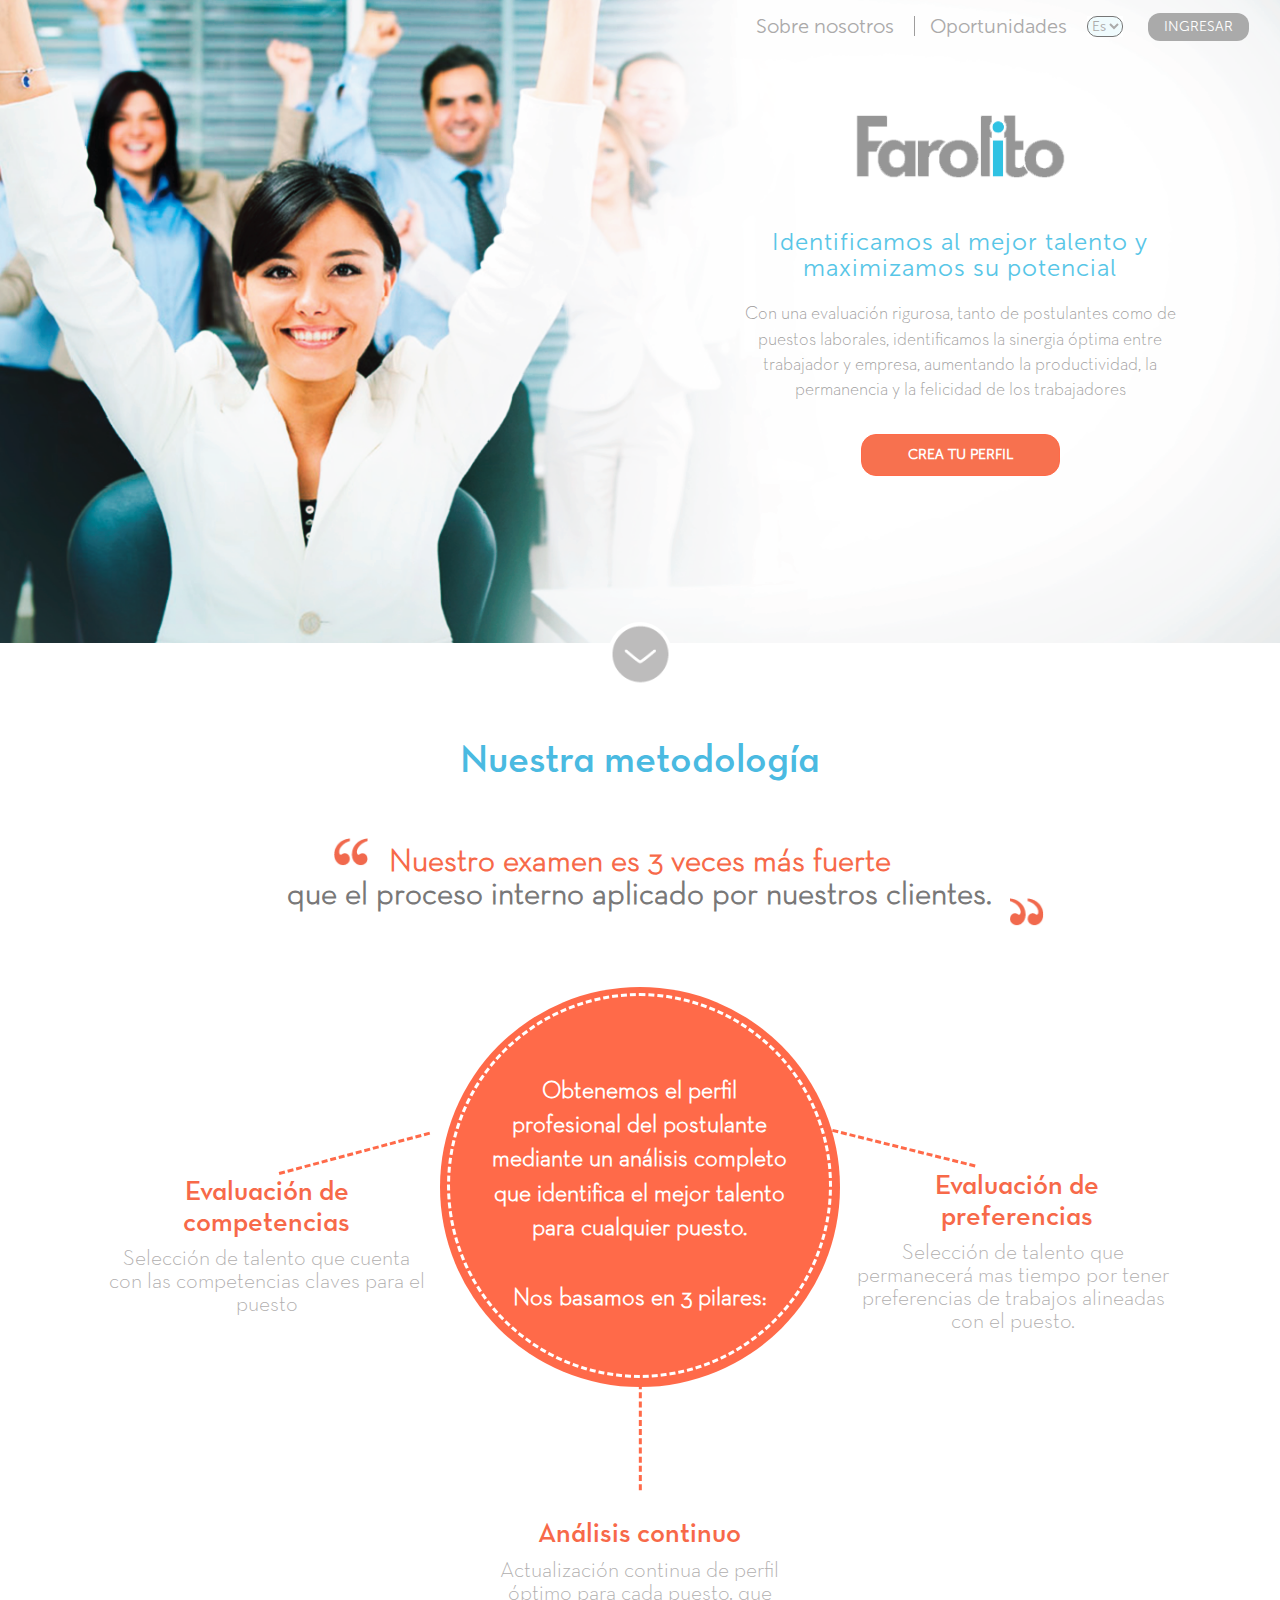
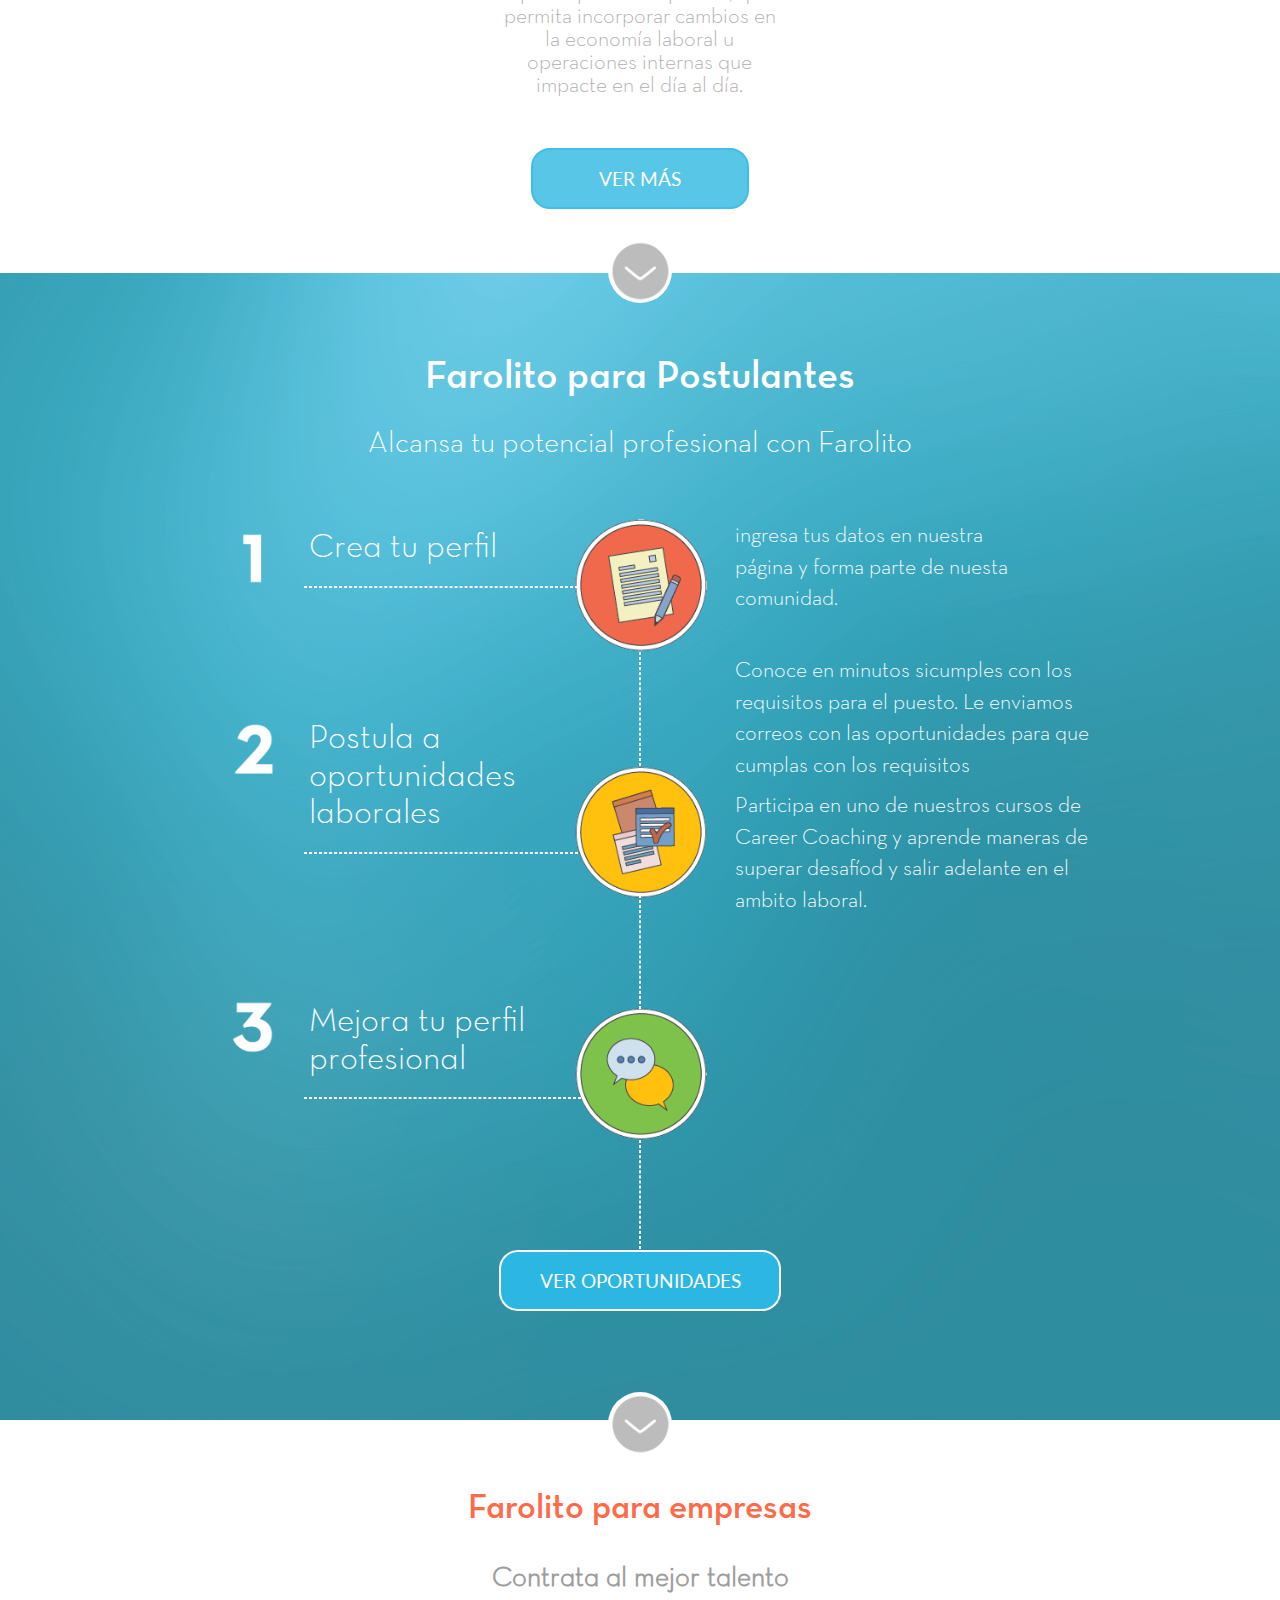
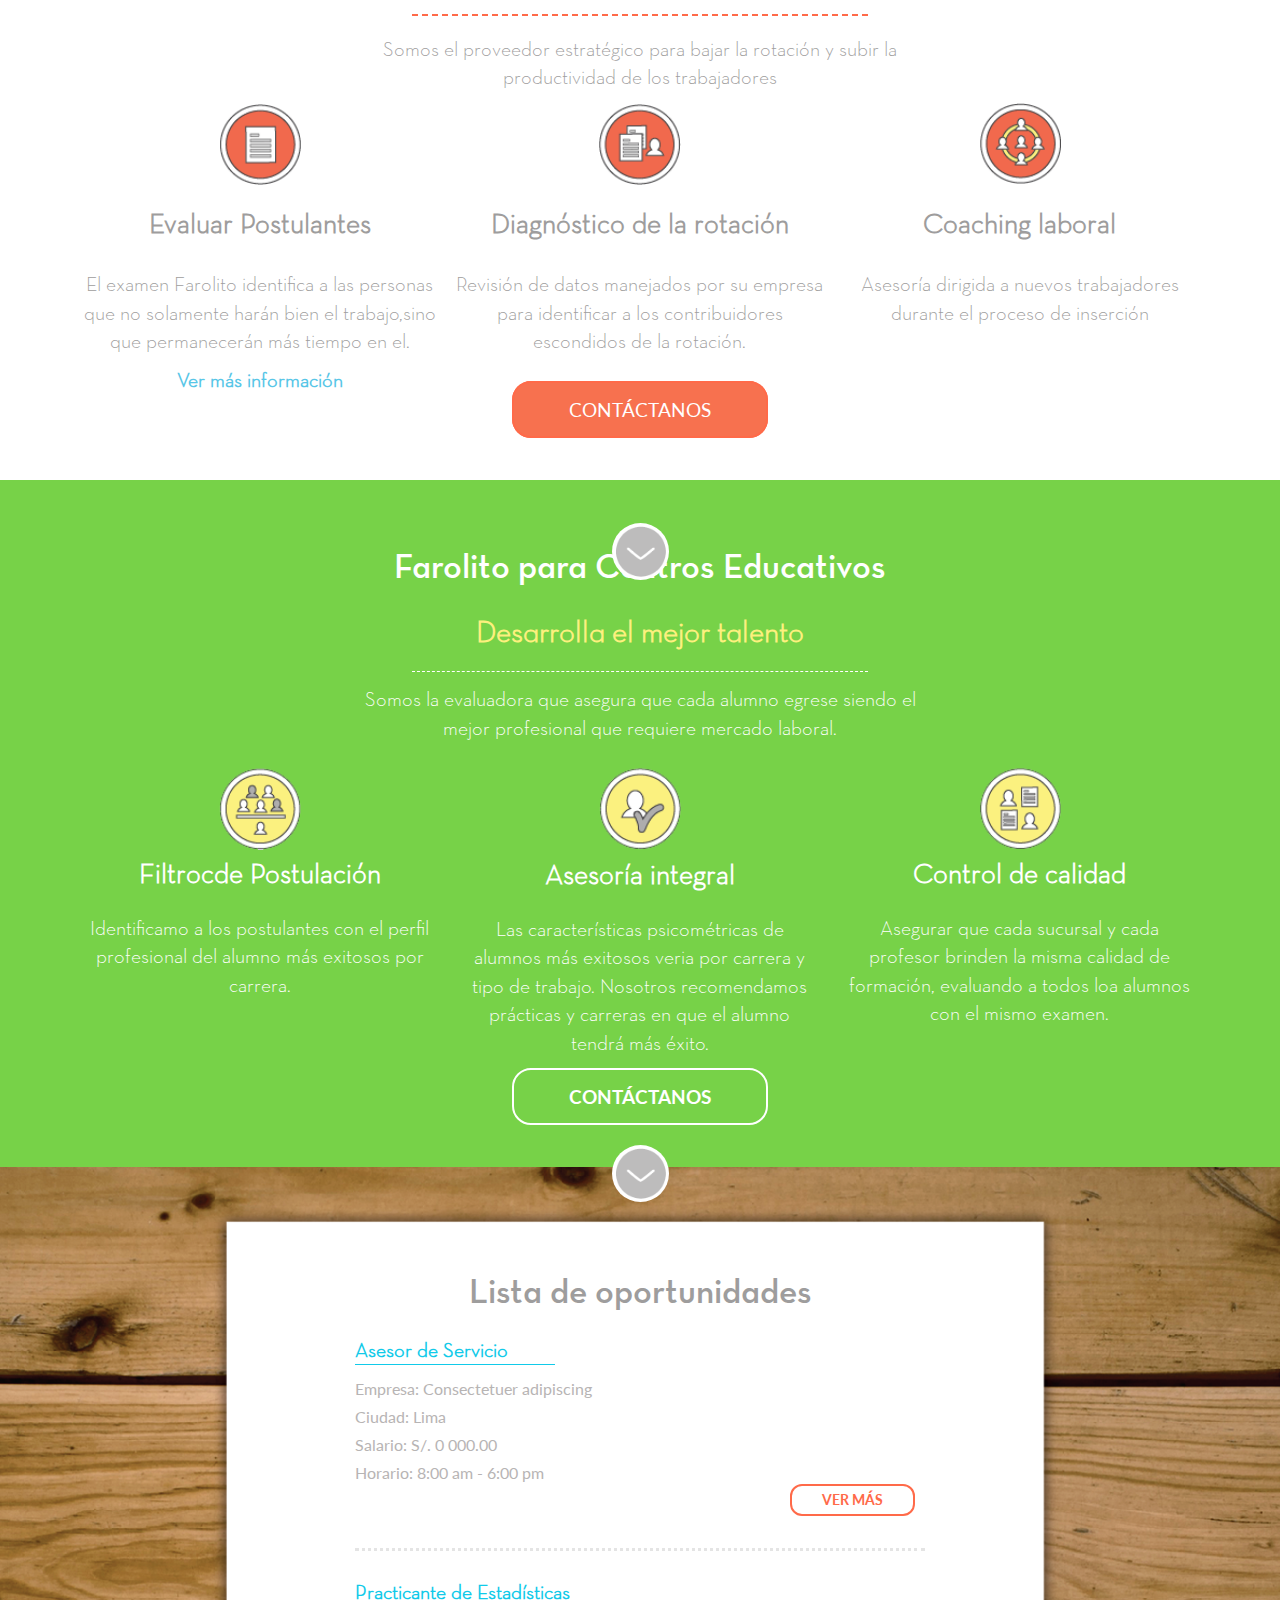
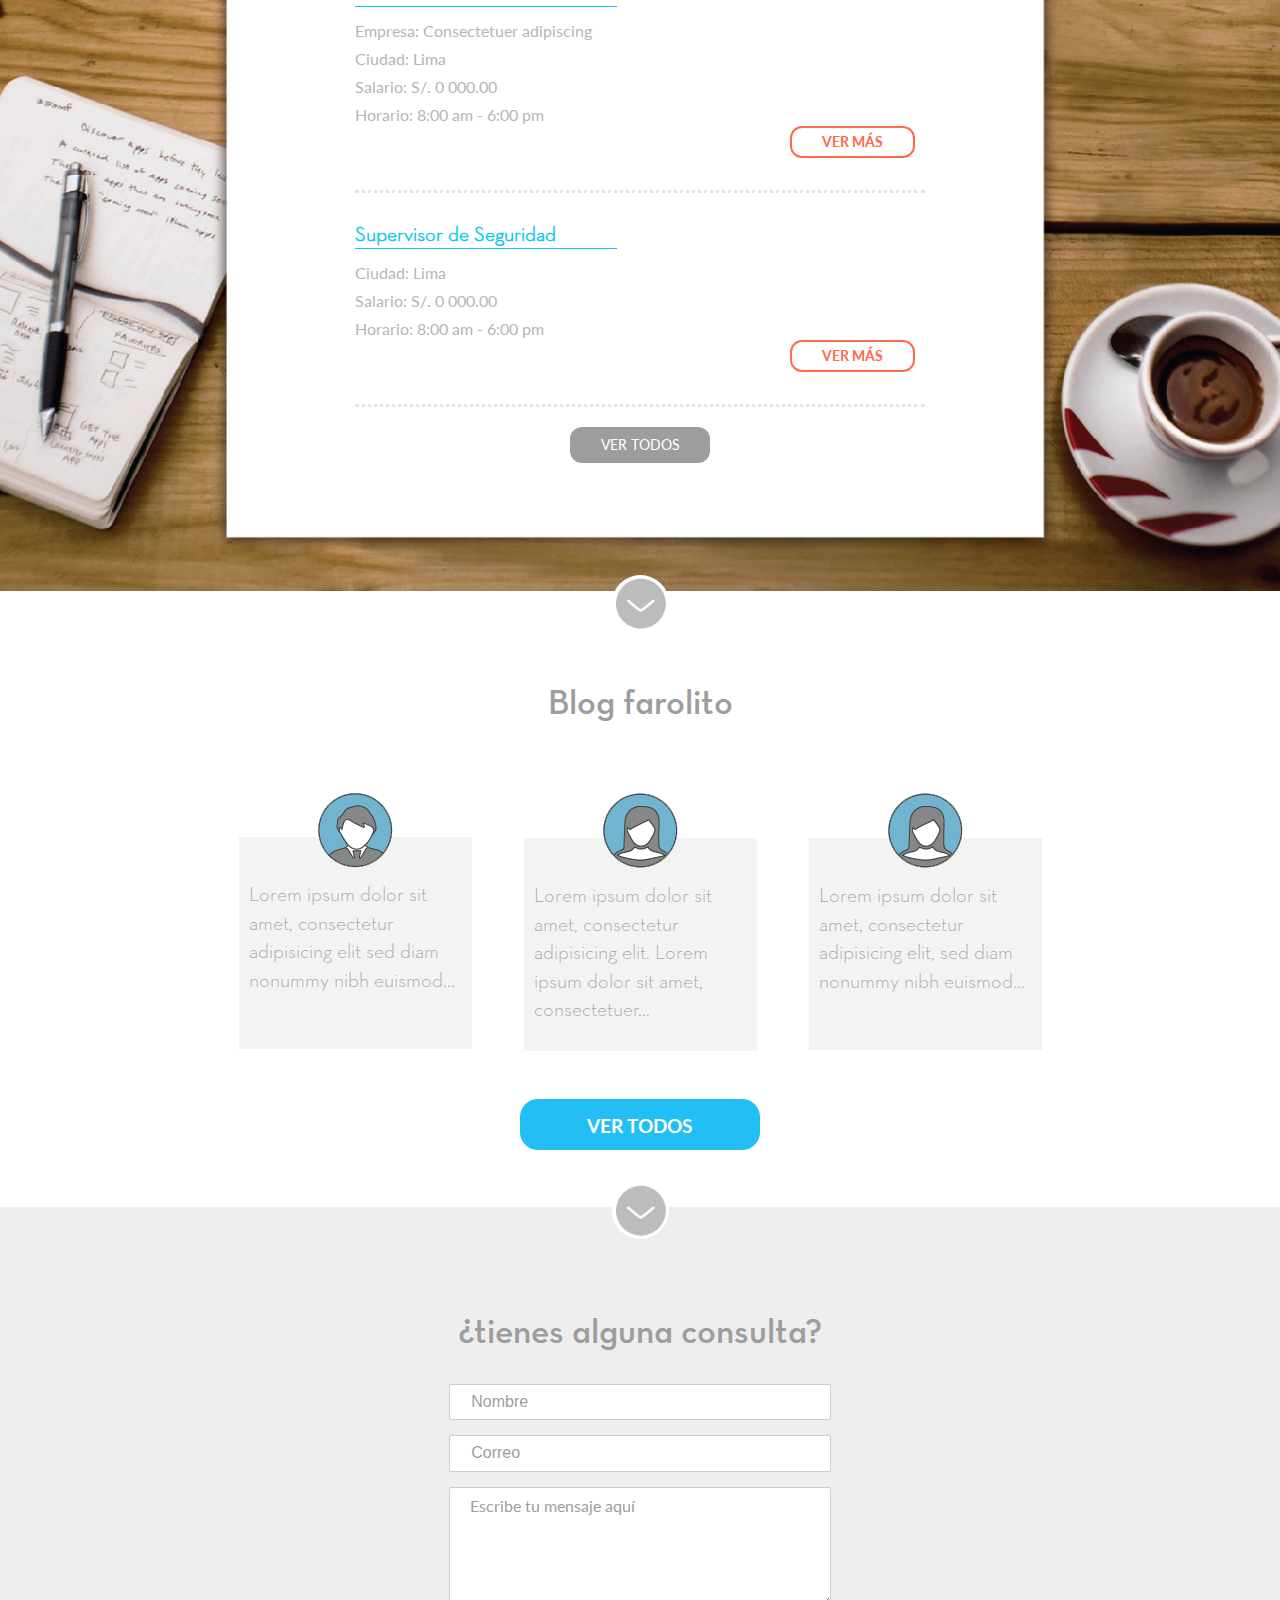
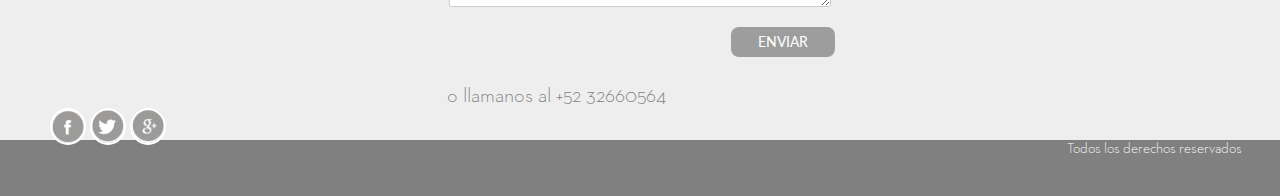
==== commit 4858e774: "modificando sección metodología" ====
--- a/desktop/farolito/index.html
+++ b/desktop/farolito/index.html
@@ -10,7 +10,8 @@
 	</head>
 	<body>
 		<div class="container-fluid">
-			<div class="homepage">
+		<!-- home -->
+			<section class="homepage">
 				<nav class="navbar navbar-default nav-home">
 					<div class="navbar-header">
 						<a href="">
@@ -22,27 +23,19 @@
 						<span class="icon-bar"></span>
 						<span class="icon-bar"></span>
 						</button>
-
-
 					</div>
 					<div class="collapse navbar-collapse nav-lista" id="bs-example-navbar-collapse-1">
 						<ul class="nav navbar-nav navbar-right">
 							<li><a href="nosotros.html">Sobre nosotros</a></li>
 							<li class="link-oportunidad"><a href="#oportunidades">Oportunidades</a></li>
-							<li class="dropdown">
-								<a href="#" class="dropdown-toggle btn-dropdown borde-idioma" data-toggle="dropdown" role="button" aria-expanded="false">Es <span class="caret"></span></a></li>
-								<!-- <ul class="dropdown-menu" role="menu"> -->
-									<!-- <li><a href="#">Ingles</a></li>
-									<li class="divider"></li>
-									<li><a href="#">Frances</a></li> -->
-									<li>
-										<select>
-											<option>Es</option>
-											<option>In</option>
-										</select>
-									</li>
-								<!-- </ul> -->
-						<!-- 	</li> -->
+							<li>
+								<div class="styleSelect">
+								<select>
+									<option>Es</option>
+									<option>In</option>
+								</select>
+							</div>
+							</li>
 							<form class="navbar-form navbar-left nav-home-boton" role="search">
 								<button type="submit" class=" btn-default boton-home" data-toggle="modal" data-target=".bs-example-modal-lg">INGRESAR</button>
 									<div class="modal fade bs-example-modal-lg" tabindex="-1" role="dialog" aria-labelledby="myLargeModalLabel" aria-hidden="true">
@@ -89,226 +82,222 @@
 						<img src="iconos/iconos-15.png">
 					</a>
 				</div>
-			</div>
+			</section>
 		<!-- termina HOME -->
 		<!-- metodología -->
-				<div id="metodologia"class="metodologia text-center">
-					<h2 class="subtitulos">Nuestra metodología</h2>
-					
-					<div class="row ">
-						<div class="col-md-1 col-sm-1 hidden-xs comilla-izquierda">
-							<img src="iconos/iconos-17.png">
-						</div>	
-						<div class="col-sm-10 metodo-intro">
-							<p class="hidden-xs">Nuestro examen es 3 veces más fuerte </p>
-							<h5 class="hidden-xs">que el proceso interno aplicado por nuestros clientes.</h5>
-						</div>	
-						<div class="col-sm-1 hidden-xs comilla-derecha">
-							<a href="#metodologia"><img asrc="iconos/iconos-18.png"></a>
-						</div>
-					</div>
-					<div class="row pilares">
-						<div class="col-md-1"></div>
-						<div class="col-sm-3 pilar-1">
-							<div class="line-izquierda hidden-xs"></div>
-							<h3>Evaluación de competencias</h3>
-							<span>Selección de talento que cuenta con las competencias claves para el puesto</span>
-						</div>
-						<div class="line-metodo hidden-sm hidden-md hidden-lg"></div>
-						<div class="col-sm-4">
-							<div class="circulo-externo hidden-xs">
-								<div class="circulo-interno">
-									<div class="home-metodologia">
-										<p>Obtenemos el perfil profesional del postulante mediante un análisis completo que identifica el mejor talento para cualquier puesto.</p>
-										<div class="circulo-p">
-											<p>Nos basamos en 3 pilares:</p>
-										</div>
-									</div>
-									<div class="hover-metodologia hidden">
-										<h2>"El corazón de nuestra metodología es nuestro propio examen"</h2>
-										<img src="img/img-m.png">
-										
-									</div>
-
-								</div>
-							</div>
-							<div class="line-pilar-vertical hidden-xs"></div>
-							<div class="pilar-2">
-								<h3>Análisis continuo</h3>
-								<span>Actualización continua de perfil óptimo para cada puesto, que permita incorporar cambios en la economía laboral u operaciones internas que impacte en el día al día.</span>
-								<div class="boton-metodlogia hidden-xs">VER MÁS</div>
-							
-							</div>
-						</div>
-						<div class="line-metodo hidden-sm hidden-md hidden-lg"></div>
-						<div class="col-sm-3 pilar-3">
-							<div class="line-derecha hidden-xs"></div>
-							<h3>Evaluación de preferencias</h3>
-							<span>Selección de talento que permanecerá mas tiempo por tener preferencias de trabajos alineadas con el puesto.<span>
-						</div>
-					</div>
+			<section id="metodologia"class="metodologia text-center">
+				<h2 class="subtitulos">Nuestra metodología</h2>
+				<div class="row ">
+					<div class="col-md-1 col-sm-1 hidden-xs comilla-izquierda">
+						<img src="iconos/iconos-17.png">
+					</div>	
+					<div class="col-sm-10 metodo-intro">
+						<p class="hidden-xs">Nuestro examen es 3 veces más fuerte </p>
+						<h5 class="hidden-xs">que el proceso interno aplicado por nuestros clientes.</h5>
+					</div>	
+					<div class="col-sm-1 hidden-xs comilla-derecha">
+						<a href="#metodologia">
+							<img src="iconos/iconos-18.png">
+						</a>
+					</div>
+				</div>
+				<div class="row pilares">
+					<div class="col-md-1"></div>
+					<div class="col-sm-3 pilar-1">
+						<div class="line-izquierda hidden-xs"></div>
+						<h3>Evaluación de competencias</h3>
+						<span>Selección de talento que cuenta con las competencias claves para el puesto</span>
+					</div>
+					<div class="line-metodo hidden-sm hidden-md hidden-lg"></div>
+					<div class="col-sm-4">
+						<div class="circulo-externo hidden-xs">
+							<div class="circulo-interno">
+								<div class="home-metodologia">
+									<p>Obtenemos el perfil profesional del postulante mediante un análisis completo que identifica el mejor talento para cualquier puesto.</p>
+									<div class="circulo-p">
+										<p>Nos basamos en 3 pilares:</p>
+									</div>
+								</div>
+								<div class="hover-metodologia hidden">
+									<h2>"El corazón de nuestra metodología es nuestro propio examen"</h2>
+									<img src="img/img-m.png">
+								</div>
+							</div>
+						</div>
+						<div class="line-pilar-vertical hidden-xs"></div>
+						<div class="pilar-2">
+							<h3>Análisis continuo</h3>
+							<span>Actualización continua de perfil óptimo para cada puesto, que permita incorporar cambios en la economía laboral u operaciones internas que impacte en el día al día.</span>
+							<div class="boton-metodlogia hidden-xs">VER MÁS</div>
+						</div>
+					</div>
+					<div class="line-metodo hidden-sm hidden-md hidden-lg"></div>
+					<div class="col-sm-3 pilar-3">
+						<div class="line-derecha hidden-xs"></div>
+						<h3>Evaluación de preferencias</h3>
+						<span>Selección de talento que permanecerá mas tiempo por tener preferencias de trabajos alineadas con el puesto.<span>
+					</div>
+				</div>
 				<div class="arrow-homepage-metodolo text-center hidden-xs">
 					<a href="#postulantes">
 						<img src="iconos/iconos-15.png">
 					</a>
 				</div>
-				</div>
-				<!-- termino de Metodología -->
-
-				<!-- farolito para Postulantes -->
-			<div id="postulantes" class="farolito-postulantes text-center">
+			</section>
+		<!-- termino de Metodología -->
+		<!-- farolito para Postulantes -->
+			<section id="postulantes" class="farolito-postulantes text-center">
 				<div class="container">
-						<h2>Farolito para Postulantes</h2>
-						<p class="hidden-xs">Alcansa tu potencial profesional con Farolito</p>
-						<div class="row postulante-perfil">
-							<div class="col-sm-2 number-one-postulantes">
-								<img src="iconos/numeros-39.png">
-							</div>
-							<div class="col-sm-3 perfil-postulante">
-								<h4 class="hidden-xs">Crea tu perfil</h4>
-								<!-- <div class="line-postulante-horizontal"></div> -->
-							</div>
-							<div class="col-sm-2 postulantes-1 img-postulantes">
-								<img src="iconos/iconos-09-1.png">
-								<h4  class="perfil hidden-sm hidden-md hidden-lg">Crea tu perfil</h4>
-									<div class="hidden-sm hidden-md hidden-lg line-perfil"></div>
-								<div class="line-postulante-vertical hidden-xs"></div>
-							</div>
-								<div class="line-postulante-horizontal-1 hidden-xs"></div>
-							<div class="col-sm-3 text-left">
-								<span class="ingresa-page">ingresa tus datos en nuestra página y forma parte de nuesta comunidad.</span>
-							</div>
-						</div>
-						<div class="row oportunidad-perfil">
-							<div class="col-sm-2 number-two-postulantes">
-								<img src="iconos/numeros-37.png">
-
-							</div>
-							<div class="col-sm-3 oportunidad-postulante-2 text-left">
-								<h4 class="hidden-xs">Postula a oportunidades laborales</h4>
-							</div>
-							<div class="col-sm-2 img-postulantes">
-								<img src="iconos/iconos-10-.png">
-								<h4 class="postula-2 hidden-s hidden-md hidden-lg">Postula a oportunidades laborales</h4>
+					<h2>Farolito para Postulantes</h2>
+					<p class="hidden-xs">Alcansa tu potencial profesional con Farolito</p>
+					<div class="row postulante-perfil">
+						<div class="col-sm-2 number-one-postulantes">
+							<img src="iconos/numeros-39.png">
+						</div>
+						<div class="col-sm-3 perfil-postulante">
+							<h4 class="hidden-xs">Crea tu perfil</h4>
+							<!-- <div class="line-postulante-horizontal"></div> -->
+						</div>
+						<div class="col-sm-2 postulantes-1 img-postulantes">
+							<img src="iconos/iconos-09-1.png">
+							<h4  class="perfil hidden-sm hidden-md hidden-lg">Crea tu perfil</h4>
 								<div class="hidden-sm hidden-md hidden-lg line-perfil"></div>
-								<div class="line-postulante-vertical hidden-xs"></div>
-							</div>
-								<div class="line-postulante-horizontal hidden-xs"></div>
-							<div class="col-sm-4 parrafo-2 text-left">
-								<span>Conoce en minutos sicumples con los requisitos para el puesto. Le enviamos correos con las  oportunidades para que cumplas con los requisitos </span>
-							</div>
-						</div>
-						<div class="row perfil-profesional">
-							<div class="col-sm-2 number-tree-postulantes">
-								<img src="iconos/numeros-38.png">
-							</div>
-							<div class="col-sm-3 oportunidad-postulante-3 text-left">
-								<h4>Mejora tu perfil profesional</h4>
-								<div class="hidden-sm hidden-md hidden-lg line-perfil-3"></div>
-								<!-- <div class="line-postulante-horizontal"></div> -->
-							</div>
-							<div class="col-sm-2 img-postulantes-3">
-								<img src="iconos/iconos-11-1.png">
-								<div class="line-postulante-vertical hidden-xs"></div>
-							</div>
-								<div class="line-postulante-horizontal hidden-xs"></div>
-							<div class="col-sm-4 perfil-pparrafo-3 text-left">
-								<span>Participa en uno de nuestros cursos de Career Coaching y aprende maneras de superar desafíod y salir adelante en el ambito laboral.</span>
-							</div>
-						</div>
-				</div>
-					<div class="boton-naranja hidden-xs">VER OPORTUNIDADES</div>
-					<div class="arrow-homepage-postulantes text-center hidden-xs">
-						<a href="#empresas">
-							<img src="iconos/iconos-15.png">
-						</a>
-					</div>
-			</div>	
-		
-		<!-- comienza farolito para empresas-->
-		<div id="empresas" class="container farolito-empresas  text-center">
-			<h2>Farolito para empresas</h2>
-			<h4>Contrata al mejor talento</h4>
-			<div class="line4"></div>
-			<div class="row p-empresas">
-				<div class="col-sm-3"></div>
-				<div class="col-sm-6">
-					<p class="hidden-xs">Somos el proveedor estratégico para bajar la rotación y subir la productividad de los trabajadores</p>
-				</div>
-			</div>
-			<div class="row empresas">
-				<div class="col-sm-4 fa-empresas">
-					<img src="iconos/iconos-03.png">
-					<h5>Evaluar Postulantes</h5>
-					<p>El examen Farolito identifica a las personas que no solamente harán bien el trabajo,sino que permanecerán más tiempo en el.</p>
-					<span>Ver más información</span>
-				</div>
-				<div class="col-sm-4 fa-empresas">
-					<img src="iconos/iconos-04.png">
-					<h5>Diagnóstico de la rotación</h5>
-					<p>Revisión de datos manejados por su empresa para identificar a los contribuidores escondidos de la rotación.</p>
-				</div>
-				<div class="col-sm-4 fa-empresas">
-					<img src="iconos/iconos-05.png">
-					<h5>Coaching laboral</h5>
-					<p>Asesoría dirigida a nuevos trabajadores durante el proceso de inserción</p>
-				</div>
-			</div>
-			<a href=""class="btn3">CONTÁCTANOS</a>
-				<div class="arrow-homepage-empresas text-center hidden-xs">
+							<div class="line-postulante-vertical-1 hidden-xs"></div>
+						</div>
+						<div class="line-postulante-horizontal-1 hidden-xs"></div>
+						<div class="col-sm-3 text-left">
+							<span class="ingresa-page">ingresa tus datos en nuestra página y forma parte de nuesta comunidad.</span>
+						</div>
+					</div>
+					<div class="row oportunidad-perfil">
+						<div class="col-sm-2 number-two-postulantes">
+							<img src="iconos/numeros-37.png">
+						</div>
+						<div class="col-sm-3 oportunidad-postulante-2 text-left">
+							<h4 class="hidden-xs">Postula a oportunidades laborales</h4>
+						</div>
+						<div class="col-sm-2 img-postulantes-2">
+							<img src="iconos/iconos-10-.png">
+							<h4 class="postula-2 hidden-s hidden-md hidden-lg">Postula a oportunidades laborales</h4>
+							<div class="hidden-sm hidden-md hidden-lg line-perfil"></div>
+							<div class="line-postulante-vertical-2 hidden-xs"></div>
+						</div>
+						<div class="line-postulante-horizontal hidden-xs"></div>
+						<div class="col-sm-4 parrafo-2 text-left">
+							<span>Conoce en minutos sicumples con los requisitos para el puesto. Le enviamos correos con las  oportunidades para que cumplas con los requisitos </span>
+						</div>
+					</div>
+					<div class="row perfil-profesional">
+						<div class="col-sm-2 number-tree-postulantes">
+							<img src="iconos/numeros-38.png">
+						</div>
+						<div class="col-sm-3 oportunidad-postulante-3 text-left">
+							<h4>Mejora tu perfil profesional</h4>
+							<div class="hidden-sm hidden-md hidden-lg line-perfil-3"></div>
+							<!-- <div class="line-postulante-horizontal"></div> -->
+						</div>
+						<div class="col-sm-2 img-postulantes-3">
+							<img src="iconos/iconos-11-1.png">
+							<div class="line-postulante-vertical-3 hidden-xs"></div>
+						</div>
+						<div class="line-postulante-horizontal-3 hidden-xs"></div>
+						<div class="col-sm-4 perfil-pparrafo-3 text-left">
+							<span>Participa en uno de nuestros cursos de Career Coaching y aprende maneras de superar desafíod y salir adelante en el ambito laboral.</span>
+						</div>
+					</div>
+				</div>
+				<div class="boton-naranja hidden-xs">VER OPORTUNIDADES</div>
+				<div class="arrow-homepage-postulantes text-center hidden-xs">
+					<a href="#empresas">
+						<img src="iconos/iconos-15.png">
+					</a>
+				</div>
+			</section>	
+		<!-- termino de postulantes -->
+		<!-- farolito para empresas-->
+			<section id="empresas" class="container farolito-empresas  text-center">
+				<h2>Farolito para empresas</h2>
+				<h4>Contrata al mejor talento</h4>
+				<div class="line4"></div>
+				<div class="row p-empresas">
+					<div class="col-sm-3"></div>
+					<div class="col-sm-6">
+						<p class="hidden-xs">Somos el proveedor estratégico para bajar la rotación y subir la productividad de los trabajadores</p>
+					</div>
+				</div>
+				<div class="row empresas">
+					<div class="col-sm-4 fa-empresas">
+						<img src="iconos/iconos-03.png">
+						<h5>Evaluar Postulantes</h5>
+						<p>El examen Farolito identifica a las personas que no solamente harán bien el trabajo,sino que permanecerán más tiempo en el.</p>
+						<span>Ver más información</span>
+					</div>
+					<div class="col-sm-4 fa-empresas">
+						<img src="iconos/iconos-04.png">
+						<h5>Diagnóstico de la rotación</h5>
+						<p>Revisión de datos manejados por su empresa para identificar a los contribuidores escondidos de la rotación.</p>
+					</div>
+					<div class="col-sm-4 fa-empresas">
+						<img src="iconos/iconos-05.png">
+						<h5>Coaching laboral</h5>
+						<p>Asesoría dirigida a nuevos trabajadores durante el proceso de inserción</p>
+					</div>
+				</div>
+				<a href=""class="btn3">CONTÁCTANOS</a>
+					<div class="arrow-homepage-empresas text-center hidden-xs">
 						<a href="#educativos">
 							<img src="iconos/iconos-15.png">
 						</a>
 					</div>
-		</div>
+			</section>
 		<!-- termino de farolito para empresas -->
-		<!-- comienza farolito para centros educativos -->
-		<div id="educativos" class="farolito-educativas">
-		<div class="container educativos text-center">
-			<h2>Farolito para Centros Educativos</h2>
-			<h4>Desarrolla el mejor talento</h4>
-			<div class="line4"></div>
-			<div class="row p-educativas">
-				<div class="col-sm-3"></div>
-				<div class="col-sm-6 hidden-xs">
-					<p>Somos la evaluadora que asegura que cada alumno egrese siendo el mejor profesional que requiere mercado laboral.</p>
-				</div>
-			</div>
-			<div class="row educativas">
-				<div class="col-sm-4 fa-educativas">
-					<img src="iconos/iconos-06-1.png">
-					<h5>Filtrocde Postulación</h5>
-					<p>Identificamo a los postulantes con el perfil profesional del alumno más exitosos por carrera.</p>
-					
-				</div>
-				<div class="col-sm-4 fa-educativas">
-					<img src="iconos/iconos-07-1.png">
-					<h5>Asesoría integral</h5>
-					<p>Las características psicométricas de alumnos más exitosos veria por carrera y tipo de trabajo. Nosotros recomendamos prácticas y carreras en que el alumno tendrá más éxito.</p>
-				</div>
-				<div class="col-sm-4 fa-educativas">
-					<img src="iconos/iconos-08-1.png">
-					<h5>Control de calidad</h5>
-					<p>Asegurar que cada sucursal y cada profesor brinden la misma calidad de formación, evaluando a todos loa alumnos con el mismo examen.</p>
-				</div>
-			</div>
-			<a href=""class="btn4">CONTÁCTANOS</a>
-				<div class="arrow-homepage-educativas text-center hidden-xs">
+		<!-- farolito para centros educativos -->
+			<section id="educativos" class="farolito-educativas">
+				<div class="container educativos text-center">
+					<h2>Farolito para Centros Educativos</h2>
+					<h4>Desarrolla el mejor talento</h4>
+					<div class="line4"></div>
+					<div class="row p-educativas">
+						<div class="col-sm-3"></div>
+						<div class="col-sm-6 hidden-xs">
+							<p>Somos la evaluadora que asegura que cada alumno egrese siendo el mejor profesional que requiere mercado laboral.</p>
+						</div>
+					</div>
+					<div class="row educativas">
+						<div class="col-sm-4 fa-educativas">
+							<img src="iconos/iconos-06-1.png">
+							<h5>Filtrocde Postulación</h5>
+							<p>Identificamo a los postulantes con el perfil profesional del alumno más exitosos por carrera.</p>
+							
+						</div>
+						<div class="col-sm-4 fa-educativas">
+							<img src="iconos/iconos-07-1.png">
+							<h5>Asesoría integral</h5>
+							<p>Las características psicométricas de alumnos más exitosos veria por carrera y tipo de trabajo. Nosotros recomendamos prácticas y carreras en que el alumno tendrá más éxito.</p>
+						</div>
+						<div class="col-sm-4 fa-educativas">
+							<img src="iconos/iconos-08-1.png">
+							<h5>Control de calidad</h5>
+							<p>Asegurar que cada sucursal y cada profesor brinden la misma calidad de formación, evaluando a todos loa alumnos con el mismo examen.</p>
+						</div>
+					</div>
+					<a href=""class="btn4">CONTÁCTANOS</a>
+					<div class="arrow-homepage-educativas text-center hidden-xs">
 						<a href="#oportunidades">
 							<img src="iconos/iconos-15.png">
 						</a>
 					</div>
-		</div>
-		</div>
+				</div>
+			</section>
 		<!-- termino farolito para centros educativos -->
-			<!-- comienza lista de oportunidades -->
-		<div id="oportunidades" class="oportunidades back-img hidden-xs">
-			<div class="container">
+		<!-- comienza lista de oportunidades -->
+			<section id="oportunidades" class="oportunidades back-img hidden-xs">
+				<div class="container">
 					<div class="row">
 						<div class="col-md-3"></div>
 						<div class="col-md-6">
 							<div class="subtitulo-oportunidades">
-							<h2>Lista de oportunidades</h2>
+								<h2>Lista de oportunidades</h2>
 								<div class="row">
 									<div class="col-md-6 lista-oportunidades">
 										<h5>Asesor de Servicio</h5>
@@ -367,62 +356,61 @@
 								<a href=""class="btn">VER TODOS</a>
 							</div>
 						</div>
-						</div>
-						<div class="arrow-homepage-lista text-center hidden-xs">
+					</div>
+					<div class="arrow-homepage-lista text-center hidden-xs">
 						<a href="#blog">
 							<img src="iconos/iconos-15.png">
 						</a>
 					</div>
 				</div>
-					</div>
+			</section>
 		<!-- termina lista de oportunidades -->
 		<!-- comienzo del blog -->
-			<div id="blog"class="blog">
+			<section id="blog"class="blog">
 				<div class="container blog-2">
-						<h2>Blog farolito</h2>
-							<div class="row">
-								<div class="col-md-1-5"></div>
-								<div class="col-md-3 blog-comentario">
-									<div class="blog-img text-center">
+					<h2>Blog farolito</h2>
+						<div class="row">
+							<div class="col-md-1-5"></div>
+							<div class="col-md-3 blog-comentario">
+								<div class="blog-img text-center">
 									<img src="iconos/iconos-22-1.png">
 								</div>
+								<a href="blog.html">
 									<div class="comentario">
 										<p>Lorem ipsum dolor sit amet, consectetur adipisicing elit sed diam nonummy nibh euismod...</p>
 									</div>
-								</div>
-									<div class="col-md-3 blog-comentario">
-									<div class="blog-img text-center">
+								</a>
+							</div>
+							<div class="col-md-3 blog-comentario">
+								<div class="blog-img text-center">
 									<img src="iconos/iconos-23-1.png">
 								</div>
-									<div class="comentario-2">
-										<p>Lorem ipsum dolor sit amet, consectetur adipisicing elit. Lorem ipsum dolor sit amet, consectetuer...</p>
-									</div>
-								</div>
-									<div class="col-md-3 blog-comentario">
-									<div class="blog-img text-center">
+								<div class="comentario-2">
+									<p>Lorem ipsum dolor sit amet, consectetur adipisicing elit. Lorem ipsum dolor sit amet, consectetuer...</p>
+								</div>
+							</div>
+							<div class="col-md-3 blog-comentario">
+								<div class="blog-img text-center">
 									<img src="iconos/iconos-23-1.png">
 								</div>
-									<div class="comentario">
-										<p>Lorem ipsum dolor sit amet, consectetur adipisicing elit, sed diam nonummy nibh euismod...</p>
-									</div>
-								</div>
-							</div>
-							
-					<div class="boton-ver-todos2 text-center">
-						<a href=""class="btn">VER TODOS</a>
-					</div>
+								<div class="comentario">
+									<p>Lorem ipsum dolor sit amet, consectetur adipisicing elit, sed diam nonummy nibh euismod...</p>
+								</div>
+							</div>
+						</div>
+						<div class="boton-ver-todos2 text-center">
+							<a href=""class="btn">VER TODOS</a>
+						</div>
 						<div class="arrow-homepage-blog text-center hidden-xs">
-						<a href="#correo">
-							<img src="iconos/iconos-15.png">
-						</a>
-					</div>
-					</div>
-
-				</div>	
-			<!-- </div> -->
-				<!-- termino del blog -->
-				<!-- comienzo de correo -->
-				<div id="correo"class="correo text-left">
+							<a href="#correo">
+								<img src="iconos/iconos-15.png">
+							</a>
+						</div>
+					</div>
+			</section>	
+		<!-- termino del blog -->
+		<!-- correo -->
+			<section id="correo"class="correo text-left">
 					<div class="container">
 						<h2>¿tienes alguna consulta?</h2>
 						<div class="row">
@@ -442,10 +430,11 @@
 							</div>
 						</div>
 					</div>
-				</div>
-				<!-- fin del correo -->
-				<div class="footer">
-					<div class="row">
+			</section>
+		<!-- fin del correo -->
+		<!-- footer -->
+			<section class="footer">
+				<div class="row">
 					<div class="col-md-2">
 						<div class="footer-logo clearfix">
 							<img src="iconos/iconos-12.png">
@@ -457,37 +446,33 @@
 					<div class="col-md-2 footer-drchs-reservados">
 						<span>Todos los derechos reservados</span>
 					</div>
-					</div>
-				</div>
+				</div>
+			</section>
+		<!-- fin de footer -->
 
-	
-				
-
-
-	</div>
-		<script src="https://ajax.googleapis.com/ajax/libs/jquery/1.11.2/jquery.min.js"></script>
-		<!-- Javascripts de Bootstrap -->
-		<script src="javascripts/b3/dropdown.js"></script>
-		<script src="javascripts/b3/collapse.js"></script>
-		<script src="javascripts/bootstrap/js/bootstrap.min.js"></script>
-		<script src="javascripts/b3/transition.js"></script>
-		<script src="farolito.js"></script>
-		<script>
-			$(function() {
-			  $('a[href*=#]:not([href=#])').click(function() {
-			    if (location.pathname.replace(/^\//,'') == this.pathname.replace(/^\//,'') && location.hostname == this.hostname) {
-			      var target = $(this.hash);
-			      target = target.length ? target : $('[name=' + this.hash.slice(1) +']');
-			      if (target.length) {
-			        $('html,body').animate({
-			          scrollTop: target.offset().top
-			        }, 1000);
-			        return false;
-			      }
-			    }
-			  });
-			});
-		</script>
+			<script src="https://ajax.googleapis.com/ajax/libs/jquery/1.11.2/jquery.min.js"></script>
+			<!-- Javascripts de Bootstrap -->
+			<script src="javascripts/b3/dropdown.js"></script>
+			<script src="javascripts/b3/collapse.js"></script>
+			<script src="javascripts/bootstrap/js/bootstrap.min.js"></script>
+			<script src="javascripts/b3/transition.js"></script>
+			<script src="farolito.js"></script>
+			<script>
+				$(function() {
+				  $('a[href*=#]:not([href=#])').click(function() {
+				    if (location.pathname.replace(/^\//,'') == this.pathname.replace(/^\//,'') && location.hostname == this.hostname) {
+				      var target = $(this.hash);
+				      target = target.length ? target : $('[name=' + this.hash.slice(1) +']');
+				      if (target.length) {
+				        $('html,body').animate({
+				          scrollTop: target.offset().top
+				        }, 1000);
+				        return false;
+				      }
+				    }
+				  });
+				});
+			</script>
 	</body>	
 </html>	
 
--- a/desktop/farolito/stylesheets/main.css
+++ b/desktop/farolito/stylesheets/main.css
@@ -5578,7 +5578,13 @@
   z-index: 10; }
 
 select {
-  border-radius: 10px; }
+  border-radius: 10px;
+  color: #ABAAAA;
+  background-color: #f0fbfd; }
+
+.styleSelect {
+  background-color: #f0fbfd;
+  background: url("images/downArrow.png") no-repeat right #fff; }
 
 .logo-nav {
   width: 45%;
@@ -5690,7 +5696,9 @@
   .arrow-homepage img {
     transition: 0.8s ease-in-out;
     border-radius: 50%;
-    width: 5%; }
+    width: 5%;
+    top: -6px;
+    position: relative; }
 
 /*metodologia*/
 .hover-metodologia img {
@@ -5710,8 +5718,8 @@
 .subtitulos {
   color: #4ABAE1;
   font-size: 40px;
-  margin-bottom: 50px;
-  margin-top: 8%; }
+  margin-bottom: 73px;
+  margin-top: 7.5%; }
 
 .metodologia p {
   color: #f76949;
@@ -5731,7 +5739,7 @@
   top: -18; }
 
 .comilla-izquierda img {
-  width: 42%; }
+  width: 33%; }
 
 .comilla-derecha {
   padding-top: 42px;
@@ -5739,9 +5747,13 @@
   position: relative; }
 
 .comilla-derecha img {
-  width: 42%; }
+  width: 33%;
+  margin-top: 42px; }
 
 /*pilares*/
+.row.pilares {
+  margin-top: 60px; }
+
 .circulo-externo {
   background-color: #FF6A49;
   width: 400px;
@@ -5784,8 +5796,8 @@
 .pilares {
   padding-top: 5%; }
 
-.pilar-1 {
-  margin-top: 35px; }
+.col-sm-3.pilar-1 {
+  margin-top: 40px; }
 
 .pilar-1 h3,
 .pilar-2 h3 {
@@ -5797,6 +5809,9 @@
   color: #b0aeae;
   font-size: 22px;
   line-height: 23px; }
+
+.pilar-2 {
+  padding: 0px 68px; }
 
 .line-pilar-vertical {
   border-top: 3px dashed #FF6A49;
@@ -5848,7 +5863,7 @@
   padding-top: 15px;
   padding-bottom: 15px;
   margin-top: 50px;
-  width: 62%;
+  width: 75%;
   position: relative;
   border: 2px solid #42bee4; }
 
@@ -5865,7 +5880,7 @@
   margin-top: 50px;
   width: 22%;
   position: relative;
-  top: 60px;
+  top: 275px;
   border: 2px solid white; }
 
 .btn3 {
@@ -5922,9 +5937,9 @@
 .farolito-postulantes {
   background-image: url(../img/img-02.png);
   display: table;
-  height: 990px;
   width: 100%;
-  background-size: cover; }
+  background-size: cover;
+  padding-bottom: 320px; }
   .farolito-postulantes h2 {
     color: white;
     padding-top: 62px;
@@ -5939,8 +5954,8 @@
     font-size: 22px; }
 
 .number-one-postulantes img {
-  width: 28%;
-  left: 78px;
+  width: 22%;
+  left: 88px;
   position: relative;
   top: 12px; }
 
@@ -5949,7 +5964,7 @@
   font-size: 34px; }
 
 .img-postulantes img {
-  width: 82%; }
+  width: 70%; }
 
 .line-postulante-horizontal-1 {
   border: 1px dashed white;
@@ -5963,15 +5978,41 @@
   width: 24%;
   position: relative;
   left: 234px;
-  top: 80px; }
-
-.line-postulante-vertical {
+  top: 198px; }
+
+.line-postulante-horizontal-3 {
   border: 1px dashed white;
-  width: 70%;
-  left: 24px;
+  width: 24.3%;
   position: relative;
-  top: 54px;
-  -webkit-transform: rotate(90deg); }
+  left: 234px;
+  top: 308px; }
+
+.line-postulante-vertical-1 {
+  border: 1px dashed white;
+  width: 60%;
+  left: 38px;
+  position: relative;
+  top: 56px;
+  -webkit-transform: rotate(90deg);
+  z-index: 10; }
+
+.line-postulante-vertical-2 {
+  border: 1px dashed white;
+  width: 60%;
+  left: 38px;
+  position: relative;
+  top: 164px;
+  -webkit-transform: rotate(90deg);
+  z-index: 10; }
+
+.line-postulante-vertical-3 {
+  border: 1px dashed white;
+  width: 60%;
+  left: 38px;
+  position: relative;
+  top: 268px;
+  -webkit-transform: rotate(90deg);
+  z-index: 10; }
 
 .text-left {
   padding-top: 13px; }
@@ -5987,37 +6028,49 @@
   margin: 0 auto; }
   .arrow-homepage-postulantes img {
     border-radius: 50%;
-    width: 5%; }
+    width: 5%;
+    top: 228px;
+    position: relative; }
 
 .number-two-postulantes img {
-  width: 28%;
+  width: 22%;
   position: relative;
-  left: 78px;
-  top: -60px; }
+  left: 88px;
+  top: 68px; }
 
 .oportunidad-postulante-2 h4 {
-  top: -90px;
+  top: 56px;
   position: relative;
-  left: 30px;
+  left: 49px;
   color: white;
   font-size: 34px; }
 
 .oportunidad-postulante-3 h4 {
-  top: -58px;
+  top: 204px;
   position: relative;
-  left: 30px;
+  left: 49px;
   color: white;
   font-size: 34px; }
 
 .number-tree-postulantes img {
-  width: 28%;
+  width: 22%;
   position: relative;
-  left: 78px;
-  top: -32px; }
+  left: 88px;
+  top: 210px; }
 
 .boton-naranja:hover {
   border: 2px solid #1b8a8a;
   transition: 0.5s ease-in-out; }
+
+.img-postulantes-2 img {
+  width: 70%;
+  position: relative;
+  top: 112px; }
+
+.img-postulantes-3 img {
+  width: 70%;
+  position: relative;
+  top: 218px; }
 
 /*comienza faralito para empresas*/
 .farolito-empresas h2 {
